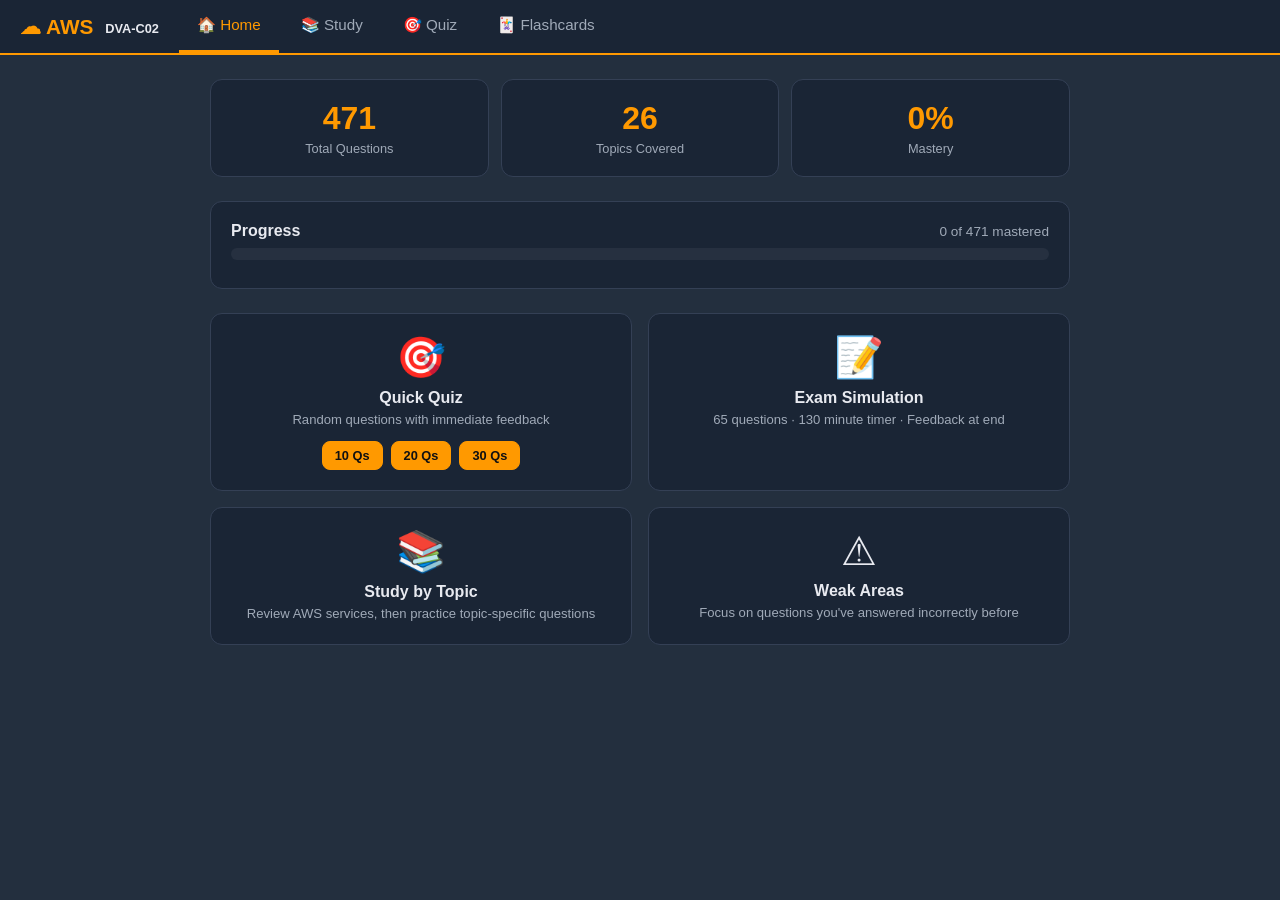
==== index.html @ c137a6a9 "Full study platform: study mode, exam sim, flashcards, topic filter, progress tracking" ====
<!DOCTYPE html>
<html lang="en">
<head>
<meta charset="UTF-8">
<meta name="viewport" content="width=device-width, initial-scale=1.0">
<title>AWS DVA-C02 Study Platform</title>
<style>
*,*::before,*::after{box-sizing:border-box;margin:0;padding:0}
:root{
  --bg:#232F3E;--card:#1a2535;--card2:#263040;--accent:#FF9900;--accent2:#e88a00;
  --text:#e8eaf0;--text2:#a0aab8;--correct:#1db954;--wrong:#e74c3c;--border:#344055;
  --btn:#2d3f55;--btn-hover:#384d65;
}
body{background:var(--bg);color:var(--text);font-family:-apple-system,BlinkMacSystemFont,'Segoe UI',Roboto,sans-serif;min-height:100vh;display:flex;flex-direction:column}
nav{background:#1a2535;border-bottom:2px solid var(--accent);display:flex;align-items:center;padding:0 20px;position:sticky;top:0;z-index:100;flex-wrap:wrap}
.nav-logo{font-size:1.3rem;font-weight:800;color:var(--accent);padding:14px 0;margin-right:20px;white-space:nowrap}
.nav-logo span{color:var(--text);font-size:0.8rem;vertical-align:middle;margin-left:6px}
.nav-tabs{display:flex;gap:4px;flex:1}
.nav-tab{background:none;border:none;color:var(--text2);padding:16px 18px;cursor:pointer;font-size:0.95rem;font-weight:500;border-bottom:3px solid transparent;transition:all 0.2s;white-space:nowrap}
.nav-tab:hover{color:var(--text);background:rgba(255,255,255,0.05)}
.nav-tab.active{color:var(--accent);border-bottom-color:var(--accent)}
main{flex:1;padding:24px 20px;max-width:900px;margin:0 auto;width:100%}
.tab-panel{display:none}
.tab-panel.active{display:block}
.card{background:var(--card);border:1px solid var(--border);border-radius:12px;padding:20px}
.card+.card{margin-top:16px}
.stats-grid{display:grid;grid-template-columns:repeat(3,1fr);gap:12px;margin-bottom:24px}
@media(max-width:480px){.stats-grid{grid-template-columns:1fr 1fr}}
.stat-card{background:var(--card);border:1px solid var(--border);border-radius:12px;padding:20px;text-align:center}
.stat-val{font-size:2rem;font-weight:800;color:var(--accent)}
.stat-lbl{font-size:0.8rem;color:var(--text2);margin-top:4px}
.progress-bar{background:var(--card2);border-radius:999px;height:12px;overflow:hidden;margin:8px 0}
.progress-fill{background:var(--accent);height:100%;border-radius:999px;transition:width 0.5s}
.home-actions{display:grid;grid-template-columns:1fr 1fr;gap:16px;margin-top:24px}
@media(max-width:480px){.home-actions{grid-template-columns:1fr}}
.action-card{background:var(--card);border:1px solid var(--border);border-radius:12px;padding:20px;text-align:center;cursor:pointer;transition:all 0.2s}
.action-card:hover{border-color:var(--accent);background:var(--card2)}
.action-emoji{font-size:2.5rem;margin-bottom:8px}
.action-title{font-weight:700;font-size:1rem;margin-bottom:4px}
.action-desc{font-size:0.82rem;color:var(--text2);line-height:1.4}
.service-grid{display:grid;grid-template-columns:repeat(auto-fill,minmax(280px,1fr));gap:16px}
.service-card{background:var(--card);border:1px solid var(--border);border-radius:12px;padding:20px}
.service-header{display:flex;align-items:center;gap:10px;margin-bottom:12px}
.service-emoji{font-size:1.8rem}
.service-name{font-size:1.1rem;font-weight:700;color:var(--accent)}
.service-desc{font-size:0.85rem;color:var(--text2);line-height:1.6;margin-bottom:12px}
.service-bullets{list-style:none;margin-bottom:14px}
.service-bullets li{font-size:0.82rem;color:var(--text);padding:3px 0 3px 16px;position:relative;line-height:1.4}
.service-bullets li::before{content:'\25B8';position:absolute;left:0;color:var(--accent)}
.quiz-setup{max-width:600px;margin:0 auto}
.quiz-setup h2{font-size:1.4rem;font-weight:700;margin-bottom:20px;color:var(--accent)}
.option-group{margin-bottom:18px}
.option-group label{display:block;font-size:0.85rem;font-weight:600;color:var(--text2);margin-bottom:8px;text-transform:uppercase;letter-spacing:0.5px}
.option-pills{display:flex;flex-wrap:wrap;gap:8px}
.pill{background:var(--card2);border:2px solid var(--border);color:var(--text);padding:7px 14px;border-radius:999px;cursor:pointer;font-size:0.85rem;font-weight:500;transition:all 0.2s;user-select:none}
.pill:hover{border-color:var(--accent);color:var(--accent)}
.pill.selected{background:var(--accent);border-color:var(--accent);color:#111;font-weight:700}
.quiz-active{max-width:700px;margin:0 auto}
.quiz-header{display:flex;justify-content:space-between;align-items:center;margin-bottom:16px;flex-wrap:wrap;gap:8px}
.quiz-progress-text{font-size:0.85rem;color:var(--text2)}
.quiz-score{font-size:0.9rem;font-weight:600;color:var(--accent)}
.timer{font-size:1rem;font-weight:700;color:var(--wrong);background:rgba(231,76,60,0.15);padding:6px 12px;border-radius:8px}
.timer.ok{color:var(--accent);background:rgba(255,153,0,0.1)}
.question-card{background:var(--card);border:1px solid var(--border);border-radius:12px;padding:24px;margin-bottom:16px}
.question-num{font-size:0.8rem;color:var(--text2);margin-bottom:10px;font-weight:600}
.question-text{font-size:1rem;line-height:1.7;font-weight:500;margin-bottom:20px}
.answers{display:flex;flex-direction:column;gap:10px}
.answer-btn{background:var(--card2);border:2px solid var(--border);color:var(--text);padding:12px 16px;border-radius:10px;cursor:pointer;font-size:0.9rem;text-align:left;transition:all 0.2s;line-height:1.5}
.answer-btn:hover:not(:disabled){border-color:var(--accent);background:#2d3f55}
.answer-btn.correct{border-color:var(--correct)!important;background:rgba(29,185,84,0.15)!important;color:var(--correct)!important}
.answer-btn.wrong{border-color:var(--wrong)!important;background:rgba(231,76,60,0.15)!important;color:var(--wrong)!important}
.answer-btn.sel-multi{border-color:var(--accent);background:rgba(255,153,0,0.1)}
.answer-btn:disabled{cursor:default}
.feedback{padding:12px 16px;border-radius:8px;margin-top:12px;font-size:0.9rem;font-weight:500}
.feedback.correct{background:rgba(29,185,84,0.15);border:1px solid var(--correct);color:var(--correct)}
.feedback.wrong{background:rgba(231,76,60,0.15);border:1px solid var(--wrong);color:var(--wrong)}
.info-btn{background:none;border:1px solid var(--border);color:var(--text2);width:28px;height:28px;border-radius:50%;cursor:pointer;font-size:0.85rem;display:inline-flex;align-items:center;justify-content:center;transition:all 0.2s;vertical-align:middle;margin-left:8px;flex-shrink:0}
.info-btn:hover{border-color:var(--accent);color:var(--accent)}
.next-btn-wrap{text-align:right;margin-top:12px}
.result-card{background:var(--card);border:1px solid var(--border);border-radius:16px;padding:32px;text-align:center;max-width:500px;margin:0 auto}
.result-score{font-size:4rem;font-weight:900;color:var(--accent);line-height:1}
.result-label{font-size:1.2rem;font-weight:700;margin:8px 0 4px}
.result-pass{color:var(--correct)}
.result-fail{color:var(--wrong)}
.result-sub{color:var(--text2);font-size:0.9rem;margin-bottom:24px}
.flash-controls{display:flex;align-items:center;gap:12px;margin-bottom:20px;flex-wrap:wrap}
.flash-wrap{perspective:1000px;max-width:600px;margin:0 auto 20px}
.flash-card{width:100%;min-height:260px;border-radius:16px;cursor:pointer;position:relative;transform-style:preserve-3d;transition:transform 0.5s}
.flash-card.flipped{transform:rotateY(180deg)}
.flash-face{position:absolute;width:100%;min-height:260px;backface-visibility:hidden;-webkit-backface-visibility:hidden;border-radius:16px;padding:28px;display:flex;flex-direction:column;justify-content:center;align-items:center;text-align:center;border:2px solid var(--border)}
.flash-front{background:var(--card);border-color:var(--accent)}
.flash-back{background:var(--card2);transform:rotateY(180deg);border-color:var(--correct)}
.flash-hint{font-size:0.75rem;color:var(--text2);margin-top:auto;padding-top:12px}
.flash-q{font-size:0.95rem;line-height:1.7;font-weight:500}
.flash-a{font-size:0.95rem;line-height:1.6;color:var(--correct);font-weight:600}
.flash-nav{display:flex;justify-content:center;align-items:center;gap:16px;margin-top:12px}
.flash-counter{font-size:0.9rem;color:var(--text2);min-width:80px;text-align:center}
.modal-overlay{position:fixed;inset:0;background:rgba(0,0,0,0.7);display:flex;align-items:center;justify-content:center;z-index:200;padding:20px}
.modal-overlay.hidden{display:none}
.modal-box{background:var(--card);border:1px solid var(--border);border-radius:16px;padding:28px;max-width:500px;width:100%;max-height:80vh;overflow-y:auto}
.modal-title{font-size:1.2rem;font-weight:700;color:var(--accent);margin-bottom:12px}
.modal-desc{font-size:0.88rem;line-height:1.7;color:var(--text2);margin-bottom:16px;white-space:pre-line}
.modal-link{color:var(--accent);text-decoration:none;font-size:0.85rem}
.modal-link:hover{text-decoration:underline}
.modal-close{float:right;background:none;border:none;color:var(--text2);font-size:1.3rem;cursor:pointer;margin-top:-4px;padding:4px 8px}
.topic-select{background:var(--card2);border:1px solid var(--border);color:var(--text);padding:8px 12px;border-radius:8px;font-size:0.85rem;cursor:pointer}
h2.section-title{font-size:1.3rem;font-weight:700;margin-bottom:16px;color:var(--text)}
h2.section-title .hl{color:var(--accent)}
.mt-16{margin-top:16px}
.mt-24{margin-top:24px}
.text-muted{color:var(--text2);font-size:0.85rem}
.badge-pill{background:rgba(255,153,0,0.15);color:var(--accent);padding:2px 8px;border-radius:999px;font-size:0.75rem;font-weight:600;display:inline-block}
.btn{background:var(--btn);border:1px solid var(--border);color:var(--text);padding:10px 18px;border-radius:8px;cursor:pointer;font-size:0.9rem;font-weight:500;transition:all 0.2s;display:inline-block}
.btn:hover{background:var(--btn-hover);border-color:var(--accent)}
.btn-primary{background:var(--accent);border-color:var(--accent);color:#111;font-weight:700}
.btn-primary:hover{background:var(--accent2);border-color:var(--accent2)}
.btn-sm{padding:6px 12px;font-size:0.8rem}
</style>
</head>
<body>

<nav>
  <div class="nav-logo">&#x2601; AWS <span>DVA-C02</span></div>
  <div class="nav-tabs">
    <button class="nav-tab active" data-tab="home">&#x1F3E0; Home</button>
    <button class="nav-tab" data-tab="study">&#x1F4DA; Study</button>
    <button class="nav-tab" data-tab="quiz">&#x1F3AF; Quiz</button>
    <button class="nav-tab" data-tab="flash">&#x1F0CF; Flashcards</button>
  </div>
</nav>

<main>
  <!-- HOME -->
  <div id="tab-home" class="tab-panel active">
    <div class="stats-grid">
      <div class="stat-card"><div class="stat-val" id="stat-total">471</div><div class="stat-lbl">Total Questions</div></div>
      <div class="stat-card"><div class="stat-val" id="stat-topics">26</div><div class="stat-lbl">Topics Covered</div></div>
      <div class="stat-card"><div class="stat-val" id="stat-mastery">0%</div><div class="stat-lbl">Mastery</div></div>
    </div>
    <div class="card">
      <div style="display:flex;justify-content:space-between;align-items:center;margin-bottom:8px">
        <span style="font-weight:600">Progress</span>
        <span id="stat-mastered-text" class="text-muted">0 of 471 mastered</span>
      </div>
      <div class="progress-bar"><div class="progress-fill" id="home-progress-fill" style="width:0%"></div></div>
    </div>
    <div class="home-actions">
      <div class="action-card">
        <div class="action-emoji">&#x1F3AF;</div>
        <div class="action-title">Quick Quiz</div>
        <div class="action-desc">Random questions with immediate feedback</div>
        <div style="margin-top:12px;display:flex;gap:8px;justify-content:center;flex-wrap:wrap">
          <button class="btn btn-primary btn-sm" onclick="startQuickQuiz(10)">10 Qs</button>
          <button class="btn btn-primary btn-sm" onclick="startQuickQuiz(20)">20 Qs</button>
          <button class="btn btn-primary btn-sm" onclick="startQuickQuiz(30)">30 Qs</button>
        </div>
      </div>
      <div class="action-card" onclick="startExamSim()">
        <div class="action-emoji">&#x1F4DD;</div>
        <div class="action-title">Exam Simulation</div>
        <div class="action-desc">65 questions &middot; 130 minute timer &middot; Feedback at end</div>
      </div>
      <div class="action-card" onclick="goTab('study')">
        <div class="action-emoji">&#x1F4DA;</div>
        <div class="action-title">Study by Topic</div>
        <div class="action-desc">Review AWS services, then practice topic-specific questions</div>
      </div>
      <div class="action-card" onclick="startWeakAreas()">
        <div class="action-emoji">&#x26A0;</div>
        <div class="action-title">Weak Areas</div>
        <div class="action-desc">Focus on questions you've answered incorrectly before</div>
      </div>
    </div>
  </div>

  <!-- STUDY -->
  <div id="tab-study" class="tab-panel">
    <h2 class="section-title">AWS Services <span class="hl">Study Guide</span></h2>
    <div class="service-grid" id="service-grid"></div>
  </div>

  <!-- QUIZ -->
  <div id="tab-quiz" class="tab-panel">
    <div id="quiz-setup-screen" class="quiz-setup">
      <h2>Configure Your Quiz</h2>
      <div class="option-group">
        <label>Mode</label>
        <div class="option-pills">
          <div class="pill selected" data-group="mode" data-val="study">&#x1F4D6; Study (immediate feedback)</div>
          <div class="pill" data-group="mode" data-val="exam">&#x1F4DD; Exam (feedback at end)</div>
        </div>
      </div>
      <div class="option-group">
        <label>Question Count</label>
        <div class="option-pills">
          <div class="pill selected" data-group="count" data-val="10">10</div>
          <div class="pill" data-group="count" data-val="20">20</div>
          <div class="pill" data-group="count" data-val="30">30</div>
          <div class="pill" data-group="count" data-val="65">65</div>
          <div class="pill" data-group="count" data-val="all">All</div>
        </div>
      </div>
      <div class="option-group">
        <label>Topic</label>
        <div class="option-pills" id="topic-pills">
          <div class="pill selected" data-group="topic" data-val="all">All Topics</div>
        </div>
      </div>
      <div class="option-group">
        <label>Filter</label>
        <div class="option-pills">
          <div class="pill selected" data-group="filter" data-val="all">All Questions</div>
          <div class="pill" data-group="filter" data-val="weak">&#x26A0; Weak Areas Only</div>
        </div>
      </div>
      <button class="btn btn-primary mt-24" style="width:100%;padding:14px;font-size:1rem" onclick="startConfiguredQuiz()">Start Quiz &#x2192;</button>
    </div>
    <div id="quiz-active-screen" style="display:none"></div>
    <div id="quiz-result-screen" style="display:none"></div>
  </div>

  <!-- FLASHCARDS -->
  <div id="tab-flash" class="tab-panel">
    <div class="flash-controls">
      <h2 class="section-title" style="margin-bottom:0">Flashcards</h2>
      <select class="topic-select" id="flash-topic-filter" onchange="initFlashcards()">
        <option value="all">All Topics</option>
      </select>
      <span id="flash-count-badge" class="badge-pill">471 cards</span>
    </div>
    <div class="flash-wrap">
      <div class="flash-card" id="flash-card" onclick="flipCard()">
        <div class="flash-face flash-front">
          <div class="flash-q" id="flash-front-text">Loading...</div>
          <div class="flash-hint">Click to reveal answer</div>
        </div>
        <div class="flash-face flash-back">
          <div class="flash-a" id="flash-back-text"></div>
          <div class="flash-hint">Click to flip back</div>
        </div>
      </div>
    </div>
    <div class="flash-nav">
      <button class="btn" onclick="flashPrev()">&#x2190; Previous</button>
      <span class="flash-counter" id="flash-counter">1 / 471</span>
      <button class="btn" onclick="flashNext()">Next &#x2192;</button>
    </div>
  </div>
</main>

<!-- Info Modal -->
<div class="modal-overlay hidden" id="info-modal">
  <div class="modal-box">
    <button class="modal-close" onclick="closeModal()">&#x2715;</button>
    <div class="modal-title" id="modal-title"></div>
    <div class="modal-desc" id="modal-desc"></div>
    <a class="modal-link" id="modal-link" href="#" target="_blank">&#x1F4D6; AWS Documentation &#x2192;</a>
  </div>
</div>

<script>
const QUESTIONS = [{"q":"Which of the following are good use cases for how Amazon ElastiCache can help an application? (Select TWO)","options":["Improve the performance of S3 PUT operations.","Improve the latency of deployments performed by AWS CodeDeploy.","Improve latency and throughput for read-heavy application workloads.","Reduce the time required to merge AWS CodeCommit branches.","Improve performance of compute-intensive applications."],"answer":[2,4]},{"q":"Which of the following services are key/value stores? (Choose 3 answers)","options":["Amazon ElastiCache.","Simple Notification Service.","DynamoDB.","Simple Workflow Service.","Simple Storage Service."],"answer":[0,2,4]},{"q":"A developer wants to send multi-value headers to an AWS Lambda function that is registered as a target with an Application Load Balancer (ALB). What should the developer do to achieve this?","options":["Place the Lambda function and target group in the same account.","Send the request body to the Lambda function with a size less than 1 MB 0.","Include the Base64 encoding status status code, status description, and headers in the Lambda function.","Enable the multi-value headers on the ALB."],"answer":3},{"q":"A company's ecommerce website is experiencing massive traffic spikes, which are causing performance problems in the company database. Users are reporting that accessing the website takes a long time. A developer wants to implement a caching layer using Amazon ElastiCache. The website is required to be responsive no matter which product a user views, and the updates to product information and prices must be strongly consistent. Which cache writing policy will satisfy these requirements?","options":["Write to the cache directly and sync the backend at a later time.","Write to the backend first and wait for the cache to expire.","Write to the cache and the backend at the same time.","Write to the backend first and invalidate the cache."],"answer":3},{"q":"A Developer wants to upload data to Amazon S3 and must encrypt the data in transit. Which of the following solutions will accomplish this task? (Choose TWO)","options":["Set up hardware VPN tunnels to a VPC and access S3 through a VPC endpoint.","Set up Client-Side Encryption with an AWS KMS-Managed Customer Master Key.","Set up Server-Side Encryption with AWS KMS-Managed Keys.","Transfer the data over an SSL connection.","Set up Server-Side Encryption with S3-Managed Keys."],"answer":[1,3]},{"q":"A Developer wants to encrypt new objects that are being uploaded to an Amazon S3 bucket by an application. There must be an audit trail of who has used the key during this process. There should be no change to the performance of the application. Which type of encryption meets these requirements?","options":["Server-side encryption using S3-managed keys.","Server-side encryption with AWS KMS-managed keys.","Client-side encryption with a client-side symmetric master key.","Client-side encryption with AWS KMS-managed keys."],"answer":1},{"q":"An application is being developed to audit several AWS accounts. The application will run in Account A and must access AWS services in Accounts B and C. What is the MOST secure way to allow the application to call AWS services in each audited account?","options":["Configure cross-account roles in each audited account. Write code in Account A that assumes those roles.","Use S3 cross-region replication to communicate among accounts, with Amazon S3 event notifications to trigger Lambda functions.","Deploy an application in each audited account with its own role. Have Account A authenticate with the application.","Create an IAM user with an access key in each audited account. Write code in Account A that uses those access keys."],"answer":0},{"q":"A company uses a third-party tool to build, bundle, and package rts applications on-premises and store them locally. The company uses Amazon EC2 instances to run its front-end applications. How can an application be deployed from the source control system onto the EC2 instances?","options":["Use AWS CodeDeploy and point it to the local storage to directly deploy a bundle m a zip. tar. or tar.gz format.","Upload the bundle to an Amazon S3 bucket and specify the S3 location when doing a deployment using AWS CodeDeploy.","Create a repository using AWS CodeCommit to automatically trigger a deployment to the EC2 instances.","Use AWS CodeBuild to automatically deploy the latest build to the latest EC2 instances."],"answer":1},{"q":"A company is building a compute-intensive application that will run on a fleet of Amazon EC2 instances. The application uses attached Amazon EBS disks for storing data. The application will process sensitive information and all the data must be encrypted. What should a developer do to ensure the data is encrypted on disk without impacting performance?","options":["Configure the Amazon EC2 instance fleet to use encrypted EBS volumes for storing data.","Add logic to write all data to an encrypted Amazon S3 bucket.","Add a custom encryption algorithm to the application that will encrypt and decrypt all data.","Create a new Amazon Machine Image (AMI) with an encrypted root volume and store the data to ephemeral disks."],"answer":0},{"q":"A global company has an application running on Amazon EC2 instances that serves image files from Amazon S3. User requests from the browser are causing high traffic, which results in degraded performance. Which optimization solution should a Developer implement to increase application performance?","options":["Create multiple prefix in the S3 bucket to increase the request rate.","Create an Amazon ElastiCache cluster to cache and serve frequently accessed items.","Use Amazon CloudFront to serve the content of images stored in Amazon S3.","Submit a ticket to AWS support to request a rate limit increase for the S3 bucket."],"answer":2},{"q":"An AWS Lambda function generates a 3MB JSON file and then uploads it to an Amazon S3 bucket daily. The file contains sensitive information, so the Developer must ensure that it is encrypted before uploading to the bucket. Which of the following modifications should the Developer make to ensure that the data is encrypted before uploading it to the bucket?","options":["Use the default AWS KMS customer master key for S3 in the Lambda function code.","Use the S3 managed key and call the `GenerateDataKey` API to encrypt the file.","Use the `GenerateDataKey` API, then use that data key to encrypt the file in the Lambda function code.","Use a custom KMS customer master key created for S3 in the Lambda function code."],"answer":2},{"q":"Company D is running their corporate website on Amazon S3 accessed from `http://www.companyd.com`. Their marketing team has published new web fonts to a separate S3 bucket accessed by the S3 endpoint `https://s3-us-west-1.amazonaws.com/cdfonts`. While testing the new web fonts, Company D recognized the web fonts are being blocked by the browser. What should Company D do to prevent the web fonts from being blocked by the browser?","options":["Enable versioning on the cdfonts bucket for each web font.","Create a policy on the cdfonts bucket to enable access to everyone.","Add the `Content-MD5` header to the request for webfonts in the cdfonts bucket from the website.","Configure the cdfonts bucket to allow cross-origin requests by creating a CORS configuration."],"answer":3},{"q":"A developer must extend an existing application that is based on the AWS Serverless Application Model (AWS SAM). The developer has used the AWS SAM CLI to create the project. The project contains different AWS Lambda functions. Which combination of commands must the developer use to redeploy the AWS SAM application? (Select TWO)","options":["`sam init`.","`sam validate`.","`sam build`.","`sam deploy`.","`sam publish`."],"answer":[2,3]},{"q":"An application deployed on AWS Elastic Beanstalk experiences increased error rates during deployments of new application versions, resulting in service degradation for users. The Development team believes that this is because of the reduction in capacity during the deployment steps. The team would like to change the deployment policy configuration of the environment to an option that maintains full capacity during deployment while using the existing instances. Which deployment policy will meet these requirements while using the existing instances?","options":["All at once.","Rolling.","Rolling with additional batch.","Immutable."],"answer":2},{"q":"A Developer is creating an application that needs to locate the public IPv4 address of the Amazon EC2 instance on which it runs. How can the application locate this information?","options":["Get the instance metadata by retrieving `http://169.254.169.254/latest/metadata/`.","Get the instance user data by retrieving `http://169.254.169.254/latest/userdata/`.","Get the application to run `IFCONFIG` to get the public IP address.","Get the application to run `IPCONFIG` to get the public IP address."],"answer":0},{"q":"The development team is working on an API that will be served from Amazon API gateway. The API will be served from three environments: development, test, and production. The API Gateway is configured to use 237 GB of cache in all three stages. Which is the MOST cost-efficient deployment strategy?","options":["Create a single API Gateway with all three stages.","Create three API Gateways, one for each stage in a single AWS account.","Create an API Gateway in three separate AWS accounts.","Enable the cache for development and test environments only when needed."],"answer":3},{"q":"A company is migrating its on-premises database to Amazon RDS for MySQL. The company has read-heavy workloads, and wants to make sure it re-factors its code to achieve optimum read performance for its queries. How can this objective be met?","options":["Add database retries to effectively use RDS with vertical scaling.","Use RDS with multi-AZ deployment.","Add a connection string to use an RDS read replica for read queries.","Add a connection string to use a read replica on an EC2 instance."],"answer":2},{"q":"A developer needs to modify an application architecture to meet new functional requirements. Application data is stored in Amazon DynamoDB and processed for analysis in a nightly batch. The system analysts do not want to wait unit the next day to view the processed data and have asked to have it available in near-real time. Which application architect pattern would enables the data to be processed as it is received?","options":["Event driven.","Client served driven.","Fan-out driven.","Schedule driven."],"answer":0},{"q":"A developer has built an application that inserts data into an Amazon DynamoDB table. The table is configured to use provisioned capacity. The application is deployed on a burstable nano Amazon EC2 Instance. The application logs show that the application has been failing because of a `ProvisionedThroughputExceedException` error. Which actions should the developer take to resolve this issue? (Choose two.)","options":["Move the application to a larger EC instance.","Increase the number or read capacity units (RCUs) that are provisioned for the DynamoDB table.","Reduce the frequency of requests to DynamoDB by implement ng exponential backoff.","Increase the frequency of requests to DynamoDB by decreasing the retry delay.","Change the capacity mode of the DynamoDB table from provisioned to on-demand."],"answer":[2,4]},{"q":"A software company needs to make sure user-uploaded documents are securely stored in Amazon S3. The documents must be encrypted at rest in Amazon S3. The company does not want to manage the security infrastructure in-house, but the company still needs extra protection to ensure it has control over its encryption keys due to industry regulations. Which encryption strategy should a developer use to meet these requirements?","options":["Server-side encryption with Amazon S3 managed keys (SSE-S3).","Server-side encryption with customer-provided encryption keys (SSE-C).","Server-side encryption with AWS KMS managed keys (SSE-KMS).","Client-side encryption."],"answer":2},{"q":"An application uses Amazon Kinesis Data Streams to ingest and process large streams of data records in real time. Amazon EC2 instances consume and process the data from the shards of the Kinesis data stream by using Amazon Kinesis Client Library (KCL). The application handles the failure scenarios and does not require standby workers. The application reports that a specific shard is receiving more data than expected. To adapt to the changes in the rate of data flow, the `hot` shard is resharded. Assuming that the initial number of shards in the Kinesis data stream is 4, and after resharding the number of shards increased to 6, what is the maximum number of EC2 instances that can be deployed to process data from all the shards?","options":["12.","6.","4.","1."],"answer":1},{"q":"A gaming company is developing a mobile game application for iOS® and Android® platforms. This mobile game securely stores user data locally on the device. The company wants to allow users to use multiple device for the game, which requires user data synchronization across device.Which service should be used to synchronize user data across devices without the need to create a backend application?","options":["AWS Lambda.","Amazon S3.","Amazon DynamoDB.","Amazon Cognito."],"answer":3},{"q":"A Developer is making changes to a custom application that is currently using AWS Elastic Beanstalk. After the Developer completes the changes, what solutions will update the Elastic Beanstalk environment with the new application version? (Choose TWO)","options":["Package the application code into a `.zip` file, and upload, then deploy the packaged application from the AWS Management Console.","Package the application code into a `.tar` file, create a new application version from the AWS Management Console, then update the environment by using AWS CLI.","Package the application code into a `.tar` file, and upload and deploy the packaged application from the AWS Management Console.","Package the application code into a `.zip` file, create a new application version from the packaged application by using AWS CLI, then update the environment by using AWS CLI.","Package the application code into a `.zip` file, create a new application version from the AWS Management Console, then rebuild the environment by using AWS CLI."],"answer":[0,3]},{"q":"A company is running an application built on AWS Lambda functions. One Lambda function has performance issues when it has to download a 50MB file from the Internet in every execution. This function is called multiple times a second. What solution would give the BEST performance increase?","options":["Cache the file in the `/tmp` directory.","Increase the Lambda maximum execution time.","Put an Elastic Load Balancer in front of the Lambda function.","Cache the file in Amazon S3."],"answer":0},{"q":"Queries to an Amazon DynamoDB table are consuming a large amount of read capacity. The table has a significant number of large attributes. The application does not need all of the attribute data. How can DynamoDB costs be minimized while maximizing application performance?","options":["Batch all the writes, and perform the write operations when no or few reads are being performed.","Create a global secondary index with a minimum set of projected attributes.","Implement exponential backoffs in the application.","Load balance the reads to the table using an Application Load Balancer."],"answer":1},{"q":"A Developer is writing a REST service that will add items to a shopping list. The service is built on Amazon API Gateway with AWS Lambda integrations. The shopping list items are send as query string parameters in the method request. How should the Developer convert the query string parameters to arguments for the Lambda function?","options":["Enable request validation.","Include the Amazon Resource Name (ARN) of the Lambda function.","Change the integration type.","Create a mapping template."],"answer":3},{"q":"A development team is creating a new application designed to run on AWS. While the test and production environments will run on Amazon EC2 instances, developers will each run their own environment on their laptops. Which of the following is the simplest and MOST secure way to access AWS services from the local development machines?","options":["Use an IAM role to assume a role and execute API calls using the role.","Create an IAM user to be shared with the entire development team, provide the development team with the access key.","Create an IAM user for each developer on the team: provide each developer with a unique access key.","Set up a federation through an Amazon Cognito user pool."],"answer":2},{"q":"How is provisioned throughput affected by the chosen consistency model when reading data from a DynamoDB table?","options":["Strongly consistent reads use the same amount of throughput as eventually consistent reads.","Strongly consistent reads use more throughput than eventually consistent reads.","Strongly consistent reads use less throughput than eventually consistent reads.","Strongly consistent reads use variable throughput depending on read activity."],"answer":1},{"q":"A developer needs to deploy a new version to an AWS Elastic Beanstalk application. How can the developer accomplish this task?","options":["Upload and deploy the new application version in the Elastic Beanstalk console.","Use the eb init CLI command to deploy a new version.","Terminate the current Elastic Beanstalk environment and create a new one.","Modify the ebextensions folder to add a source option to services."],"answer":0},{"q":"A gaming application stores scores for players in an Amazon DynamoDB table that has four attributes: `user_id`, `user_name`, `user_score`, and `user_rank`. The users are allowed to update their names only if a user is authenticated by web identity federation. Which set of conditions should be added in the policy attached to the role for the `dynamodb:PutItem` API call?","options":["Option A.","Option B.","Option C.","Option D."],"answer":0},{"q":"A developer wants the ability to roll back to a previous version of an AWS Lambda function in the event of errors caused by a new deployment. How can the developer achieve this with MINIMAL impact on users?","options":["Change the application to use an alias that points to the current version. Deploy the new version of the code. Update the alias to use the newly deployed version. If too many errors are encountered, point the alias back to the previous version.","Change the application to use an alias that points to the current version. Deploy the new version of the code. Update the alias to direct 10% of users to the newly deployed version. If too many errors are encountered, send 100% of traffic to the previous version.","Do not make any changes to the application Deploy the new version of the code. If too many errors are encountered, point the application back to the previous version using the version number in the Amazon Resource Name (ARN).","Create three aliases: new, existing, and router. Point the existing alias to the current version. Have the router alias direct 100% of users to the existing alias. Update the application to use the router alias. Deploy the new version of the code. Point the new alias to this version. Update the router alias to direct 10% of users to the new alias. If too many errors are encountered, send 100% of traffic to the existing alias."],"answer":1},{"q":"An application contains two components: one component to handle HTTP requests, and another component to handle background processing tasks. Each component must scale independently. The developer wants to deploy this application using AWS Elastic Beanstalk. How should this application be deployed, based on these requirements?","options":["Deploy the application in a single Elastic Beanstalk environment.","Deploy each component in a separate Elastic Beanstalk environment.","Use multiple Elastic Beanstalk environments for the HTTP component but one environment for the background task component.","Use multiple Elastic Beanstalk environments for the background task component but one environment for the HTTP component."],"answer":1},{"q":"A company is using AWS CloudFormation templates to deploy AWS resources. The company needs to update one of its AWS CloudFormation stacks. What can the company do to find out how the changes will impact the resources that are running?","options":["Investigate the change sets.","Investigate the stack policies.","Investigate the `Metadata` section.","Investigate the `Resources` section."],"answer":0},{"q":"A developer is creating a serverless web application and maintains different branches of code. The developer wants to avoid updating the Amazon API Gateway target endpoint each time a new code push is performed. What solution would allow the developer to perform a code push efficiently, without the need to update the API Gateway?","options":["Associate different AWS Lambda functions to an API Gateway target endpoint.","Create different stages in API Gateway, then associate API Gateway with AWS Lambda.","Create aliases and versions in AWS Lambda.","Tag the AWS Lambda functions with different names."],"answer":2},{"q":"An application running on EC2 instances is storing data in an S3 bucket. Security policy mandates that all data must be encrypted in transit. How can the Developer ensure that all traffic to the S3 bucket is encrypted?","options":["Install certificates on the EC2 instances.","Create a bucket policy that allows traffic where `SecureTransport` is `true`.","Create an HTTPS redirect on the EC2 instances.","Create a bucket policy that denies traffic where `SecureTransport` is `false`."],"answer":3},{"q":"A supplier is writing a new RESTful API for customers to query the status of orders. The customers requested the following API endpoint `http://www.supplierdomain.com/status/customerID`. Which of the following application designs meet the requirements? (Select TWO)","options":["Amazon SQS; Amazon SNS.","Elastic Load Balancing; Amazon EC2.","Amazon ElastiCache; Amazon Elacticsearch Service.","Amazon API Gateway; AWS Lambda.","Amazon S3; Amazon CloudFront."],"answer":[1,3]},{"q":"A developer Is designing an AWS Lambda function that create temporary files that are less than 10 MB during execution. The temporary files will be accessed and modified multiple times during execution. The developer has no need to save or retrieve these files in the future. Where should the temporary file be stored?","options":["the `/tmp` directory.","Amazon EFS.","Amazon EBS.","Amazon S3."],"answer":0},{"q":"A website's page load times are gradually increasing as more users access the system at the same time. Analysis indicates that a user profile is being loaded from a database in all the web pages being visited by each user and this is increasing the database load and the page load latency. To address this issue the Developer decides to cache the user profile data. Which caching strategy will address this situation MOST efficiently?","options":["Create a new Amazon EC2 Instance and run a NoSQL database on it. Cache the profile data within this database using the write-through caching strategy.","Create an Amazon ElastiCache cluster to cache the user profile data. Use a cache-aside caching strategy.","Use a dedicated Amazon RDS instance for caching profile data. Use a write-through caching strategy.","Create an ElastiCache cluster to cache the user profile data. Use a write-through caching strategy."],"answer":1},{"q":"An advertising company has a dynamic website with heavy traffic. The company wants to migrate the website infrastructure to AWS to handle everything except website development. Which solution BEST meets these requirements?","options":["Use AWS VM Import to migrate a web server image to AWS Launch the image on a compute-optimized Amazon EC2 instance.","Launch multiple Amazon Lightsail instance behind a load balancer. Set up the website on those instances.","Deploy the website code in an AWS Elastic Beanstalk environment. Use Auto Scaling to scale the numbers of instance.","Use Amazon S3 to host the website. Use Amazon CloudFornt to deliver the content at scale."],"answer":2},{"q":"A developer is writing an AWS Lambda function. The developer wants to log key events that occur during the Lambda function and include a unique identifier to associate the events with a specific function invocation. Which of the following will help the developer accomplish this objective?","options":["Obtain the request identifier from the Lambda context object. Architect the application to write logs to the console.","Obtain the request identifier from the Lambda event object. Architect the application to write logs to a file.","Obtain the request identifier from the Lambda event object. Architect the application to write logs to the console.","Obtain the request identifier from the Lambda context object. Architect the application to write logs to a file."],"answer":0},{"q":"A company stores all personally identifiable information (PII) in an Amazon DynamoDB table named PII in Account A. An application running on Amazon EC2 instances in Account B requires access to the PII table. An administrators in Account A created an IAM role named AccessPII with privileges to access the PII table, and made account B a trusted entity. Which combination of actional steps should Developers take to access the table? (Select TWO)","options":["Allow the EC2 IAM role the permission to assume the AccessPII role.","Allow the EC2 IAM role the permission to access the PII table.","Include the AWS API in the application code logic to obtain temporary credentials from the EC2 IAM role to access the PII table.","Include the `AssumeRole` API operation in the application code logic to obtain temporary credentials to access the PII table.","Include the GetSessionToken API operation in the application code logic to obtain temporary credentials to access the PII table."],"answer":[0,3]},{"q":"An AWS Lambda function accesses two Amazon DynamoDB tables. A developer wants to improve the performance of the Lambda function by identifying bottlenecks in the function. How can the developer inspect the timing of the DynamoDB API calls?","options":["Add DynamoDB as an event source to the Lambda function. View the performance with Amazon CloudWatch metrics.","Place an Application Load Balancer (ALB) in front of the two DynamoDB tables. Inspect the ALB logs.","Limit Lambda to no more than five concurrent invocations Monitor from the Lambda console.","Enable AWS X-Ray tracing for the function. View the traces from the X-Ray service."],"answer":3},{"q":"An Amazon RDS database instance is used by many applications to look up historical data. The query rate is relatively constant. When the historical data is updated each day, the resulting write traffic slows the read query performance and affects all application users. What can be done to eliminate the performance impact on application users?","options":["Make sure Amazon RDS is Multi-AZ so it can better absorb increased traffic.","Create an RDS Read Replica and direct all read traffic to the replica.","Implement Amazon ElastiCache in front of Amazon RDS to buffer the write traffic.","Use Amazon DynamoDB instead of Amazon RDS to buffer the read traffic."],"answer":1},{"q":"A company is developing a serverless ecommerce web application. The application needs to make coordinated, all-or-nothing changes to multiple items in the company's inventory table in Amazon DynamoDB. Which solution will meet these requirements?","options":["Enable transactions for the DynamoDB table. Use the `BatchWriteItem` operation to update the items.","Use the `TransactWriteitems` operation to group the changes. Update the items in the table.","Set up a FIFO queue using Amazon SQS. Group the changes in the queue. Update the table based on the grouped changes.","Create a transaction table in an Amazon Aurora DB cluster to manage the transactions. Write a backend process to sync the Aurora DB table and the DynamoDB table."],"answer":1},{"q":"An application is running on an EC2 instance. The Developer wants to store an application metric in Amazon CloudWatch. What is the best practice for implementing this requirement?","options":["Use the PUT Object API call to send data to an S3 bucket. Use an event notification to invoke a Lambda function to publish data to CloudWatch.","Publish the metric data to an Amazon Kinesis Stream using a `PutRecord` API call. Subscribe a Lambda function that publishes data to CloudWatch.","Use the CloudWatch `PutMetricData` API call to submit a custom metric to CloudWatch. Provide the required credentials to enable the API call.","Use the CloudWatch `PutMetricData` API call to submit a custom metric to CloudWatch. Launch the EC2 instance with the required IAM role to enable the API call."],"answer":3},{"q":"A Developer needs to design an application running on AWS that will be used to consume Amazon SQS messages that range from 1 KB up to 1GB in size. How should the Amazon SQS messages be managed?","options":["Use Amazon S3 and the Amazon SQS CLI.","Use Amazon S3 and the Amazon SQS Extended Client Library for Java.","Use Amazon EBS and the Amazon SQS CLI.","Use Amazon EFS and the Amazon SQS CLI."],"answer":1},{"q":"A developer has written a multi-threaded application that is running on a fleet of Amazon EC2 instances. The operations team has requested a graphical method to monitor the number of running threads over time. What is the MOST efficient way to fulfill this request?","options":["Periodically send the thread count to AWS X-Ray segments, then generate a service graph on demand.","Create a custom Amazon CloudWatch metric and periodically perform a `PutMetricData` call with the current thread count.","Periodically log thread count data to Amazon S3. Use Amazon Kinesis to process the data into a graph.","Periodically write the current thread count to a table using Amazon DynarnoDB and use Amazon CloudFront to create a graph."],"answer":1},{"q":"The Lambda function below is being called through an API using Amazon API Gateway. The average execution time for the Lambda function is about 1 second. The pseudocode for the Lambda function is as shown in the exhibit. What two actions can be taken to improve the performance of this Lambda function without increasing the cost of the solution? (Select TWO)","options":["Package only the modules the Lambda function requires.","Use Amazon DynamoDB instead of Amazon RDS.","Move the initialization of the variable Amazon RDS connection outside of the handler function.","Implement custom database connection pooling with the Lambda function.","Implement local caching of Amazon RDS data so Lambda can re-use the cache."],"answer":[0,2]},{"q":"An application on AWS is using third-party APIs. The Developer needs to monitor API errors in the code, and wants to receive notifications if failures go above a set threshold value. How can the Developer achieve these requirements?","options":["Publish a custom metric on Amazon CloudWatch and use Amazon Simple Email Service (SES) for notification.","Use an Amazon CloudWatch API-error metric and use Amazon Simple Notification Service (SNS) for notification.","Use an Amazon CloudWatch API-error metric and use Amazon SES for notification.","Publish a custom metric on Amazon CloudWatch and use Amazon SNS for notification."],"answer":3},{"q":"The release process workflow of an application requires a manual approval before the code is deployed into the production environment. What is the BEST way to achieve this using AWS CodePipeline?","options":["Use multiple pipelines to allow approval.","Use an approval action in a stage.","Disable the stage transition to allow manual approval.","Disable a stage just prior the deployment stage."],"answer":1},{"q":"A Developer is asked to implement a caching layer in front of Amazon RDS. Cached content is expensive to regenerate in case of service failure. Which implementation below would work while maintaining maximum uptime?","options":["Implement Amazon ElastiCache Redis in Cluster Mode.","Install Redis on an Amazon EC2 instance.","Implement Amazon ElastiCache Memcached.","Migrate the database to Amazon Redshift."],"answer":0},{"q":"A company has written a Java AWS Lambda function to be triggered whenever a user uploads an image to an Amazon S3 bucket. The function converts the original image to several different formats and then copies the resulting images to another Amazon S3 bucket. The Developers find that no images are being copied to the second Amazon S3 bucket. They have tested the code on an Amazon EC2 instance with 1GB of RAM, and it takes an average of 500 seconds to complete. What is the MOST likely cause of the problem?","options":["The Lambda function has insufficient memory and needs to be increased to 1 GB to match the Amazon EC2 instance.","Files need to be copied to the same Amazon S3 bucket for processing, so the second bucket needs to be deleted.","Lambda functions have a maximum execution limit of 15 minutes, therefore the function is not completing.","There is a problem with the Java runtime for Lambda, and the function needs to be converted to node.js."],"answer":0},{"q":"A web application is using Amazon Kinesis Streams for clickstream data that may not be consumed for up to 12 hours. How can the Developer implement encryption at rest for data within the Kinesis Streams?","options":["Enable SSL connections to Kinesis.","Use Amazon Kinesis Consumer Library.","Encrypt the data once it is at rest with a Lambda function.","Enable server-side encryption in Kinesis Streams."],"answer":3},{"q":"A Developer is creating a mobile application with a limited budget. The solution requires a scalable service that will enable customers to sign up and authenticate into the mobile application while using the organization's current SAML 2.0 identity provider. Which AWS service should be used to meet these requirements?","options":["AWS Lambda.","Amazon Cognito.","AWS IAM.","Amazon EC2."],"answer":1},{"q":"A company wants to migrate its web application to AWS and leverage Auto Scaling to handle peak workloads. The Solutions Architect determined that the best metric for an Auto Scaling event is the number of concurrent users. Based on this information, what should the Developer use to autoscale based on concurrent users?","options":["An Amazon SNS topic to be triggered when a concurrent user threshold is met.","An Amazon Cloudwatch NetworkIn metric.","Amazon CloudFront to leverage AWS Edge Locations.","A Custom Amazon CloudWatch metric for concurrent users."],"answer":3},{"q":"A Developer has written a serverless application using multiple AWS services. The business logic is written as a Lambda function which has dependencies on third-party libraries. The Lambda function endpoints will be exposed using Amazon API Gateway. The Lambda function will write the information to Amazon DynamoDB. The Developer is ready to deploy the application but must have the ability to rollback. How can this deployment be automated, based on these requirements?","options":["Deploy using Amazon Lambda API operations to create the Lambda function by providing a deployment package.","Use an AWS CloudFormation template and use CloudFormation syntax to define the Lambda function resource in the template.","Use syntax conforming to the Serverless Application Model in the AWS CloudFormation template to define the Lambda function resource.","Create a bash script which uses AWS CLI to package and deploy the application."],"answer":2},{"q":"A game stores user game data in an Amazon DynamoDB table. Individual users should not have access to other users' game data. How can this be accomplished?","options":["Encrypt the game data with individual user keys.","Restrict access to specific items based on certain primary key values.","Stage data in SQS queues to inject metadata before accessing DynamoDB.","Read records from DynamoDB and discard irrelevant data client-side."],"answer":1},{"q":"A Developer is creating a web application that requires authentication, but also needs to support guest access to provide users limited access without having to authenticate. What service can provide support for the application to allow guest access?","options":["IAM temporary credentials using AWS STS.","Amazon Directory Service.","Amazon Cognito with unauthenticated access enabled.","IAM with SAML integration"],"answer":2},{"q":"Given the source code for an AWS Lambda function in the local `store.py` containing a handler function called `get_store` and the following AWS CloudFormation template. What should be done to prepare the template so that it can be deployed using the AWS CLI command `aws cloudformation deploy`?","options":["Use AWS CloudFormation compile to base64 encode and embed the source file into a modified CloudFormation template.","Use AWS CloudFormation package to upload the source code to an Amazon S3 bucket and produce a modified CloudFormation template.","Use AWS Lambda zip to package the source file together with the CloudFormation template and deploy the resulting zip archive.","Use AWS Serverless `create-package` to embed the source file directly into the existing CloudFormation template."],"answer":1},{"q":"A Developer has created a large Lambda function, and deployment is failing with the following error: `ClientError: An error occurred (InvalidParameterValueException) when calling the CreateFunction operation: Unzipped size must be smaller than XXXXXXXXX bytes.`, where `XXXXXXXXX` is the current Lambda limit. What can the Developer do to fix this problem?","options":["Submit a limit increase request to AWS Support to increase the function to the size needed.","Use a compression algorithm that is more efficient than `ZIP`.","Break the function into multiple smaller Lambda functions.","ZIP the `ZIP` file twice to compress it further."],"answer":2},{"q":"A serverless application uses an API Gateway and AWS Lambda. Where should the Lambda function store its session information across function calls?","options":["In an Amazon DynamoDB table.","In an Amazon SQS queue.","In the local filesystem.","In an SQLite session table using `CDSQLITE_ENABLE_SESSION`."],"answer":0},{"q":"An application reads data from an Amazon DynamoDB table. Several times a day, for a period of 15 seconds, the application receives multiple `ProvisionedThroughputExceeded` errors. How should this exception be handled?","options":["Create a new global secondary index for the table to help with the additional requests.","Retry the failed read requests with exponential backoff.","Immediately retry the failed read requests.","Use the DynamoDB `UpdateItem` API to increase the provisioned throughput capacity of the table."],"answer":1},{"q":"A Developer is writing a Linux-based application to run on AWS Elastic Beanstalk. Application requirements state that the application must maintain full capacity during updates while minimizing cost. Which type of Elastic Beanstalk deployment policy should the Developer specify for the environment?","options":["Immutable.","Rolling.","All at Once.","Rolling with additional batch."],"answer":3},{"q":"When writing a Lambda function, what is the benefit of instantiating AWS clients outside the scope of the handler?","options":["Legibility and stylistic convention.","Taking advantage of connection re-use.","Better error handling.","Creating a new instance per invocation."],"answer":1},{"q":"A current architecture uses many Lambda functions invoking one another as large state machine. The coordination of this state machine is legacy custom code that breaks easily. Which AWS Service can help refactor and manage the state machine?","options":["AWS Data Pipeline.","AWS SNS with AWS SQS.","Amazon Elastic MapReduce.","AWS Step Functions."],"answer":3},{"q":"A company is developing a new online game that will run on top of Amazon ECS. Four distinct Amazon ECS services will be part of the architecture, each requiring specific permissions to various AWS services. The company wants to optimize the use of the underlying Amazon EC2 instances by bin packing the containers based on memory reservation. Which configuration would allow the Development team to meet these requirements MOST securely?","options":["Create a new Identity and Access Management (IAM) instance profile containing the required permissions for the various ECS services, then associate that instance role with the underlying EC2 instances.","Create four distinct IAM roles, each containing the required permissions for the associated ECS service, then configure each ECS service to reference the associated IAM role.","Create four distinct IAM roles, each containing the required permissions for the associated ECS service, then, create an IAM group and configure the ECS cluster to reference that group.","Create four distinct IAM roles, each containing the required permissions for the associated ECS service, then configure each ECS task definition to referenсe the associated IAM role."],"answer":3},{"q":"A Developer must re-implement the business logic for an order fulfilment system. The business logic has to make requests to multiple vendors to decide where to purchase an item. The whole process can take up to a week to complete. What is the MOST efficient and SIMPLEST way to implement a system that meets these requirements?","options":["Use AWS Step Functions to execute parallel Lambda functions, and join the results.","Create an AWS SQS for each vendor, poll the queue from a worker instance, and joint the results.","Use AWS Lambda to asynchronously call a Lambda function for each vendor, and join the results.","Use Amazon CloudWatch Events to orchestrate the Lambda functions."],"answer":0},{"q":"A mobile app stores blog posts in an Amazon DynamoDB table. Millions of posts are added every day, and each post represents a single item in the table. The mobile app requires only recent posts. Any post that is older than 48 hours can be removed. What is the MOST cost-effective way to delete posts that are older than 48 hours?","options":["For each item, add a new attribute of type `String` that has a timestamp that is set to the blog post creation time. Create a script to find old posts with a table scan and remove posts that are older than 48 hours by using the `BatchWriteItem` API operation. Schedule a cron job on an Amazon EC2 instance once an hour to start the script.","For each item, add a new attribute of type `String` that has a timestamp that is set to the blog post creation time. Create a script to find old posts with a table scan and remove posts that are older than 48 hours by using the `BatchWriteItem` API operation. Place the script in a container image. Schedule an Amazon Elastic Container Service (Amazon ECS) task on AWS Fargate that invokes the container every 5 minutes.","For each item, add a new attribute of type `Date` that has a timestamp that is set to 48 hours after the blog post creation time. Create a Global Secondary Index (GSI) that uses the new attribute as a sort key. Create an AWS Lambda function that references the GSI and removes expired items by using the `BatchWriteItem` API operation. Schedule the function with an Amazon CloudWatch event every minute.","For each item, add a new attribute of type `Number` that has a timestamp that is set to 48 hours after the blog post creation time. Configure the DynamoDB table with a TTL that references the new attribute."],"answer":3},{"q":"A Developer is receiving HTTP `400`: `ThrottlingException` errors intermittently when calling the Amazon CloudWatch API. When a call fails, no data is retrieved. What best practice should first be applied to address this issue?","options":["Contact AWS Support for a limit increase.","Use the AWS CLI to get the metrics.","Analyze the applications and remove the API call.","Retry the call with exponential backoff."],"answer":3},{"q":"An application is real-time processing millions of events that are received through an API. What service could be used to allow multiple consumers to process the data concurrently and MOST cost-effectively?","options":["Amazon SNS with fanout to an SQS queue for each application.","Amazon SNS with fanout to an SQS FIFO (first-in, first-out) queue for each application.","Amazon Kinesis Firehose.","Amazon Kinesis Streams."],"answer":3},{"q":"Where should the `appspec.yml` file be placed in order for AWS CodeDeploy to work?","options":["In the root of the application source code directory structure.","In the `bin` folder along with all the complied code.","In an S3 bucket.","In the same folder as the application configuration files."],"answer":0},{"q":"An application will ingest data at a very high throughput from many sources and must store the data in an Amazon S3 bucket. Which service would BEST accomplish this task?","options":["Amazon Kinesis Firehose.","Amazon S3 Acceleration Transfer.","Amazon SQS.","Amazon SNS."],"answer":0},{"q":"A Developer is creating a Lambda function and will be using external libraries that are not included in the standard Lambda libraries. What action would minimize the Lambda compute time consumed?","options":["Install the dependencies and external libraries at the beginning of the Lambda function.","Create a Lambda deployment package that includes the external libraries.","Copy the external libraries to Amazon S3, and reference the external libraries to the S3 location.","Install the external libraries in Lambda Layer to be available to all Lambda functions."],"answer":3},{"q":"During non-peak hours, a Developer wants to minimize the execution time of a full Amazon DynamoDB table scan without affecting normal workloads. The workloads average half of the strongly consistent read capacity units during non-peak hours. How would the Developer optimize this scan?","options":["Use parallel scans while limiting the rate.","Use sequential scans.","Increase read capacity units during the scan operation.","Change consistency to eventually consistent during the scan operation."],"answer":0},{"q":"A large e-commerce site is being designed to deliver static objects from Amazon S3. The Amazon S3 bucket will server more than 300 GET requests per second. What should be done to optimize performance? (Choose TWO)","options":["Integrate Amazon CloudFront with Amazon S3.","Enable Amazon S3 cross-region replication.","Delete expired Amazon S3 server log files.","Configure Amazon S3 lifecycle rules.","Randomize Amazon S3 key name prefixes."],"answer":[0,4]},{"q":"A legacy service has an XML-based SOAP interface. The Developer wants to expose the functionality of the service to external clients with the Amazon API Gateway. Which technique will accomplish this?","options":["Create a RESTful API with the API Gateway; transform the incoming JSON into a valid XML message for the SOAP interface using mapping templates.","Create a RESTful API with the API Gateway; pass the incoming JSON to the SOAP interface through an Application Load Balancer.","Create a RESTful API with the API Gateway; pass the incoming XML to the SOAP interface through an Application Load Balancer.","Create a RESTful API with the API Gateway; transform the incoming XML into a valid message for the SOAP interface using mapping templates."],"answer":0},{"q":"A Developer has an application that can upload tens of thousands of objects per second to Amazon S3 in parallel within a single AWS account. As part of new requirements, data stored in S3 must use server side encryption with AWS KMS (SSE-KMS). After creating this change, performance of the application is slower. Which of the following is MOST likely the cause of the application latency?","options":["Amazon S3 throttles the rate at which uploaded objects can be encrypted using Customer Master Keys.","The AWS KMS API calls limit is less than needed to achieve the desired performance.","The client encryption of the objects is using a poor algorithm.","KMS requires that an alias be used to create an independent display name that can be mapped to a CM."],"answer":1},{"q":"A customer wants to deploy its source code on an AWS Elastic Beanstalk environment. The customer needs to perform deployment with minimal outage and should only use existing instances to retain application access log. What deployment policy would satisfy these requirements?","options":["Rolling.","All at once.","Rolling with an additional batch.","Immutable."],"answer":0},{"q":"A Developer has setup an Amazon Kinesis Stream with 4 shards to ingest a maximum of 2500 records per second. A Lambda function has been configured to process these records. In which order will these records be processed?","options":["Lambda will receive each record in the reverse order it was placed into the stream following a LIFO (last-in, first-out) method.","Lambda will receive each record in the exact order it was placed into the stream following a FIFO (first­-in, first-out) method.","Lambda will receive each record in the exact order it was placed into the shard following a FIFO (first-in, first-out) method. There is no guarantee of order across shards.","The Developer can select FIFO, (first-in, first-out), LIFO (last-in, last-out), random, or request specific record using the getRecords API."],"answer":2},{"q":"An organization must store thousands of sensitive audio and video files in an Amazon S3 bucket. Organizational security policies require that all data written to this bucket be encrypted. How can compliance with this policy be ensured?","options":["Use AWS Lambda to send notifications to the security team if unencrypted objects are put in the bucket.","Configure an Amazon S3 bucket policy to prevent the upload of objects that do not contain the `x-amz­-server-side-encryption` header.","Create an Amazon CloudWatch event rule to verify that all objects stored in the Amazon S3 bucket are encrypted.","Configure an Amazon S3 bucket policy to prevent the upload of objects that contain the `x-amz-server­side-encryption` header."],"answer":1},{"q":"An application is designed to use Amazon SQS to manage messages from many independent senders. Each sender's messages must be processed in the order they are received. Which SQS feature should be implemented by the Developer?","options":["Configure each sender with a unique MessageGroupId.","Enable MessageDeduplicationIds on the SQS queue.","Configure each message with unique MessageGroupIds.","Enable ContentBasedDeduplication on the SQS queue."],"answer":0},{"q":"A Developer created a dashboard for an application using Amazon API Gateway, Amazon S3, AWS Lambda, and Amazon RDS. The Developer needs an authentication mechanism allowing a user to sign in and view the dashboard. It must be accessible from mobile applications, desktops, and tablets, and must remember user preferences across platforms. Which AWS service should the Developer use to support this authentication scenario?","options":["AWS KMS.","Amazon Cognito.","AWS Directory Service.","Amazon IAM."],"answer":1},{"q":"A Lambda function is packaged for deployment to multiple environments, including development, test, production, etc. Each environment has unique set of resources such as databases, etc. How can the Lambda function use the resources for the current environment?","options":["Apply tags to the Lambda functions.","Hardcore resources in the source code.","Use environment variables for the Lambda functions.","Use separate function for development and production."],"answer":2},{"q":"A Developer needs temporary access to resources in a second account. What is the MOST secure way to achieve this?","options":["Use the Amazon Cognito user pools to get short-lived credentials for the second account.","Create a dedicated IAM access key for the second account, and send it by mail.","Create a cross-account access role, and use `sts:AssumeRole` API to get short-lived credentials.","Establish trust, and add an SSH key for the second account to the IAM user."],"answer":2},{"q":"A Developer needs to use AWS X-Ray to monitor an application that is deployed on EC2 instances. What steps have to be executed to perform the monitoring?","options":["Deploy the X-Ray SDK with the application and use X-Ray annotation.","Install the X-Ray daemon and instrument the application code.","Install the X-Ray daemon and configure it to forward data to Amazon CloudWatch Events.","Deploy the X-Ray SDK with the application and instrument the application code."],"answer":1},{"q":"A Developer is creating an Auto Scaling group whose instances need to publish a custom metric to Amazon CloudWatch. Which method would be the MOST secure way to authenticate a CloudWatch PUT request?","options":["Create an IAM user with `PutMetricData` permission and put the user credentials in a private repository; have applications pull the credentials as needed.","Create an IAM user with `PutMetricData` permission, and modify the Auto Scaling launch configuration to inject the user credentials into the instance user data.","Modify the CloudWatch metric policies to allow the `PutMetricData` permission to instances from the Auto Scaling group.","Create an IAM role with `PutMetricData` permission and modify the Auto Scaling launching configuration to launch instances using that role."],"answer":3},{"q":"A Developer is working on an application that tracks hundreds of millions of product reviews in an Amazon DynamoDB table. The records include the data elements shown in the table. Which field, when used as the partition key, would result in the MOST consistent performance using DynamoDB?","options":["`starRating`.","`reviewID`.","`comment`.","`productID`."],"answer":1},{"q":"A development team consists of 10 team members. Similar to a home directory for each team member, the manager wants to grant access to user-specific folders in an Amazon S3 bucket. For the team member with the username `TeamMemberX`, the snippet of the IAM policy looks like this. Instead of creating distinct policies for each team member, what approach can be used to make this policy snippet generic for all team members?","options":["Use IAM policy condition.","Use IAM policy principal.","Use IAM policy variables.","Use IAM policy resource."],"answer":0},{"q":"A company needs to encrypt data at rest, but it wants to leverage an AWS managed service using its own master key. Which of the following AWS service can be used to meet these requirements?","options":["SSE with Amazon S3.","SSE with AWS KMS.","Client-side encryption.","AWS IAM roles and policies."],"answer":1},{"q":"A Developer has created a software package to be deployed on multiple EC2 instances using IAM roles. What actions could be performed to verify IAM access to get records from Amazon Kinesis Streams? (Select TWO)","options":["Use the AWS CLI to retrieve the IAM group.","Query Amazon EC2 metadata for in-line IAM policies.","Request a token from AWS STS, and perform a describe action.","Perform a get action using the `--dry-run` argument.","Validate the IAM role policy with the IAM policy simulator."],"answer":[3,4]},{"q":"A company wants to implement a continuous integration for its workloads on AWS. The company wants to trigger unit test in its pipeline for commits-on its code repository, and wants to be notified of failure events in the pipeline. How can these requirements be met?","options":["Store the source code in AWS CodeCommit. Create a CodePipeline to automate unit testing. Use Amazon SNS to trigger notifications of failure events.","Store the source code in GitHub. Create a CodePipeline to automate unit testing. Use Amazon SES to trigger notifications of failure events.","Store the source code on GitHub. Create a CodePipeline to automate unit testing. Use Amazon CloudWatch to trigger notifications of failure events.","Store the source code in AWS CodeCommit. Create a CodePipeline to automate unit testing. Use Amazon CloudWatch to trigger notification of failure events."],"answer":0},{"q":"An application takes 40 seconds to process instructions received in an Amazon SQS message. Assuming the SQS queue is configured with the default `VisibilityTimeout` value, what is the BEST way, upon receiving a message, to ensure that no other instances can retrieve a message that has already been processed or is currently being processed?","options":["Use the `ChangeMessageVisibility` API to increase the `VisibilityTimeout`, then use the `DeleteMessage` API to delete the message.","Use the `DeleteMessage` API call to delete the message from the queue, then call `DeleteQueue` API to remove the queue.","Use the `ChangeMessageVisibility` API to decrease the timeout value, then use the `DeleteMessage` API to delete the message.","Use the `DeleteMessageVisibility` API to cancel the `VisibilityTimeout`, then use the `DeleteMessage` API to delete the message."],"answer":0},{"q":"A Developer is developing an application that manages financial transactions. To improve security, multi-factor authentication (MFA) will be required as part of the login protocol. What services can the Developer use to meet these requirements?","options":["Amazon DynamoDB to store MFA session data, and Amazon SNS to send MFA codes.","Amazon Cognito with MFA.","AWS Directory Service.","AWS IAM with MFA enabled."],"answer":1},{"q":"A Developer is writing transactions into a DynamoDB table called `SystemUpdates` that has 5 write capacity units. Which option has the highest read throughput?","options":["Eventually consistent reads of 5 read capacity units reading items that are 4 KB in size.","Strongly consistent reads of 5 read capacity units reading items that are 4 KB in size.","Eventually consistent reads of 15 read capacity units reading items that are 1 KB in size.","Strongly consistent reads of 15 read capacity units reading items that are 1 KB in size."],"answer":0},{"q":"A Developer has created an S3 bucket` s3://mycoolapp` and has enabled server across logging that points to the folder `s3://mycoolapp/logs`. The Developer moved 100 KB of Cascading Style Sheets (CSS) documents to the folder `s3://mycoolapp/css`, and then stopped work. When the developer came back a few days later, the bucket was 50 GB. What is the MOST likely cause of this situation?","options":["The CSS files were not compressed and S3 versioning was enabled.","S3 replication was enabled on the bucket.","Logging into the same bucket caused exponential log growth.","An S3 lifecycle policy has moved the entire CSS file to S3 Infrequent Access."],"answer":2},{"q":"A Developer is testing a Docker-based application that uses the AWS SDK to interact with Amazon DynamoDB. In the local development environment, the application has used IAM access keys. The application is now ready for deployment onto an ECS cluster. How should the application authenticate with AWS services in production?","options":["Configure an ECS task IAM role for the application to use.","Refactor the application to call AWS STS `AssumeRole` based on an instance role.","Configure AWS access `key/secret` access key environment variables with new credentials.","Configure the credentials file with a new access `key/secret` access key."],"answer":0},{"q":"A company is using AWS CodeBuild to compile a website from source code stored in AWS CodeCommit. A recent change to the source code has resulted in the CodeBuild project being unable to successfully compile the website. How should the Developer identify the cause of the failures?","options":["Modify the `buildspec.yml` file to include steps to send the output of build commands to Amazon CloudWatch.","Use a custom Docker image that includes the AWS X-Ray agent in the AWS CodeBuild project configuration.","Check the build logs of the failed phase in the last build attempt in the AWS CodeBuild project build history.","Manually re-run the build process on a local machine so that the output can be visualized."],"answer":2},{"q":"For a deployment using AWS CodeDeploy, what is the run order of the hooks for in-place deployments?","options":["Before Install -> Application Stop -> Application Start -> After Install.","Application Stop -> Before Install -> After Install -> Application Start.","Before Install -> Application Stop -> Validate Service -> Application Start.","Application Stop -> Before Install -> Validate Service -> Application Start."],"answer":1},{"q":"A Developer executed a AWS CLI command and received the error shown below. What action should the Developer perform to make this error human-readable?","options":["Make a call to AWS KMS to decode the message.","Use the AWS STS `decode-authorization-message` API to decode the message.","Use an open source decoding library to decode the message.","Use the AWS IAM `decode-authorization-message` API to decode this message."],"answer":1},{"q":"A Developer uses AWS CodeDeploy to automate application deployment that connects to an external MySQL database. The Developer wants to securely access the encrypted secrets, such as API keys and database passwords. Which of the following solutions would involve the LEAST administrative effort?","options":["Save the secrets in Amazon S3 with AWS KMS server-side encryption, and use a signed URL to access them by using the IAM role from Amazon EC2 instances.","Use the instance metadata to store the secrets and to programmatically access the secrets from EC2 instances.","Use the Amazon DynamoDB client-side encryption library to save the secrets in DynamoDB and to programmatically access the secrets from EC2 instances.","Use AWS SSM Parameter Store to store the secrets and to programmatically access them by using the IAM role from EC2 instances."],"answer":3},{"q":"An application stops working with the following error: `The specified bucket does not exist`. Where is the BEST place to start the root cause analysis?","options":["Check the Elastic Load Balancer logs for `DeleteBucket` requests.","Check the application logs in Amazon CloudWatch Logs for Amazon S3 `DeleteBucket` errors.","Check AWS X-Ray for Amazon S3 `DeleteBucket` alarms.","Check AWS CloudTrail for a `DeleteBucket` event."],"answer":3},{"q":"A Developer will be using the AWS CLI on a local development server to manage AWS services. What can be done to ensure that the CLI uses the Developer's IAM permissions when making commands?","options":["Specify the Developer's IAM access key ID and secret access key as parameters for each CLI command.","Run the `aws configure` CLI command, and provide the Developer's IAM access key ID and secret access key.","Specify the Developer's IAM user name and password as parameters for each CLI command.","Use the Developer's IAM role when making the CLI command."],"answer":1},{"q":"An application stores images in an S3 bucket. Amazon S3 event notifications are used to trigger a Lambda function that resizes the images. Processing each image takes less than a second. How will AWS Lambda handle the additional traffic?","options":["Lambda will scale out to execute the requests concurrently.","Lambda will handle the requests sequentially in the order received.","Lambda will process multiple images in a single execution.","Lambda will add more compute to each execution to reduce processing time."],"answer":0},{"q":"A company is building a stock trading application that requires sub-millisecond latency in processing trading requests. Amazon DynamoDB is used to store all the trading data that is used to process each request. After load testing the application, the development team found that due to data retrieval times, the latency requirement is not satisfied. Because of sudden high spikes in the number of requests, DynamoDB read capacity has to be significantly over-provisioned to avoid throttling. What steps should be taken to meet latency requirements and reduce the cost of running the application?","options":["Add Global Secondary Indexes for trading data.","Store trading data in Amazon S3 and use Transfer Acceleration.","Add retries with exponential back-off for DynamoDB queries.","Use DynamoDB Accelerator to cache trading data."],"answer":3},{"q":"A Developer created a Lambda function for a web application backend. When testing the Lambda function from the AWS Lambda console, the Developer can see that the function is being executed, but there is no log data being generated in Amazon CloudWatch Logs, even after several minutes. What could cause this situation?","options":["The Lambda function does not have any explicit log statements for the log data to send it to CloudWatch Logs.","The Lambda function is missing CloudWatch Logs as a source trigger to send log data.","The execution role for the Lambda function is missing permissions to write log data to the CloudWatch Logs.","The Lambda function is missing a target CloudWatch Log group."],"answer":2},{"q":"A Developer wants to use AWS X-Ray to trace a user request end-to-end throughput the software stack. The Developer made the necessary changes in the application tested it, and found that the application is able to send the traces to AWS X-Ray. However, when the application is deployed to an EC2 instance, the traces are not availableWhich of the following could create this situation? (Choose TWO)","options":["The traces are reaching X-Ray, but the Developer does not have access to view the records.","The X-Ray daemon is not installed on the EC2 instance.","The X-Ray endpoint specified in the application configuration is incorrect.","The instance role does not have `xray:BatchGetTraces` and `xray:GetTraceGraph` permissions.The instance role does not have `xray:PutTraceSegments` and `xray:PutTelemetryRecords` permissions.","The instance role does not have `xray:PutTraceSegments` and `xray:PutTelemetryRecords` permissions."],"answer":[1,4]},{"q":"An application has hundreds of users. Each user may use multiple devices to access the application. The Developer wants to assign unique identifiers to these users regardless of the device they use. Which of the following methods should be used to obtain unique identifiers?","options":["Create a user table in Amazon DynamoDB as key-value pairs of users and their devices. Use these keys as unique identifiers.","Use IAM-generated access key IDs for the users as the unique identifier, but do not store secret keys.","Implement developer-authenticated identities by using Amazon Cognito, and get credentials for these identities.","Assign IAM users and roles to the users. Use the unique IAM resource ID as the unique identifier."],"answer":2},{"q":"What are the steps to using the AWS CLI to launch a templatized serverless application?","options":["Use AWS CloudFormation get-template then CloudFormation execute-change-set.","Use AWS CloudFormation validate-template then CloudFormation create-change-set.","Use AWS CloudFormation package then CloudFormation deploy.","Use AWS CloudFormation create-stack then CloudFormation update-stack."],"answer":2},{"q":"A deployment package uses the AWS CLI to copy files into any S3 bucket in the account, using access keys stored in environment variables. The package is running on EC2 instances, and the instances have been modified to run with an assumed IAM role and a more restrictive policy that allows access to only one bucket. After the change, the Developer logs into the host and still has the ability to write into all of the S3 buckets in that account. What is the MOST likely cause of this situation?","options":["An IAM inline policy is being used on the IAM role.","An IAM managed policy is being used on the IAM role.","The AWS CLI is corrupt and needs to be reinstalled.","The AWS credential provider looks for instance profile credentials last."],"answer":1},{"q":"An application overwrites an object in Amazon S3, and then immediately reads the same object. Why would the application sometimes retrieve the old version of the object?","options":["S3 overwrite PUTS are eventually consistent, so the application may read the old object.","The application needs to add extra metadata to label the latest version when uploading to Amazon S3.","All S3 PUTS are eventually consistent, so the application may read the old object.","The application needs to explicitly specify latest version when retrieving the object."],"answer":0},{"q":"An application under development is required to store hundreds of video files. The data must be encrypted within the application prior to storage, with a unique key for each video file. How should the Developer code the application?","options":["Use the `KMS Encrypt` API to encrypt the data. Store the encrypted data key and data.","Use a cryptography library to generate an encryption key for the application. Use the encryption key to encrypt the data. Store the encrypted data.","Use the `KMS GenerateDataKey` API to get a data key. Encrypt the data with the data key. Store the encrypted data key and data.","Upload the data to an S3 bucket using server side-encryption with an AWS KMS key."],"answer":2},{"q":"A developer is testing an application that invokes an AWS Lambda function asynchronously. During the testing phase, the Lambda function fails to process after two retries. How can the developer troubleshoot the failure?","options":["Configure AWS CloudTrail logging to investigate the invocation failures.","Configure Dead Letter Queues by sending events to Amazon SQS for investigatio.","Configure Amazon Simple Workflow Service to process any direct unprocessed events.","Configure AWS Config to process any direct unprocessed events."],"answer":1},{"q":"A developer is setting up Amazon API Gateway for their company's products. The API will be used by registered developers to query and update their environments. The company wants to limit the amount of requests end users can send for both cost and security reasons. Management wants to offer registered developers the option of buying larger packages that allow for more requests. How can the developer accomplish this with the LEAST amount of overhead management?","options":["Enable throttling for the API Gateway stage. Set a value for both the rate and burst capacity. If a registered user chooses a larger package, create a stage for them, adjust the values, and share the new URL with them.","Set up Amazon CloudWatch API logging in API Gateway. Create a filter based on the user and requestTime fields and create an alarm on this filter. Write an AWS Lambda function to analyze the values and requester information, and respond accordingly. Set up the function as the target for the alarm. If a registered user chooses a larger package, update the Lambda code with the values.","Enable Amazon CloudWatch metrics for the API Gateway stage. Set up CloudWatch alarms based off the Count metric and the ApiName, Method, Resource, and Stage dimensions to alerts when request rates pass the threshold. Set the alarm action to `Deny`. If a registered user chooses a larger package, create a user-specific alarm and adjust the values.","Set up a default usage plan, specify values for the rate and burst capacity, and associate it with a stage. If a registered user chooses a larger package, create a custom plan with the appropriate values and associate the plan with the user."],"answer":3},{"q":"A developer is refactoring a monolithic application. The application takes a POST request and performs several operations. Some of the operations are in parallel while others run sequentially. These operations have been refactored into individual AWS Lambda functions. The POST request will be processed by Amazon API Gateway. How should the developer invoke the Lambda functions in the same sequence using API Gateway?","options":["Use Amazon SQS to invoke the Lambda functions.","Use an AWS Step Functions activity to run the Lambda functions.","Use Amazon SNS to trigger the Lambda functions.","Use an AWS Step Functions state machine to orchestrate the Lambda functions."],"answer":3},{"q":"A company is adding stored value (or gift card) capability to its highly popular casual gaming website. Users need to be able to trade this value for other users' items on the platform. This would require both users' records be updated as a single transaction, or both users' records to be completely rolled back. Which AWS database options can provide the transactional capability required for this new feature? (Choose TWO)","options":["Amazon DynamoDB with operations made with the `ConsistentRead` parameter set to `true`.","Amazon ElastiCache for Memcached with operations made within a transaction block.","Amazon Aurora MySQL with operations made within a transaction block.","Amazon DynamoDB with reads and writes made using `Transact*` operations.","Amazon Redshift with operations made within a transaction block."],"answer":[2,3]},{"q":"A developer is creating an AWS Lambda function that generates a new file each time it runs. Each new file must be checked into an AWS CodeCommit repository hosted in the same AWS account. How should the developer accomplish this?","options":["When the Lambda function starts, use the Git CLI to clone the repository. Check the new file into the cloned repository and push the change.","After the new file is created in Lambda, use cURL to invoke the CodeCommit API. Send the file to the repository.","Use an AWS SDK to instantiate a CodeCommit client. Invoke the `put_file` method to add the file to the repository.","Upload the new to an Amazon S3 bucket. Create an AWS Step Function to accept S3 events. In the Step Function, add the new file to the repository."],"answer":0},{"q":"A developer must ensure that the IAM credentials used by an application in Amazon EC2 are not misused or compromised. What should the developer use to keep user credentials secure?","options":["Environment variables.","AWS credentials file.","Instance profile credentials.","Command line options."],"answer":2},{"q":"A company has an application where reading objects from Amazon S3 is based on the type of user. The user types are registered user and guest user. The company has 25,000 users and is growing. Information is pulled from an S3 bucket depending on the user type. Which approaches are recommended to provide access to both user types? (Choose TWO)","options":["Provide a different access key and secret access key in the application code for registered users and guest users to provide read access to the objects.","Use S3 bucket policies to restrict read access to specific IAM users.","Use Amazon Cognito to provide access using authenticated and unauthenticated roles.","Create a new IAM user for each user and grant read access.","Use the AWS IAM service and let the application assume the different roles using the AWS Security Token Service (AWS STS) `AssumeRole` action depending on the type of user and provide read access to Amazon S3 using the assumed role."],"answer":[2,4]},{"q":"A company has 25,000 employees and is growing. The company is creating an application that will be accessible to its employees only. A developer is using Amazon S3 to store images and Amazon RDS to store application data. The company requires that all employee information remain in the legacy Security Assertion Markup Language (SAML) employee directory only and is not interested in mirroring any employee information on AWS. How can the developer provide authorized access for the employees who will be using this application so each employee can access their own application data only?","options":["Use Amazon VPC and keep all resources inside the VPC, and use a VPC link for the S3 bucket with the bucket policy.","Use Amazon Cognito user pools, federate with the SAML provider, and use user pool groups with an IAM policy.","Use an Amazon Cognito identity pool, federate with the SAML provider, and use an IAM condition key with a value for the `cognito-identity.amazonaws.com:sub` variable to grant access to the employees.","Create a unique IAM role for each employee and have each employee assume the role to access the application so they can access their personal data only."],"answer":2},{"q":"A company has developed a new serverless application using AWS Lambda functions that will be deployed using the AWS Serverless Application Model (AWS SAM) CLI. Which step should the developer complete prior to deploying the application?","options":["Compress the application to a `.zip` file and upload it into AWS Lambda.","Test the new AWS Lambda function by first tracing it in AWS X-Ray.","Bundle the serverless application using a SAM package.","Create the application environment using the `eb create my-env` command."],"answer":2},{"q":"An application needs to encrypt data that is written to Amazon S3 where the keys are managed in an on-premises data center, and the encryption is handled by S3. Which type of encryption should be used?","options":["Use server-side encryption with Amazon S3-managed keys.","Use server-side encryption with AWS KMS-managed keys.","Use client-side encryption with customer master keys.","Use server-side encryption with customer-provided keys."],"answer":3},{"q":"A development team is working on a mobile app that allows users to upload pictures to Amazon S3. The team expects the app will be used by hundreds of thousands of users during a single event simultaneously. Once the pictures are uploaded, the backend service will scan and parse the pictures for inappropriate content. Which approach is the MOST resilient way to achieve this goal, which also smooths out temporary volume spikes for the backend service?","options":["Develop an AWS Lambda function to check the upload folder in the S3 bucket. If new uploaded pictures are detected, the Lambda function will scan and parse them.","Once a picture is uploaded to Amazon S3, publish the event to an Amazon SQS queue. Use the queue as an event source to trigger an AWS Lambda function. In the Lambda function, scan and parse the picture.","When the user uploads a picture, invoke an API hosted in Amazon API Gateway. The API will invoke an AWS Lambda function to scan and parse the picture.","Create a state machine in AWS Step Functions to check the upload folder in the S3 bucket. If a new picture is detected, invoke an AWS Lambda function to scan and parse it."],"answer":1},{"q":"A development team wants to run their container workloads on Amazon ECS. Each application container needs to share data with another container to collect logs and metrics. What should the developer team do to meet these requirements?","options":["Create two pod specifications. Make one to include the application container and the other to include the other container. Link the two pods together.","Create two task definitions. Make one to include the application container and the other to include the other container. Mount a shared volume between the two tasks.","Create one task definition. Specify both containers in the definition. Mount a shared volume between those two containers.","Create a single pod specification. Include both containers in the specification. Mount a persistent volume to both containers."],"answer":2},{"q":"An ecommerce startup is preparing for an annual sales event. As the traffic to the company's application increases, the development team wants to be notified when the Amazon EC2 instance's CPU utilization exceeds 80%. Which solution will meet this requirement?","options":["Create a custom Amazon CloudWatch alarm that sends a notification to an Amazon SNS topic when the CPU utilization exceeds 80%.","Create a custom AWS Cloud Trail alarm that sends a notification to an Amazon SNS topic when the CPU utilization exceeds 80%.","Create a cron job on the EC2 instance that executes the `–describe-instance-information` command on the host instance every 15 minutes and sends the results to an Amazon SNS topic.","Create an AWS Lambda function that queries the AWS CloudTrail logs for the CPUUtilization metric every 15 minutes and sends a notification to an Amazon SNS topic when the CPU utilization exceeds 80%."],"answer":0},{"q":"An application running on Amazon EC2 opens connections to an Amazon RDS SQL Server database. The developer does not want to store the user name and password for the database in the code. The developer would also like to automatically rotate the credentials. What is the MOST secure way to store and access the database credentials?","options":["Create an IAM role that has permissions to access the database. Attach the role to the EC2 instance.","Use AWS Secrets Manager to store the credentials. Retrieve the credentials from Secrets Manager as needed.","Store the credentials in an encrypted text file in an Amazon S3 bucket. Configure the EC2 instance's user data to download the credentials from Amazon S3 as the instance boots.","Store the user name and password credentials directly in the source code. No further action is needed because the source code is stored in a private repository."],"answer":1},{"q":"A developer is updating an application deployed on AWS Elastic Beanstalk. The new version is incompatible with the old version. To successfully deploy the update, a full cutover to the new, updated version must be performed on all instances at one time, with the ability to roll back changes in case of a deployment failure in the new version. How can this be performed with the LEAST amount of downtime?","options":["Use the Elastic Beanstalk All at once deployment policy to update all instances simultaneously.","Perform an Elastic Beanstalk Rolling with additional batch deployment.","Deploy the new version in a new Elastic Beanstalk environment and swap environment URLs.","Perform an Elastic Beanstalk Rolling deployment."],"answer":2},{"q":"A developer is writing a web application that must share secure documents with end users. The documents are stored in a private Amazon S3 bucket. The application must allow only authenticated users to download specific documents when requested, and only for a duration of 15 minutes. How can the developer meet these requirements?","options":["Copy the documents to a separate S3 bucket that has a lifecycle policy for deletion after 15 minutes.","Create a presigned S3 URL using the AWS SDK with an expiration time of 15 minutes.","Use server-side encryption with AWS KMS managed keys (SSE-KMS) and download the documents using HTTPS.","Modify the S3 bucket policy to only allow specific users to download the documents. Revert the change after 15 minutes."],"answer":1},{"q":"A company is developing a report executed by AWS Step Functions, Amazon CloudWatch shows errors in the Step Functions task state machine. To troubleshoot each task, the state input needs to be included along with the error message in the state output. Which coding practice can preserve both the original input and the error for the state?","options":["Use `ResultPath` in a `Catch` statement to include the error with the original input.","Use `InputPath` in a `Catch` statement and set the value to `null`.","Use `Error Equals` in a `Retry` statement to include the error with the original input.","Use `OutputPath` in a `Retry` statement and set the value to `$`."],"answer":0},{"q":"A developer receives the following error message when trying to launch or terminate an Amazon EC2 instance using a boto3 script. What should the developer do to correct this error message?","options":["Assign an IAM role to the EC2 instance to allow necessary API calls on behalf of the client.","Implement an exponential backoff algorithm for optimizing the number of API requests made to Amazon EC2.","Increase the overall network bandwidth to handle higher API request rates.","Upgrade to the latest AWS CLI version so that boto3 can handle higher request rates."],"answer":1},{"q":"Given the following AWS CloudFormation template. What is the MOST efficient way to reference the new Amazon S3 bucket from another AWS CloudFormation template?","options":["Add an `Export` declaration to the `Outputs` section of the original template and use `ImportValue` in other templates.","Add `Exported: true` to the `Content.Bucket` in the original template and use `ImportResource` in other templates.","Create a custom AWS CloudFormation resource that gets the bucket name from the `ContentBucket` resource of the first stack.","Use `Fn::Include` to include the existing template in other templates and use the `ContentBucket` resource directly."],"answer":0},{"q":"A developer is using AWS CodeDeploy to deploy an application running on Amazon EC2. The developer wants to change the file permissions for a specific deployment file. Which lifecycle event should a developer use to meet this requirement?","options":["AfterInstall.","DownloadBundle.","BeforeInstall.","ValidateService."],"answer":0},{"q":"A developer is using Amazon DynamoDB to store application data. The developer wants to further improve application performance by reducing response times for read and write operations. Which DynamoDB feature should be used to meet these requirements?","options":["Amazon DynamoDB Streams.","Amazon DynamoDB Accelerator.","Amazon DynamoDB global tables.","Amazon DynamoDB transactions."],"answer":1},{"q":"A developer is creating a script to automate the deployment process for a serverless application. The developer wants to use an existing AWS Serverless Application Model (AWS SAM) template for the application. What should the developer use for the project? (Choose TWO)","options":["Call `aws cloudformation package` to create the deployment package. Call `aws cloudformation deploy` to deploy the package afterward.","Call `sam package` to create the deployment package. Call `sam deploy` to deploy the package afterward.","Call `aws s3 cp` to upload the AWS SAM template to Amazon S3. Call `aws lambda update-function-code` to create the application.","Create a `ZIP` package locally and call `aws serverlessrepo create-application` to create the application.","Create a `ZIP` package and upload it to Amazon S3. Call `aws cloudformation create-stack` to create the application."],"answer":[0,1]},{"q":"A development team is designing a mobile app that requires multi-factor authentication. Which steps should be taken to achieve this? (Choose TWO)","options":["Use Amazon Cognito to create a user pool and create users in the user pool.","Send multi-factor authentication text codes to users with the Amazon SNS Publish API call in the app code.","Enable multi-factor authentication for the Amazon Cognito user pool.","Use AWS IAM to create IAM users.","Enable multi-factor authentication for the users created in AWS IAM."],"answer":[0,2]},{"q":"Two containerized microservices are hosted on Amazon EC2 ECS. The first microservice reads an Amazon RDS Aurora database instance, and the second microservice reads an Amazon DynamoDB table. How can each microservice be granted the minimum privileges?","options":["Set `ECS_ENABLE_TASK_IAM_ROLE` to `false` on EC2 instance boot in ECS agent configuration file. Run the first microservice with an IAM role for ECS tasks with read-only access for the Aurora database. Run the second microservice with an IAM role for ECS tasks with read-only access to DynamoDB.","Set `ECS_ENABLE_TASK_IAM_ROLE` to `false` on EC2 instance boot in the ECS agent configuration file. Grant the instance profile role read-only access to the Aurora database and DynamoDB.","Set `ECS_ENABLE_TASK_IAM_ROLE` to `true` on EC2 instance boot in the ECS agent configuration file. Run the first microservice with an IAM role for ECS tasks with read-only access for the Aurora database. Run the secondmicroservice with an IAM role for ECS tasks with read-only access to DynamoDB.","Set `ECS_ENABLE_TASK_IAM_ROLE` to `true` on EC2 instance boot in the ECS agent configuration file. Grant the instance profile role read-only access to the Aurora database and DynamoDB."],"answer":2},{"q":"A developer has written an AWS Lambda function using Java as the runtime environment. The developer wants to isolate a performance bottleneck in the code. Which steps should be taken to reveal the bottleneck?","options":["Use the Amazon CloudWatch API to write timestamps to a custom CloudWatch metric. Use the CloudWatch console to analyze the resulting data.","Use the AWS X-Ray API to write trace data into X-Ray from strategic places within the code. Use the Amazon CloudWatch console to analyze the resulting data.","Use the AWS X-Ray API to write trace data into X-Ray from strategic places within the code. Use the X-Ray console to analyze the resulting data.","Use the Amazon CloudWatch API to write timestamps to a custom CloudWatch metric. Use the AWS X-Ray console to analyze the resulting data."],"answer":2},{"q":"A developer added a new feature to an application running on an Amazon EC2 instance that uses Amazon SQS. After deployment, the developer noticed a significant increase in Amazon SQS costs. When monitoring the Amazon SQS metrics on Amazon CloudWatch, the developer found that on average one message per minute is posted on this queue. What can be done to reduce Amazon SQS costs for this application?","options":["Increase the Amazon SQS queue polling timeout.","Scale down the Amazon SQS queue to the appropriate size for low traffic demand.","Configure push delivery via Amazon SNS instead of polling the Amazon SQS queue.","Use an Amazon SQS first-in, first-out (FIFO) queue instead of a standard queue."],"answer":0},{"q":"A developer is building an application using an Amazon API Gateway REST API backend by an AWS Lambda function that interacts with an Amazon DynamoDB table. During testing, the developer observes high latency when making requests to the API. How can the developer evaluate the end-to-end latency and identify performance bottlenecks?","options":["Enable AWS CloudTrail logging and use the logs to map each latency and bottleneck.","Enable and configure AWS X-Ray tracing on API Gateway and the Lambda function. Use X-Ray to trace and analyze user requests.","Enable Amazon CloudWatch Logs for the Lambda function. Enable execution logs for API Gateway to view and analyze user request logs.","Enable VPC Flow Logs to capture and analyze network traffic within the VPC."],"answer":1},{"q":"An IAM role is attached to an Amazon EC2 instance that explicitly denies access to all Amazon S3 API actions. The EC2 instance credentials file specifies the IAM access key and secret access key, which allow full administrative access. Given that multiple modes of IAM access are present for this EC2 instance, which of the following is correct?","options":["The EC2 instance will only be able to list the S3 buckets.","The EC2 instance will only be able to list the contents of one S3 bucket at a time.","The EC2 instance will be able to perform all actions on any S3 bucket.","The EC2 instance will not be able to perform any S3 action on any S3 bucket."],"answer":3},{"q":"A development team uses AWS Elastic Beanstalk for application deployment. The team has configured the application version lifecycle policy to limit the number of application versions to 25. However, even with the lifecycle policy, the source bundle is deleted from the Amazon S3 source bucket. What should a developer do in the Elastic Beanstalk application version lifecycle settings to retain the source code in the S3 bucket?","options":["Change the Set the application versions limit by total count setting to zero.","Disable the Lifecycle policy setting.","Change the Set the application version limit by age setting to zero.","Set Retention to Retain source bundle in S3."],"answer":3},{"q":"A developer has built a market application that stores pricing data in Amazon DynamoDB with Amazon ElastiCache in front. The prices of items in the market change frequently. Sellers have begun complaining that, after they update the price of an item, the price does not actually change in the product listing. What could be causing this issue?","options":["The cache is not being invalidated when the price of the item is changed.","The price of the item is being retrieved using a write-through ElastiCache cluster.","The DynamoDB table was provisioned with insufficient read capacity.","The DynamoDB table was provisioned with insufficient write capacity."],"answer":0},{"q":"A developer is provided with an HTTPS clone URL for an AWS CodeCommit repository. What needs to be configured before cloning this repository?","options":["Use AWS KMS to set up public and private keys for use with AWS CodeCommit.","Set up the Git credential helper to use an AWS credential profile, and enable the helper to send the path to the repositories.","Use AWS Certificate Manager to provision public and private SSL/TLS certificates.","Generate encryption keys using AWS CloudHSM, then export the key for use with AWS CodeCommit."],"answer":1},{"q":"What is required to trace Lambda-based applications with AWS X-Ray?","options":["Send logs from the Lambda application to an S3 bucket; trigger a Lambda function from the bucket to send data to AWS X-Ray.","Trigger a Lambda function from the application logs in Amazon CloudWatch to submit tracing data to AWS X-Ray.","Use an IAM execution role to give the Lambda function permissions and enable tracing.","Update and add AWS X-Ray daemon code to relevant parts of the Lambda function to set up the trace."],"answer":2},{"q":"A development team is building a new application that will run on Amazon EC2 and use Amazon DynamoDB as a storage layer. The developers all have assigned IAM user accounts in the same IAM group. The developers currently can launch EC2 instances, and they need to be able to launch EC2 instances with an instance role allowing access to Amazon DynamoDB. Which AWS IAM changes are needed when creating an instance role to provide this functionality?","options":["Create an IAM permission policy attached to the role that allows access to DynamoDB. Add a trust policy to the role that allows DynamoDB to assume the role. Attach a permissions policy to the development group in AWS IAM that allows developers to use the iam:GetRole and iam:PassRole permissions for the role.","Create an IAM permissions policy attached to the role that allows access to DynamoDB. Add a trust policy to the role that allows Amazon EC2 to assume the role. Attach a permissions policy to the development group in AWS IAM that allows developers to use the iam:PassRole permission for the role.","Create an IAM permission policy attached to the role that allows access to Amazon EC2. Add a trust policy to the role that allows DynamoDB to assume the role. Attach a permissions policy to the development group in AWS IAM that allows developers to use the iam:PassRole permission for the role.","Create an IAM permissions policy attached to the role that allows access to DynamoDB. Add a trust policy to the role that allows Amazon EC2 to assume the role. Attach a permissions policy to the development group in AWS IAM that allows developers to use the iam:GetRole permission for the role."],"answer":1},{"q":"A developer converted an existing program to an AWS Lambda function in the console. The program runs properly on a local laptop, but shows an `Unable to import module` error when tested in the Lambda console. Which of the following can fix the error?","options":["Install the missing module and specify the current directory as the target. Create a `ZIP` file to include all files under the current directory, and upload the `ZIP` file.","Install the missing module in a lib directory. Create a `ZIP` file to include all files under the lib directory, and upload the `ZIP` file as dependency file.","In the Lambda code, invoke a Linux command to install the missing modules under the `/usr/lib directory`.","In the Lambda console, create a `LB_LIBRARY_PATH` environment and specify the value for the system library plan."],"answer":0},{"q":"A front-end web application is using Amazon Cognito user pools to handle the user authentication flow. A developer is integrating Amazon DynamoDB into the application using the AWS SDK for JavaScript. How would the developer securely call the API without exposing the access or secret keys?","options":["Configure Amazon Cognito identity pools and exchange the JSON Web Token (JWT) for temporary credentials.","Run the web application in an Amazon EC2 instance with the instance profile configured.","Hardcore the credentials, use Amazon S3 to host the web application, and enable server-side encryption.","Use Amazon Cognito user pool JSON Web Tokens (JWITs) to access the DynamoDB APIs."],"answer":0},{"q":"A developer needs to manage AWS infrastructure as code and must be able to deploy multiple identical copies of the infrastructure, stage changes, and revert to previous versions. Which approach addresses these requirements?","options":["Use cost allocation reports and AWS OpsWorks to deploy and manage the infrastructure.","Use Amazon CloudWatch metrics and alerts along with resource tagging to deploy and manage the infrastructure.","Use AWS Elastic Beanstalk and AWS CodeCommit to deploy and manage the infrastructure.","Use AWS CloudFormation and AWS CodeCommit to deploy and manage the infrastructure."],"answer":3},{"q":"A Developer needs to deploy an application running on AWS Fargate using Amazon ECS. The application has environment variables that must be passed to a container for the application to initialize. How should the environment variables be passed to the container?","options":["Define an array that includes the environment variables under the environment parameter within the service definition.","Define an array that includes the environment variables under the environment parameter within the task definition.","Define an array that includes the environment variables under the entryPoint parameter within the task definition.","Define an array that includes the environment variables under the entryPoint parameter within the service definition."],"answer":1},{"q":"A company's fleet of Amazon EC2 instances receives data from millions of users through an API. The servers batch the data, add an object for each user, and upload the objects to an S3 bucket to ensure high access rates. The object attributes are `Customer ID`, `Server ID`, `TS-Server` (`TimeStamp` and `Server ID`), the size of the object, and a timestamp. A Developer wants to find all the objects for a given user collected during a specified time range. After creating an S3 object created event, how can the Developer achieve this requirement?","options":["Execute an AWS Lambda function in response to the S3 object creation events that creates an Amazon DynamoDB record for every object with the `Customer ID` as the partition key and the `Server ID` as the sort key. Retrieve all the records using the `Customer ID` and `Server ID` attributes.","Execute an AWS Lambda function in response to the S3 object creation events that creates an Amazon Redshift record for every object with the `Customer ID` as the partition key and `TS-Server` as the sort key. Retrieve all the records using the `Customer ID` and `TS-Server` attributes.","Execute an AWS Lambda function in response to the S3 object creation events that creates an Amazon DynamoDB record for every object with the `Customer ID` as the partition key and `TS-Server` as the sort key. Retrieve all the records using the `Customer ID` and `TS-Server` attributes.","Execute an AWS Lambda function in response to the S3 object creation events that creates an Amazon Redshift record for every object with the `Customer ID` as the partition key and the `Server ID` as the sort key. Retrieve all the records using the `Customer ID` and `Server ID` attributes."],"answer":2},{"q":"A company is managing a NoSQL database on-premises to host a critical component of an application, which is starting to have scaling issues. The company wants to migrate the application to Amazon DynamoDB with the following considerations: Optimize frequent queries. Reduce read latencies. Plan for frequent queries on certain key attributes of the table. Which solution would help achieve these objectives?","options":["Create global secondary indexes on keys that are frequently queried. Add the necessary attributes into the indexes.","Create local secondary indexes on keys that are frequently queried. DynamoDB will fetch needed attributes from the table.","Create DynamoDB global tables to speed up query responses. Use a scan to fetch data from the table.","Create an AWS Auto Scaling policy for the DynamoDB table."],"answer":0},{"q":"A developer is writing an application that will process data delivered into an Amazon S3 bucket. The data is delivered approximately 10 times a day, and the developer expects the data will be processed in less than 1 minute, on average. How can the developer deploy and invoke the application with the lowest cost and lowest latency?","options":["Deploy the application as an AWS Lambda function and invoke it with an Amazon CloudWatch alarm triggered by an S3 object upload.","Deploy the application as an AWS Lambda function and invoke it with an S3 event notification.","Deploy the application as an AWS Lambda function and invoke it with an Amazon CloudWatch scheduled event.","Deploy the application onto an Amazon EC2 instance and have it poll the S3 bucket for new objects."],"answer":1},{"q":"A company is using Amazon API Gateway to manage its public-facing API. The CISO requires that the APIs be used by test account users only. What is the MOST secure way to restrict API access to users of this particular AWS account?","options":["Client-side SSL certificates for authentication.","API Gateway resource policies.","Cross-origin resource sharing (CORS).","Usage plans."],"answer":1},{"q":"A Developer is migrating existing applications to AWS. These applications use MongoDB as their primary data store, and they will be deployed to Amazon EC2 instances. Management requires that the Developer minimize changes to applications while using AWS services. Which solution should the Developer use to host MongoDB in AWS?","options":["Install MongoDB on the same instance where the application is running.","Deploy Amazon DocumentDB in MongoDB compatibility mode.","Use Amazon API Gateway to translate API calls from MongoDB to Amazon DynamoDB.","Replicate the existing MongoDB workload to Amazon DynamoDB."],"answer":1},{"q":"A company requires that AWS Lambda functions written by Developers log errors so System Administrators can more effectively troubleshoot issues. What should the Developers implement to meet this need?","options":["Publish errors to a dedicated Amazon SQS queue.","Create an Amazon CloudWatch Events event trigger based on certain Lambda events.","Report errors through logging statements in Lambda function code.","Set up an Amazon SNS topic that sends logging statements upon failure."],"answer":2},{"q":"A Developer is writing an application that runs on Amazon EC2 instances in an Auto Scaling group. The application data is stored in an Amazon DynamoDB table and records are constantly updated by all instances. An instance sometimes retrieves old data. The Developer wants to correct this by making sure the reads are strongly consistent. How can the Developer accomplish this?","options":["Set `ConsistentRead` to `true` when calling `GetItem`.","Create a new DynamoDB Accelerator (DAX) table.","Set Consistency to strong when calling `UpdateTable`.","Use the `GetShardIterator` command."],"answer":0},{"q":"A Developer has an application that must accept a large amount of incoming data streams and process the data before sending it to many downstream users. Which serverless solution should the Developer use to meet these requirements?","options":["Amazon RDS MySQL stored procedure with AWS Lambda.","AWS Direct Connect with AWS Lambda.","Amazon Kinesis Data Streams with AWS Lambda.","Amazon EC2 bash script with AWS Lambda."],"answer":2},{"q":"An application is experiencing performance issues based on increased demand. This increased demand is on read-only historical records pulled from an Amazon RDS-hosted database with custom views and queries. A Developer must improve performance without changing the database structure. Which approach will improve performance and MINIMIZE management overhead?","options":["Deploy Amazon DynamoDB, move all the data, and point to DynamoDB.","Deploy Amazon ElastiCache for Redis and cache the data for the application.","Deploy Memcached on Amazon EC2 and cache the data for the application.","Deploy Amazon DynamoDB Accelerator (DAX) on Amazon RDS to improve cache performance."],"answer":1},{"q":"A Developer has an Amazon DynamoDB table that must be in provisioned mode to comply with user requirements. The application needs to support the following: Average item size: 10 KB. Item reads each second: 10 strongly consistent. Item writes each second: 2 transactional. Which read and write capacity cost-effectively meets these requirements?","options":["Read `10`; write `2`.","Read `30`; write `40`.","Use on-demand scaling.","Read `300`; write `400`."],"answer":1},{"q":"A company wants to containerize an existing three-tier web application and deploy it to Amazon ECS Fargate. The application is using session data to keep track of user activities. Which approach would provide the BEST user experience?","options":["Provision a Redis cluster in Amazon ElastiCache and save the session data in the cluster.","Create a session table in Amazon Redshift and save the session data in the database table.","Enable session stickiness in the existing Network Load Balancer and manage the session data in the container.","Use an Amazon S3 bucket as data store and save the session data in the bucket."],"answer":0},{"q":"An application is using a single-node Amazon ElastiCache for Redis instance to improve read performance. Over time, demand for the application has increased exponentially, which has increased the load on the ElastiCache instance. It is critical that this cache layer handles the load and is resilient in case of node failures. What can the Developer do to address the load and resiliency requirements?","options":["Add a read replica instance.","Migrate to a Memcached cluster.","Migrate to an Amazon Elasticsearch Service cluster.","Vertically scale the ElastiCache instance."],"answer":0},{"q":"A Developer is investigating an application's performance issues. The application consists of hundreds of microservices, and a single API call can potentially have a deep call stack. The Developer must isolate the component that is causing the issue. Which AWS service or feature should the Developer use to gather information about what is happening and isolate the fault?","options":["AWS X-Ray.","VPC Flow Logs.","Amazon GuardDuty.","Amazon Macie."],"answer":0},{"q":"A Company runs continuous integration/continuous delivery (CI/CD) pipelines for its application on AWS CodePipeline. A Developer must write unit tests and run them as part of the pipelines before staging the artifacts for testing. How should the Developer incorporate unit tests as part of CI/CD pipelines?","options":["Create a separate CodePipeline pipeline to run unit tests.","Update the AWS CodeBuild specification to include a phase for running unit tests.","Install the AWS CodeDeploy agent on an Amazon EC2 instance to run unit tests.","Create a testing branch in AWS CodeCommit to run unit tests."],"answer":1},{"q":"An application has the following requirements: Performance efficiency of seconds with up to a minute of latency. The data storage size may grow up to thousands of terabytes. Per-message sizes may vary between 100 KB and 100 MB. Data can be stored as key/value stores supporting eventual consistency. What is the MOST cost-effective AWS service to meet these requirements?","options":["Amazon DynamoDB.","Amazon S3.","Amazon RDS (with a MySQL engine).","Amazon ElastiCache."],"answer":0},{"q":"A Developer must allow guest users without logins to access an Amazon Cognito-enabled site to view files stored within an Amazon S3 bucket. How should the Developer meet these requirements?","options":["Create a blank user ID in a user pool, add to the user group, and grant access to AWS resources.","Create a new identity pool, enable access to unauthenticated identities, and grant access to AWS resources.","Create a new user pool, enable access to authenticated identifies, and grant access to AWS resources.","Create a new user pool, disable authentication access, and grant access to AWS resources."],"answer":1},{"q":"A Developer has written code for an application and wants to share it with other Developers on the team to receive feedback. The shared application code needs to be stored long-term with multiple versions and batch change tracking. Which AWS service should the Developer use?","options":["AWS CodeBuild.","Amazon S3.","AWS CodeCommit.","AWS Cloud9."],"answer":2},{"q":"A Developer has discovered that an application responsible for processing messages in an Amazon SQS queue is routinely falling behind. The application is capable of processing multiple messages in one execution, but is only receiving one message at a time. What should the Developer do to increase the number of messages the application receives?","options":["Call the `ChangeMessageVisibility` API for the queue and set `MaxNumberOfMessages` to a value greater than the default of `1`.","Call the `AddPermission` API to set `MaxNumberOfMessages` for the `ReceiveMessage` action to a value greater than the default of `1`.","Call the `ReceiveMessage` API to set `MaxNumberOfMessages` to a value greater than the default of `1`.","Call the `SetQueueAttributes` API for the queue and set `MaxNumberOfMessages` to a value greater than the default of `1`."],"answer":2},{"q":"A Developer registered an AWS Lambda function as a target for an Application Load Balancer (ALB) using a CLI command. However, the Lambda function is not being invoked when the client sends requests through the ALB. Why is the Lambda function not being invoked?","options":["A Lambda function cannot be registered as a target for an ALB.","A Lambda function can be registered with an ALB using AWS Management Console only.","The permissions to invoke the Lambda function are missing.","Cross-zone is not enabled on the ALB."],"answer":2},{"q":"A company provides APIs as a service and commits to a service level agreement (SLA) with all its users. To comply with each SLA, what should the company do?","options":["Enable throttling limits for each method in Amazon API Gateway.","Create a usage plan for each user and request API keys to access the APIs.","Enable API rate limiting in Amazon Cognito for each user.","Enable default throttling limits for each stage after deploying the APIs."],"answer":1},{"q":"A Developer is preparing a deployment package using AWS CloudFormation. The package consists of two separate templates: one for the infrastructure and one for the application. The application has to be inside the VPC that is created from the infrastructure template. How can the application stack refer to the VPC created from the infrastructure template?","options":["Use the Ref function to import the VPC into the application stack from the infrastructure template.","Use the export flag in the infrastructure template, and then use the `Fn::ImportValue` function in the application template.","Use the `DependsOn` attribute to specify that the application instance depends on the VPC in the application template.","Use the `Fn::GetAtt` function to include the attribute of the VPC in the application template."],"answer":1},{"q":"A Developer needs to create an application that supports Security Assertion Markup Language (SAML) and Facebook authentication. It must also allow access to AWS services, such as Amazon DynamoDB. Which AWS service or feature will meet these requirements with the LEAST amount of additional coding?","options":["AWS AppSync.","Amazon Cognito identity pools.","Amazon Cognito user pools.","Amazon Lambda@Edge."],"answer":1},{"q":"A Developer is trying to monitor an application's status by running a cron job that returns 1 if the service is up and 0 if the service is down. The Developer created code that uses an AWS CLI `put-metric-alarm` command to publish the custom metrics to Amazon CloudWatch and create an alarm. However, the Developer is unable to create an alarm as the custom metrics do not appear in the CloudWatch console. What is causing this issue?","options":["Sending custom metrics using the CLI is not supported.","The Developer needs to use the `put-metric-data` command.","The Developer must use a unified CloudWatch agent to publish custom metrics.","The code is not running on an Amazon EC2 instance."],"answer":1},{"q":"A Developer has written an application that runs on Amazon EC2 instances and generates a value every minute. The Developer wants to monitor and graph the values generated over time without logging in to the instance each time. Which approach should the Developer use to achieve this goal?","options":["Use the Amazon CloudWatch metrics reported by default for all EC2 instances. View each value from the CloudWatch console.","Develop the application to store each value in a file on Amazon S3 every minute with the timestamp as the name.","Publish each generated value as a custom metric to Amazon CloudWatch using available AWS SDKs.","Store each value as a variable and add the variable to the list of EC2 metrics that should be reported to the Amazon CloudWatch console."],"answer":2},{"q":"A Development team decides to adopt a continuous integration/continuous delivery (CI/CD) process using AWS CodePipeline and AWS CodeCommit for a new application. However, management wants a person to review and approve the code before it is deployed to production. How can the Development team add a manual approver to the CI/CD pipeline?","options":["Use AWS SES to send an email to approvers when their action is required. Develop a simple application that allows approvers to accept or reject a build. Invoke an AWS Lambda function to advance the pipeline when a build is accepted.","If approved, add an approved tag when pushing changes to the CodeCommit repository. CodePipeline will proceed to build and deploy approved commits without interruption.","Add an approval step to CodeCommit. Commits will not be saved until approved.","Add an approval action to the pipeline. Configure the approval action to publish to an Amazon SNS topic when approval is required. The pipeline execution will stop and wait for an approval."],"answer":3},{"q":"A Developer is building a serverless application using AWS Lambda and must create a REST API using an HTTP GET method. What needs to be defined to meet this requirement? (Choose TWO)","options":["A Lambda@Edge function.","An Amazon API Gateway with a Lambda function.","An exposed GET method in an Amazon API Gateway.","An exposed GET method in the Lambda function.","An exposed GET method in Amazon Route 53."],"answer":[1,2]},{"q":"A Developer is writing an application in AWS Lambda. To simplify testing and deployments, the Developer needs the database connection string to be easily changed without modifying the Lambda code. How can this requirement be met?","options":["Store the connection string as a secret in AWS Secrets Manager.","Store the connection string in an IAM user account.","Store the connection string in AWS KMS.","Store the connection string as a Lambda layer."],"answer":0},{"q":"A company is launching an ecommerce website and will host the static data in Amazon S3. The company expects approximately 1,000 transactions per second (TPS) for GET and PUT requests in total. Logging must be enabled to track all requests and must be retained for auditing purposes. What is the MOST cost-effective solution?","options":["Enable AWS CloudTrail logging for the S3 bucket-level action and create a lifecycle policy to move the data from the log bucket to Amazon S3 Glacier in 90 days.","Enable S3 server access logging and create a lifecycle policy to expire the data in 90 days.","Enable AWS CloudTrail logging for the S3 bucket-level action and create a lifecycle policy to expire the data in 90 days.","Enable S3 server access logging and create a lifecycle policy to move the data to Amazon S3 Glacier in 90 days."],"answer":3},{"q":"A Developer decides to store highly secure data in Amazon S3 and wants to implement server-side encryption (SSE) with granular control of who can access the master key. Company policy requires that the master key be created, rotated, and disabled easily when needed, all for security reasons. Which solution should be used to meet these requirements?","options":["SSE with Amazon S3 managed keys (SSE-S3).","SSE with AWS KMS managed keys (SSE-KMS).","SSE with AWS Secrets Manager.","SSE with customer-provided encryption keys."],"answer":1},{"q":"A Developer is migrating an on-premises application to AWS. The application currently takes user uploads and saves them to a local directory on the server. All uploads must be saved and made immediately available to all instances in an Auto Scaling group. Which approach will meet these requirements?","options":["Use Amazon EBS and configure the application AMI to use a snapshot of the same EBS instance on boot.","Use Amazon S3 and rearchitect the application so all uploads are placed in S3.","Use instance storage and share it between instances launched from the same Amazon Machine Image (AMI).","Use Amazon EBS and file synchronization software to achieve eventual consistency among the Auto Scaling group."],"answer":1},{"q":"A Developer implemented a static website hosted in Amazon S3 that makes web service requests hosted in Amazon API Gateway and AWS Lambda. The site is showing an error that reads: `No Access-Control-Allow-Origin` header is present on the requested resource. Origin `null` is therefore not allowed access.' What should the Developer do to resolve this issue?","options":["Enable cross-origin resource sharing (CORS) on the S3 bucket.","Enable cross-origin resource sharing (CORS) for the method in API Gateway.","Add the `Access-Control-Request-Method` header to the request.","Add the `Access-Control-Request-Headers` header to the request."],"answer":1},{"q":"A Developer is building an application that needs to store data in Amazon S3. Management requires that the data be encrypted before it is sent to Amazon S3 for storage. The encryption keys need to be managed by the Security team. Which approach should the Developer take to meet these requirements?","options":["Implement server-side encryption using customer-provided encryption keys (SSE-C).","Implement server-side encryption by using a client-side master key.","Implement client-side encryption using an AWS KMS managed customer master key (CMK).","Implement client-side encryption using Amazon S3 managed keys."],"answer":2},{"q":"A Developer has written an Amazon Kinesis Data Streams application. As usage grows and traffic increases over time, the application is regularly receiving `ProvisionedThroughputExceededException` error messages. Which steps should the Developer take to resolve the error? (Choose TWO)","options":["Use Auto Scaling to scale the stream for better performance.","Increase the delay between the `GetRecords` call and the `PutRecords` call.","Increase the number of shards in the data stream.","Specify a shard iterator using the `ShardIterator` parameter.","Implement exponential backoff on the `GetRecords` call and the `PutRecords` call."],"answer":[2,4]},{"q":"A Developer is publishing critical log data to a log group in Amazon CloudWatch Logs, which was created 2 months ago. The Developer must encrypt the log data using an AWS KMS customer master key (CMK) so future data can be encrypted to comply with the company's security policy. How can the Developer meet this requirement?","options":["Use the CloudWatch Logs console and enable the encrypt feature on the log group.","Use the AWS CLI `create-log-group` command and specify the key Amazon Resource Name (ARN).","Use the KMS console and associate the CMK with the log group.","Use the AWS CLI `associate-kms-key` command and specify the key Amazon Resource Name (ARN)"],"answer":3},{"q":"A Developer has code running on Amazon EC2 instances that needs read-only access to an Amazon DynamoDB table. What is the MOST secure approach the Developer should take to accomplish this task?","options":["Create a user access key for each EC2 instance with read-only access to DynamoDB. Place the keys in the code. Redeploy the code as keys rotate.","Use an IAM role with an AmazonDynamoDBReadOnlyAccess policy applied to the EC2 instances.","Run all code with only AWS account root user access keys to ensure maximum access to services.","Use an IAM role with Administrator access applied to the EC2 instance."],"answer":1},{"q":"A Developer migrated a web application to AWS. As part of the migration, the Developer implemented an automated continuous integration/continuous improvement (CI/CD) process using a blue/green deployment. The deployment provisions new Amazon EC2 instances in an Auto Scaling group behind a new Application Load Balancer. After the migration was completed, the Developer began receiving complaints from users getting booted out of the system. The system also requires users to log in after every new deployment. How can these issues be resolved?","options":["Use rolling updates instead of a blue/green deployment.","Externalize the user sessions to Amazon ElastiCache.","Turn on sticky sessions in the Application Load Balancer.","Use multicast to replicate session information."],"answer":1},{"q":"A Developer wants to insert a record into an Amazon DynamoDB table as soon as a new file is added to an Amazon S3 bucket. Which set of steps would be necessary to achieve this?","options":["Create an event with Amazon CloudWatch Events that will monitor the S3 bucket and then insert the records into DynamoDB.","Configure an S3 event to invoke a Lambda function that inserts records into DynamoDB.","Create a Lambda function that will poll the S3 bucket and then insert the records into DynamoDB.","Create a cron job that will run at a scheduled time and insert the records into DynamoDB."],"answer":1},{"q":"A company has implemented AWS CodeDeploy as part of its cloud native CI/CD stack. The company enables automatic rollbacks while deploying a new version of a popular web application from in-place to Amazon EC2. What occurs if the deployment of the new version fails due to code regression?","options":["The last known good deployment is automatically restored using the snapshot stored in Amazon S3.","CodeDeploy switches the Amazon Route 53 alias records back to the known good green deployment and terminates the failed blue deployment.","A new deployment of the last known version of the application is deployed with a new deployment ID.","AWS CodePipeline promotes the most recent deployment with a SUCCEEDED status to production."],"answer":2},{"q":"A Developer uses Amazon S3 buckets for static website hosting. The Developer creates one S3 bucket for the code and another S3 bucket for the assets, such as image and video files. Access is denied when a user attempts to access the assets bucket from the code bucket, with the website application showing a `403` error. How should the Developer solve this issue?","options":["Create an IAM role and apply it to the assets bucket for the code bucket to be granted access.","Edit the bucket policy of the assets bucket to allow access from the code bucket.","Edit the bucket policy of the assets bucket to open access to all principals.","Change the code bucket to use AWS Lambda functions instead of static website hosting."],"answer":1},{"q":"A company has implemented AWS CodePipeline to automate its release pipelines. The Development team is writing an AWS Lambda function what will send notifications for state changes of each of the actions in the stages. Which steps must be taken to associate the Lambda function with the event source?","options":["Create a trigger that invokes the Lambda function from the Lambda console by selecting CodePipeline as the event source.","Create an event trigger and specify the Lambda function from the CodePipeline console.","Create an Amazon CloudWatch alarm that monitors status changes in Code Pipeline and triggers the Lambda function.","Create an Amazon CloudWatch Events rule that uses CodePipeline as an event source."],"answer":1},{"q":"A Developer has built an application running on AWS Lambda using AWS Serverless Application Model (AWS SAM). What is the correct order of execution to successfully deploy the application?","options":["1. Build the SAM template in Amazon EC2. 2. Package the SAM template to Amazon EBS storage. 3. Deploy the SAM template from Amazon EBS.","1. Build the SAM template locally. 2. Package the SAM template onto Amazon S3. 3. Deploy the SAM template from Amazon S3.","1. Build the SAM template locally. 2. Deploy the SAM template from Amazon S3. 3. Package the SAM template for use.","1. Build the SAM template locally. 2. Package the SAM template from AWS CodeCommit. 3. Deploy the SAM template to CodeCommit."],"answer":1},{"q":"A company wants to migrate an imaging service to Amazon EC2 while following security best practices. The images are sourced and read from a non-public Amazon S3 bucket. What should a Developer do to meet these requirements?","options":["Create an IAM user with read-only permissions for the S3 bucket. Temporarily store the user credentials in the Amazon EBS volume of the EC2 instance.","Create an IAM user with read-only permissions for the S3 bucket. Temporarily store the user credentials in the user data of the EC2 instance.","Create an EC2 service role with read-only permissions for the S3 bucket. Attach the role to the EC2 instance.","Create an S3 service role with read-only permissions for the S3 bucket. Attach the role to the EC2 instance."],"answer":2},{"q":"A Development team wants to immediately build and deploy an application whenever there is a change to the source code. Which approaches could be used to trigger the deployment? (Choose TWO)","options":["Store the source code in an Amazon S3 bucket. Configure AWS CodePipeline to start whenever a file in the bucket changes.","Store the source code in an encrypted Amazon EBS volume. Configure AWS CodePipeline to start whenever a file in the volume changes.","Store the source code in an AWS CodeCommit repository. Configure AWS CodePipeline to start whenever a change is committed to the repository.","Store the source code in an Amazon S3 bucket. Configure AWS CodePipeline to start every 15 minutes.","Store the source code in an Amazon EC2 instance's ephemeral storage. Configure the instance to start AWS CodePipeline whenever there are changes to the source code."],"answer":[0,2]},{"q":"An application ingests a large number of small messages and stores them in a database. The application uses AWS Lambda. A Development team is making changes to the application's processing logic. In testing, it is taking more than 15 minutes to process each message. The team is concerned the current backend may time out. Which changes should be made to the backend system to ensure each message is processed in the MOST scalable way?","options":["Add the messages to an Amazon SQS queue. Set up and Amazon EC2 instance to poll the queue and process messages as they arrive.","Add the messages to an Amazon SQS queue. Set up Amazon EC2 instances in an Auto Scaling group to poll the queue and process the messages as they arrive.","Create a support ticket to increase the Lambda timeout to 60 minutes to allow for increased processing time.","Change the application to directly insert the body of the message into an Amazon RDS database."],"answer":1},{"q":"A Software Engineer developed an AWS Lambda function in Node.js to do some CPU-intensive data processing. With the default settings, the Lambda function takes about 5 minutes to complete. Which approach should a Developer take to increase the speed of completion?","options":["Instead of using Node.js, rewrite the Lambda function using Python.","Instead of packaging the libraries in the `ZIP` file with the function, move them to a Lambda layer and use the layer with the function.","Allocate the maximum available CPU units to the function.","Increase the available memory to the function."],"answer":3},{"q":"An online retail company has deployed a serverless application with AWS Lambda, Amazon API Gateway, Amazon S3, and Amazon DynamoDB using AWS CloudFormation. The company rolled out a new release with major upgrades to the Lambda function and deployed the release to production. Subsequently, the application stopped working. Which solution should bring the application back up as quickly as possible?","options":["Redeploy the application on Amazon EC2 so the Lambda function can resolve dependencies.","Migrate DynamoDB to Amazon RDS and redeploy the Lambda function.","Roll back the Lambda function to the previous version.","Deploy the latest Lambda function in a different Region."],"answer":2},{"q":"A Developer is writing an application that will run on Amazon EC2 instances in an Auto Scaling group. The Developer wants to externalize session state to support the application. Which services will meet these needs? (Choose TWO)","options":["Amazon DynamoDB.","Amazon Cognito.","Amazon ElastiCache.","Amazon EBS.","Amazon SQS."],"answer":[0,2]},{"q":"A Developer has a legacy application that is hosted on-premises. Other applications hosted on AWS depend on the on-premises application for proper functioning. In case of any application errors, the Developer wants to be able to use Amazon CloudWatch to monitor and troubleshoot all applications from one place. How can the Developer accomplish this?","options":["Install an AWS SDK on the on-premises server to automatically send logs to CloudWatch.","Download the CloudWatch agent to the on-premises server. Configure the agent to use IAM user credentials with permissions for CloudWatch.","Upload log files from the on-premises server to Amazon S3 and have CloudWatch read the files.","Upload log files from the on-premises server to an Amazon EC2 instance and have the instance forward the logs to CloudWatch."],"answer":1},{"q":"A company is developing an application that will be accessed through the Amazon API Gateway REST API. Registered users should be the only ones who can access certain resources of this API. The token being used should expire automatically and needs to be refreshed periodically. How can a Developer meet these requirements?","options":["Create an Amazon Cognito identity pool, configure the Amazon Cognito Authorizer in API Gateway, and use the temporary credentials generated by the identity pool.","Create and maintain a database record for each user with a corresponding token and use an AWS Lambda authorizer in API Gateway.","Create an Amazon Cognito user pool, configure the Cognito Authorizer in API Gateway, and use the identity or access token.","Create an IAM user for each API user, attach an invoke permissions policy to the API, and use an IAM authorizer in API Gateway."],"answer":2},{"q":"A Developer is working on a serverless project based in Java. Initial testing shows a cold start takes about 8 seconds on average for AWS Lambda functions. What should the Developer do to reduce the cold start time? (Choose TWO)","options":["Add the Spring Framework to the project and enable dependency injection.","Reduce the deployment package by including only needed modules from the AWS SDK for Java.","Increase the memory allocation setting for the Lambda function.","Increase the timeout setting for the Lambda function.","Change the Lambda invocation mode from synchronous to asynchronous."],"answer":[1,2]},{"q":"A Developer is leveraging a Border Gateway Protocol (BGP)-based AWS VPN connection to connect from on-premises to Amazon EC2 instances in the Developer's account. The Developer is able to access an EC2 instance in subnet A, but is unable to access an EC2 instance in subnet B in the same VPC. Which logs can the Developer use to verify whether the traffic is reaching subnet B?","options":["VPN logs.","BGP logs","VPC Flow Logs.","AWS CloudTrail logs."],"answer":2},{"q":"A Developer has created a new AWS IAM user that has `s3:putObject` permission to write to a specific Amazon S3 bucket. This S3 bucket uses server-side encryption with AWS KMS managed keys (SSE-KMS) as the default encryption. Using the access key and secret key of the IAM user, the application received an access denied error when calling the `PutObject` API. How can this issue be resolved?","options":["Update the policy of the IAM user to allow the `s3:EncryptionConfiguration` action.","Update the bucket policy of the S3 bucket to allow the IAM user to upload objects.","Update the policy of the IAM user to allow the `kms:GenerateDataKey` action.","Update the ACL of the S3 bucket to allow the IAM user to upload objects."],"answer":2},{"q":"A company has a web application that uses an Amazon Cognito user pool for authentication. The company wants to create a login page with the company logo. What should a Developer do to meet these requirements?","options":["Create a hosted user interface in Amazon Cognito and customize it with the company logo.","Create a login page with the company logo and upload it to Amazon Cognito.","Create a login page in Amazon API Gateway with the logo and save the link in Amazon Cognito.","Upload the logo to the Amazon Cognito app settings and point to the logo on a custom login page."],"answer":0},{"q":"A Developer is working on an AWS Lambda function that accesses Amazon DynamoDB. The Lambda function must retrieve an item and update some of its attributes, or create the item if it does not exist. The Lambda function has access to the primary key. Which IAM permissions should the Developer request for the Lambda function to achieve this functionality?","options":["`dynamodb:DeleteItem dynamodb:GetItem dynamodb:PutItem`.","`dynamodb:UpdateItem dynamodb:GetItem dynamodb:DescribeTable`.","`dynamodb:GetRecords dynamodb:PutItem dynamodb:UpdateTable`.","`dynamodb:UpdateItem dynamodb:GetItem dynamodb:PutItem`."],"answer":3},{"q":"A Developer is storing sensitive data generated by an application in Amazon S3. The Developer wants to encrypt the data at rest. A company policy requires an audit trail of when the master key was used and by whom. Which encryption option will meet these requirements?","options":["Server-side encryption with Amazon S3 managed keys (SSE-S3).","Server-side encryption with AWS KMS managed keys (SSE-KMS).","Server-side encryption with customer-provided keys (SSE-C).","Server-side encryption with self-managed keys."],"answer":1},{"q":"A company's website runs on an Amazon EC2 instance and uses Auto Scaling to scale the environment during peak times. Website users across the world are experiencing high latency due to static content on the EC2 instance, even during non-peak hours. Which combination of steps will resolve the latency issue? (Choose TWO)","options":["Double the Auto Scaling group's maximum number of servers.","Host the application code on AWS Lambda.","Scale vertically by resizing the EC2 instances.","Create an Amazon CloudFront distribution to cache the static content.","Store the application's static content in Amazon S3."],"answer":[3,4]},{"q":"A company is developing a web application that allows its employees to upload a profile picture to a private Amazon S3 bucket. There is no size limit for the profile pictures, which should be displayed every time an employee logs in. For security reasons, the pictures cannot be publicly accessible. What is a viable long-term solution for this scenario?","options":["Generate a presigned URL when a picture is uploaded. Save the URL in an Amazon DynamoDB table. Return the URL to the browser when the employee logs in.","Save the picture's S3 key in an Amazon DynamoDB table. Create an Amazon S3 VPC endpoint to allow the employees to download pictures once they log in.","Encode a picture using base64. Save the base64 string in an Amazon DB table. Allow the browser to retrieve the string and convert it to a picture.","Save the picture's S3 key in an Amazon DynamoDB table. Use a function to generate a presigned URL every time an employee logs in. Return the URL to the browser."],"answer":1},{"q":"A Developer is going to deploy an AWS Lambda function that requires significant CPU utilization. Which approach will MINIMIZE the average runtime of the function?","options":["Deploy the function into multiple AWS Regions.","Deploy the function into multiple Availability Zones.","Deploy the function using Lambda layers.","Deploy the function with its memory allocation set to the maximum amount."],"answer":3},{"q":"A company has a legacy application that was migrated to a fleet of Amazon EC2 instances. The application stores data in a MySQL database that is currently installed on a single EC2 instance. The company has decided to migrate the database from the EC2 instance to MySQL on Amazon RDS. What should the Developer do to update the application to support data storage in Amazon RDS?","options":["Update the database connection parameters in the application to point to the new RDS instance.","Add a script to the EC2 instance that implements an AWS SDK for requesting database credentials.","Create a new EC2 instance with an IAM role that allows access to the new RDS database.","Create an AWS Lambda function that will route traffic, from the EC2 instance to the RDS database."],"answer":0},{"q":"A Developer has an e-commerce API hosted on Amazon ECS. Variable and spiking demand on the application is causing order processing to take too long. The application processes Amazon SQS queues. The `ApproximateNumberOfMessagesVisible` metric spikes at very high values throughout the day, which cause Amazon CloudWatch alarm breaches. Other ECS metrics for the API containers are well within limits. What can the Developer implement to improve performance while keeping costs low?","options":["Target tracking scaling policy.","Docker Swarm.","Service scheduler.","Step scaling policy."],"answer":0},{"q":"A Developer wants to build an application that will allow new users to register and create new user accounts. The application must also allow users with social media accounts to log in using their social media credentials. Which AWS service or feature can be used to meet these requirements?","options":["AWS IAM.","Amazon Cognito identity pools.","Amazon Cognito user pools.","AWS Directory Service."],"answer":2},{"q":"A company wants to implement authentication for its new REST service using Amazon API Gateway. To authenticate the calls, each request must include HTTP headers with a client ID and user ID. These credentials must be compared to authentication data in an Amazon DynamoDB table. What MUST the company do to implement this authentication in API Gateway?","options":["Implement an AWS Lambda authorizer that references the DynamoDB authentication table.","Create a model that requires the credentials, then grant API Gateway access to the authentication table.","Modify the integration requests to require the credentials, then grant API Gateway access to the authentication table.","Implement an Amazon Cognito authorizer that references the DynamoDB authentication table."],"answer":0},{"q":"A Developer is trying to make API calls using SDK. The IAM user credentials used by the application require multi-factor authentication for all API calls. Which method the Developer use to access the multi-factor authentication protected API?","options":["GetFederationToken.","GetCallerIdentity.","GetSessionToken.","DecodeAutherizationMessage."],"answer":2},{"q":"An application is running on a cluster of Amazon EC2 instances. While trying to read objects stored within a single Amazon S3 bucket that are encrypted with server-side encryption with AWS KMS managed keys (SSE-KMS), the application receives the following error. Which combination of steps should be taken to prevent this failure? (Choose TWO)","options":["Contact AWS Support to request an AWS KMS rate limit increase.","Perform error retries with exponential backoff in the application code.","Contact AWS Support to request a S3 rate limit increase.","Import a customer master key (CMK) with a larger key size.","Use more than one customer master key (CMK) to encrypt S3 data."],"answer":[0,1]},{"q":"When developing an AWS Lambda function that processes Amazon Kinesis Data Streams, Administrators within the company must receive a notice that includes the processed data. How should the Developer write the function to send processed data to the Administrators?","options":["Separate the Lambda handler from the core logic.","Use Amazon CloudWatch Events to send the processed data.","Publish the processed data to an Amazon SNS topic.","Push the processed data to Amazon SQS."],"answer":2},{"q":"A Developer is storing sensitive documents in Amazon S3 that will require encryption at rest. The encryption keys must be rotated annually, at least. What is the easiest way to achieve this?","options":["Encrypt the data before sending it to Amazon S3.","Import a custom key into AWS KMS with annual rotation enabled.","Use AWS KMS with automatic key rotation.","Export a key from AWS KMS to encrypt the data."],"answer":2},{"q":"A company is creating a REST service using an Amazon API Gateway with AWS Lambda integration. The service must run different versions for testing purposes. What would be the BEST way to accomplish this?","options":["Use an `x-Version` header to denote which version is being called and pass that header to the Lambda function(s).","Create an API Gateway Lambda authorizer to route API clients to the correct API version.","Create an API Gateway resource policy to isolate versions and provide context to the Lambda function(s).","Deploy the API versions as unique stages with unique endpoints and use stage variables to provide further context."],"answer":3},{"q":"A Developer must encrypt a 100-GB object using AWS KMS. What is the BEST approach?","options":["Make an `Encrypt` API call to encrypt the plaintext data as ciphertext using a customer master key (CMK).","Make an `Encrypt` API call to encrypt the plaintext data as ciphertext using a customer master key (CMK) with imported key material.","Make an `GenerateDataKey` API call that returns a plaintext key and an encrypted copy of a data key. Use a plaintext key to encrypt the data.","Make an `GenerateDataKeyWithoutPlaintext` API call that returns an encrypted copy of a data key. Use an encrypted key to encrypt the data."],"answer":2},{"q":"A Development team would like to migrate their existing application code from a GitHub repository to AWS CodeCommit. What needs to be created before they can migrate a cloned repository to CodeCommit over HTTPS?","options":["A GitHub secure authentication token.","A public and private SSH key file.","A set of Git credentials generated from IAM.","An Amazon EC2 IAM role with CodeCommit permissions."],"answer":2},{"q":"What item operation allows the retrieval of multiple items from a DynamoDB table in a single API call?","options":["`GetItem`.","`BatchGetItem`.","`GetMultipleItems`.","`GetItemRange`."],"answer":1},{"q":"After launching an instance that you intend to serve as a NAT (Network Address Translation) device in a public subnet you modify your route tables to have the NAT device be the target of internet bound traffic of your private subnet. When you try and make an outbound connection to the Internet from an instance in the private subnet, you are not successful. NAT device be the target of internet bound traffic of your private subnet. Which of the following steps could resolve the issue?","options":["Attaching a second Elastic Network interface (ENI) to the NAT instance, and placing it in the private subnet.","Attaching a second Elastic Network Interface (ENI) to the instance in the private subnet, and placing it in the public subnet.","Disabling the `Source/Destination Check` attribute on the NAT instance.","Attaching an Elastic IP address to the instance in the private subnet."],"answer":2},{"q":"You attempt to store an object in the `US-STANDARD` region in Amazon S3, and receive a confirmation that it has been successfully stored. You then immediately make another API call and attempt to read this object. S3 tells you that the object does not exist. What could explain this behavior?","options":["`US-STANDARD` uses eventual consistency and it can take time for an object to be readable in a bucket.","Objects in Amazon S3 do not become visible until they are replicated to a second region.","`US-STANDARD` imposes a 1 second delay before new objects are readable.","ou exceeded the bucket object limit, and once this limit is raised the object will be visible."],"answer":0},{"q":"What is the maximum number of S3 Buckets available per AWS account?","options":["100 per region.","there is no limit.","1,000,000 per account.","500 per account.","100 per IAM user."],"answer":2},{"q":"Which of the following items are required to allow an application deployed on an EC2 instance to write data to a DynamoDB table? Assume that no security Keys are allowed to be stored on the EC2 instance. (Choose TWO)","options":["Create an IAM User that allows write access to the DynamoDB table.","Add an IAM Role to a running EC2 instance.","Add an IAM User to a running EC2 Instance.","Launch an EC2 Instance with the IAM Role included in the launch configuration.","Create an IAM Role that allows write access to the DynamoDB table.","Launch an EC2 Instance with the IAM User included in the launch configuration."],"answer":[3,4]},{"q":"Which of the following are correct statements with policy evaluation logic in AWS Identity and Access Management? (Choose TWO)","options":["By default, all requests are denied.","An explicit allow overrides an explicit deny.","An explicit allow overrides default deny.","An explicit deny does not override an explicit allow.","By default, all request are allowed."],"answer":[0,2]},{"q":"You have an environment that consists of a public subnet using Amazon VPC and 3 instances that are running in this subnet. These three instances can successfully communicate with other hosts on the Internet. You launch a fourth instance in the same subnet, using the same AMI and security group configuration you used for the others, but find that this instance cannot be accessed from the Internet. What should you do to enable internet access?","options":["Deploy a NAT instance into the public subnet.","Modify the routing table for the public subnet.","Configure a publically routable IP Address In the host OS of the fourth instance.","Assign an Elastic IP address to the fourth instance."],"answer":3},{"q":"If a message is retrieved from a queue in Amazon SQS, how long is the message inaccessible to other users by default?","options":["0 seconds.","1 hour.","1 day.","forever.","30 seconds."],"answer":4},{"q":"What is the format of structured notification messages sent by Amazon SNS?","options":["An XML object containing Messageld, UnsubscribeURL, Subject, Message and other values.","An JSON object containing Messageld, DuplicateFlag, Message and other values.","An XML object containing Messageld, DuplicateFlag, Message and other values.","An JSON object containing Messageld, unsubscribeURL, Subject, Message and other values."],"answer":3},{"q":"When uploading an object, what request header can be explicitly specified in a request to Amazon S3 to encrypt object data when saved on the server side?","options":["`x-amz-storage-class`.","`Content-MD5`.","`x-amz-security-token`.","`x-amz-server-side-encryption`."],"answer":3},{"q":"Which of the following platforms are supported by Elastic Beanstalk? (Choose TWO)","options":["Apache Tomcat.",".NET.","IBM Websphere.","Oracle JBoss.","Jetty."],"answer":[0,1]},{"q":"Which code snippet below returns the URL of a load balanced web site created in CloudFormation with an `AWS::ElasticLoadBalancing::LoadBalancer` resource name `ElasticLoad Balancer`?","options":["`\"Fn::Join\":[ \"\".[\"http://\", {Fn::GetAtt\": [ \"ElasticLoadBalancer\",\"DNSName\"]}]]`.","`\"Fn::Join\":[ \"\".[\"http://\", {Fn::GetAtt\": [ \"ElasticLoadBalancer\",\"Url\"]}]]`.","`\"Fn::Join\":[ \"\".[\"http://\", {\"Ref : \"ElasticLoadBalancerUrl\"}]]`.","`\"Fn::Join\":[ \"\".[\"http://\", {\"Ref : \"ElasticLoadBalancer\",\"DNSName\"}]]`."],"answer":0},{"q":"Which features can be used to restrict access to data in S3? (Choose TWO)","options":["Use S3 Virtual Hosting.","Set an S3 Bucket policy.","Enable IAM Identity Federation.","Set an S3 ACL on the bucket or the object.","Create a CloudFront distribution for the bucket."],"answer":[1,3]},{"q":"What happens, by default, when one of the resources in a CloudFormation stack cannot be created?","options":["Previously-created resources are kept but the stack creation terminates.","Previously-created resources are deleted and the stack creation terminates.","The stack creation continues, and the final results indicate which steps failed.","CloudFormation templates are parsed in advance so stack creation is guaranteed to succeed."],"answer":1},{"q":"Which of the following are valid arguments for an SNS Publish request? (Choose THREE)","options":["TopicArn.","Subject.","Destination.","Format.","Message.","Language."],"answer":[0,1,4]},{"q":"How can software determine the public and private IP addresses of the Amazon EC2 instance that it is running on?","options":["Query the appropriate Amazon CloudWatch metric.","Use `ipconfig` or `ifconfig` command.","Query the local instance userdata.","Query the local instance metadata."],"answer":3},{"q":"EC2 instances are launched from Amazon Machine images (AMIs). A given public AMI can:","options":["Be used to launch EC2 Instances in any AWS region.","Only be used to launch EC2 instances in the same country as the AMI is stored.","Only be used to launch EC2 instances in the same AWS region as the AMI is stored.","Only be used to launch EC2 instances in the same AWS availability zone as the AMI is stored."],"answer":2},{"q":"Which EC2 API call would you use to retrieve a list of Amazon Machine Images (AMIs)?","options":["`DescribeInstances`.","`DescribeAMIs`.","`DescribeImages`.","`GetAMIs`.","You cannot retrieve a list of AMIs as there are over 10,000 AMIs."],"answer":2},{"q":"In AWS, which security aspects are the customer's responsibility? (Choose FOUR)","options":["Life-cycle management of IAM credentials.","Decommissioning storage devices.","Security Group and ACL (Access Control List) settings.","Encryption of EBS (Elastic Block Storage) volumes.","Controlling physical access to compute resources.","Patch management on the EC2 instance's operating system."],"answer":[0,2,3,5]},{"q":"When using a large Scan operation in DynamoDB, what technique can be used to minimize the impact of a scan on a table's provisioned throughput?","options":["Set a smaller page size for the scan.","Use parallel scans.","Define a range index on the table.","Prewarm the table by updating all items."],"answer":0},{"q":"How can you secure data at rest on an EBS volume?","options":["Attach the volume to an instance using EC2's SSL interface.","Write the data randomly instead of sequentially.","Use an encrypted file system on top of the EBS volume.","Encrypt the volume using the S3 server-side encryption service.","Create an IAM policy that restricts read and write access to the volume."],"answer":2},{"q":"Which of the following is chosen as the default region when making an API call with an AWS SDK?","options":["`ap-northeast-1`.","`us-west-2`.","`us-east-1`.","`eu-west-1`.","`us-central-1`."],"answer":2},{"q":"Which of the following statements about SWF are true? (Choose THREE)","options":["SWF tasks are assigned once and never duplicated.","SWF requires an S3 bucket for workflow storage.","SWF workflow executions can last up to a year.","SWF triggers SNS notifications on task assignment.","SWF uses deciders and workers to complete tasks.","SWF requires at least 1 EC2 instance per domain."],"answer":[0,2,4]},{"q":"A startup s photo-sharing site is deployed in a VPC. An ELB distributes web traffic across two subnets. ELB session stickiness is configured to use the AWS-generated session cookie, with a session TTL of 5 minutes. The webserver Auto Scaling Group is configured as: `min-size=4`, `max-size=4`, The startups preparing for a public launch, by running load-testing software installed on a single EC2 instance running in `us-west-2`. After 60 minutes of load-testing, the webserver logs show. Which recommendations can help ensure load-testing HTTP requests are evenly distributed across the four webservers? (Choose TWO)","options":["Launch and run the load-tester EC2 instance from `us-east-1` instead.","Re-configure the load-testing software to re-resolve DNS for each web request.","Use a 3rd-party load-testing service which offers globally-distributed test clients.","Configure ELB and Auto Scaling to distribute across `us-west-2a` and `us-west-2c`.","Configure ELB session stickiness to use the app-specific session cookie."],"answer":[1,2]},{"q":"Which of the following are valid SNS delivery transports? (Choose TWO)","options":["HTTP.","UDP.","SMS.","DynamoDB.","Named Pipes."],"answer":[0,2]},{"q":"Company C has recently launched an online commerce site for bicycles on AWS. They have a `Product` DynamoDB table that stores details for each bicycle, such as, manufacturer, color, price, quantity and size to display in the online store. Due to customer demand, they want to include an image for each bicycle along with the existing details. Which approach below provides the least impact to provisioned throughput on the `Product` table?","options":["Serialize the image and store it in multiple DynamoDB tables.","Create an `Images` DynamoDB table to store the Image with a foreign key constraint to the `Product` table.","Add an image data type to the `Product` table to store the images in binary format.","Store the images in Amazon S3 and add an S3 URL pointer to the `Product` table item for each image."],"answer":3},{"q":"Which DynamoDB limits can be raised by contacting AWS support? (Choose TWO)","options":["The number of hash keys per account.","The maximum storage used per account.","The number of tables per account.","The number of local secondary indexes per account.","The number of provisioned throughput units per account."],"answer":[2,4]},{"q":"When a Simple Queue Service message triggers a task that takes 5 minutes to complete, which process below will result in successful processing of the message and remove it from the queue while minimizing the chances of duplicate processing?","options":["Retrieve the message with an increased visibility timeout, process the message, delete the message from the queue.","Retrieve the message with an increased visibility timeout, delete the message from the queue, process the message.","Retrieve the message with increased `DelaySeconds`, process the message, delete the message from the queue.","Retrieve the message with increased `DelaySeconds`, delete the message from the queue, process the message."],"answer":0},{"q":"Company A has an S3 bucket containing premier content that they intend to make available to only paid subscribers of their website. The S3 bucket currently has default permissions of all objects being private to prevent inadvertent exposure of the premier content to non-paying website visitors. How can Company A provide only paid subscribers the ability to download a premier content file in the S3 bucket?","options":["Apply a bucket policy that grants anonymous users to download the content from the S3 bucket.","Generate a pre-signed object URL for the premier content file when a paid subscriber requests a download.","Add a bucket policy that requires Multi-Factor Authentication for requests to access the S3 bucket objects.","Enable server side encryption on the S3 bucket for data protection against the non-paying website visitors."],"answer":1},{"q":"Which of the following is an example of a good DynamoDB hash key schema for provisioned throughput efficiency?","options":["User ID, where the application has many different users.","Status Code where most status codes are the same.","Device ID, where one is by far more popular than all the others.","Game Type, where there are three possible game types."],"answer":0},{"q":"An application stores payroll information nightly in DynamoDB for a large number of employees across hundreds of offices. Item attributes consist of individual name, office identifier, and cumulative daily hours. Managers run reports for ranges of names working in their office. One query is: `Return all Items in this office for names starting with A through E`. Which table configuration will result in the lowest impact on provisioned throughput for this query?","options":["Configure the table to have a hash index on the name attribute, and a range index on the office identifier.","Configure the table to have a range index on the name attribute, and a hash index on the office identifier.","Configure a hash index on the name attribute and no range index.","Configure a hash index on the office identifier attribute and no range index."],"answer":1},{"q":"What is one key difference between an Amazon EBS-backed and an instance-store backed instance?","options":["Virtual Private Cloud requires EBS backed instances.","Amazon EBS-backed instances can be stopped and restarted.","Auto scaling requires using Amazon EBS-backed instances.","Instance-store backed instances can be stopped and restarted."],"answer":1},{"q":"Which of the following services are included at no additional cost with the use of the AWS platform?","options":["Simple Storage Service.","Elastic Compute Cloud.","Auto Scaling.","Elastic Load Balancing.","CloudFormation.","Simple Workflow Service."],"answer":[2,4]},{"q":"Your application is trying to upload a 6 GB file to Simple Storage Service and receive a `Your proposed upload exceeds the maximum allowed object size.` error message. What is a possible solution for this?","options":["None, Simple Storage Service objects are limited to 5 GB.","Use the multi-part upload API for this object.","Use the large object upload API for this object.","Contact support to increase your object size limit.","Upload to a different region."],"answer":1},{"q":"What AWS products and features can be deployed by Elastic Beanstalk? (Choose THREE)","options":["Auto scaling groups.","Route 53 hosted zones.","Elastic Load Balancers.","RDS Instances.","Elastic IP addresses.","SQS Queues."],"answer":[0,2,3]},{"q":"Games-R-Us is launching a new game app for mobile devices. Users will log into the game using their existing Facebook account and the game will record player data and scoring information directly to a DynamoDB table. What is the most secure approach for signing requests to the DynamoDB API?","options":["Create an IAM user with access credentials that are distributed with the mobile app to sign the requests.","Distribute the AWS root account access credentials with the mobile app to sign the requests.","Request temporary security credentials using web identity federation to sign the requests.","Establish cross account access between the mobile app and the DynamoDB table to sign the requests"],"answer":2},{"q":"Which of the following programming languages have an officially supported AWS SDK? (Choose TWO)","options":["Perl.","PHP.","Pascal.","Java.","SQL."],"answer":[1,3]},{"q":"A meteorological system monitors 600 temperature gauges, obtaining temperature samples every minute and saving each sample to a DynamoDB table Each sample involves writing 1K of data and the writes are evenly distributed over time. How much write throughput is required for the target table?","options":["1 write capacity unit.","10 write capacity units.","60 write capacity units.","600 write capacity units.","3600 write capacity units."],"answer":1},{"q":"In DynamoDB, what type of HTTP response codes indicate that a problem was found with the client request sent to the service?","options":["5xx HTTP response code.","200 HTTP response code.","306 HTTP response code.","4xx HTTP response code."],"answer":3},{"q":"Company B provides an online image recognition service and utilizes SQS to decouple system components for scalability The SQS consumers poll the imaging queue as often as possible to keep end-to-end throughput as high as possible. However, Company B is realizing that polling in tight loops is burning CPU cycles and increasing costs with empty responses. How can Company B reduce the number of empty responses?","options":["Set the imaging queue visibility `Timeout` attribute to 20 seconds.","Set the Imaging queue `ReceiveMessageWaitTimeSeconds` attribute to 20 seconds.","Set the imaging queue `MessageRetentionPeriod` attribute to 20 seconds.","Set the `DelaySeconds` parameter of a message to 20 seconds."],"answer":1},{"q":"An Amazon S3 bucket, `myawsbucket` is configured with website hosting in Tokyo region, what is the region-specific website endpoint?","options":["`www.myawsbucket.ap-northeast-1.amazonaws.com`.","`myawsbucket.s3-website-ap-northeast-1.amazonaws.com`.","`myawsbucket.amazonaws.com`.","`myawsbucket.tokyo.amazonaws.com`."],"answer":1},{"q":"You are inserting 1000 new items every second in a DynamoDB table. Once an hour these items are analyzed and then are no longer needed. You need to minimize provisioned throughput, storage, and API calls. Given these requirements, what is the most efficient way to manage these Items after the analysis?","options":["Retain the items in a single table.","Delete items individually over a 24 hour period.","Delete the table and create a new table per hour.","Create a new table per hour."],"answer":2},{"q":"You have written an application that uses the Elastic Load Balancing service to spread traffic to several web servers. Your users complain that they are sometimes forced to login again in the middle of using your application, after they have already logged in. This is not behavior you have designed. What is a possible solution to prevent this happening?","options":["Use instance memory to save session state.","Use instance storage to save session state.","Use EBS to save session state.","Use ElastiCache to save session state.","Use Glacier to save session slate."],"answer":3},{"q":"You run an ad-supported photo sharing website using S3 to serve photos to visitors of your site. At some point you find out that other sites have been linking to the photos on your site, causing loss to your business. What is an effective method to mitigate this?","options":["Store photos on an EBS volume of the web server.","Remove public read access and use signed URLs with expiry dates.","Use CloudFront distributions for static content.","Block the IPs of the offending websites in Security Groups."],"answer":1},{"q":"Which statements about DynamoDB are true? (Choose TWO)","options":["DynamoDB uses a pessimistic locking model.","DynamoDB uses optimistic concurrency control.","DynamoDB uses conditional writes for consistency.","DynamoDB restricts item access during reads.","DynamoDB restricts item access during writes."],"answer":[1,2]},{"q":"You are providing AWS consulting services for a company developing a new mobile application that will be leveraging Amazon SNS Mobile Push for push notifications. In order to send direct notification messages to individual devices each device registration identifier or token needs to be registered with SNS; however the developers are not sure of the best way to do this. You advise them to:","options":["Bulk upload the device tokens contained in a CSV file via the AWS Management Console.","Let the push notification service (e.g. Amazon Device Messaging) handle the registration.","Implement a token vending service to handle the registration.","Call the `CreatePlatformEndPoint` API function to register multiple device tokens."],"answer":3},{"q":"You are writing to a DynamoDB table and receive the following exception: `ProvisionedThroughputExceededException`. though according to your Cloudwatch metrics for the table, you are not exceeding your provisioned throughput. What could be an explanation for this?","options":["You haven't provisioned enough DynamoDB storage instances.","You're exceeding your capacity on a particular `Range Key`.","You're exceeding your capacity on a particular `Hash Key`.","You're exceeding your capacity on a particular `Sort Key`.","You haven't configured DynamoDB Auto Scaling triggers."],"answer":2},{"q":"If an application is storing hourly log files from thousands of instances from a high traffic web site, which naming scheme would give optimal performance on S3?","options":["Sequential.","`instanceID_log-HH-DD-MM-YYYY`.","`instanceIDLog-YYYY-MM-DD-HH`.","`HH-DD-MM-YYYY-log_instanceID`.","`YYYY-MM-DD-HH-logInstanceID`."],"answer":1},{"q":"Which of the following statements about SQS is true?","options":["Messages will be delivered exactly once and messages will be delivered in First in, First out order.","Messages will be delivered exactly once and message delivery order is indeterminate.","Messages will be delivered one or more times and messages will be delivered in First in, First out order.","Messages will be delivered one or more times and message delivery order is indeterminate."],"answer":3},{"q":"A corporate web application is deployed within an Amazon VPC, and is connected to the corporate data center via IPSec VPN. The application must authenticate against the on-premise LDAP server. Once authenticated, logged-in users can only access an S3 keyspace specific to the user. Which two approaches can satisfy the objectives? (Choose TWO)","options":["The application authenticates against LDAP. The application then calls the IAM Security Service to login to IAM using the LDAP credentials. The application can use the 1AM temporary credentials to access the appropriate S3 bucket.","The application authenticates against LDAP, and retrieves the name of an IAM role associated with the user. The application then calls the IAM Security Token Service to assume that IAM Role. The application can use the temporary credentials to access the appropriate S3 bucket.","The application authenticates against IAM Security Token Service using the LDAP credentials. The application uses those temporary AWS security credentials to access the appropriate S3 bucket.","Develop an identity broker which authenticates against LDAP, and then calls IAM Security Token Service to get IAM federated user credentials. The application calls the identity broker to get IAM federated user credentials with access to the appropriate S3 bucket.","Develop an identity broker which authenticates against IAM Security Token Service to assume an IAM Role to get temporary AWS security credentials. The application calls the identity broker to get AWS temporary security credentials with access to the appropriate S3 bucket."],"answer":[1,3]},{"q":"Company C is currently hosting their corporate site in an Amazon S3 bucket with Static Website Hosting enabled. Currently, when visitors go to `http://www.companyc.com` the `index.html` page is returned. Company C now would like a new page welcome.html to be returned when a visitor enters `http://www.companyc.com` in the browser. Which of the following steps will allow Company C to meet this requirement? (Choose TWO)","options":["Upload an html page named welcome.html to their S3 bucket.","Create a welcome subfolder in their S3 bucket.","Set the Index Document property to welcome.html.","Move the `index.html` page to a welcome subfolder.","Set the Error Document property to welcome.html."],"answer":[0,2]},{"q":"What type of block cipher does Amazon S3 offer for server side encryption?","options":["Triple DES.","Advanced Encryption Standard.","Blowfish.","RC5."],"answer":1},{"q":"A Development team wants to instrument their code to provide more detailed information to AWS X-Ray than simple outgoing and incoming requests. This will generate large amounts of data, so the Development team wants to implement indexing so they can filter the data. What should the Development team do to achieve this?","options":["Add annotations to the segment document and the code.","Add metadata to the segment document and the code.","Configure the necessary X-Ray environment variables.","Install required plugins for the appropriate AWS SDK."],"answer":0},{"q":"A team of Developers must migrate an application running inside an AWS Elastic Beanstalk environment from a Classic Load Balancer to an Application Load Balancer. Which steps should be taken to accomplish the task using the AWS Management Console?","options":["1. Update the application code in the existing deployment. 2. Select a new load balancer type before running the deployment. 3. Deploy the new version of the application code to the environment.","1. Create a new environment with the same configurations except for the load balancer type. 2. Deploy the same application version as used in the original environment. 3. Run the `swap-environment-cnames` action.","1. Clone the existing environment, changing the associated load balancer type. 2. Deploy the same application version as used in the original environment. 3. Run the `swap-environment-cnames` action.","1. Edit the environment definitions in the existing deployment. 2. Change the associated load balancer type according to the requirements. 3. Rebuild the environment with the new load balancer type."],"answer":0},{"q":"A company needs a version control system for collaborative software development. Features of the system must include the following: Support for batches of changes across multiple files. Parallel branching Version tracking. Which AWS service will meet these requirements?","options":["AWS CodePipeline.","Amazon S3.","AWS Code Build.","AWS CodeCommit."],"answer":3},{"q":"A company is using continuous integration and continuous delivery systems. A Developer now needs to automate a software package deployment to both Amazon EC2 instances and virtual servers running on-premises. Which AWS service should be used to accomplish this?","options":["AWS CodePipeline.","AWS CodeBuild.","AWS Elastic Beanstalk.","AWS CodeDeploy."],"answer":3},{"q":"A Developer created a new AWS account and must create a scalable AWS Lambda function that meets the following requirements for concurrent execution: Average execution time of 100 seconds 50 requests per second. Which step must be taken prior to deployment to prevent errors?","options":["Implement dead-letter queues to capture invocation errors.","Add an event source from Amazon API Gateway to the Lambda function.","Implement error handling within the application code.","Contact AWS Support to increase the concurrent execution limits."],"answer":3},{"q":"A Developer is building a three-tier web application that should be able to handle a minimum of 5000 requests per minute. Requirements state that the web tier should be completely stateless while the application maintains session state for the users. How can session data be externalized, keeping latency at the LOWEST possible value?","options":["Create an Amazon RDS instance, then implement session handling at the application level to leverage a database inside the RDS database instance for session data storage.","Implement a shared file system solution across the underlying Amazon EC2 instances, then implement session handling at the application level to leverage the shared file system for session data storage.","Create an Amazon ElastiCache Memcached cluster, then implement session handling at the application level to leverage the cluster for session data storage.","Create an Amazon DynamoDB table, then implement session handling at the application level to leverage the table for session data storage."],"answer":2},{"q":"An Amazon DynamoDB table uses a Global Secondary Index (GSI) to support read queries. The primary table is write-heavy, whereas the GSI is used for read operations. Looking at Amazon CloudWatch metrics, the Developer notices that write operations to the primary table are throttled frequently under heavy write activity. However, write capacity units to the primary table are available and not fully consumed. Why is the table being throttled?","options":["The GSI write capacity units are underprovisioned.","There are not enough read capacity units on the primary table.","Amazon DynamoDB Streams is not enabled on the table.","A large write operation is being performed against another table."],"answer":0},{"q":"A company runs an e-commerce website that uses Amazon DynamoDB where pricing for items is dynamically updated in real time. At any given time, multiple updates may occur simultaneously for pricing information on a particular product. This is causing the original editor's changes to be overwritten without a proper review process. Which DynamoDB write option should be selected to prevent this overwriting?","options":["Concurrent writes.","Conditional writes.","Atomic writes.","Batch writes."],"answer":1},{"q":"A Developer has been asked to create an AWS Lambda function that is triggered any time updates are made to items in an Amazon DynamoDB table. The function has been created, and appropriate permissions have been added to the Lambda execution role. Amazon DynamoDB streams have been enabled for the table, but the function is still not being triggered. Which option would enable DynamoDB table updates to trigger the Lambda function?","options":["Change the `StreamViewType` parameter value to `NEW_AND_OLD_IMAGES` for the DynamoDB table.","Configure event source mapping for the Lambda function.","Map an Amazon SNS topic to the DynamoDB streams.","Increase the maximum execution time (timeout) setting of the Lambda function."],"answer":1},{"q":"A company is running a Docker application on Amazon ECS. The application must scale based on user load in the last 15 seconds. How should a Developer instrument the code so that the requirement can be met?","options":["Create a high-resolution custom Amazon CloudWatch metric for user activity data, then publish data every 30 seconds.","Create a high-resolution custom Amazon CloudWatch metric for user activity data, then publish data every 5 seconds.","Create a standard-resolution custom Amazon CloudWatch metric for user activity data, then publish data every 30 seconds.","Create a standard-resolution custom Amazon CloudWatch metric for user activity data, then publish data every 5 seconds."],"answer":1},{"q":"A company needs to ingest terabytes of data each hour from thousands of sources that are delivered almost continually throughout the day. The volume of messages generated varies over the course of the day. Messages must be delivered in real time for fraud detection and live operational dashboards. Which approach will meet these requirements?","options":["Send the messages to an Amazon SQS queue, then process the messages by using a fleet of Amazon EC2 instances.","Use the Amazon S3 API to write messages to an S3 bucket, then process the messages by using Amazon Redshift.","Use AWS Data Pipeline to automate the movement and transformation of data.","Use Amazon Kinesis Data Streams with Kinesis Client Library to ingest and deliver messages."],"answer":3},{"q":"A Developer accesses AWS CodeCommit over SSH. The SSH keys configured to access AWS CodeCommit are tied to a user with the following permissions. The Developer needs to create/delete branches. Which specific IAM permissions need to be added, based on the principle of least privilege?","options":["`\"codecommit:CreateBranch\" \"codecommit:DeleteBranch\"`.","`\"codecommit:Put*\"`.","`\"codecommit:Update*\"`.","`\"codecommit:*\"`."],"answer":0},{"q":"An AWS Lambda function must access an external site by using a regularly rotated user name and password. These items must be kept securely and cannot be stored in the function code. What combination of AWS services can be used to accomplish this? (Choose TWO)","options":["AWS Certificate Manager (ACM).","AWS Systems Manager Parameter Store.","AWS Trusted Advisor.","AWS KMS.","Amazon GuardDuty."],"answer":[1,3]},{"q":"A Developer is trying to deploy a serverless application using AWS CodeDeploy. The application was updated and needs to be redeployed. What file does the Developer need to update to push that change through CodeDeploy?","options":["`dockerrun.aws.json`.","`buildspec.yml`.","`appspec.yml`.","`ebextensions.config`."],"answer":2},{"q":"A Developer is working on an application that handles 10MB documents that contain highly-sensitive data. The application will use AWS KMS to perform clientside encryption. What steps must be followed?","options":["Invoke the Encrypt API passing the plaintext data that must be encrypted, then reference the customer managed key ARN in the `KeyId` parameter.","Invoke the `GenerateRandom` API to get a data encryption key, then use the data encryption key to encrypt the data.","Invoke the `GenerateDataKey` API to retrieve the encrypted version of the data encryption key to encrypt the data.","Invoke the `GenerateDataKey` API to retrieve the plaintext version of the data encryption key to encrypt the data."],"answer":3},{"q":"A Developer is building a web application that uses Amazon API Gateway to expose an AWS Lambda function to process requests from clients. During testing, the Developer notices that the API Gateway times out even though the Lambda function finishes under the set time limit. Which of the following API Gateway metrics in Amazon CloudWatch can help the Developer troubleshoot the issue? (Choose TWO)","options":["CacheHitCount.","IntegrationLatency.","CacheMissCount.","Latency.","Count."],"answer":[1,3]},{"q":"A company needs to distribute firmware updates to its customers around the world. Which service will allow easy and secure control of the access to the downloads at the lowest cost?","options":["Use Amazon CloudFront with signed URLs for Amazon S3.","Create a dedicated Amazon CloudFront Distribution for each customer.","Use Amazon CloudFront with AWS Lambda@Edge.","Use Amazon API Gateway and AWS Lambda to control access to an S3 bucket."],"answer":0},{"q":"An application writes items to an Amazon DynamoDB table. As the application scales to thousands of instances, calls to the DynamoDB API generate occasional `ThrottlingException` errors. The application is coded in a language incompatible with the AWS SDK. How should the error be handled?","options":["Add exponential backoff to the application logic.","Use Amazon SQS as an API message bus.","Pass API calls through Amazon API Gateway.","Send the items to DynamoDB through Amazon Kinesis Data Firehose."],"answer":0},{"q":"An e-commerce web application that shares session state on-premises is being migrated to AWS. The application must be fault tolerant, natively highly scalable, and any service interruption should not affect the user experience. What is the best option to store the session state?","options":["Store the session state in Amazon ElastiCache.","Store the session state in Amazon CloudFront.","Store the session state in Amazon S3.","Enable session stickiness using elastic load balancers."],"answer":0},{"q":"A Developer is creating a template that uses AWS CloudFormation to deploy an application. This application is serverless and uses Amazon API Gateway, Amazon DynamoDB, and AWS Lambda. Which tool should the Developer use to define simplified syntax for expressing serverless resources?","options":["CloudFormation serverless intrinsic functions.","AWS serverless express.","An AWS serverless application model.","A CloudFormation serverless plugin."],"answer":2},{"q":"A Developer has a stateful web server on-premises that is being migrated to AWS. The Developer must have greater elasticity in the new design. How should the Developer re-factor the application to make it more elastic? (Choose TWO)","options":["Use pessimistic concurrency on Amazon DynamoDB.","Use Amazon CloudFront with an Auto Scaling group.","Use Amazon CloudFront with an AWS Web Application Firewall.","Store session state data in an Amazon DynamoDB table.","Use an ELB with an Auto Scaling group."],"answer":[3,4]},{"q":"A Developer must analyze performance issues with production-distributed applications written as AWS Lambda functions. These distributed Lambda applications invoke other components that make up the applications. How should the Developer identify and troubleshoot the root cause of the performance issues in production?","options":["Add logging statements to the Lambda functions, then use Amazon CloudWatch to view the logs.","Use AWS Cloud Trail and then examine the logs.","Use AWS X-Ray, then examine the segments and errors.","Run Amazon Inspector agents and then analyze performance."],"answer":2},{"q":"A Developer wants to debug an application by searching and filtering log data. The application logs are stored in Amazon CloudWatch Logs. The Developer creates a new metric filter to count exceptions in the application logs. However, no results are returned from the logs. What is the reason that no filtered results are being returned?","options":["A setup of the Amazon CloudWatch interface VPC endpoint is required for filtering the CloudWatch Logs in the VPC.","CloudWatch Logs only publishes metric data for events that happen after the filter is created.","The log group for CloudWatch Logs should be first streamed to Amazon Elasticsearch Service before metric filtering returns the results.","Metric data points for logs groups can be filtered only after they are exported to an Amazon S3 bucket."],"answer":1},{"q":"To include objects defined by the AWS Serverless Application Model (SAM) in an AWS CloudFormation template, in addition to `Resources`, what section MUST be included in the document root?","options":["`Conditions`.","`Globals`.","`Transform`.","`Properties`."],"answer":2},{"q":"A company is using Amazon RDS MySQL instances for its application database tier and Apache Tomcat servers for its web tier. Most of the database queries from web applications are repeated read requests. Use of which AWS service would increase in performance by adding in-memory store for repeated read queries?","options":["Amazon RDS Multi-AZ.","Amazon SQS.","Amazon ElastiCache.","Amazon RDS read replica."],"answer":2},{"q":"A Developer is investigating an issue whereby certain requests are passing through an Amazon API Gateway endpoint /MyAPI, but the requests do not reach the AWS Lambda function backing /MyAPI. The Developer found that a second Lambda function sometimes runs at maximum concurrency allowed for the given AWS account. How can the Developer address this issue?","options":["Manually reduce the concurrent execution limit at the account level.","Add another API Gateway stage for /MyAPI, and shard the requests.","Configure the second Lambda function's concurrency execution limit.","Reduce the throttling limits in the API Gateway /MyAPI endpoint"],"answer":2},{"q":"A company is migrating a single-server, on-premises web application to AWS. The company intends to use multiple servers behind an Elastic Load Balancer (ELB) to balance the load, and will also store session data in memory on the web server. The company does not want to lose that session data if a server fails or goes offline, and it wants to minimize user's downtime. Where should the company move session data to MOST effectively reduce downtime and make users' session data more fault tolerant?","options":["An Amazon ElastiCache for Redis cluster.","A second Amazon EBS volume.","The web server's primary disk.","An Amazon EC2 instance dedicated to session data."],"answer":0},{"q":"A Developer created configuration specifications for an AWS Elastic Beanstalk application in a file named healthcheckurl.yaml in the `.ebextensions/directory` of their application source bundle. The file contains the following: After the application launches, the health check is not being run on the correct path, even though it is valid. What can be done to correct this configuration file?","options":["Convert the file to JSON format.","Rename the file to a `.config` extension.","Change the configuration section from `options_settings` to resources.","Change the namespace of the option settings to a custom namespace."],"answer":1},{"q":"A Developer has created a Lambda function and is finding that the function is taking longer to complete than expected. After some debugging, the Developer has discovered that increasing compute capacity would improve performance. How can the Developer increase the Lambda compute resources?","options":["Run on a larger instance size with more compute capacity.","Increase the maximum execution time.","Specify a larger compute capacity when calling the Lambda function.","Increase the allocated memory for the Lambda function."],"answer":3},{"q":"An e-commerce site allows returning users to log in to display customized web pages. The workflow is shown in the image below. An application is running on EC2 instances. Amazon RDS is used for the database that stores user accounts and preferences. The website freezes or is slow to load while waiting for the login step to complete. The remaining components of the site are well-optimized. Which of the following techniques will resolve this issue? (Select TWO)","options":["Implement the user login page as an asynchronous Lambda function.","Use Amazon ElastiCache for MemCached to cache user data.","Use Amazon Application Load Balancer to load balance the traffic to the website.","Call the database asynchronously so the code can continue executing.","Batch login requests from hundreds of users together as a single read request to the database."],"answer":[1,3]},{"q":"A Developer is building a mobile application and needs any update to user profile data to be pushed to all devices accessing the specific identity. The Developer does not want to manage a back end to maintain the user profile data. What is the MOST efficient way for the Developer to achieve these requirements using Amazon Cognito?","options":["Use Cognito federated identities.","Use a Cognito user pool.","Use Cognito Sync.","Use Cognito events."],"answer":2},{"q":"A company maintains a REST service using Amazon API Gateway and the API Gateway native API key validation. The company recently launched a new registration page, which allows users to sign up for the service. The registration page creates a new API key using `CreateApiKey` and sends the new key to the user. When the user attempts to call the API using this key, the user receives a `403 Forbidden` error. Existing users are unaffected and can still call the API. What code updates will grant these new users access to the API?","options":["The `createDeployment` method must be called so the API can be redeployed to include the newly created API key.","The `updateAuthorizer` method must be called to update the API's authorizer to include the newly created API key.","The `importApiKeys` method must be called to import all newly created API keys into the current stage of the API.","The `createUsagePlanKey` method must be called to associate the newly created API key with the correct usage plan."],"answer":3},{"q":"A Developer is writing a mobile application that allows users to view images from an S3 bucket. The users must be able to log in with their Amazon login, as well as Facebook and/or Google accounts. How can the Developer provide this authentication functionality?","options":["Use Amazon Cognito with web identity federation.","Use Amazon Cognito with SAML-based identity federation.","Use AWS IAM Access/Secret keys in the application code to allow `Get*` on the S3 bucket.","Use AWS STS `AssumeRole` in the application code and assume a role with `Get*` permissions on the S3 bucket."],"answer":0},{"q":"A Developer wants access to make the log data of an application running on an EC2 instance available to systems administrators. Which of the following enables monitoring of this metric in Amazon CloudWatch?","options":["Retrieve the log data from CloudWatch using the `GetMetricData` API call.","Retrieve the log data from AWS CloudTrail using the `LookupEvents` API call.","Launch a new EC2 instance, configure Amazon CloudWatch Events, and then install the application.","Install the Amazon CloudWatch Logs agent on the EC2 instance that the application is running on."],"answer":3},{"q":"A nightly batch job loads 1 million new records into a DynamoDB table. The records are only needed for one hour, and the table needs to be empty by the next night's batch job. Which is the MOST efficient and cost-effective method to provide an empty table?","options":["Use `DeleteItem` using a `ConditionExpression`.","Use `BatchWriteItem` to empty all of the rows.","Write a recursive function that scans and calls out `DeleteItem`.","Create and then delete the table after the task has completed."],"answer":3},{"q":"A company has an application that logs all information to Amazon S3. Whenever there is a new log file, an AWS Lambda function is invoked to process the log files. The code works, gathering all of the necessary information. However, when checking the Lambda function logs, duplicate entries with the same request ID are found. What is causing the duplicate entries?","options":["The S3 bucket name was specified incorrectly.","The Lambda function failed, and the Lambda service retired the invocation with a delay.","There was an S3 outage, which caused duplicate entries of the sale log file.","The application stopped intermittently and then resumed."],"answer":1},{"q":"A company is providing services to many downstream consumers. Each consumer may connect to one or more services. This has resulted in a complex architecture that is difficult to manage and does not scale well. The company needs a single interface to manage these services to consumers. Which AWS service should be used to refactor this architecture?","options":["AWS Lambda.","AWS X-Ray.","Amazon SQS.","Amazon API Gateway."],"answer":3},{"q":"A Developer is creating a serverless website with content that includes HTML files, images, videos, and JavaScript (client-side scripts). Which combination of services should the Developer use to create the website?","options":["Amazon S3 and Amazon CloudFront.","Amazon EC2 and Amazon ElastiCache.","Amazon ECS and Redis.","AWS Lambda and Amazon API Gateway."],"answer":0},{"q":"A Development team has pushed out 10 applications running on several Amazon EC2 instances. The Operations team is asking for a graphical representation of one key performance metric for each application. These metrics should be available on one screen for easy monitoring. Which steps should the Developer take to accomplish this using Amazon CloudWatch?","options":["Create a custom namespace with a unique metric name for each application.","Create a custom dimension with a unique metric name for each application.","Create a custom event with a unique metric name for each application.","Create a custom alarm with a unique metric name for each application."],"answer":0},{"q":"A company is creating an application that will require users to access AWS services and allow them to reset their own passwords. Which of the following would allow the company to manage users and authorization while allowing users to reset their own passwords?","options":["Amazon Cognito identify pools and AWS STS.","Amazon Cognito identity pools and AWS IAM.","Amazon Cognito user pools and AWS KMS.","Amazon Cognito user pools and identity pools."],"answer":3},{"q":"A company has three different environments: Development, QA, and Production. The company wants to deploy its code first in the Development environment, then QA, and then Production. Which AWS service can be used to meet this requirement?","options":["Use AWS CodeCommit to create multiple repositories to deploy the application.","Use AWS CodeBuild to create, configure, and deploy multiple build application projects.","Use AWS Data Pipeline to create multiple data pipeline provisions to deploy the application.","Use AWS CodeDeploy to create multiple deployment groups."],"answer":3},{"q":"A company uses Amazon DynamoDB for managing and tracking orders. The DynamoDB table is partitioned based on the order date. The company receives a huge increase in orders during a sales event, causing DynamoDB writes to throttle, and the consumed throughput is far below the provisioned throughput. According to AWS best practices, how can this issue be resolved with MINIMAL costs?","options":["Create a new DynamoDB table for every order date.","Increase the read and write capacity units of the DynamoDB table.","Add a random number suffix to the partition key values.","Add a global secondary index to the DynamoDB table."],"answer":2},{"q":"A Development team currently supports an application that uses an in-memory store to save accumulated game results. Individual results are stored in a database. As part of migrating to AWS, the team needs to use automatic scaling. The team knows this will yield inconsistent results. Where should the team store these accumulated game results to BEST allow for consistent results without impacting performance?","options":["Amazon S3.","Amazon RDS.","Amazon ElastiCache.","Amazon Kinesis."],"answer":2},{"q":"In a multi-container Docker environment in AWS Elastic Beanstalk, what is required to configure container instances in the environment?","options":["An Amazon ECS task definition.","An Amazon ECS cluster.","A Dockerfile in an application package.","A CLI for Elastic Beanstalk."],"answer":0},{"q":"An application that runs on an Amazon EC2 instance needs to access and make API calls to multiple AWS services. What is the MOST secure way to provide access to the AWS services with MINIMAL management overhead?","options":["Use AWS KMS to store and retrieve credentials.","Use EC2 instance profiles.","Use AWS `root` user to make requests to the application.","Store and retrieve credentials from AWS CodeCommit."],"answer":1},{"q":"A company maintains an application responsible for processing several thousand external callbacks each day. The company's System administrators want to know how many callbacks are being received on a rolling basis, and they want this data available for 10 days. The company also wants the ability to issue automated alerts if the number of callbacks exceeds the defined thresholds. What is the MOST cost-effective way to address the need to track and alert on these statistics?","options":["Push callback data to an Amazon RDS database that can be queried to show historical data and to alert on exceeded thresholds.","Push callback data to AWS X-Ray and use AWS Lambda to query, display, and alert on exceeded thresholds.","Push callback data to Amazon Kinesis Data Streams and invoke an AWS Lambda function that stores data in Amazon DynamoDB and sends the required alerts.","Push callback data to Amazon CloudWatch as a custom metric and use the CloudWatch alerting mechanisms to alert System Administrators."],"answer":3},{"q":"A company has a website that is developed in PHP and WordPress and is launched using AWS Elastic Beanstalk. There is a new version of the website that needs to be deployed in the Elastic Beanstalk environment. The company cannot tolerate having the website offline if an update fails. Deployments must have minimal impact and rollback as soon as possible. What deployment method should be used?","options":["All at once.","Rolling.","Snapshots.","Immutable."],"answer":3},{"q":"A company has a multi-tiered web application on AWS. During a recent spike in traffic, one of the primary relational databases on Amazon RDS could not serve all the traffic. Some read queries for repeatedly accessed items failed, so users received error messages. What can be done to minimize the impact on database read queries MOST efficiently during future traffic spikes?","options":["Use Amazon S3 to cache database query results.","Use Amazon RDS as a custom origin for Amazon CloudFront.","Use local storage and memory on Amazon EC2 instances to cache data.","Use Amazon ElastiCache in front of the primary database to cache data."],"answer":3},{"q":"A Developer must build an application that uses Amazon DynamoDB. The requirements state that the items being stored in the DynamoDB table will be 7KB in size and that reads must be strongly consistent. The maximum read rate is 3 items per second, and the maximum write rate is 10 items per second. How should the Developer size the DynamoDB table to meet these requirements?","options":["Read: 3 read capacity. `unitsWrite`: 70 write capacity units.","Read: 6 read capacity. `unitsWrite`: 70 write capacity units.","Read: 6 read capacity. `unitsWrite`: 10 write capacity units.","Read: 3 read capacity. `unitsWrite`: 10 write capacity units."],"answer":1},{"q":"A Developer is creating an AWS Lambda function to process a stream of data from an Amazon Kinesis Data Stream. When the Lambda function parses the data and encounters a missing field, it exits the function with an error. The function is generating duplicate records from the Kinesis stream. When the Developer looks at the stream output without the Lambda function, there are no duplicate records. What is the reason for the duplicates?","options":["The Lambda function did not advance the Kinesis stream pointer to the next record after the error.","The Lambda event source used asynchronous invocation, resulting in duplicate records.","The Lambda function did not handle the error, and the Lambda service attempted to reprocess the data.","The Lambda function is not keeping up with the amount of data coming from the stream."],"answer":2},{"q":"A company is developing an application that will run on several Amazon EC2 instances in an Auto Scaling group and can access a database running on Amazon EC2. The application needs to store secrets required to connect to the database. The application must allow for periodic secret rotation, and there should be no changes to the application when a secret changes. What is the SAFEST way to meet these requirements?","options":["Associate an IAM role to the EC2 instance where the application is running with permission to access the database.","Use AWS Systems Manager Parameter Store with the SecureString data type to store secrets.","Configure the application to store secrets in Amazon S3 object metadata.","Hard code the database secrets in the application code itself."],"answer":1},{"q":"A Developer writes an AWS Lambda function and uploads the code in a `.ZIP` file to Amazon S3. The Developer makes changes to the code and uploads a new `.ZIP` file to Amazon S3. However, Lambda executes the earlier code. How can the Developer fix this in the LEAST disruptive way?","options":["Create another Lambda function and specify the new `.ZIP` file.","Call the `update-function-code` API.","Remove the earlier `.ZIP` file first, then add the new `.ZIP` file.","Call the `create-alias` API."],"answer":1},{"q":"An AWS Lambda function must read data from an Amazon RDS MySQL database in a VPC and also reach a public endpoint over the internet to get additional data. Which steps must be taken to allow the function to access both the RDS resource and the public endpoint? (Select TWO)","options":["Modify the default configuration for the Lambda function to associate it with an Amazon VPC private subnet.","Modify the default network access control list to allow outbound traffic.","Add a NAT Gateway to the VPC.","Modify the default configuration of the Lambda function to associate it with a VPC public subnet.","Add an environmental variable to the Lambda function to allow outbound internet access."],"answer":[0,2]},{"q":"A Developer has been asked to make changes to the source code of an AWS Lambda function. The function is managed using an AWS CloudFormation template. The template is configured to load the source code from an Amazon S3 bucket. The Developer manually created a `.ZIP` file deployment package containing the changes and put the file into the correct location on Amazon S3. When the function is invoked, the code changes have not been applied. What step is required to update the function with the changes?","options":["Delete the `.ZIP` file on S3, and re-upload by using a different object key name.","Update the CloudFormation stack with the correct values for the function code properties S3Bucket, S3Key, or S3ObjectVersion.","Ensure that the function source code is base64-encoded before uploading the deployment package to S3.","Modify the execution role of the Lambda function to allow S3 access permission to the deployment package `.ZIP` file."],"answer":1},{"q":"A Developer wants to enable AWS X-Ray for a secure application that runs in an Amazon ECS environment. What combination of steps will enable X-Ray? (Select THREE)","options":["Create a Docker image that runs the X-Ray daemon.","Add instrumentation to the application code for X-Ray.","Install the X-Ray daemon on the underlying EC2 instance.","Configure and use an IAM EC2 instance role.","Register the application with X-Ray.","Configure and use an IAM role for tasks."],"answer":[0,1,5]},{"q":"A Developer is designing a new application that uses Amazon S3. To satisfy compliance requirements, the Developer must encrypt the data at rest. How can the Developer accomplish this?","options":["Use `s3:x-amz-acl` as a condition in the S3 bucket policy.","Use Amazon RDS with default encryption.","Use `aws:SecureTransport` as a condition in the S3 bucket policy.","Turn on S3 default encryption for the S3 bucket."],"answer":3},{"q":"An AWS Elastic Beanstalk application needs to be deployed in multiple regions and requires a different Amazon Machine Image (AMI) in each region. Which AWS CloudFormation template key can be used to specify the correct AMI for each region?","options":["`Parameters`.","`Outputs`.","`Mappings`.","`Resources`."],"answer":2},{"q":"A Developer wants to find a list of items in a global secondary index from an Amazon DynamoDB table. Which DynamoDB API call can the Developer use in order to consume the LEAST number of read capacity units?","options":["Scan operation using `eventually-consistent` reads.","Query operation using `strongly-consistent` reads.","Query operation using `eventually-consistent` reads.","Scan operation using `strongly-consistent` reads."],"answer":2},{"q":"A Developer has published an update to an application that is served to a global user base using Amazon CloudFront. After deploying the application, users are not able to see the updated changes. How can the Developer resolve this issue?","options":["Remove the origin from the CloudFront configuration and add it again.","Disable forwarding of query strings and request headers from the CloudFront distribution configuration.","Invalidate all the application objects from the edge caches.","Disable the CloudFront distribution and enable it again to update all the edge locations."],"answer":2},{"q":"A Developer must deploy a new AWS Lambda function using an AWS CloudFormation template. Which procedures will deploy a Lambda function? (Select TWO)","options":["Upload the code to an AWS CodeCommit repository, then add a reference to it in an `AWS::Lambda::Function` resource in the template.","Create an `AWS::Lambda::Function` resource in the template, then write the code directly inside the CloudFormation template.","Upload a `.ZIP` file containing the function code to Amazon S3, then add a reference to it in an `AWS::Lambda::Function` resource in the template.","Upload a `.ZIP` file to AWS CloudFormation containing the function code, then add a reference to it in an `AWS::Lambda::Function` resource in the template.","Upload the function code to a private Git repository, then add a reference to it in an `AWS::Lambda::Function` resource in the template."],"answer":[1,2]},{"q":"How should custom libraries be utilized in AWS Lambda?","options":["Host the library on Amazon S3 and reference to it from the Lambda function.","Install the library locally and upload a `ZIP` file of the Lambda function.","Import the necessary Lambda blueprint when creating the function.","Modify the function runtime to include the necessary library."],"answer":1},{"q":"A company needs to secure its existing website running behind an Elastic Load Balancer. The website's Amazon EC2 instances are CPU-constrained. What should be done to secure the website while not increasing the CPU load on the EC2 web servers? (Select TWO)","options":["Configure an Elastic Load Balancer with SSL pass-through.","Configure SSL certificates on an Elastic Load Balancer.","Configure an Elastic Load Balancer with a Loadable Storage System.","Install SSL certificates on the EC2 instances.","Configure an Elastic Load Balancer with SSL termination."],"answer":[1,4]},{"q":"A Developer is writing an imaging micro service on AWS Lambda. The service is dependent on several libraries that are not available in the Lambda runtime environment. Which strategy should the Developer follow to create the Lambda deployment package?","options":["Create a `ZIP` file with the source code and all dependent libraries.","Create a `ZIP` file with the source code and a script that installs the dependent libraries at runtime.","Create a `ZIP` file with the source code. Stage the dependent libraries on an Amazon S3 bucket indicated by the Lambda environment variable `LD_LIBRARY_PATH`.","Create a `ZIP` file with the source code and a buildspec.yaml file that installs the dependent libraries on AWS Lambda."],"answer":0},{"q":"A Developer is designing a fault-tolerant environment where client sessions will be saved. How can the Developer ensure that no sessions are lost if an Amazon EC2 instance fails?","options":["Use sticky sessions with an Elastic Load Balancer target group.","Use Amazon SQS to save session data.","Use Amazon DynamoDB to perform scalable session handling.","Use Elastic Load Balancer connection draining to stop sending requests to failing instances."],"answer":2},{"q":"In a move toward using microservices, a company's Management team has asked all Development teams to build their services so that API requests depend only on that service's data store. One team is building a Payments service which has its own database; the service needs data that originates in the Accounts database. Both are using Amazon DynamoDB. What approach will result in the simplest, decoupled, and reliable method to get near-real time updates from the Accounts database?","options":["Use Amazon Glue to perform frequent ETL updates from the Accounts database to the Payments database.","Use Amazon ElastiCache in Payments, with the cache updated by triggers in the Accounts database.","Use Amazon Kinesis Data Firehose to deliver all changes from the Accounts database to the Payments database.","Use Amazon DynamoDB Streams to deliver all changes from the Accounts database to the Payments database."],"answer":3},{"q":"A company needs a fully-managed source control service that will work in AWS. The service must ensure that revision control synchronizes multiple distributed repositories by exchanging sets of changes peer-to-peer. All users need to work productively even when not connected to a network. Which source control service should be used?","options":["Subversion.","AWS CodeBuild.","AWS CodeCommit.","AWS CodeStar."],"answer":2},{"q":"A Developer is writing a serverless application that requires that an AWS Lambda function be invoked every 10 minutes. What is an automated and serverless way to trigger the function?","options":["Deploy an Amazon EC2 instance based on Linux, and edit its `/etc/crontab` file by adding a command to periodically invoke the Lambda function.","Configure an environment variable named PERIOD for the Lambda function. Set the value to `600`.","Create an Amazon CloudWatch Events rule that triggers on a regular schedule to invoke the Lambda function.","Create an Amazon SNS topic that has a subscription to the Lambda function with a 600-second timer."],"answer":2},{"q":"A company is building an application to track athlete performance using an Amazon DynamoDB table. Each item in the table is identified by a partition key (`user_id`) and a sort key (`sport_name`). The table design is shown below. (Note: Not all table attributes are shown) A Developer is asked to write a leaderboard application to display the top performers (`user_id`) based on the score for each `sport_name`. What process will allow the Developer to extract results MOST efficiently from the DynamoDB table?","options":["Use a DynamoDB query operation with the key attributes of `user_id` and `sport_name` and order the results based on the score attribute.","Create a global secondary index with a partition key of `sport_name` and a sort key of score, and get the results.","Use a DynamoDB scan operation to retrieve scores and `user_id` based on `sport_name`, and order the results based on the score attribute.","Create a local secondary index with a primary key of `sport_name` and a sort key of score and get the results based on the score attribute."],"answer":1},{"q":"A Developer is creating a mobile application that will not require users to log in. What is the MOST efficient method to grant users access to AWS resources?","options":["Use an identity provider to securely authenticate with the application.","Create an AWS Lambda function to create an IAM user when a user accesses the application.","Create credentials using AWS KMS and apply these credentials to users when using the application.","Use Amazon Cognito to associate unauthenticated users with an IAM role that has limited access to resources."],"answer":3},{"q":"An application running on Amazon EC2 instances must access objects within an Amazon S3 bucket that are encrypted using server-side encryption using AWS KMS encryption keys (SSE-KMS). The application must have access to the customer master key (CMK) to decrypt the objects. Which combination of steps will grant the application access? (Select TWO)","options":["Write an S3 bucket policy that grants the bucket access to the key.","Grant access to the key in the IAM EC2 role attached to the application's EC2 instances.","Write a key policy that enables IAM policies to grant access to the key.","Grant access to the key in the S3 bucket's ACL.","Create a Systems Manager parameter that exposes the KMS key to the EC2 instances."],"answer":[1,2]},{"q":"What does an Amazon SQS delay queue accomplish?","options":["Messages are hidden for a configurable amount of time when they are first added to the queue.","Messages are hidden for a configurable amount of time after they are consumed from the queue.","The consumer can poll the queue for a configurable amount of time before retrieving a message.","Message cannot be deleted for a configurable amount of time after they are consumed from the queue."],"answer":0},{"q":"A company has multiple Developers located across the globe who are updating code incrementally for a development project. When Developers upload code concurrently, internet connectivity is slow and it is taking a long time to upload code for deployment in AWS Elastic Beanstalk. Which step will result in minimized upload and deployment time with the LEAST amount of administrative effort?","options":["Allow the Developers to upload the code to an Amazon S3 bucket, and deploy it directly to Elastic Beanstalk.","Allow the Developers to upload the code to a central FTP server to deploy the application to Elastic Beanstalk.","Create an AWS CodeCommit repository, allow the Developers to commit code to it, and then directly deploy the code to Elastic Beanstalk.","Create a code repository on an Amazon EC2 instance so that all Developers can update the code, and deploy the application from the instance to Elastic Beanstalk."],"answer":2},{"q":"A company recently migrated its web, application and NoSQL database tiers to AWS. The company is using Auto Scaling to scale the web and application tiers. More than 95 percent of the Amazon DynamoDB requests are repeated read requests. How can the DynamoDB NoSQL tier be scaled up to cache these repeated requests?","options":["Amazon EMR.","Amazon DynamoDB Accelerator.","Amazon SQS.","Amazon CloudFront."],"answer":1},{"q":"A Development team is working on a case management solution that allows medical claims to be processed and reviewed. Users log in to provide information related to their medical and financial situations. As part of the application, sensitive documents such as medical records, medical imaging, bank statements, and receipts are uploaded to Amazon S3. All documents must be securely transmitted and stored. All access to the documents must be recorded for auditing. What is the MOST secure approach?","options":["Use S3 default encryption using Advanced Encryption Standard-256 (AES-256) on the destination bucket.","Use Amazon Cognito for authorization and authentication to ensure the security of the application and documents.","Use AWS Lambda to encrypt and decrypt objects as they are placed into the S3 bucket.","Use client-side encryption/decryption with Amazon S3 and AWS KMS."],"answer":3},{"q":"A company has an internet-facing application that uses Web Identity Federation to obtain a temporary credential from AWS Security Token Service (AWS STS). The app then uses the token to access AWS services. Review the following response: Based on the response displayed what permissions are associated with the call from the application?","options":["Permissions associated with the role `AROACLKWSDQRAOEXAMPLE:app1`.","Permissions associated with the default role used when the AWS service was built.","Permission associated with the IAM principal that owns the `AccessKeyID` `ASgeIAIOSFODNN7EXAMPLE`.","Permissions associated with the account that owns the AWS service."],"answer":2},{"q":"A Developer is using AWS CLI, but when running list commands on a large number of resources, it is timing out. What can be done to avoid this time-out?","options":["Use pagination.","Use shorthand syntax.","Use parameter values.","Use quoting strings."],"answer":0},{"q":"Where can PortMapping be defined when launching containers in Amazon ECS?","options":["Security groups.","Amazon Elastic Container Registry (Amzon ECR).","Container agent.","Task definition."],"answer":3},{"q":"An organization is storing large files in Amazon S3, and is writing a web application to display meta-data about the files to end-users. Based on the metadata a user selects an object to download. The organization needs a mechanism to index the files and provide single-digit millisecond latency retrieval for the metadata. What AWS service should be used to accomplish this?","options":["Amazon DynamoDB.","Amazon EC2.","AWS Lambda.","Amazon RDS."],"answer":0},{"q":"While developing an application that runs on Amazon EC2 in an Amazon VPC, a Developer identifies the need for centralized storage of application-level logs. Which AWS service can be used to securely store these logs?","options":["Amazon EC2 VPC Flow Logs.","Amazon CloudWatch Logs.","Amazon CloudSearch.","AWS CloudTrail"],"answer":1},{"q":"A stock market monitoring application uses Amazon Kinesis for data ingestion. During simulated tests of peak data rates, the Kinesis stream cannot keep up with the incoming data. What step will allow Kinesis to accommodate the traffic during peak hours?","options":["Install the Kinesis Producer Library (KPL) for ingesting data into the stream.","Reduce the data retention period to allow for more data ingestion using `DecreaseStreamRetentionPeriod`.","Increase the shard count of the stream using `UpdateShardCount`.","Ingest multiple records into the stream in a single call using `PutRecords`."],"answer":2},{"q":"A company has an AWS CloudFormation template that is stored as a single file. The template is able to launch and create a full infrastructure stack. Which best practice would increase the maintainability of the template?","options":["Use nested stacks for common template patterns.","Embed credentials to prevent typos.","Remove mappings to decrease the number of variables.","Use `AWS::Include` to reference publicly-hosted template files."],"answer":0},{"q":"An on-premises application makes repeated calls to store files to Amazon S3. As usage of the application has increased, `LimitExceeded` errors are being logged. What should be changed to fix this error?","options":["Implement exponential backoffs in the application.","Load balance the application to multiple servers.","Move the application to Amazon EC2.","Add a one second delay to each API call."],"answer":0},{"q":"A company caches session information for a web application in an Amazon DynamoDB table. The company wants an automated way to delete old items from the table. What is the simplest way to do this?","options":["Write a script that deletes old records; schedule the scripts as a cron job on an Amazon EC2 instance.","Add an attribute with the expiration time; enable the `Time To Live` feature based on that attribute.","Each day, create a new table to hold session data; delete the previous day's table.","Add an attribute with the expiration time; name the attribute `ItemExpiration`."],"answer":1},{"q":"An application is expected to process many files. Each file takes four minutes to process each AWS Lambda invocation. The Lambda function does not return any important data. What is the fastest way to process all the files?","options":["First split the files to make them smaller, then process with synchronous RequestResponse Lambda invocations.","Make synchronous RequestResponse Lambda invocations and process the files one by one.","Make asynchronous Event Lambda invocations and process the files in parallel.","First join all the files, then process it all at once with an asynchronous Event Lambda invocation."],"answer":2},{"q":"The upload of a 15 GB object to Amazon S3 fails. The error message reads: `Your proposed upload exceeds the maximum allowed object size.`. What technique will allow the Developer to upload this object?","options":["Upload the object using the multi-part upload API.","Upload the object over an AWS Direct Connect connection.","Contact AWS Support to increase the object size limit.","Upload the object to another AWS region."],"answer":0},{"q":"AWS CodeBuild builds code for an application, creates the Docker image, pushes the image to Amazon Elastic Container Registry (Amazon ECR), and tags the image with a unique identifier. If the Developers already have AWS CLI configured on their workstations, how can the Docker images be pulled to the workstations?","options":["Run the following: `docker pull REPOSITORY URI : TAG`.","Run the output of the following: `aws ecr get-login` and then run: `docker pull REPOSITORY URI : TAG`.","Run the following: `aws ecr get-login` and then run: `docker pull REPOSITORY URI : TAG`.","Run the output of the following: `aws ecr get-download-url-for-layer` and then run: `docker pull REPOSITORY URI : TAG`."],"answer":1},{"q":"A web application is designed to allow new users to create accounts using their email addresses. The application will store attributes for each user, and is expecting millions of user to sign up. What should the Developer implement to achieve the design goals?","options":["Amazon Cognito user pools.","AWS Mobile Hub user data storage.","Amazon Cognito Sync.","AWS Mobile Hub cloud logic."],"answer":0},{"q":"A company needs a new REST API that can return information about the contents of an Amazon S3 bucket, such as a count of the objects stored in it. The company has decided that the new API should be written as a microservice using AWS Lambda and Amazon API Gateway. How should the Developer ensure that the microservice has the necessary access to the Amazon S3 bucket, while adhering to security best practices?","options":["Create an IAM user that has permissions to access the Amazon S3 bucket, and store the IAM user credentials in the Lambda function source code.","Create an IAM role that has permissions to access the Amazon S3 bucket and assign it to the Lambda function as its execution role.","Create an Amazon S3 bucket policy that specifies the Lambda service as its principal and assign it to the Amazon S3 bucket.","Create an IAM role, attach the AmazonS3FullAccess managed policy to it, and assign the role to the Lambda function as its execution role."],"answer":1},{"q":"An organization is using Amazon CloudFront to ensure that its users experience low-latency access to its web application. The organization has identified a need to encrypt all traffic between users and CloudFront, and all traffic between CloudFront and the web application. How can these requirements be met? (Choose TWO)","options":["Use AWS KMS to encrypt traffic between CloudFront and the web application.","Set the Origin Protocol Policy to `HTTPS Only`.","Set the Origin's HTTP Port to `443`.","Set the Viewer Protocol Policy to `HTTPS Only` or `Redirect HTTP to HTTPS`.","Enable the CloudFront option `Restrict Viewer Access`."],"answer":[1,3]},{"q":"An application is using Amazon DynamoDB as its data store, and should be able to read 100 items per second as strongly consistent reads. Each item is 5 KB in size. To what value should the table's provisioned read throughput be set?","options":["50 read capacity units.","100 read capacity units.","200 read capacity units.","500 read capacity units."],"answer":2},{"q":"An application uses Lambda functions to extract metadata from files uploaded to an S3 bucket; the metadata is stored in Amazon DynamoDB. The application starts behaving unexpectedly, and the Developer wants to examine the logs of the Lambda function code for errors. Based on this system configuration, where would the Developer find the logs?","options":["Amazon S3.","AWS CloudTrail.","Amazon CloudWatch.","Amazon DynamoDB"],"answer":2},{"q":"A Developer is creating a Lambda function that will generate and export a file. The function requires 100 MB of temporary storage for temporary files while executing. These files will not be needed after the function is complete. How can the Developer MOST efficiently handle the temporary files?","options":["Store the files in EBS and delete the files at the end of the Lambda function.","Copy the files to EFS and delete the files at the end of the Lambda function.","Store the files in the `/tmp` directory and delete the files at the end of the Lambda function.","Copy the files to an S3 bucket with a lifecycle policy to delete the files."],"answer":2},{"q":"A Developer has developed a web application and wants to deploy it quickly on a Tomcat server on AWS. The Developer wants to avoid having to manage the underlying infrastructure. What is the easiest way to deploy the application, based on these requirements?","options":["AWS CloudFormation.","AWS Elastic Beanstalk.","Amazon S3.","AWS CodePipeline"],"answer":1},{"q":"An application runs on multiple EC2 instances behind an ELB. Where is the session data best written so that it can be served reliably across multiple requests?","options":["Write data to Amazon ElastiCache.","Write data to Amazon Elastic Block Store.","Write data to Amazon EC2 Instance Store.","Write data to the `root` filesystem."],"answer":0},{"q":"A company is migrating from a monolithic architecture to a microservices-based architecture. The Developers need to refactor the application so that the many microservices can asynchronously communicate with each other without impacting performance. Use of which managed AWS services will enable asynchronous message passing? (Choose TWO)","options":["Amazon SQS.","Amazon Cognito.","Amazon Kinesis.","Amazon SNS.","Amazon ElastiCache."],"answer":[0,3]},{"q":"According to best practice, how should access keys be managed in AWS? (Choose TWO)","options":["Use the same access key in all applications for consistency.","Delete all access keys for the account `root` user.","Leave unused access keys in the account for tracking purposes.","Embed and encrypt access keys in code for continuous deployment.","Use Amazon IAM roles instead of access keys where possible."],"answer":[1,4]},{"q":"An application running on an Amazon Linux EC2 instance needs to manage the AWS infrastructure. How can the EC2 instance be configured to make AWS API calls securely?","options":["Sign the AWS CLI command using the signature version 4 process.","Run the `aws configure` AWS CLI command and specify the access key id and secret access key.","Specify a role for the EC2 instance with the necessary privileges.","Pass the access key id and secret access key as parameters for each AWS CLI command."],"answer":2},{"q":"An application needs to use the IP address of the client in its processing. The application has been moved into AWS and has been placed behind an Application Load Balancer (ALB). However, all the client IP addresses now appear to be the same. The application must maintain the ability to scale horizontally. Based on this scenario, what is the MOST cost-effective solution to this problem?","options":["Remove the application from the ALB. Delete the ALB and change Amazon Route 53 to direct traffic to the instance running the application.","Remove the application from the ALB. Create a Classic Load Balancer in its place. Direct traffic to the application using the HTTP protocol.","Alter the application code to inspect the `X-Forwarded-For` header. Ensure that the code can work properly if a list of IP addresses is passed in the header.","Alter the application code to inspect a custom header. Alter the client code to pass the IP address in the custom header."],"answer":2},{"q":"A development team is using AWS Elastic Beanstalk to deploy a two-tier application that consists of a load-balanced web tier and an Amazon RDS database tier in production. The team would like to separate the RDS instance from the Elastic Beanstalk. How can this be accomplished?","options":["Use the Elastic Beanstalk CLI to disassociate the database.","Use the AWS CLI to disassociate the database.","Change the deployment policy to disassociate the database.","Recreate a new Elastic Beanstalk environment without Amazon RDS."],"answer":3},{"q":"A company is using AWS CodePipeline to deliver one of its applications. The delivery pipeline is triggered by changes to the master branch of an AWS CodeCommit repository and uses AWS CodeBuild to implement the test and build stages of the process and AWS CodeDeploy to deploy the application. The pipeline has been operating successfully for several months and there have been no modifications. Following a recent change to the application's source code, AWS CodeDeploy has not deployed the updates application as expected. What are the possible causes? (Choose TWO)","options":["The change was not made in the master branch of the AWS CodeCommit repository.","One of the earlier stages in the pipeline failed and the pipeline has terminated.","One of the Amazon EC2 instances in the company's AWS CodePipeline cluster is inactive.","The AWS CodePipeline is incorrectly configured and is not executing AWS CodeDeploy.","AWS CodePipeline does not have permissions to access AWS CodeCommit."],"answer":[0,1]},{"q":"A social media company is using Amazon Cognito in order to synchronize profiles across different mobile devices, to enable end users to have a seamless experience. Which of the following configurations can be used to silently notify users whenever an update is available on all other devices?","options":["Modify the user pool to include all the devices which keep them in sync.","Use the SyncCallback interface to receive notifications on the application.","Use an Amazon Cognito stream to analyze the data and push the notifications.","Use the push synchronization feature with the appropriate IAM role."],"answer":3},{"q":"An on-premises application is implemented using a Linux, Apache, MySQL and PHP (LAMP) stack. The Developer wants to run this application in AWS. Which of the following sets of AWS services can be used to run this stack?","options":["Amazon API Gateway, Amazon S3.","AWS Lambda, Amazon DynamoDB.","Amazon EC2, Amazon Aurora.","Amazon Cognito, Amazon RDS.","Amazon ECS, Amazon EBS."],"answer":2},{"q":"An application displays a status dashboard. The status is updated by 1 KB messages from an SQS queue. Although the status changes infrequently, the Developer must minimize the time between the message arrival in the queue and the dashboard update. What technique provides the shortest delay in updating the dashboard?","options":["Retrieve the messages from the queue using long polling every 20 seconds.","Reduce the size of the messages by compressing them before sending.","Retrieve the messages from the queue using short polling every 10 seconds.","Reduce the size of each message payload by sending it in two parts."],"answer":0},{"q":"An on-premises legacy application is caching data files locally and writing shared images to local disks. What is necessary to allow for horizontal scaling when migrating the application to AWS?","options":["Modify the application to have both shared images and caching data written to Amazon EBS.","Modify the application to read and write cache data on Amazon S3, and also store shared images on S3.","Modify the application to use Amazon S3 for serving shared images; cache data can then be written to local disks.","Modify the application to read and write cache data on Amazon S3, while continuing to write shared images to local disks."],"answer":1},{"q":"A Developer must trigger an AWS Lambda function based on the item lifecycle activity in an Amazon DynamoDB table. How can the Developer create the solution?","options":["Enable a DynamoDB stream that publishes an Amazon SNS message. Trigger the Lambda function synchronously from the SNS message.","Enable a DynamoDB stream that publishes an SNS message. Trigger the Lambda function asynchronously from the SNS message.","Enable a DynamoDB stream, and trigger the Lambda function synchronously from the stream.","Enable a DynamoDB stream, and trigger the Lambda function asynchronously from the stream."],"answer":3},{"q":"After installing the AWS CLI, a Developer tries to run the command `aws configure` but receives the following error: `Error: aws: command not found`. What is the most likely cause of this error?","options":["The `aws` executable is not in the `PATH` environment variable.","Access to the `aws` executable has been denied to the installer.","Incorrect AWS credentials were provided.","The `aws` script does not have an executable file mode."],"answer":0},{"q":"The Developer for a retail company must integrate a fraud detection solution into the order processing solution. The fraud detection solution takes between ten and thirty minutes to verify an order. At peak, the web site can receive one hundred orders per minute. What is the most scalable method to add the fraud detection solution to the order processing pipeline?","options":["Add all new orders to an Amazon SQS queue. Configure a fleet of 10 EC2 instances spanning multiple AZs with the fraud detection solution installed on them to pull orders from this queue. Update the order with a pass or fails status.","Add all new orders to an SQS queue. Configure an Auto Scaling group that uses the queue depth metric as its unit of scale to launch a dynamically-sized fleet of EC2 instances spanning multiple AZs with the fraud detection solution installed on them to pull orders from this queue. Update the order with a pass or fails status.","Add all new orders to an Amazon Kinesis Stream. Subscribe a Lambda function to automatically read batches of records from the Kinesis Stream. The Lambda function includes the fraud detection software and will update the order with a pass or fail status.","Write all new orders to Amazon DynamoDB. Configure DynamoDB Streams to include all new orders. Subscribe a Lambda function to automatically read batches of records from the Kinesis Stream. The Lambda function includes the fraud detection software and will update the order with a pass or fail status."],"answer":1},{"q":"When a Developer tries to run an AWS CodeBuild project, it raises an error because the length of all environment variables exceeds the limit for the combined maximum of characters. What is the recommended solution?","options":["Add the export `LC_ALL=\"en_US.utf8\"` command to the `pre_build` section to ensure `POSIX` localization.","Use Amazon Cognito to store key-value pairs for large numbers of environment variables.","Update the settings for the build project to use an Amazon S3 bucket for large numbers of environment variables.","Use AWS Systems Manager Parameter Store to store large numbers of environment variables."],"answer":3},{"q":"A set of APIs are exposed to customers using the Amazon API Gateway. These APIs have caching enabled on the API Gateway. Customers have asked for an option to invalidate this cache for each of the APIs. What action can be taken to allow API customers to invalidate the API Cache?","options":["Ask customers to use AWS credentials to call the `InvalidateCache` API.","Ask customers to invoke an AWS API endpoint which invalidates the cache.","Ask customers to pass an HTTP header called `Cache-Control:max-age=0`.","Ask customers to add a query string parameter called `INVALIDATE_CACHE` when making an API call."],"answer":2},{"q":"A Developer has been asked to build a real-time dashboard web application to visualize the key prefixes and storage size of objects in Amazon S3 buckets. Amazon DynamoDB will be used to store the Amazon S3 metadata. What is the optimal and MOST cost-effective design to ensure that the real-time dashboard is kept up to date with the state of the objects in the Amazon S3 buckets?","options":["Use an Amazon CloudWatch event backed by an AWS Lambda function. Issue an Amazon S3 API call to get a list of all Amazon S3 objects and persist the metadata within DynamoDB. Have the web application poll the DynamoDB table to reflect this change.","Use Amazon S3 Event Notification backed by a Lambda function to persist the metadata into DynamoDB. Have the web application poll the DynamoDB table to reflect this change.","Run a cron job within an Amazon EC2 instance to list all objects within Amazon S3 and persist the metadata into DynamoDB. Have the web application poll the DynamoDB table to reflect this change.","Create a new Amazon EMR cluster to get all the metadata about Amazon S3 objects; persist the metadata into DynamoDB. Have the web application poll the DynamoDB table to reflect this change."],"answer":1},{"q":"A Developer must repeatedly and consistently deploy a serverless RESTful API on AWS. Which techniques will work? (Choose TWO)","options":["Define a Swagger file. Use AWS Elastic Beanstalk to deploy the Swagger file.","Define a Swagger file. Use AWS CodeDeploy to deploy the Swagger file.","Deploy a SAM template with an inline Swagger definition.","Define a Swagger file. Deploy a SAM template that references the Swagger file.","Define an inline Swagger definition in a Lambda function. Invoke the Lambda function."],"answer":[2,3]},{"q":"An existing serverless application processes uploaded image files. The process currently uses a single Lambda function that takes an image file, performs the processing, and stores the file in Amazon S3. Users of the application now require thumbnail generation of the images. Users want to avoid any impact to the time it takes to perform the image uploads. How can thumbnail generation be added to the application, meeting user requirements while minimizing changes to existing code?","options":["Change the existing Lambda function handling the uploads to create thumbnails at the time of upload. Have the function store both the image and thumbnail in Amazon S3.","Create a second Lambda function that handles thumbnail generation and storage. Change the existing Lambda function to invoke it asynchronously.","Create an S3 event notification with a Lambda function destination. Create a new Lambda function to generate and store thumbnails.","Create an S3 event notification to an SQS Queue. Create a scheduled Lambda function that processes the queue, and generates and stores thumbnails."],"answer":2},{"q":"A company is using Amazon API Gateway to manage access to a set of microservices implemented as AWS Lambda functions. Following a bug report, the company makes a minor breaking change to one of the APIs. In order to avoid impacting existing clients when the new API is deployed, the company wants to allow clients six months to migrate from v1 to v2. Which approach should the Developer use to handle this change?","options":["Update the underlying Lambda function and provide clients with the new Lambda invocation URL.","Use API Gateway to automatically propagate the change to clients, specifying 180 days in the phased deployment parameter.","Use API Gateway to deploy a new stage named v2 to the API and provide users with its URL.","Update the underlying Lambda function, create an Amazon CloudFront distribution with the updated Lambda function as its origin."],"answer":2},{"q":"A company developed a set of APIs that are being served through the Amazon API Gateway. The API calls need to be authenticated based on OpenID identity providers such as Amazon or Facebook. The APIs should allow access based on a custom authorization model. Which is the simplest and MOST secure design to use to build an authentication and authorization model for the APIs?","options":["Use Amazon Cognito user pools and a custom authorizer to authenticate and authorize users based on JSON Web Tokens.","Build a OpenID token broker with Amazon and Facebook. Users will authenticate with these identify providers and pass the JSON Web Token to the API to authenticate each API call.","Store user credentials in Amazon DynamoDB and have the application retrieve temporary credentials from AWS STS. Make API calls by passing user credentials to the APIs for authentication and authorization.","Use Amazon RDS to store user credentials and pass them to the APIs for authentications and authorization."],"answer":0},{"q":"Where should an Elastic Beanstalk configuration file named `healthcheckur1.config` be placed in the application source bundle?","options":["In the `root` of the application.","In the `bin` folder.","In `healthcheckur1.config.ebextension` under `root`.","In the `.ebextensions` folder."],"answer":3},{"q":"A Developer has implemented a Lambda function that needs to add new customers to an RDS database that is expected to run hundreds of times per hour. The Lambda function is configured to use 512MB of RAM and is based on the following pseudo code. After testing the Lambda function, the Developer notices that the Lambda execution time is much longer than expected. What should the Developer do to improve performance?","options":["Increase the amount of RAM allocated to the Lambda function, which will increase the number of threads the Lambda can use.","Increase the size of the RDS database to allow for an increased number of database connections each hour.","Move the database connection and close statement out of the handler. Place the connection in the global space.","Replace RDS wit Amazon DynamoDB to implement control over the number of writes per second."],"answer":2},{"q":"A static website is hosted in an Amazon S3 bucket. Several HTML pages on the site use JavaScript to download images from another Amazon S3 bucket. These images are not displayed when users browse the site. What is the possible cause for the issue?","options":["The referenced Amazon S3 bucket is in another region.","The images must be stored in the same Amazon S3 bucket.","Port 80 must be opened on the security group in which the Amazon S3 bucket is located.","Cross Origin Resource Sharing must be enabled on the Amazon S3 bucket."],"answer":3},{"q":"Amazon S3 has the following structure: `S3://BUCKET/FOLDERNAME/FILENAME.zip`. Which S3 best practice would optimize performance with thousands of PUT request each second to a single bucket?","options":["Prefix folder names with user id; for example, `s3://BUCKET/2013-FOLDERNAME/FILENAME.zip`.","Prefix file names with timestamps; for example, `s3://BUCKET/FOLDERNAME/2013-26-05-15-00-00-FILENAME.zip`.","Prefix file names with random hex hashes; for example, `s3://BUCKET/FOLDERNAME/23a6-FILENAME.zip`.","Prefix folder names with random hex hashes; for example, `s3://BUCKET/23a6-FOLDERNAME/FILENAME.zip`."],"answer":3},{"q":"What kind of service is provided by AWS DynamoDB?","options":["Relational Database","NoSQL Database AWS Certified Developer - Associate PDF Dumps AWS Certified Developer - Associate VCE Dumps http://www.passleader.com/aws-developer-associate.html Free VCE and PDF Exam Dumps from PassLeader","Dynamic Database","Document Database"],"answer":1},{"q":"Which of the below mentioned options is not a best practice to securely manage the AWS access credentials?","options":["Enable MFA for privileged users","Create individual IAM users AWS Certified Developer - Associate PDF Dumps AWS Certified Developer - Associate VCE Dumps http://www.passleader.com/aws-developer-associate.html Free VCE and PDF Exam Dumps from PassLeader","Keep rotating your secure access credentials at regular intervals","Create strong access key and secret access key and attach to the root account"],"answer":3},{"q":"Which DynamoDB limits can be raised by contacting AWS support? Choose 2 answers.","options":["The number of hash keys per account","The maximum storage used per account","The number of tables per account AWS Certified Developer - Associate PDF Dumps AWS Certified Developer - Associate VCE Dumps http://www.passleader.com/aws-developer-associate.html Free VCE and PDF Exam Dumps from PassLeader","The number of local secondary indexes per account","The number of provisioned throughput units per account"],"answer":[2,4]},{"q":"What does Amazon SQS provide? A. B. C. D. An asynchronous message queue service.","options":["Simple Query Server, managed directly by Amazon Web Services. None of these.","synchronous message queue service."],"answer":1},{"q":"The AWS console for DynamoDB enables you to do all the following operations, except:","options":["Set up alarms to monitor your table's capacity usage.","Create, update, and delete tables. AWS Certified Developer - Associate PDF Dumps AWS Certified Developer - Associate VCE Dumps http://www.passleader.com/aws-developer-associate.html Free VCE and PDF Exam Dumps from PassLeader","Import Data from other databases or from files.","View your table's top monitoring metrics on real-time graphs from CloudWatch."],"answer":2},{"q":"Which statements about DynamoDB are true? Choose 2 answers","options":["DynamoDB uses a pessimistic locking model","DynamoDB uses optimistic concurrency control","DynamoDB uses conditional writes for consistency www.Certificationking.com 3 Amazon AWS-Certified-Developer-Associate : Practice Test","DynamoDB restricts item access during reads","DynamoDB restricts item access during writes"],"answer":[1,2]},{"q":"An Amazon S3 bucket, \"myawsbucket” is configured with website hosting in Tokyo region, what is the region-specific website endpoint?","options":["www.myawsbucket.ap-northeast-1.amazonaws.com","myawsbucket.s3-website-ap-northeast-1.amazonawscom","myawsbucket.amazonaws.com","myawsbucket.tokyo.amazonaws.com"],"answer":1},{"q":"Which of the following are valid SNS delivery transports? Choose 2 answers","options":["HTTP","UDP","SMS","DynamoDB","Named Pipes"],"answer":[0,2]},{"q":"An orgAMzation has hosted an application on the EC2 instances. There will be multiple users connecting to the instance for setup and configuration of application. The orgAMzation is planning to implement certain security best practices. Which of the below mentioned pointers will not help the orgAMzation achieve better security arrangement?","options":["Apply the latest patch of OS and always keep it updated.","Allow only IAM users to connect with the EC2 instances with their own secret access key.","Disable the password based login for all the user","All the users should use their own keys to connect with the instance securely.","Create a procedure to revoke the access rights of the indMdual user when they are not required to connect to EC2 instance anymore for the purpose of application configuration."],"answer":1},{"q":"True or False: In DynamoDB, Scan operations are always eventually consistent.","options":["No, scan is like Query operation","Yes","No, scan is strongly consistent by default","No, you can optionally request strongly consistent sca"],"answer":1},{"q":"Regarding Amazon SNS, when you want to subscribe to a topic and receive notifications to your email, in the Protocol drop-down box, you should select .","options":["Email","Message","SMTP","IMAP"],"answer":0},{"q":"In DynamoDB, to get a detailed listing of secondary indexes on a table, you can use the action.","options":["DescribeTabIe","BatchGetItem","Getltem","TabIeName"],"answer":0},{"q":"When you create a table with a hash-and-range key, you must define one or more secondary indexes on that table.","options":["False, hash-range key is another name for secondary index","False, it is optional","True Passing Certification Exams Made Easy visit - https://www.surepassexam.com Recommend!! Get the Full AWS-Certified-Developer-Associate dumps in VCE and PDF From SurePassExam https://www.surepassexam.com/AWS-Certified-Developer-Associate-exam-dumps.html (255 New Questions)","False, when you have Hash-Range key you cannot define Secondary index"],"answer":1},{"q":"Regarding Amazon SNS, you can send notification messages to mobile devices through any of the following supported push notification services, EXCEPT:","options":["Google Cloud Messaging for Android (GCM)","Apple Push Notification Service (APNS)","Amazon Device Messaging (ADM)","Microsoft Windows Mobile Messaging (MWMM)"],"answer":3},{"q":"Regarding Amazon SNS, to begin using Amazon SNS mobile push notifications, you first need that uses one of the supported push notification services: APNS, GCM, or ADM.","options":["an access policy for the mobile endpoints","to active push notification service of Amazon SNS","to know the type of mobile device operating system","an app for the mobile endpoints"],"answer":3},{"q":"In regard to DynamoDB, can I delete local secondary indexes?","options":["Yes, if it is a primary hash key index","No","Yes, if it is a local secondary indexes","Yes, if it is a Global secondary indexes"],"answer":1},{"q":"You need to develop and run some new applications on AWS and you know that Elastic Beanstalk and CIoudFormation can both help as a deployment mechAMsm for a broad range of AWS resources. Which of the following statements best describes the differences between Elastic Beanstalk and C|oudFormation?","options":["Elastic Beanstalk uses Elastic load balancing and CIoudFormation doesn't.","CIoudFormation is faster in deploying applications than Elastic Beanstalk.","CIoudFormation is much more powerful than Elastic Beanstalk, because you can actually design and script custom resources","Elastic Beanstalk is faster in deploying applications than C|oudFormatio"],"answer":2},{"q":"How can a user configure three termination policies for the AutoScaIing group?","options":["Define multiple policies in random order","Define multiple policies in the ordered list","Keep updating the AutoScaIing group with each policy","The user cannot specify more than two policies for AutoScaIing"],"answer":1},{"q":"When using Amazon SQS how much data can you store in a message?","options":["8 KB","2 KB","16 KB","4 KB"],"answer":0},{"q":"ExamKiIIer (with AWS account ID H1122223333) has created 50 IAM users for its orgAMzation’s employees. ExamKiI|er wants to make the AWS console login URL for all IAM users like: https://examki||er.signin.aws.amazon.com/consoIe/. How can this be configured?","options":["The user needs to use Route 53 to map the examkiller domain and IAM URL","Create an IAM AWS account alias with the name examkiller","It is not possible to have a personalized IAM login URL","Create an IAM hosted zone Identity for the domain examkiller"],"answer":1},{"q":"An orgAMzation is having an application which can start and stop an EC2 instance as per schedule. The orgAMzation needs the MAC address of the instance to be registered with its software. The instance is launched in EC2-CLASSIC. How can the orgAMzation update the MAC registration every time an instance is booted?","options":["The instance MAC address never change","Thus, it is not required to register the MAC address every time.","The orgAMzation should write a boot strapping script which will get the MAC address from the instance metadata and use that script to register with the application.","AWS never provides a MAC address to an instance; instead the instance ID is used for identifying the instance for any software registration.","The orgAMzation should provide a MAC address as a part of the user dat F. Thus, whenever the instance is booted the script assigns the fixed MAC address to that instance."],"answer":1},{"q":"An orgAMzation has 10000 employees. The orgAMzation wants to give restricted AWS access to each employee. How can the orgAMzation achieve this?","options":["Create an IAM user for each employee and make them a part of the group","It is not recommended to support 10000 users with IAM","Use STS and create the users’ run time","Use Identity federation with SSO"],"answer":3},{"q":"Can a user associate and use his own DNS with ELB instead ofthe DNS provided by AWS ELB?","options":["Yes, by creating a CNAME with the existing domain name provider","Yes, by configuring DNS in the AWS Console","No","Yes, only through Route 53 by mapping ELB and DNS"],"answer":0},{"q":"You are using Amazon SQS and are getting a \"Queue Deleted RecentIy\" error. What is wrong?","options":["The message is too big","You have incorrect permissions","Another user has deleted the queue","If you delete a queue, you need to wait for at least 60 seconds before creating a queue with the same name"],"answer":3},{"q":"True or False: AWS CIoudFormation allows you to create Microsoft Windows stacks.","options":["False, AWS CIoudFormation does not support Microsoft Windows.","False, Amazon doesn’t support Microsoft Windows.","False, you cannot create Windows stacks.","True"],"answer":3},{"q":"When a user is launching an instance with EC2, which of the below mentioned options is not available during the instance launch console for a key pair?","options":["Proceed without the key pair","Upload a new key pair","Select an existing key pair","Create a new key pair"],"answer":1},{"q":"When working with AWS CIoudFormation Templates what is the maximum number of stacks that you can create?","options":["500","50","20","10"],"answer":2},{"q":"Which DynamoDB limits can be raised by contacting AWS support? Choose 2 answers","options":["The number of hash keys per account","The maximum storage used per account","The number of tables per account","The number of local secondary indexes per account","The number of provisioned throughput units per account"],"answer":[2,4]},{"q":"Which features can be used to restrict access to data in S3? Choose 2 answers","options":["Use S3 Virtual Hosting","Set an S3 Bucket policy.","Enable IAM Identity Federation.","Set an S3 ACL on the bucket or the object.","Create a C|oudFront distribution for the bucket"],"answer":[2,3]},{"q":"What happens, by default, when one of the resources in a CIoudFormation stack cannot be created?","options":["Previously-created resources are kept but the stack creation terminates.","Previously-created resources are deleted and the stack creation terminates.","The stack creation continues, and the final results indicate which steps failed.","CIoudFormation templates are parsed in advance so stack creation is guaranteed to succee"],"answer":1},{"q":"An orgAMzation has 500 employees. The orgAMzation wants to set up AWS access for each department. Which of the below mentioned options is a possible solution?","options":["Create IAM roles based on the permission and assign users to each role","Create IAM users and provide indMdual permission to each","Create IAM groups based on the permission and assign IAM users to the groups","It is not possible to manage more than 100 IAM users with AWS"],"answer":2},{"q":"In Amazon EC2, which of the following is the type of monitoring data for Amazon EBS volumes that is available automatically in 5-minute periods at no charge?","options":["Primary","Basic","Initial","Detailed"],"answer":1},{"q":"is a task coordination and state management service for cloud applications.","options":["Amazon SES","Amazon SWF","Amazon FPS","Amazon SNS"],"answer":1},{"q":"Can a user get a notification of each instance start / terminate configured with Auto Scaling?","options":["Yes, always","No","Yes, if configured with the Auto Scaling group","Yes, if configured with the Launch Config"],"answer":2},{"q":"Can you SSH to your private machines that reside in a VPC from outside without elastic IP?","options":["Yes, but only if you have direct connect or vpn","Only if you are using a non-US region","Only if you are using a US region","No"],"answer":0},{"q":"Is there a limit to how much throughput you can get out of a single table in DynamoDB?","options":["Yes, not more than 1,000 writes/second or 1,000 reads/second","No","Yes, not more than 10,000 writes/second or 10,000 reads/second","No, but If you wish to exceed throughput rates of 10,000 writes/second or 10,000 reads/second, you must first contact AWS."],"answer":3},{"q":"In AWS Elastic Beanstalk, you can update your deployed application even while it is part of a running environment. For a Java application, you can also use to update your deployed application.","options":["the AWS Toolkit for Eclipse","the AWS Toolkit for Visual Studio","the AWS Toolkit for JVM","the AWS Toolkit for Netbeans"],"answer":0},{"q":"can be used to bootstrap both the Chef Server and Chef Client software on your EC2 instances.","options":["AWS CIoudFormation","AWS Elastic Beanstalk","AWS OpsWorks","Amazon Glacier"],"answer":0},{"q":"When you register an actMty in Amazon SWF, you provide the following information, except:","options":["a name","timeout values","a domain","version"],"answer":2},{"q":"Your manager has requested you to tag EC2 instances to orgAMze and manage a load balancer. Which of the following statements about tag restrictions is incorrect?","options":["The maximum key length is 127 Unicode characters.","The maximum value length is 255 Unicode characters.","Tag keys and values are case sensitive.","The maximum number of tags per load balancer is 20."],"answer":3},{"q":"An orgAMzation has enabled a strict password policy for its IAM users. The orgAMzation is taking help from the IAM console to set the password policy. Which of the below mentioned rules cannot be specified by the user as a part of the policy?","options":["Allow at least one lower case letter","Allow at least one number","Allow at least one non-alphanumeric character","Do not allow the user to use the password from the last three passwords"],"answer":3},{"q":"An orgAMzation has created multiple components of a single application for compartmentalization. Currently all the components are hosted on a single EC2 instance. Due to security reasons the orgAMzation wants to implement two separate SSLs for the separate modules although it is already using VPC. How can the orgAMzation achieve this with a single instance?","options":["Create a VPC instance which will have both the ACL and the security group attached to it and haveseparate rules for each IP address.","Create a VPC instance which will have multiple network interfaces with multiple elastic IP addresses.","You have to launch two instances each in a separate subnet and allow VPC peering for a single IP.","Create a VPC instance which will have multiple subnets attached to it and each will have a separate IP address."],"answer":1},{"q":"An orgAMzation has created 10 IAM users. The orgAMzation wants those users to work independently and access AWS. Which of the below mentioned options is not a possible solution?","options":["Create the access key and secret access key for each user and provide access to AWS using the console","Create the X.509 certificate for each user and provide them access to AWS CLI","Enable MFA for each IAM user and assign them the virtual MFA device to access the console","Provide each user with the IAM login and password for the AWS console"],"answer":0},{"q":"To scale up the AWS resources using manual AutoScaIing, which of the below mentioned parameters should the user change?","options":["Maximum capacity","Desired capacity","Preferred capacity","Current capacity"],"answer":1},{"q":"Which one of the following data types does Amazon DynamoDB not support?","options":["Arrays","String","Binary","Number Set"],"answer":0},{"q":"How many types of block devices does Amazon EC2 support?","options":["5","1","2","4 The Leader of IT Certification visit - https://www.certleader.com 100% Valid and Newest Version AWS-Certified-Developer-Associate Questions & Answers shared by Certleader https://www.certleader.com/AWS-Certified-Developer-Associate-dumps.html (463 Q&As)"],"answer":2},{"q":"Does AWS CIoudFormation support Amazon EC2 tagging?","options":["It depends if the Amazon EC2 tagging has been defined in the template.","No, it doesn’t support Amazon EC2 tagging.","No, CIoudFormation doesn’t support any tagging","Yes, AWS CIoudFormation supports Amazon EC2 tagging"],"answer":3},{"q":"When you use the AWS Elastic Beanstalk console to deploy a new application you’II need to upload a source bundle and it should .","options":["Consist of a single .zip file","Consist of a single .war file","Consist of a single .zip file or .war file","Consist of a folder with all files"],"answer":2},{"q":"What does Amazon SQS provide?","options":["An asynchronous message queue service.","A Simple Query Sewer, managed directly by Amazon Web Services.","None of these.","A synchronous message queue service."],"answer":0},{"q":"An orgAMzation has 20 employees. The orgAMzation wants to give all the users access to the orgAMzation AWS account. Which of the below mentioned options is the right solution?","options":["Share the root credentials with all the users","Create an IAM user for each employee and provide access to them","It is not advisable to give AWS access to so many users","Use the IAM role to allow access based on STS"],"answer":1},{"q":"ExamKiIIer (with AWS account ID 111122223333) has created 50 IAM users for its orgAMzation’s employees. What will be the AWS console URL for these associates?","options":["https:// 111122223333.signin.aws.amazon.com/conso|e/","https:// signin.aws.amazon.com/consoIe/","https://signin.aws.amazon.com/111122223333/conso|e/","https://signin.aws.amazon.com/console/111122223333/"],"answer":0},{"q":"Which of the following solutions is not supported by DynamoDB:","options":["Hash secondary index","Local secondary index The Leader of IT Certification visit - https://www.certleader.com 100% Valid and Newest Version AWS-Certified-Developer-Associate Questions & Answers shared by Certleader https://www.certleader.com/AWS-Certified-Developer-Associate-dumps.html (463 Q&As)","Hash Primary Key","Global secondary index"],"answer":0},{"q":"The Leader of IT Certification visit - https://www.certleader.com 100% Valid and Newest Version AWS-Certified-Developer-Associate Questions & Answers shared by Certleader https://www.certleader.com/AWS-Certified-Developer-Associate-dumps.html (255 Q&As)","options":["user has created a queue named \"myqueue\" with SQS. There are four messages published to queue which are not received by the consumer yet. If the user tries to delete the queue, what will happen?","A user can never delete a queue manuall","AWS deletes it after 30 days of inactMty on queue","It will initiate the delete but wait for four days before deleting until all messages are deleted automatically.","It will ask user to delete the messages first","It will delete the queue"],"answer":4},{"q":"In Amazon SNS, to send push notifications to mobile devices using Amazon SNS and ADM, you need to obtain the following, except:","options":["Client secret","Client ID","Device token","Registration ID"],"answer":2},{"q":"How long are the messages kept on an SQS queue by default? The Leader of IT Certification visit - https://www.certleader.com 100% Valid and Newest Version AWS-Certified-Developer-Associate Questions & Answers shared by Certleader https://www.certleader.com/AWS-Certified-Developer-Associate-dumps.html (255 Q&As)","options":["If a message is not read, it is never deleted","2 weeks","1 day","4 days"],"answer":3},{"q":"An account owner has created an IAM user with the name examkiller. The account owner wants to give EC2 access of only the US West region to that IAM user. How can the owner configure this?","options":["While creating a policy provide the region as a part of the resources","Create an IAM user in the US West region and give access to EC2","Create an IAM policy and define the region in the condition","It is not possible to provide access based on the region"],"answer":2},{"q":"In DynamoDB, the default table size is:","options":["5 GB","1 GB","10 GB","There is no table size"],"answer":3},{"q":"An orgAMzation is setting up their website on AWS. The orgAMzation is working on various security measures to be performed on the AWS EC2 instances. Which of the below mentioned security mechAMsms will not help the orgAMzation to avoid future data leaks and identify security weaknesses?","options":["Perform SQL injection for application testing.","Run penetration testing on AWS with prior approval from Amazon.","Perform a hardening test on the AWS instance.","Perform a Code Check for any memory leak"],"answer":3},{"q":"An orgAMzation has created an application which is hosted on the AWS EC2 instance. The application stores images to S3 when the end user uploads to it. The orgAMzation does not want to store the AWS secure credentials required to access the S3 inside the instance. Which of the below mentioned options is a possible solution to avoid any security threat?","options":["Use the IAM role and assign it to the instance.","Since the application is hosted on EC2, it does not need credentials to access S3.","Use the X.509 certificates instead of the access and the secret access keys.","Use the IAM based single sign between the AWS resources and the orgAMzation applicatio"],"answer":0},{"q":"An Amazon S3 bucket, \"myawsbucket\" is configured with website hosting in Tokyo region, what is the region-specific website endpoint?","options":["www.myawsbucket.ap-northeast-1.amazonaws.com","myawsbucket.s3-website-ap-northeast-I.amazonawscom","myawsbucket.amazonaws.com","myawsbucket.tokyo.amazonaws.com"],"answer":1},{"q":"You have been given a scope to deploy some AWS infrastructure for a large orgAMsation. The requirements are that you will have a lot of EC2 instances but may need to add more when the average utilization of your Amazon EC2 fileet is high and conversely remove them when CPU utilization is low. Which AWS services would be best to use to accomplish this?","options":["Amazon CIoudFront, Amazon CIoudWatch and Elastic Load Balancing.","Auto Scaling, Amazon CIoudWatch and AWS CIoudTraiI.","Auto Scaling, Amazon CIoudWatch and Elastic Load Balancing.","Auto Scaling, Amazon CIoudWatch and AWS Elastic Beanstalk"],"answer":2},{"q":"Regarding Amazon SQS, what happens if there is no actMty against a queue for more than 30 consecutive days?","options":["Your account will be suspended","The queue may be deleted","Nothing","The queue will be deleted Passing Certification Exams Made Easy visit - https://www.surepassexam.com Recommend!! Get the Full AWS-Certified-Developer-Associate dumps in VCE and PDF From SurePassExam https://www.surepassexam.com/AWS-Certified-Developer-Associate-exam-dumps.html (255 New Questions)"],"answer":1},{"q":"Is it possible to create an S3 bucket accessible only by a certain IAM user, using policies in a C|oudFormation template?","options":["No, you can only create the S3 bucket but not the IAM user.","S3 is not supported by CIoudFormation.","Yes, all these resources can be created using a CIoudFormation template","No, in the same template you can only create the S3 bucket and the realtive polic"],"answer":2},{"q":"In relation to Amazon Simple Workflow Service (Amazon SWF),what is an \"ActMty Worker\"?","options":["An indMdual task undertaken by a workflow","The automation of a business process","A piece of software that implements tasks","All answers listed are correct"],"answer":2},{"q":"When AutoScaIing is launching a new instance based on condition, which of the below mentioned policies will it follow?","options":["Based on the criteria defined with cross zone Load balancing","Launch an instance which has the highest load distribution","Launch an instance in the AZ with the fewest instances","Launch an instance in the AZ which has the highest instances"],"answer":2},{"q":"An orgAMzation has 10 departments. The orgAMzation wants to track the AWS usage of each department. Which of the below mentioned options meets the requirement?","options":["Setup IAM groups for each department and track their usage","Create separate accounts for each department, but use consolidated billing for payment and tracking","Create separate accounts for each department and track them separately","Setup IAM users for each department and track their usage"],"answer":1},{"q":"Which of the following statements about SWF are true? Choose 3 answers","options":["SWF tasks are assigned once and never duplicated","SWF requires an S3 bucket for workflow storage","SWF workflow executions can last up to a year","SWF triggers SNS notifications on task assignment","SWF uses deciders and workers to complete tasks F. SWF requires atleast 1 EC2 instance per domain"],"answer":[0,2,4]},{"q":"When a user is detaching an EBS volume from a running instance and attaching it to a new instance, which of the below mentioned options should be followed to avoid file system damage?","options":["Unmount the volume first","Stop all the I/O of the volume before processing","Take a snapshot of the volume before detaching","Force Detach the volume to ensure that all the data stays intact"],"answer":0},{"q":"AutoScaIing is configured with 3 AZs. Each zone has 5 instances running. If AutoScaIing wants to terminate an instance based on the policy action, which instance will it terminate first?","options":["Terminate the first launched instance","Randomly select the instance for termination","Terminate the instance from the AZ which does not have a high AWS load","Terminate the instance from the AZ which has instances running near to the billing hour"],"answer":1},{"q":"When should a user try to Force Detach an EBS volume?","options":["If the volume is stuck in a detaching state","If the volume is not accessible from the instance","If the volume is not unmounted and the user still wants to detach","If the volume is a root volume"],"answer":0},{"q":"An orgAMzation is hosting an application as part of the free usage tier. The orgAMzation wants to create IAM users for each of its 150 employees and they may access AWS as part of free usage tier. What will you advise the orgAMzation?","options":["The IAM is not available as a part of the free usage tier","Create IAM roles and give access based on role since it will not cost the user","Do not create more than 100 users as it will cost the orgAMzation.","Create IAM users for each employee as it does not cost"],"answer":3},{"q":"When you use the AWS Elastic Beanstalk console to deploy a new application .","options":["you’II need to upload each file separately","you’II need to create each file and path","you’II need to upload a source bundle","you’II need to create each file"],"answer":2},{"q":"ExamKiIIer has three AWS accounts. They have created separate IAM users within each account. ExamKiIIer wants a single IAM console URL such as https://examkiIIer.signin.aws.amazon.com/consoIe/ for all account users. How can this be achieved?","options":["Merge all the accounts with consolidated billing","Create the same account alias with each account ID","It is not possible to have the same IAM account login URL for separate AWS accounts","Create the S3 bucket with an alias name and use the redirect rule to forward requests to various accounts"],"answer":2},{"q":"Which of the following statements about SWF are true? Choose 3 answers The Leader of IT Certification visit - https://www.certleader.com 100% Valid and Newest Version AWS-Certified-Developer-Associate Questions & Answers shared by Certleader https://www.certleader.com/AWS-Certified-Developer-Associate-dumps.html (255 Q&As)","options":["SWF tasks are assigned once and never duplicated","SWF requires an S3 bucket for workflow storage","SWF workflow executions can last up to a year","SWF triggers SNS notifications on task assignment","SWF uses deciders and workers to complete tasks F. SWF requires atleast 1 EC2 instance per domain"],"answer":[0,2,4]},{"q":"An orgAMzation has launched two applications: one for blogging and one for ECM on the same AWS Linux EC2 instance running in the AWS VPC. The orgAMzation has attached two private IPs (primary and secondary) to the above mentioned instance. The orgAMzation wants the instance OS to recognize the secondary IP address. How can the orgAMzation configure this?","options":["Use the ec2-net-utility package which updates routing tables, uses DHCP to refresh the secondary IP and adds the network interface.","Use the ec2-net-utils package which will configure an additional network interface and update the routing table","Use the ec2-ip-update package which can configure the network interface as well as update the secondary IP with DHCP.","Use the ec2-ip-utility package which can update the routing tables as well as refresh the secondary IP using DHCP."],"answer":1},{"q":"You have a number of image files to encode. In an Amazon SQS worker queue, you create an Amazon SQS message for each file specifying the command (jpegencode) and the location of the file in Amazon S3. Which of the following statements best describes the functionality of Amazon SQS?","options":["Amazon SQS is for single-threaded sending or receMng speeds.","Amazon SQS is a non-distributed queuing system.","Amazon SQS is a distributed queuing system that is optimized for horizontal scalability, not for single-threaded sending or receMng speeds.","Amazon SQS is a distributed queuing system that is optimized for vertical scalability and for single-threaded sending or receMng speeds."],"answer":2},{"q":"Can you configure an RDS Read Replica using CIoudFormation templates?","options":["Yes, provided that you have root access.","Yes, when you create a new CIoudFormation template","Yes, but not for all Regions.","No, you can add the ReadRepIica only when the resource is made available by CIoudFormation The Leader of IT Certification visit - https://www.certleader.com 100% Valid and Newest Version AWS-Certified-Developer-Associate Questions & Answers shared by Certleader https://www.certleader.com/AWS-Certified-Developer-Associate-dumps.html (463 Q&As)"],"answer":1},{"q":"The user has created multiple AutoScaIing groups. The user is trying to create a new AS group but it fails. How can the user know that he has reached the AS group limit specified by AutoScaIing in that region?","options":["Run the command: as-describe-account-limits","Run the command: as-describe-group-limits","Run the command: as-max-account-limits","Run the command: as-list-account-limits The Leader of IT Certification visit - https://www.certleader.com 100% Valid and Newest Version AWS-Certified-Developer-Associate Questions & Answers shared by Certleader https://www.certleader.com/AWS-Certified-Developer-Associate-dumps.html (463 Q&As)"],"answer":0},{"q":"The user has configured AutoScaIing based on the dynamic policy. Which of the following is not the right command to specify a change in capacity as a part of the policy?","options":["\"adjustment=-50\" (type is PercentChangeInCapacity)","\"adjustment=3\" (type is ExactCapacity)","\"adjustment=-1\" (type is ChangeInCapacity)","\"adjustment=-8\" (type is ExactCapacity)"],"answer":3},{"q":"Which of the following services are key/value stores? Choose 3 answers","options":["Amazon EIastiCache","Simple Notification Service","DynamoDB","Simple Workflow Service","Simple Storage Service"],"answer":[0,1,2]},{"q":"In regard to AWS CIoudFormation, what is a stack?","options":["The set of AWS templates that are created and managed as a template","The set of AWS resources that are created and managed as a template","The set of AWS resources that are created and managed as a single unit","The set of AWS templates that are created and managed as a single unit"],"answer":2},{"q":"Guaranteed success with Our exam guides visit - https://www.certshared.com Certshared now are offering 100% pass ensure AWS-Certified-Developer-Associate dumps! https://www.certshared.com/exam/AWS-Certified-Developer-Associate/ (255 Q&As) When a Simple Queue Service message triggers a task that takes 5 minutes to complete, which process below will result in successful processing of the message and remove it from the queue while minimizing the chances of duplicate processing?","options":["Retrieve the message with an increased visibility timeout, process the message, delete the message from the queue","Retrieve the message with an increased visibility timeout, delete the message from the queue, process the message","Retrieve the message with increased DeIaySeconds, process the message, delete the message from the queue","Retrieve the message with increased DeIaySeconds, delete the message from the queue, process the message"],"answer":0},{"q":"Your Partner of IT Exam visit - https://www.exambible.com We recommend you to try the PREMIUM AWS-Certified-Developer-Associate Dumps From Exambible https://www.exambible.com/AWS-Certified-Developer-Associate-exam/ (514 Q&As) True or False: In DynamoDB, Scan operations are always eventually consistent.","options":["No, scan is like Query operation","Yes","No, scan is strongly consistent by default","No, you can optionally request strongly consistent sca"],"answer":1},{"q":"What kind of service is provided by AWS DynamoDB? Your Partner of IT Exam visit - https://www.exambible.com We recommend you to try the PREMIUM AWS-Certified-Developer-Associate Dumps From Exambible https://www.exambible.com/AWS-Certified-Developer-Associate-exam/ (514 Q&As)","options":["Relational Database","NoSQL Database","Dynamic Database","Document Database"],"answer":1}];

// Topic tagging
const TOPIC_RULES = [
  [/api.?gateway/i, 'API Gateway'],
  [/\blambda\b/i, 'Lambda'],
  [/dynamodb|dynamo db/i, 'DynamoDB'],
  [/\bsqs\b|simple queue/i, 'SQS'],
  [/\bqueue\b/i, 'SQS'],
  [/\bsns\b|simple notification/i, 'SNS'],
  [/kinesis/i, 'Kinesis'],
  [/\bs3\b|amazon s3|simple storage/i, 'S3'],
  [/\bbucket\b/i, 'S3'],
  [/cloudfront/i, 'CloudFront'],
  [/elasticache|\bredis\b|memcached/i, 'ElastiCache'],
  [/\brds\b|\baurora\b/i, 'RDS'],
  [/codedeploy/i, 'CodeDeploy'],
  [/codepipeline/i, 'CodePipeline'],
  [/codecommit/i, 'CodeCommit'],
  [/codebuild/i, 'CodeBuild'],
  [/cloudformation/i, 'CloudFormation'],
  [/\becs\b|\bfargate\b/i, 'ECS'],
  [/cognito/i, 'Cognito'],
  [/\biam\b/i, 'IAM'],
  [/\bkms\b|customer master key|\bcmk\b/i, 'KMS'],
  [/secrets manager/i, 'Secrets Manager'],
  [/x-ray|\bxray\b|\btracing\b/i, 'X-Ray'],
  [/cloudwatch/i, 'CloudWatch'],
  [/elastic beanstalk|beanstalk/i, 'Elastic Beanstalk'],
  [/step functions/i, 'Step Functions'],
  [/eventbridge|event bridge/i, 'EventBridge'],
];

function tagQuestion(q) {
  const text = (q.q + ' ' + (q.options||[]).join(' ')).toLowerCase();
  for (const [re, topic] of TOPIC_RULES) {
    if (re.test(text)) return topic;
  }
  return 'General';
}

QUESTIONS.forEach(q => { if (!q.topic) q.topic = tagQuestion(q); });
const ALL_TOPICS = [...new Set(QUESTIONS.map(q => q.topic))].sort();

// Progress
const STORAGE_KEY = 'aws-quiz-progress';
function loadProgress() { try { return JSON.parse(localStorage.getItem(STORAGE_KEY)||'{}'); } catch { return {}; } }
function saveProgress(p) { localStorage.setItem(STORAGE_KEY, JSON.stringify(p)); }
function isMastered(e) { return e && e.correct >= 2 && e.correct > e.incorrect; }
function isWeak(e) { return e && e.incorrect > 0 && !isMastered(e); }

function recordAnswer(idx, correct) {
  const p = loadProgress();
  if (!p[idx]) p[idx] = {correct:0,incorrect:0,lastSeen:0};
  if (correct) p[idx].correct++; else p[idx].incorrect++;
  p[idx].lastSeen = Date.now();
  saveProgress(p);
  updateHomeStats();
}

function updateHomeStats() {
  const p = loadProgress();
  const mastered = QUESTIONS.filter((_,i) => isMastered(p[i])).length;
  document.getElementById('stat-mastery').textContent = Math.round(mastered/QUESTIONS.length*100)+'%';
  document.getElementById('stat-mastered-text').textContent = mastered+' of '+QUESTIONS.length+' mastered';
  document.getElementById('home-progress-fill').style.width = (mastered/QUESTIONS.length*100)+'%';
}

// Nav
function goTab(tab) {
  document.querySelectorAll('.tab-panel').forEach(p => p.classList.remove('active'));
  document.querySelectorAll('.nav-tab').forEach(t => t.classList.remove('active'));
  document.getElementById('tab-'+tab).classList.add('active');
  document.querySelector('[data-tab='+tab+']').classList.add('active');
  if (tab==='flash') initFlashcards();
  if (tab==='quiz') resetQuizSetup();
}
document.querySelectorAll('.nav-tab').forEach(t => t.addEventListener('click', () => goTab(t.dataset.tab)));

// Pill selector
document.querySelectorAll('.pill').forEach(p => {
  p.addEventListener('click', () => {
    document.querySelectorAll('.pill[data-group="'+p.dataset.group+'"]').forEach(x => x.classList.remove('selected'));
    p.classList.add('selected');
  });
});
function getPillVal(group) {
  const el = document.querySelector('.pill.selected[data-group="'+group+'"]');
  return el ? el.dataset.val : null;
}

// Service data for study tab
const SERVICES = [
  {name:'Lambda',emoji:'λ',desc:'AWS Lambda is a serverless compute service that runs code in response to events. You pay only for compute time consumed; no server management required.',bullets:['Max 15-minute timeout; memory 128MB–10GB','CPU scales with memory allocation','Layers for shared dependencies','Default concurrency limit: 1000/region','Reduce cold starts with Provisioned Concurrency']},
  {name:'API Gateway',emoji:'🔗',desc:'Amazon API Gateway is a fully managed service for creating, publishing, and securing APIs at any scale. Handles traffic, auth, and monitoring.',bullets:['REST, HTTP, and WebSocket APIs','Integrates with Lambda, EC2, HTTP backends','Usage plans + API keys for throttling','Stage variables for environment config','Caching reducesbackend calls (per-method)']},
  {name:'DynamoDB',emoji:'🗄',desc:'Amazon DynamoDB is a fully managed NoSQL database offering single-digit millisecond performance at any scale. Supports key-value and document models.',bullets:['Partition key required; sort key optional','GSI = flexible queries; LSI = same-partition range','DAX = microsecond caching layer','DynamoDB Streams for change capture','Conditional writes prevent overwrite conflicts']},
  {name:'SQS',emoji:'📬',desc:'Amazon SQS is a fully managed message queuing service for decoupling components. Supports Standard (at-least-once) and FIFO (exactly-once) queues.',bullets:['Default visibility timeout: 30 seconds','Max message size: 256 KB','Long polling (up to 20s) reduces empty responses','Dead-letter queues capture failed messages','ReceiveMessage API: set MaxNumberOfMessages up to 10']},
  {name:'SNS',emoji:'📢',desc:'Amazon SNS is a pub/sub messaging service for app-to-app and app-to-person communication. Topics fan out messages to multiple subscribers.',bullets:['Subscribers: SQS, Lambda, HTTP, Email, SMS','Message filtering reduces processing overhead','JSON format for notifications','Fan-out pattern: SNS → multiple SQS queues','Mobile push via platform endpoints']},
  {name:'Kinesis',emoji:'🌊',desc:'Amazon Kinesis enables real-time processing of streaming data at scale. Kinesis Data Streams is for custom processing; Firehose for loading to destinations.',bullets:['Shards: 1 MB/s write, 2 MB/s read each','ProvisionedThroughputExceeded → add shards or backoff','Retention: 24h default, up to 365 days','KCL manages shard checkpointing and balancing','Firehose loads to S3, Redshift, OpenSearch']},
  {name:'S3',emoji:'🪣',desc:'Amazon S3 is object storage with 11 nines (99.999999999%) durability. It stores any amount of data and provides a simple web interface.',bullets:['Max object size: 5 TB (multipart required >5 GB)','Presigned URLs for time-limited access','Max 100 buckets per account (can request more)','SSE-S3, SSE-KMS, SSE-C encryption options','Versioning + MFA Delete for data protection']},
  {name:'CloudFront',emoji:'⚡',desc:'Amazon CloudFront is a CDN that delivers content globally with low latency. Caches content at edge locations close to users.',bullets:['TTL controls cache duration','Invalidation removes objects before TTL expires','Signed URLs/cookies for private content','Origin: S3, ALB, EC2, or custom HTTP','Lambda@Edge for request/response manipulation']},
  {name:'ElastiCache',emoji:'🧠',desc:'Amazon ElastiCache is a managed in-memory caching service (Redis/Memcached). Reduces database load and improves response times.',bullets:['Redis: persistence, replication, pub/sub, Lua','Memcached: multi-threaded, simpler use cases','Lazy loading: only cache on cache miss','Write-through: update cache on every write','Invalidate stale data when source changes']},
  {name:'RDS',emoji:'🐘',desc:'Amazon RDS is a managed relational database service supporting multiple engines. It automates backups, patching, and failover.',bullets:['Engines: MySQL, PostgreSQL, Oracle, SQL Server, Aurora','Multi-AZ: synchronous standby, automatic failover','Read replicas: async, improves read scaling','Point-in-time recovery via automated backups','Aurora: up to 5× MySQL, 3× PostgreSQL performance']},
  {name:'CodeDeploy',emoji:'🚀',desc:'AWS CodeDeploy automates deployments to EC2, Lambda, ECS, and on-premises. Supports in-place and blue/green strategies.',bullets:['appspec.yml defines deployment lifecycle hooks','In-place: updates existing instances','Blue/green: new instances, traffic shifted after validation','Automatic rollback on failure','Integrates with CodePipeline for full CI/CD']},
  {name:'CodePipeline',emoji:'🔄',desc:'AWS CodePipeline is a CI/CD service that automates build, test, and deploy. It orchestrates other AWS and third-party tools.',bullets:['Sources: CodeCommit, GitHub, S3','Build: CodeBuild, Jenkins','Deploy: CodeDeploy, Beanstalk, ECS, CloudFormation','Manual approval actions pause pipeline','CloudWatch Events trigger on pipeline state changes']},
  {name:'CodeCommit',emoji:'📁',desc:'AWS CodeCommit is a managed Git hosting service. Secure, private repositories with no size limits.',bullets:['HTTPS: use IAM-generated Git credentials','SSH: attach public key to IAM user','Supports pull requests and code reviews','Triggers to Lambda or SNS on events','Encrypted at rest with KMS']},
  {name:'CloudFormation',emoji:'🏗',desc:'AWS CloudFormation lets you model infrastructure as JSON or YAML templates, enabling repeatable and version-controlled deployments.',bullets:['Outputs + Export for cross-stack references (Fn::ImportValue)','Mappings for environment-specific values (e.g. AMIs)','Change sets preview impact before execution','DeletionPolicy: Retain or Snapshot','SAM extends CFN with serverless resource types (Transform)']},
  {name:'ECS',emoji:'🐳',desc:'Amazon ECS is a managed container orchestration service. Use Fargate for serverless containers or EC2 launch type for more control.',bullets:['Task definition: container image, CPU, memory, ports','ECS_ENABLE_TASK_IAM_ROLE for per-task IAM roles','Fargate: no EC2 fleet to manage','Service auto scaling with CloudWatch metrics','Task placement: spread, binpack, random strategies']},
  {name:'Cognito',emoji:'👤',desc:'Amazon Cognito provides user identity management. User pools for authentication; identity pools for AWS resource access.',bullets:['User pools: sign-up/sign-in, JWTs (ID + Access + Refresh)','Identity pools: exchange tokens for temp AWS credentials','Supports Facebook, Google, Apple, SAML IdPs','MFA and adaptive auth available','Cognito Sync for cross-device user data']},
  {name:'IAM',emoji:'🔐',desc:'AWS IAM controls access to AWS services. Manage users, groups, roles, and policies to implement least-privilege access.',bullets:['Explicit deny always overrides any allow','All requests denied by default','Use roles (not access keys) for EC2 and Lambda','iam:PassRole required to assign roles to services','Managed vs. inline policies: prefer managed']},
  {name:'KMS',emoji:'🔑',desc:'AWS KMS manages cryptographic keys. It integrates with most AWS services for encryption at rest and in transit.',bullets:['CMK used for envelope encryption (wraps data keys)','GenerateDataKey returns plaintext + encrypted data key','Encrypt API limit: 4 KB; use data keys for larger data','associate-kms-key to encrypt CloudWatch Logs','Annual automatic key rotation available']},
  {name:'Secrets Manager',emoji:'🤫',desc:'AWS Secrets Manager stores, rotates, and retrieves secrets like database credentials, API keys, and OAuth tokens.',bullets:['Automatic rotation for RDS, Redshift, DocumentDB','Lambda function performs actual rotation logic','Retrieve via SDK — no hardcoding credentials','Cross-account access via resource-based policies','CloudTrail logs all secret access']},
  {name:'X-Ray',emoji:'🔍',desc:'AWS X-Ray provides distributed tracing for applications. It helps identify performance bottlenecks and errors across microservices.',bullets:['Trace = collection of segments from one request','Annotations indexed for filtering; metadata is not','Sampling reduces data volume and cost','X-Ray daemon on EC2; auto-enabled on Lambda','Use X-Ray SDK to instrument application code']},
  {name:'CloudWatch',emoji:'📊',desc:'Amazon CloudWatch monitors AWS resources and applications. Collects metrics, logs, and events for observability.',bullets:['Custom metrics via put-metric-data (SDK or CLI)','High-resolution metrics: 1-second granularity','Metric filters extract values from log groups','Alarms trigger SNS, Auto Scaling, EC2 actions','CloudWatch Logs Insights for log queries']},
  {name:'Elastic Beanstalk',emoji:'🌱',desc:'AWS Elastic Beanstalk deploys and scales web applications. Upload code and Beanstalk handles provisioning, load balancing, and monitoring.',bullets:['Deployments: All at once, Rolling, Immutable, Blue/Green','Immutable: safest with quick rollback','ebextensions (.config files) for customization','.platform directory for server configuration hooks','Supports Docker, Java, .NET, Node.js, PHP, Python, Ruby']},
  {name:'Step Functions',emoji:'📋',desc:'AWS Step Functions coordinates AWS services into serverless workflows using state machines. Visual workflow editor included.',bullets:['States: Task, Choice, Wait, Parallel, Map, Pass, Fail','ResultPath in Catch: preserve original input with error','Max execution duration: 1 year (standard workflow)','Express workflows for high-volume short tasks','Visual console debugger for workflow executions']},
  {name:'EventBridge',emoji:'🌉',desc:'Amazon EventBridge is a serverless event bus connecting AWS services, SaaS apps, and custom apps using events.',bullets:['Rules route events matching patterns to targets','Targets: Lambda, SQS, SNS, Step Functions, etc.','Schema registry for event discovery and binding','Custom and partner event buses available','Replaces/extends CloudWatch Events (same API)']},
];

function buildStudyCards() {
  const grid = document.getElementById('service-grid');
  grid.innerHTML = SERVICES.map(s => {
    const bulletsHtml = s.bullets.map(b => '<li>'+escHtml(b)+'</li>').join('');
    return '<div class="service-card">' +
      '<div class="service-header"><span class="service-emoji">'+s.emoji+'</span><span class="service-name">'+escHtml(s.name)+'</span></div>' +
      '<div class="service-desc">'+escHtml(s.desc)+'</div>' +
      '<ul class="service-bullets">'+bulletsHtml+'</ul>' +
      '<button class="btn btn-primary btn-sm" onclick="startTopicQuiz(''+s.name.replace(/'/g,"\\'")+'')" >Practice '+escHtml(s.name)+' Questions</button>' +
      '</div>';
  }).join('');
}

function escHtml(s) {
  return String(s).replace(/&/g,'&amp;').replace(/</g,'&lt;').replace(/>/g,'&gt;');
}

// Quiz logic
let quizState = null;
let selectedMulti = new Set();

function shuffle(arr) {
  const a=[...arr];
  for(let i=a.length-1;i>0;i--){const j=Math.floor(Math.random()*(i+1));[a[i],a[j]]=[a[j],a[i]];}
  return a;
}

function getPool(opts) {
  const p = loadProgress();
  let pool = QUESTIONS.map((q,i) => ({...q,_idx:i}));
  if (opts.topic && opts.topic !== 'all') pool = pool.filter(q => q.topic === opts.topic);
  if (opts.filter === 'weak') pool = pool.filter(q => isWeak(p[q._idx]));
  pool = shuffle(pool);
  if (opts.count !== 'all') pool = pool.slice(0, parseInt(opts.count));
  return pool;
}

function startQuickQuiz(count) {
  goTab('quiz');
  setTimeout(() => launchQuiz(getPool({count}), 'study', false), 10);
}
function startExamSim() {
  goTab('quiz');
  setTimeout(() => launchQuiz(getPool({count:65}), 'exam', true), 10);
}
function startWeakAreas() {
  const p = loadProgress();
  const pool = shuffle(QUESTIONS.map((q,i)=>({...q,_idx:i})).filter(q => isWeak(p[q._idx])));
  if (!pool.length) { alert('No weak areas yet! Answer some questions first.'); return; }
  goTab('quiz');
  setTimeout(() => launchQuiz(pool, 'study', false), 10);
}
function startTopicQuiz(topic) {
  goTab('quiz');
  setTimeout(() => launchQuiz(getPool({topic, count:20}), 'study', false), 10);
}

function resetQuizSetup() {
  document.getElementById('quiz-setup-screen').style.display='';
  document.getElementById('quiz-active-screen').style.display='none';
  document.getElementById('quiz-result-screen').style.display='none';
}

function startConfiguredQuiz() {
  const mode=getPillVal('mode'), count=getPillVal('count'), topic=getPillVal('topic'), filter=getPillVal('filter');
  const qs=getPool({topic,filter,count});
  if (!qs.length) { alert('No questions match the selected filters.'); return; }
  launchQuiz(qs, mode, mode==='exam');
}

function launchQuiz(questions, mode, timed) {
  document.getElementById('quiz-setup-screen').style.display='none';
  document.getElementById('quiz-active-screen').style.display='';
  document.getElementById('quiz-result-screen').style.display='none';
  quizState = { questions, mode, timed, current:0, score:0, timerEnd: timed ? Date.now()+130*60*1000 : null, timerInterval:null };
  selectedMulti = new Set();
  if (timed) quizState.timerInterval = setInterval(updateTimer, 1000);
  renderQuestion();
}

function updateTimer() {
  if (!quizState||!quizState.timed) return;
  const rem = Math.max(0, quizState.timerEnd - Date.now());
  const m=Math.floor(rem/60000), s=Math.floor((rem%60000)/1000);
  const el=document.getElementById('quiz-timer');
  if (el) { el.textContent='⏱ '+m+':'+(s<10?'0':'')+s; el.className='timer'+(rem<600000?'':' ok'); }
  if (rem===0) { clearInterval(quizState.timerInterval); showResult(); }
}

function renderQuestion() {
  const {questions,current,mode,timed} = quizState;
  const q = questions[current];
  const total = questions.length;
  const pct = Math.round(current/total*100);
  const multi = Array.isArray(q.answer);
  const ansArr = multi ? q.answer : [q.answer];
  selectedMulti = new Set();

  const optHtml = q.options.map((opt,i) =>
    '<button class="answer-btn" data-idx="'+i+'" onclick="handleAnswer('+i+')">'+String.fromCharCode(65+i)+'. '+escHtml(opt)+'</button>'
  ).join('');

  const timerHtml = timed ? '<span id="quiz-timer" class="timer ok">⏱ 130:00</span>' : '';
  const multiHint = multi ? ' <span class="badge-pill" style="margin-left:4px">Select '+ansArr.length+'</span>' : '';

  document.getElementById('quiz-active-screen').innerHTML =
    '<div class="quiz-active">' +
    '<div class="quiz-header"><span class="quiz-progress-text">Question '+(current+1)+' of '+total+'</span>'+timerHtml+'<span class="quiz-score" id="qscore">Score: '+quizState.score+'/'+(current)+'</span></div>' +
    '<div class="progress-bar" style="margin-bottom:16px"><div class="progress-fill" style="width:'+pct+'%"></div></div>' +
    '<div class="question-card">' +
    '<div class="question-num">Topic: <span class="badge-pill">'+escHtml(q.topic||'General')+'</span>'+multiHint+'</div>' +
    '<div class="question-text">'+escHtml(q.q)+' <button class="info-btn" onclick="showInfo(''+escJs(q.topic||'General')+'')" title="Service info">ℹ</button></div>' +
    '<div class="answers" id="answers-wrap">'+optHtml+'</div>' +
    '<div id="feedback-area"></div>' +
    '<div class="next-btn-wrap" id="next-wrap" style="display:none"><button class="btn btn-primary" onclick="nextQuestion()">'+(current<total-1?'Next Question →':'See Results')+'</button></div>' +
    '</div></div>';

  if (timed) updateTimer();
}

function escJs(s) { return String(s).replace(/\/g,'\\').replace(/'/g,"\'"); }

function handleAnswer(idx) {
  const {questions,current,mode} = quizState;
  const q = questions[current];
  const multi = Array.isArray(q.answer);
  if (!multi) { submitSingle(idx); return; }
  const btn = document.querySelector('.answer-btn[data-idx="'+idx+'"]');
  if (selectedMulti.has(idx)) {
    selectedMulti.delete(idx);
    btn.classList.remove('sel-multi');
  } else {
    selectedMulti.add(idx);
    btn.classList.add('sel-multi');
  }
  if (selectedMulti.size === q.answer.length) submitMulti(Array.from(selectedMulti));
}

function submitSingle(idx) {
  const {questions,current,mode} = quizState;
  const q = questions[current];
  const correct = idx === q.answer;
  recordAnswer(q._idx, correct);
  if (correct) quizState.score++;
  if (mode === 'study') {
    document.querySelectorAll('.answer-btn').forEach(b => {
      b.disabled=true;
      const i=parseInt(b.dataset.idx);
      if (i===q.answer) b.classList.add('correct');
      else if (i===idx) b.classList.add('wrong');
    });
    const fb = document.getElementById('feedback-area');
    fb.innerHTML = correct
      ? '<div class="feedback correct">✓ Correct!</div>'
      : '<div class="feedback wrong">✗ Incorrect. Correct: '+String.fromCharCode(65+q.answer)+'.</div>';
    document.getElementById('next-wrap').style.display='';
  } else { nextQuestion(); }
}

function submitMulti(selected) {
  const {questions,current,mode} = quizState;
  const q = questions[current];
  const correct = selected.length===q.answer.length && selected.every(i=>q.answer.includes(i));
  recordAnswer(q._idx, correct);
  if (correct) quizState.score++;
  if (mode === 'study') {
    document.querySelectorAll('.answer-btn').forEach(b => {
      b.disabled=true;
      const i=parseInt(b.dataset.idx);
      if (q.answer.includes(i)) b.classList.add('correct');
      else if (selected.includes(i)) b.classList.add('wrong');
    });
    const letters = q.answer.map(i=>String.fromCharCode(65+i)).join(', ');
    const fb = document.getElementById('feedback-area');
    fb.innerHTML = correct
      ? '<div class="feedback correct">✓ Correct!</div>'
      : '<div class="feedback wrong">✗ Incorrect. Correct: '+letters+'.</div>';
    document.getElementById('next-wrap').style.display='';
  } else { nextQuestion(); }
}

function nextQuestion() {
  quizState.current++;
  selectedMulti = new Set();
  if (quizState.current >= quizState.questions.length) showResult();
  else renderQuestion();
}

function showResult() {
  if (quizState.timerInterval) clearInterval(quizState.timerInterval);
  document.getElementById('quiz-active-screen').style.display='none';
  const rs = document.getElementById('quiz-result-screen');
  rs.style.display='';
  const {score,questions} = quizState;
  const total=questions.length, pct=Math.round(score/total*100), pass=pct>=65;
  rs.innerHTML = '<div class="result-card">' +
    '<div class="result-score">'+pct+'%</div>' +
    '<div class="result-label '+(pass?'result-pass':'result-fail')+'">'+(pass?'🎉 PASSED!':'❌ Not quite — keep practicing')+'</div>' +
    '<div class="result-sub">'+score+' of '+total+' correct &middot; Passing score: 65%</div>' +
    '<div style="display:flex;gap:12px;justify-content:center;flex-wrap:wrap">' +
    '<button class="btn btn-primary" onclick="resetQuizSetup()">New Quiz</button>' +
    '<button class="btn" onclick="goTab('home')">Home</button>' +
    '</div></div>';
  updateHomeStats();
}

// Info modal
const AWS_DOCS = {
  'Lambda':'https://docs.aws.amazon.com/lambda/latest/dg/welcome.html',
  'API Gateway':'https://docs.aws.amazon.com/apigateway/latest/developerguide/welcome.html',
  'DynamoDB':'https://docs.aws.amazon.com/amazondynamodb/latest/developerguide/Introduction.html',
  'SQS':'https://docs.aws.amazon.com/AWSSimpleQueueService/latest/SQSDeveloperGuide/welcome.html',
  'SNS':'https://docs.aws.amazon.com/sns/latest/dg/welcome.html',
  'Kinesis':'https://docs.aws.amazon.com/streams/latest/dev/introduction.html',
  'S3':'https://docs.aws.amazon.com/AmazonS3/latest/userguide/Welcome.html',
  'CloudFront':'https://docs.aws.amazon.com/AmazonCloudFront/latest/DeveloperGuide/Introduction.html',
  'ElastiCache':'https://docs.aws.amazon.com/AmazonElastiCache/latest/red-ug/WhatIs.html',
  'RDS':'https://docs.aws.amazon.com/AmazonRDS/latest/UserGuide/Welcome.html',
  'CodeDeploy':'https://docs.aws.amazon.com/codedeploy/latest/userguide/welcome.html',
  'CodePipeline':'https://docs.aws.amazon.com/codepipeline/latest/userguide/welcome.html',
  'CodeCommit':'https://docs.aws.amazon.com/codecommit/latest/userguide/welcome.html',
  'CloudFormation':'https://docs.aws.amazon.com/AWSCloudFormation/latest/UserGuide/Welcome.html',
  'ECS':'https://docs.aws.amazon.com/AmazonECS/latest/developerguide/Welcome.html',
  'Cognito':'https://docs.aws.amazon.com/cognito/latest/developerguide/what-is-amazon-cognito.html',
  'IAM':'https://docs.aws.amazon.com/IAM/latest/UserGuide/introduction.html',
  'KMS':'https://docs.aws.amazon.com/kms/latest/developerguide/overview.html',
  'Secrets Manager':'https://docs.aws.amazon.com/secretsmanager/latest/userguide/intro.html',
  'X-Ray':'https://docs.aws.amazon.com/xray/latest/devguide/aws-xray.html',
  'CloudWatch':'https://docs.aws.amazon.com/AmazonCloudWatch/latest/monitoring/WhatIsCloudWatch.html',
  'Elastic Beanstalk':'https://docs.aws.amazon.com/elasticbeanstalk/latest/dg/Welcome.html',
  'Step Functions':'https://docs.aws.amazon.com/step-functions/latest/dg/welcome.html',
  'EventBridge':'https://docs.aws.amazon.com/eventbridge/latest/userguide/eb-what-is.html',
};

function showInfo(topic) {
  const s = SERVICES.find(x => x.name === topic);
  document.getElementById('modal-title').textContent = (s ? s.emoji+' ' : '') + (topic||'AWS Service');
  document.getElementById('modal-desc').textContent = s ? s.desc + '

Key Points:
' + s.bullets.map(b=>'• '+b).join('
') : 'General AWS service.';
  const url = AWS_DOCS[topic] || 'https://docs.aws.amazon.com/index.html';
  const link = document.getElementById('modal-link');
  link.href = url;
  link.textContent = '📖 '+(topic||'AWS')+' Documentation →';
  document.getElementById('info-modal').classList.remove('hidden');
}
function closeModal() { document.getElementById('info-modal').classList.add('hidden'); }
document.getElementById('info-modal').addEventListener('click', e => { if (e.target===document.getElementById('info-modal')) closeModal(); });

// Flashcards
let flashState = {questions:[], current:0};

function initFlashcards() {
  const topic = document.getElementById('flash-topic-filter').value;
  let pool = QUESTIONS.map((q,i) => ({...q,_idx:i}));
  if (topic !== 'all') pool = pool.filter(q => q.topic === topic);
  flashState = {questions: shuffle(pool), current: 0};
  document.getElementById('flash-count-badge').textContent = pool.length+' cards';
  const card = document.getElementById('flash-card');
  card.classList.remove('flipped');
  renderFlashCard();
}

function renderFlashCard() {
  const {questions,current} = flashState;
  if (!questions.length) {
    document.getElementById('flash-front-text').textContent = 'No cards for this topic.';
    document.getElementById('flash-back-text').textContent = '';
    document.getElementById('flash-counter').textContent = '0 / 0';
    return;
  }
  const q = questions[current];
  const ansArr = Array.isArray(q.answer) ? q.answer : [q.answer];
  const ansText = ansArr.map(i => String.fromCharCode(65+i)+'. '+q.options[i]).join(' | ');
  document.getElementById('flash-front-text').textContent = q.q;
  document.getElementById('flash-back-text').textContent = ansText;
  document.getElementById('flash-counter').textContent = (current+1)+' / '+questions.length;
  document.getElementById('flash-card').classList.remove('flipped');
}

function flipCard() { document.getElementById('flash-card').classList.toggle('flipped'); }
function flashPrev() { if (flashState.current > 0) { flashState.current--; renderFlashCard(); } }
function flashNext() { if (flashState.current < flashState.questions.length-1) { flashState.current++; renderFlashCard(); } }

// Keyboard shortcuts for flashcards
document.addEventListener('keydown', e => {
  if (document.getElementById('tab-flash').classList.contains('active')) {
    if (e.key==='ArrowLeft') flashPrev();
    else if (e.key==='ArrowRight') flashNext();
    else if (e.key===' ') { e.preventDefault(); flipCard(); }
  }
});

// Populate topic dropdowns
function populateTopics() {
  const topicPills = document.getElementById('topic-pills');
  ALL_TOPICS.forEach(t => {
    const pill = document.createElement('div');
    pill.className='pill'; pill.dataset.group='topic'; pill.dataset.val=t; pill.textContent=t;
    pill.addEventListener('click', () => {
      document.querySelectorAll('.pill[data-group="topic"]').forEach(x=>x.classList.remove('selected'));
      pill.classList.add('selected');
    });
    topicPills.appendChild(pill);
  });
  const sel = document.getElementById('flash-topic-filter');
  ALL_TOPICS.forEach(t => { const o=document.createElement('option'); o.value=t; o.textContent=t; sel.appendChild(o); });
}

// Init
buildStudyCards();
populateTopics();
updateHomeStats();
initFlashcards();
document.getElementById('stat-topics').textContent = ALL_TOPICS.length;
</script>
</body>
</html>
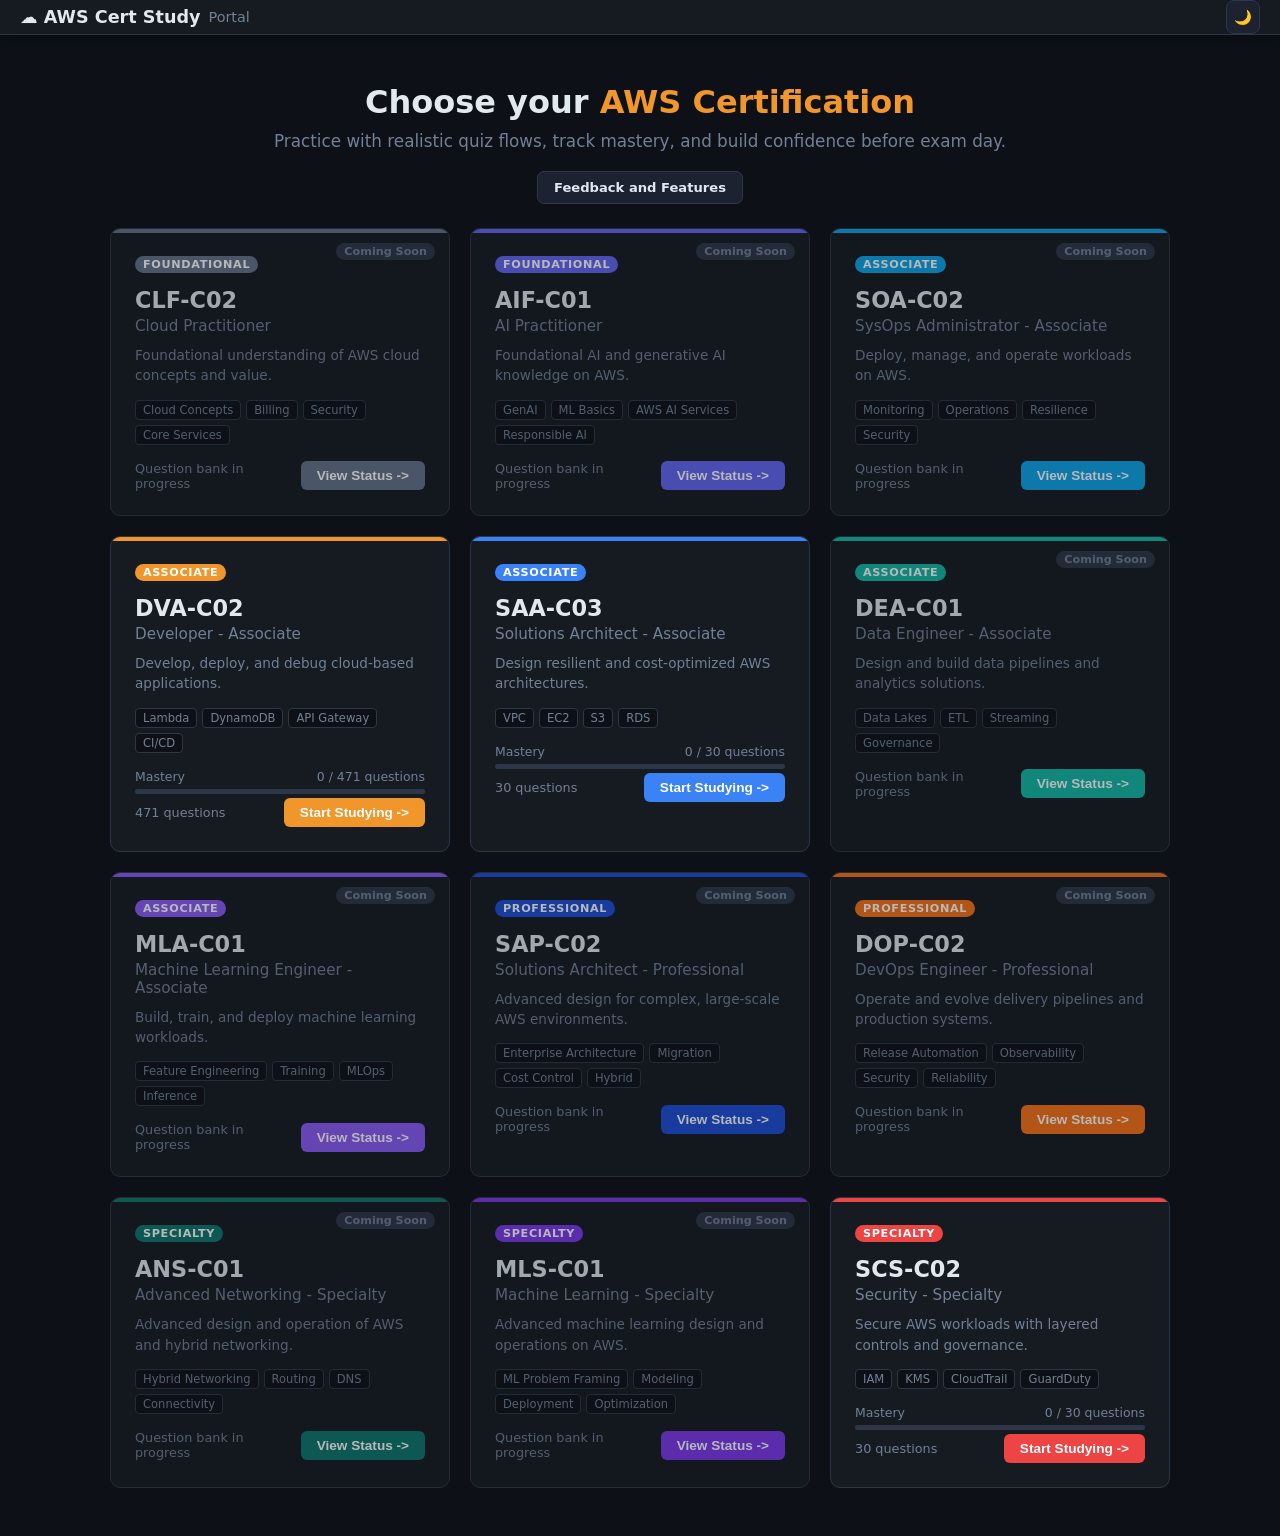
==== commit b7f3e04b: "Expand cert portal and add AWS Slack feedback pipeline" ====
--- a/index.html
+++ b/index.html
@@ -3,698 +3,74 @@
 <head>
 <meta charset="UTF-8">
 <meta name="viewport" content="width=device-width, initial-scale=1.0">
-<title>AWS DVA-C02 Study Platform</title>
+<title>AWS Cert Study Portal</title>
+<link rel="stylesheet" href="style.css">
+<link rel="icon" type="image/svg+xml" href="favicon.svg">
 <style>
-*,*::before,*::after{box-sizing:border-box;margin:0;padding:0}
-:root{
-  --bg:#232F3E;--card:#1a2535;--card2:#263040;--accent:#FF9900;--accent2:#e88a00;
-  --text:#e8eaf0;--text2:#a0aab8;--correct:#1db954;--wrong:#e74c3c;--border:#344055;
-  --btn:#2d3f55;--btn-hover:#384d65;
-}
-body{background:var(--bg);color:var(--text);font-family:-apple-system,BlinkMacSystemFont,'Segoe UI',Roboto,sans-serif;min-height:100vh;display:flex;flex-direction:column}
-nav{background:#1a2535;border-bottom:2px solid var(--accent);display:flex;align-items:center;padding:0 20px;position:sticky;top:0;z-index:100;flex-wrap:wrap}
-.nav-logo{font-size:1.3rem;font-weight:800;color:var(--accent);padding:14px 0;margin-right:20px;white-space:nowrap}
-.nav-logo span{color:var(--text);font-size:0.8rem;vertical-align:middle;margin-left:6px}
-.nav-tabs{display:flex;gap:4px;flex:1}
-.nav-tab{background:none;border:none;color:var(--text2);padding:16px 18px;cursor:pointer;font-size:0.95rem;font-weight:500;border-bottom:3px solid transparent;transition:all 0.2s;white-space:nowrap}
-.nav-tab:hover{color:var(--text);background:rgba(255,255,255,0.05)}
-.nav-tab.active{color:var(--accent);border-bottom-color:var(--accent)}
-main{flex:1;padding:24px 20px;max-width:900px;margin:0 auto;width:100%}
-.tab-panel{display:none}
-.tab-panel.active{display:block}
-.card{background:var(--card);border:1px solid var(--border);border-radius:12px;padding:20px}
-.card+.card{margin-top:16px}
-.stats-grid{display:grid;grid-template-columns:repeat(3,1fr);gap:12px;margin-bottom:24px}
-@media(max-width:480px){.stats-grid{grid-template-columns:1fr 1fr}}
-.stat-card{background:var(--card);border:1px solid var(--border);border-radius:12px;padding:20px;text-align:center}
-.stat-val{font-size:2rem;font-weight:800;color:var(--accent)}
-.stat-lbl{font-size:0.8rem;color:var(--text2);margin-top:4px}
-.progress-bar{background:var(--card2);border-radius:999px;height:12px;overflow:hidden;margin:8px 0}
-.progress-fill{background:var(--accent);height:100%;border-radius:999px;transition:width 0.5s}
-.home-actions{display:grid;grid-template-columns:1fr 1fr;gap:16px;margin-top:24px}
-@media(max-width:480px){.home-actions{grid-template-columns:1fr}}
-.action-card{background:var(--card);border:1px solid var(--border);border-radius:12px;padding:20px;text-align:center;cursor:pointer;transition:all 0.2s}
-.action-card:hover{border-color:var(--accent);background:var(--card2)}
-.action-emoji{font-size:2.5rem;margin-bottom:8px}
-.action-title{font-weight:700;font-size:1rem;margin-bottom:4px}
-.action-desc{font-size:0.82rem;color:var(--text2);line-height:1.4}
-.service-grid{display:grid;grid-template-columns:repeat(auto-fill,minmax(280px,1fr));gap:16px}
-.service-card{background:var(--card);border:1px solid var(--border);border-radius:12px;padding:20px}
-.service-header{display:flex;align-items:center;gap:10px;margin-bottom:12px}
-.service-emoji{font-size:1.8rem}
-.service-name{font-size:1.1rem;font-weight:700;color:var(--accent)}
-.service-desc{font-size:0.85rem;color:var(--text2);line-height:1.6;margin-bottom:12px}
-.service-bullets{list-style:none;margin-bottom:14px}
-.service-bullets li{font-size:0.82rem;color:var(--text);padding:3px 0 3px 16px;position:relative;line-height:1.4}
-.service-bullets li::before{content:'\25B8';position:absolute;left:0;color:var(--accent)}
-.quiz-setup{max-width:600px;margin:0 auto}
-.quiz-setup h2{font-size:1.4rem;font-weight:700;margin-bottom:20px;color:var(--accent)}
-.option-group{margin-bottom:18px}
-.option-group label{display:block;font-size:0.85rem;font-weight:600;color:var(--text2);margin-bottom:8px;text-transform:uppercase;letter-spacing:0.5px}
-.option-pills{display:flex;flex-wrap:wrap;gap:8px}
-.pill{background:var(--card2);border:2px solid var(--border);color:var(--text);padding:7px 14px;border-radius:999px;cursor:pointer;font-size:0.85rem;font-weight:500;transition:all 0.2s;user-select:none}
-.pill:hover{border-color:var(--accent);color:var(--accent)}
-.pill.selected{background:var(--accent);border-color:var(--accent);color:#111;font-weight:700}
-.quiz-active{max-width:700px;margin:0 auto}
-.quiz-header{display:flex;justify-content:space-between;align-items:center;margin-bottom:16px;flex-wrap:wrap;gap:8px}
-.quiz-progress-text{font-size:0.85rem;color:var(--text2)}
-.quiz-score{font-size:0.9rem;font-weight:600;color:var(--accent)}
-.timer{font-size:1rem;font-weight:700;color:var(--wrong);background:rgba(231,76,60,0.15);padding:6px 12px;border-radius:8px}
-.timer.ok{color:var(--accent);background:rgba(255,153,0,0.1)}
-.question-card{background:var(--card);border:1px solid var(--border);border-radius:12px;padding:24px;margin-bottom:16px}
-.question-num{font-size:0.8rem;color:var(--text2);margin-bottom:10px;font-weight:600}
-.question-text{font-size:1rem;line-height:1.7;font-weight:500;margin-bottom:20px}
-.answers{display:flex;flex-direction:column;gap:10px}
-.answer-btn{background:var(--card2);border:2px solid var(--border);color:var(--text);padding:12px 16px;border-radius:10px;cursor:pointer;font-size:0.9rem;text-align:left;transition:all 0.2s;line-height:1.5}
-.answer-btn:hover:not(:disabled){border-color:var(--accent);background:#2d3f55}
-.answer-btn.correct{border-color:var(--correct)!important;background:rgba(29,185,84,0.15)!important;color:var(--correct)!important}
-.answer-btn.wrong{border-color:var(--wrong)!important;background:rgba(231,76,60,0.15)!important;color:var(--wrong)!important}
-.answer-btn.sel-multi{border-color:var(--accent);background:rgba(255,153,0,0.1)}
-.answer-btn:disabled{cursor:default}
-.feedback{padding:12px 16px;border-radius:8px;margin-top:12px;font-size:0.9rem;font-weight:500}
-.feedback.correct{background:rgba(29,185,84,0.15);border:1px solid var(--correct);color:var(--correct)}
-.feedback.wrong{background:rgba(231,76,60,0.15);border:1px solid var(--wrong);color:var(--wrong)}
-.info-btn{background:none;border:1px solid var(--border);color:var(--text2);width:28px;height:28px;border-radius:50%;cursor:pointer;font-size:0.85rem;display:inline-flex;align-items:center;justify-content:center;transition:all 0.2s;vertical-align:middle;margin-left:8px;flex-shrink:0}
-.info-btn:hover{border-color:var(--accent);color:var(--accent)}
-.next-btn-wrap{text-align:right;margin-top:12px}
-.result-card{background:var(--card);border:1px solid var(--border);border-radius:16px;padding:32px;text-align:center;max-width:500px;margin:0 auto}
-.result-score{font-size:4rem;font-weight:900;color:var(--accent);line-height:1}
-.result-label{font-size:1.2rem;font-weight:700;margin:8px 0 4px}
-.result-pass{color:var(--correct)}
-.result-fail{color:var(--wrong)}
-.result-sub{color:var(--text2);font-size:0.9rem;margin-bottom:24px}
-.flash-controls{display:flex;align-items:center;gap:12px;margin-bottom:20px;flex-wrap:wrap}
-.flash-wrap{perspective:1000px;max-width:600px;margin:0 auto 20px}
-.flash-card{width:100%;min-height:260px;border-radius:16px;cursor:pointer;position:relative;transform-style:preserve-3d;transition:transform 0.5s}
-.flash-card.flipped{transform:rotateY(180deg)}
-.flash-face{position:absolute;width:100%;min-height:260px;backface-visibility:hidden;-webkit-backface-visibility:hidden;border-radius:16px;padding:28px;display:flex;flex-direction:column;justify-content:center;align-items:center;text-align:center;border:2px solid var(--border)}
-.flash-front{background:var(--card);border-color:var(--accent)}
-.flash-back{background:var(--card2);transform:rotateY(180deg);border-color:var(--correct)}
-.flash-hint{font-size:0.75rem;color:var(--text2);margin-top:auto;padding-top:12px}
-.flash-q{font-size:0.95rem;line-height:1.7;font-weight:500}
-.flash-a{font-size:0.95rem;line-height:1.6;color:var(--correct);font-weight:600}
-.flash-nav{display:flex;justify-content:center;align-items:center;gap:16px;margin-top:12px}
-.flash-counter{font-size:0.9rem;color:var(--text2);min-width:80px;text-align:center}
-.modal-overlay{position:fixed;inset:0;background:rgba(0,0,0,0.7);display:flex;align-items:center;justify-content:center;z-index:200;padding:20px}
-.modal-overlay.hidden{display:none}
-.modal-box{background:var(--card);border:1px solid var(--border);border-radius:16px;padding:28px;max-width:500px;width:100%;max-height:80vh;overflow-y:auto}
-.modal-title{font-size:1.2rem;font-weight:700;color:var(--accent);margin-bottom:12px}
-.modal-desc{font-size:0.88rem;line-height:1.7;color:var(--text2);margin-bottom:16px;white-space:pre-line}
-.modal-link{color:var(--accent);text-decoration:none;font-size:0.85rem}
-.modal-link:hover{text-decoration:underline}
-.modal-close{float:right;background:none;border:none;color:var(--text2);font-size:1.3rem;cursor:pointer;margin-top:-4px;padding:4px 8px}
-.topic-select{background:var(--card2);border:1px solid var(--border);color:var(--text);padding:8px 12px;border-radius:8px;font-size:0.85rem;cursor:pointer}
-h2.section-title{font-size:1.3rem;font-weight:700;margin-bottom:16px;color:var(--text)}
-h2.section-title .hl{color:var(--accent)}
-.mt-16{margin-top:16px}
-.mt-24{margin-top:24px}
-.text-muted{color:var(--text2);font-size:0.85rem}
-.badge-pill{background:rgba(255,153,0,0.15);color:var(--accent);padding:2px 8px;border-radius:999px;font-size:0.75rem;font-weight:600;display:inline-block}
-.btn{background:var(--btn);border:1px solid var(--border);color:var(--text);padding:10px 18px;border-radius:8px;cursor:pointer;font-size:0.9rem;font-weight:500;transition:all 0.2s;display:inline-block}
-.btn:hover{background:var(--btn-hover);border-color:var(--accent)}
-.btn-primary{background:var(--accent);border-color:var(--accent);color:#111;font-weight:700}
-.btn-primary:hover{background:var(--accent2);border-color:var(--accent2)}
-.btn-sm{padding:6px 12px;font-size:0.8rem}
+.portal-hero{text-align:center;padding:48px 24px 20px}
+.portal-hero h1{font-size:2rem;font-weight:700;margin:0 0 10px}
+.portal-hero h1 span{color:var(--accent)}
+.portal-hero p{color:var(--text2);font-size:1.05rem;margin:0}
+.portal-actions{display:flex;justify-content:center;gap:10px;padding:0 20px 24px;flex-wrap:wrap}
+.portal-actions a{text-decoration:none}
+.cert-grid{display:grid;grid-template-columns:repeat(auto-fill,minmax(300px,1fr));gap:20px;max-width:1100px;margin:0 auto;padding:0 20px 48px}
+.cert-card{background:var(--card);border:1px solid var(--border);border-radius:var(--radius);padding:24px;cursor:pointer;transition:var(--transition);position:relative;overflow:hidden;text-decoration:none;display:block;color:inherit}
+.cert-card:hover{transform:translateY(-3px);box-shadow:0 8px 24px rgba(0,0,0,.18)}
+.cert-card::before{content:'';position:absolute;top:0;left:0;right:0;height:4px;background:var(--cert-color)}
+.cert-badge{display:inline-block;font-size:0.7rem;font-weight:700;letter-spacing:.06em;text-transform:uppercase;background:var(--cert-color);color:#fff;padding:2px 8px;border-radius:20px;margin-bottom:10px}
+.cert-code{font-size:1.4rem;font-weight:800;margin:4px 0}
+.cert-name{font-size:0.95rem;color:var(--text2);margin-bottom:10px}
+.cert-desc{font-size:0.85rem;color:var(--text2);line-height:1.5;margin-bottom:14px}
+.cert-topics{display:flex;flex-wrap:wrap;gap:5px;margin-bottom:16px}
+.cert-topic{font-size:0.72rem;background:var(--bg);border:1px solid var(--border);border-radius:4px;padding:2px 7px;color:var(--text2)}
+.cert-footer{display:flex;justify-content:space-between;align-items:center;margin-top:4px;gap:10px}
+.cert-qcount{font-size:0.8rem;color:var(--text2)}
+.cert-btn{background:var(--cert-color);color:#fff;border:none;border-radius:6px;padding:7px 16px;font-size:0.85rem;font-weight:600;cursor:pointer;transition:var(--transition);white-space:nowrap}
+.cert-btn:hover{opacity:.85}
+.cert-progress-wrap{margin-bottom:4px}
+.cert-progress-label{display:flex;justify-content:space-between;font-size:0.78rem;color:var(--text2);margin-bottom:5px}
+.cert-progress-bar{height:5px;background:var(--border);border-radius:3px;overflow:hidden}
+.cert-progress-fill{height:100%;background:var(--cert-color);border-radius:3px;transition:width .5s}
+.cert-card.coming-soon{opacity:.7}
+.coming-soon-badge{position:absolute;top:14px;right:14px;font-size:0.7rem;font-weight:700;background:var(--border);color:var(--text2);padding:2px 8px;border-radius:20px}
+.portal-nav{justify-content:space-between}
+.nav-title{font-size:1.1rem;font-weight:700;display:flex;align-items:center;gap:8px}
+.nav-title span{color:var(--text2);font-weight:400;font-size:.9rem}
+@media(max-width:640px){.portal-hero h1{font-size:1.6rem}}
 </style>
+<script>(function(){var t=localStorage.getItem('theme')||'dark';document.documentElement.setAttribute('data-theme',t);})();</script>
 </head>
 <body>
-
-<nav>
-  <div class="nav-logo">&#x2601; AWS <span>DVA-C02</span></div>
-  <div class="nav-tabs">
-    <button class="nav-tab active" data-tab="home">&#x1F3E0; Home</button>
-    <button class="nav-tab" data-tab="study">&#x1F4DA; Study</button>
-    <button class="nav-tab" data-tab="quiz">&#x1F3AF; Quiz</button>
-    <button class="nav-tab" data-tab="flash">&#x1F0CF; Flashcards</button>
-  </div>
+<nav class="portal-nav" style="display:flex;align-items:center;justify-content:space-between;padding:0 20px">
+  <div class="nav-title">&#x2601; AWS Cert Study <span>Portal</span></div>
+  <button class="theme-toggle" id="theme-toggle" onclick="togglePortalTheme()" title="Toggle light/dark mode">&#x1F319;</button>
 </nav>
-
-<main>
-  <!-- HOME -->
-  <div id="tab-home" class="tab-panel active">
-    <div class="stats-grid">
-      <div class="stat-card"><div class="stat-val" id="stat-total">471</div><div class="stat-lbl">Total Questions</div></div>
-      <div class="stat-card"><div class="stat-val" id="stat-topics">26</div><div class="stat-lbl">Topics Covered</div></div>
-      <div class="stat-card"><div class="stat-val" id="stat-mastery">0%</div><div class="stat-lbl">Mastery</div></div>
-    </div>
-    <div class="card">
-      <div style="display:flex;justify-content:space-between;align-items:center;margin-bottom:8px">
-        <span style="font-weight:600">Progress</span>
-        <span id="stat-mastered-text" class="text-muted">0 of 471 mastered</span>
-      </div>
-      <div class="progress-bar"><div class="progress-fill" id="home-progress-fill" style="width:0%"></div></div>
-    </div>
-    <div class="home-actions">
-      <div class="action-card">
-        <div class="action-emoji">&#x1F3AF;</div>
-        <div class="action-title">Quick Quiz</div>
-        <div class="action-desc">Random questions with immediate feedback</div>
-        <div style="margin-top:12px;display:flex;gap:8px;justify-content:center;flex-wrap:wrap">
-          <button class="btn btn-primary btn-sm" onclick="startQuickQuiz(10)">10 Qs</button>
-          <button class="btn btn-primary btn-sm" onclick="startQuickQuiz(20)">20 Qs</button>
-          <button class="btn btn-primary btn-sm" onclick="startQuickQuiz(30)">30 Qs</button>
-        </div>
-      </div>
-      <div class="action-card" onclick="startExamSim()">
-        <div class="action-emoji">&#x1F4DD;</div>
-        <div class="action-title">Exam Simulation</div>
-        <div class="action-desc">65 questions &middot; 130 minute timer &middot; Feedback at end</div>
-      </div>
-      <div class="action-card" onclick="goTab('study')">
-        <div class="action-emoji">&#x1F4DA;</div>
-        <div class="action-title">Study by Topic</div>
-        <div class="action-desc">Review AWS services, then practice topic-specific questions</div>
-      </div>
-      <div class="action-card" onclick="startWeakAreas()">
-        <div class="action-emoji">&#x26A0;</div>
-        <div class="action-title">Weak Areas</div>
-        <div class="action-desc">Focus on questions you've answered incorrectly before</div>
-      </div>
-    </div>
-  </div>
-
-  <!-- STUDY -->
-  <div id="tab-study" class="tab-panel">
-    <h2 class="section-title">AWS Services <span class="hl">Study Guide</span></h2>
-    <div class="service-grid" id="service-grid"></div>
-  </div>
-
-  <!-- QUIZ -->
-  <div id="tab-quiz" class="tab-panel">
-    <div id="quiz-setup-screen" class="quiz-setup">
-      <h2>Configure Your Quiz</h2>
-      <div class="option-group">
-        <label>Mode</label>
-        <div class="option-pills">
-          <div class="pill selected" data-group="mode" data-val="study">&#x1F4D6; Study (immediate feedback)</div>
-          <div class="pill" data-group="mode" data-val="exam">&#x1F4DD; Exam (feedback at end)</div>
-        </div>
-      </div>
-      <div class="option-group">
-        <label>Question Count</label>
-        <div class="option-pills">
-          <div class="pill selected" data-group="count" data-val="10">10</div>
-          <div class="pill" data-group="count" data-val="20">20</div>
-          <div class="pill" data-group="count" data-val="30">30</div>
-          <div class="pill" data-group="count" data-val="65">65</div>
-          <div class="pill" data-group="count" data-val="all">All</div>
-        </div>
-      </div>
-      <div class="option-group">
-        <label>Topic</label>
-        <div class="option-pills" id="topic-pills">
-          <div class="pill selected" data-group="topic" data-val="all">All Topics</div>
-        </div>
-      </div>
-      <div class="option-group">
-        <label>Filter</label>
-        <div class="option-pills">
-          <div class="pill selected" data-group="filter" data-val="all">All Questions</div>
-          <div class="pill" data-group="filter" data-val="weak">&#x26A0; Weak Areas Only</div>
-        </div>
-      </div>
-      <button class="btn btn-primary mt-24" style="width:100%;padding:14px;font-size:1rem" onclick="startConfiguredQuiz()">Start Quiz &#x2192;</button>
-    </div>
-    <div id="quiz-active-screen" style="display:none"></div>
-    <div id="quiz-result-screen" style="display:none"></div>
-  </div>
-
-  <!-- FLASHCARDS -->
-  <div id="tab-flash" class="tab-panel">
-    <div class="flash-controls">
-      <h2 class="section-title" style="margin-bottom:0">Flashcards</h2>
-      <select class="topic-select" id="flash-topic-filter" onchange="initFlashcards()">
-        <option value="all">All Topics</option>
-      </select>
-      <span id="flash-count-badge" class="badge-pill">471 cards</span>
-    </div>
-    <div class="flash-wrap">
-      <div class="flash-card" id="flash-card" onclick="flipCard()">
-        <div class="flash-face flash-front">
-          <div class="flash-q" id="flash-front-text">Loading...</div>
-          <div class="flash-hint">Click to reveal answer</div>
-        </div>
-        <div class="flash-face flash-back">
-          <div class="flash-a" id="flash-back-text"></div>
-          <div class="flash-hint">Click to flip back</div>
-        </div>
-      </div>
-    </div>
-    <div class="flash-nav">
-      <button class="btn" onclick="flashPrev()">&#x2190; Previous</button>
-      <span class="flash-counter" id="flash-counter">1 / 471</span>
-      <button class="btn" onclick="flashNext()">Next &#x2192;</button>
-    </div>
-  </div>
-</main>
-
-<!-- Info Modal -->
-<div class="modal-overlay hidden" id="info-modal">
-  <div class="modal-box">
-    <button class="modal-close" onclick="closeModal()">&#x2715;</button>
-    <div class="modal-title" id="modal-title"></div>
-    <div class="modal-desc" id="modal-desc"></div>
-    <a class="modal-link" id="modal-link" href="#" target="_blank">&#x1F4D6; AWS Documentation &#x2192;</a>
-  </div>
+<div class="portal-hero">
+  <h1>Choose your <span>AWS Certification</span></h1>
+  <p>Practice with realistic quiz flows, track mastery, and build confidence before exam day.</p>
 </div>
-
+<div class="portal-actions"><a class="btn" href="feedback.html">Feedback and Features</a></div>
+<div class="cert-grid" id="cert-grid"></div>
 <script>
-const QUESTIONS = [{"q":"Which of the following are good use cases for how Amazon ElastiCache can help an application? (Select TWO)","options":["Improve the performance of S3 PUT operations.","Improve the latency of deployments performed by AWS CodeDeploy.","Improve latency and throughput for read-heavy application workloads.","Reduce the time required to merge AWS CodeCommit branches.","Improve performance of compute-intensive applications."],"answer":[2,4]},{"q":"Which of the following services are key/value stores? (Choose 3 answers)","options":["Amazon ElastiCache.","Simple Notification Service.","DynamoDB.","Simple Workflow Service.","Simple Storage Service."],"answer":[0,2,4]},{"q":"A developer wants to send multi-value headers to an AWS Lambda function that is registered as a target with an Application Load Balancer (ALB). What should the developer do to achieve this?","options":["Place the Lambda function and target group in the same account.","Send the request body to the Lambda function with a size less than 1 MB 0.","Include the Base64 encoding status status code, status description, and headers in the Lambda function.","Enable the multi-value headers on the ALB."],"answer":3},{"q":"A company's ecommerce website is experiencing massive traffic spikes, which are causing performance problems in the company database. Users are reporting that accessing the website takes a long time. A developer wants to implement a caching layer using Amazon ElastiCache. The website is required to be responsive no matter which product a user views, and the updates to product information and prices must be strongly consistent. Which cache writing policy will satisfy these requirements?","options":["Write to the cache directly and sync the backend at a later time.","Write to the backend first and wait for the cache to expire.","Write to the cache and the backend at the same time.","Write to the backend first and invalidate the cache."],"answer":3},{"q":"A Developer wants to upload data to Amazon S3 and must encrypt the data in transit. Which of the following solutions will accomplish this task? (Choose TWO)","options":["Set up hardware VPN tunnels to a VPC and access S3 through a VPC endpoint.","Set up Client-Side Encryption with an AWS KMS-Managed Customer Master Key.","Set up Server-Side Encryption with AWS KMS-Managed Keys.","Transfer the data over an SSL connection.","Set up Server-Side Encryption with S3-Managed Keys."],"answer":[1,3]},{"q":"A Developer wants to encrypt new objects that are being uploaded to an Amazon S3 bucket by an application. There must be an audit trail of who has used the key during this process. There should be no change to the performance of the application. Which type of encryption meets these requirements?","options":["Server-side encryption using S3-managed keys.","Server-side encryption with AWS KMS-managed keys.","Client-side encryption with a client-side symmetric master key.","Client-side encryption with AWS KMS-managed keys."],"answer":1},{"q":"An application is being developed to audit several AWS accounts. The application will run in Account A and must access AWS services in Accounts B and C. What is the MOST secure way to allow the application to call AWS services in each audited account?","options":["Configure cross-account roles in each audited account. Write code in Account A that assumes those roles.","Use S3 cross-region replication to communicate among accounts, with Amazon S3 event notifications to trigger Lambda functions.","Deploy an application in each audited account with its own role. Have Account A authenticate with the application.","Create an IAM user with an access key in each audited account. Write code in Account A that uses those access keys."],"answer":0},{"q":"A company uses a third-party tool to build, bundle, and package rts applications on-premises and store them locally. The company uses Amazon EC2 instances to run its front-end applications. How can an application be deployed from the source control system onto the EC2 instances?","options":["Use AWS CodeDeploy and point it to the local storage to directly deploy a bundle m a zip. tar. or tar.gz format.","Upload the bundle to an Amazon S3 bucket and specify the S3 location when doing a deployment using AWS CodeDeploy.","Create a repository using AWS CodeCommit to automatically trigger a deployment to the EC2 instances.","Use AWS CodeBuild to automatically deploy the latest build to the latest EC2 instances."],"answer":1},{"q":"A company is building a compute-intensive application that will run on a fleet of Amazon EC2 instances. The application uses attached Amazon EBS disks for storing data. The application will process sensitive information and all the data must be encrypted. What should a developer do to ensure the data is encrypted on disk without impacting performance?","options":["Configure the Amazon EC2 instance fleet to use encrypted EBS volumes for storing data.","Add logic to write all data to an encrypted Amazon S3 bucket.","Add a custom encryption algorithm to the application that will encrypt and decrypt all data.","Create a new Amazon Machine Image (AMI) with an encrypted root volume and store the data to ephemeral disks."],"answer":0},{"q":"A global company has an application running on Amazon EC2 instances that serves image files from Amazon S3. User requests from the browser are causing high traffic, which results in degraded performance. Which optimization solution should a Developer implement to increase application performance?","options":["Create multiple prefix in the S3 bucket to increase the request rate.","Create an Amazon ElastiCache cluster to cache and serve frequently accessed items.","Use Amazon CloudFront to serve the content of images stored in Amazon S3.","Submit a ticket to AWS support to request a rate limit increase for the S3 bucket."],"answer":2},{"q":"An AWS Lambda function generates a 3MB JSON file and then uploads it to an Amazon S3 bucket daily. The file contains sensitive information, so the Developer must ensure that it is encrypted before uploading to the bucket. Which of the following modifications should the Developer make to ensure that the data is encrypted before uploading it to the bucket?","options":["Use the default AWS KMS customer master key for S3 in the Lambda function code.","Use the S3 managed key and call the `GenerateDataKey` API to encrypt the file.","Use the `GenerateDataKey` API, then use that data key to encrypt the file in the Lambda function code.","Use a custom KMS customer master key created for S3 in the Lambda function code."],"answer":2},{"q":"Company D is running their corporate website on Amazon S3 accessed from `http://www.companyd.com`. Their marketing team has published new web fonts to a separate S3 bucket accessed by the S3 endpoint `https://s3-us-west-1.amazonaws.com/cdfonts`. While testing the new web fonts, Company D recognized the web fonts are being blocked by the browser. What should Company D do to prevent the web fonts from being blocked by the browser?","options":["Enable versioning on the cdfonts bucket for each web font.","Create a policy on the cdfonts bucket to enable access to everyone.","Add the `Content-MD5` header to the request for webfonts in the cdfonts bucket from the website.","Configure the cdfonts bucket to allow cross-origin requests by creating a CORS configuration."],"answer":3},{"q":"A developer must extend an existing application that is based on the AWS Serverless Application Model (AWS SAM). The developer has used the AWS SAM CLI to create the project. The project contains different AWS Lambda functions. Which combination of commands must the developer use to redeploy the AWS SAM application? (Select TWO)","options":["`sam init`.","`sam validate`.","`sam build`.","`sam deploy`.","`sam publish`."],"answer":[2,3]},{"q":"An application deployed on AWS Elastic Beanstalk experiences increased error rates during deployments of new application versions, resulting in service degradation for users. The Development team believes that this is because of the reduction in capacity during the deployment steps. The team would like to change the deployment policy configuration of the environment to an option that maintains full capacity during deployment while using the existing instances. Which deployment policy will meet these requirements while using the existing instances?","options":["All at once.","Rolling.","Rolling with additional batch.","Immutable."],"answer":2},{"q":"A Developer is creating an application that needs to locate the public IPv4 address of the Amazon EC2 instance on which it runs. How can the application locate this information?","options":["Get the instance metadata by retrieving `http://169.254.169.254/latest/metadata/`.","Get the instance user data by retrieving `http://169.254.169.254/latest/userdata/`.","Get the application to run `IFCONFIG` to get the public IP address.","Get the application to run `IPCONFIG` to get the public IP address."],"answer":0},{"q":"The development team is working on an API that will be served from Amazon API gateway. The API will be served from three environments: development, test, and production. The API Gateway is configured to use 237 GB of cache in all three stages. Which is the MOST cost-efficient deployment strategy?","options":["Create a single API Gateway with all three stages.","Create three API Gateways, one for each stage in a single AWS account.","Create an API Gateway in three separate AWS accounts.","Enable the cache for development and test environments only when needed."],"answer":3},{"q":"A company is migrating its on-premises database to Amazon RDS for MySQL. The company has read-heavy workloads, and wants to make sure it re-factors its code to achieve optimum read performance for its queries. How can this objective be met?","options":["Add database retries to effectively use RDS with vertical scaling.","Use RDS with multi-AZ deployment.","Add a connection string to use an RDS read replica for read queries.","Add a connection string to use a read replica on an EC2 instance."],"answer":2},{"q":"A developer needs to modify an application architecture to meet new functional requirements. Application data is stored in Amazon DynamoDB and processed for analysis in a nightly batch. The system analysts do not want to wait unit the next day to view the processed data and have asked to have it available in near-real time. Which application architect pattern would enables the data to be processed as it is received?","options":["Event driven.","Client served driven.","Fan-out driven.","Schedule driven."],"answer":0},{"q":"A developer has built an application that inserts data into an Amazon DynamoDB table. The table is configured to use provisioned capacity. The application is deployed on a burstable nano Amazon EC2 Instance. The application logs show that the application has been failing because of a `ProvisionedThroughputExceedException` error. Which actions should the developer take to resolve this issue? (Choose two.)","options":["Move the application to a larger EC instance.","Increase the number or read capacity units (RCUs) that are provisioned for the DynamoDB table.","Reduce the frequency of requests to DynamoDB by implement ng exponential backoff.","Increase the frequency of requests to DynamoDB by decreasing the retry delay.","Change the capacity mode of the DynamoDB table from provisioned to on-demand."],"answer":[2,4]},{"q":"A software company needs to make sure user-uploaded documents are securely stored in Amazon S3. The documents must be encrypted at rest in Amazon S3. The company does not want to manage the security infrastructure in-house, but the company still needs extra protection to ensure it has control over its encryption keys due to industry regulations. Which encryption strategy should a developer use to meet these requirements?","options":["Server-side encryption with Amazon S3 managed keys (SSE-S3).","Server-side encryption with customer-provided encryption keys (SSE-C).","Server-side encryption with AWS KMS managed keys (SSE-KMS).","Client-side encryption."],"answer":2},{"q":"An application uses Amazon Kinesis Data Streams to ingest and process large streams of data records in real time. Amazon EC2 instances consume and process the data from the shards of the Kinesis data stream by using Amazon Kinesis Client Library (KCL). The application handles the failure scenarios and does not require standby workers. The application reports that a specific shard is receiving more data than expected. To adapt to the changes in the rate of data flow, the `hot` shard is resharded. Assuming that the initial number of shards in the Kinesis data stream is 4, and after resharding the number of shards increased to 6, what is the maximum number of EC2 instances that can be deployed to process data from all the shards?","options":["12.","6.","4.","1."],"answer":1},{"q":"A gaming company is developing a mobile game application for iOS® and Android® platforms. This mobile game securely stores user data locally on the device. The company wants to allow users to use multiple device for the game, which requires user data synchronization across device.Which service should be used to synchronize user data across devices without the need to create a backend application?","options":["AWS Lambda.","Amazon S3.","Amazon DynamoDB.","Amazon Cognito."],"answer":3},{"q":"A Developer is making changes to a custom application that is currently using AWS Elastic Beanstalk. After the Developer completes the changes, what solutions will update the Elastic Beanstalk environment with the new application version? (Choose TWO)","options":["Package the application code into a `.zip` file, and upload, then deploy the packaged application from the AWS Management Console.","Package the application code into a `.tar` file, create a new application version from the AWS Management Console, then update the environment by using AWS CLI.","Package the application code into a `.tar` file, and upload and deploy the packaged application from the AWS Management Console.","Package the application code into a `.zip` file, create a new application version from the packaged application by using AWS CLI, then update the environment by using AWS CLI.","Package the application code into a `.zip` file, create a new application version from the AWS Management Console, then rebuild the environment by using AWS CLI."],"answer":[0,3]},{"q":"A company is running an application built on AWS Lambda functions. One Lambda function has performance issues when it has to download a 50MB file from the Internet in every execution. This function is called multiple times a second. What solution would give the BEST performance increase?","options":["Cache the file in the `/tmp` directory.","Increase the Lambda maximum execution time.","Put an Elastic Load Balancer in front of the Lambda function.","Cache the file in Amazon S3."],"answer":0},{"q":"Queries to an Amazon DynamoDB table are consuming a large amount of read capacity. The table has a significant number of large attributes. The application does not need all of the attribute data. How can DynamoDB costs be minimized while maximizing application performance?","options":["Batch all the writes, and perform the write operations when no or few reads are being performed.","Create a global secondary index with a minimum set of projected attributes.","Implement exponential backoffs in the application.","Load balance the reads to the table using an Application Load Balancer."],"answer":1},{"q":"A Developer is writing a REST service that will add items to a shopping list. The service is built on Amazon API Gateway with AWS Lambda integrations. The shopping list items are send as query string parameters in the method request. How should the Developer convert the query string parameters to arguments for the Lambda function?","options":["Enable request validation.","Include the Amazon Resource Name (ARN) of the Lambda function.","Change the integration type.","Create a mapping template."],"answer":3},{"q":"A development team is creating a new application designed to run on AWS. While the test and production environments will run on Amazon EC2 instances, developers will each run their own environment on their laptops. Which of the following is the simplest and MOST secure way to access AWS services from the local development machines?","options":["Use an IAM role to assume a role and execute API calls using the role.","Create an IAM user to be shared with the entire development team, provide the development team with the access key.","Create an IAM user for each developer on the team: provide each developer with a unique access key.","Set up a federation through an Amazon Cognito user pool."],"answer":2},{"q":"How is provisioned throughput affected by the chosen consistency model when reading data from a DynamoDB table?","options":["Strongly consistent reads use the same amount of throughput as eventually consistent reads.","Strongly consistent reads use more throughput than eventually consistent reads.","Strongly consistent reads use less throughput than eventually consistent reads.","Strongly consistent reads use variable throughput depending on read activity."],"answer":1},{"q":"A developer needs to deploy a new version to an AWS Elastic Beanstalk application. How can the developer accomplish this task?","options":["Upload and deploy the new application version in the Elastic Beanstalk console.","Use the eb init CLI command to deploy a new version.","Terminate the current Elastic Beanstalk environment and create a new one.","Modify the ebextensions folder to add a source option to services."],"answer":0},{"q":"A gaming application stores scores for players in an Amazon DynamoDB table that has four attributes: `user_id`, `user_name`, `user_score`, and `user_rank`. The users are allowed to update their names only if a user is authenticated by web identity federation. Which set of conditions should be added in the policy attached to the role for the `dynamodb:PutItem` API call?","options":["Option A.","Option B.","Option C.","Option D."],"answer":0},{"q":"A developer wants the ability to roll back to a previous version of an AWS Lambda function in the event of errors caused by a new deployment. How can the developer achieve this with MINIMAL impact on users?","options":["Change the application to use an alias that points to the current version. Deploy the new version of the code. Update the alias to use the newly deployed version. If too many errors are encountered, point the alias back to the previous version.","Change the application to use an alias that points to the current version. Deploy the new version of the code. Update the alias to direct 10% of users to the newly deployed version. If too many errors are encountered, send 100% of traffic to the previous version.","Do not make any changes to the application Deploy the new version of the code. If too many errors are encountered, point the application back to the previous version using the version number in the Amazon Resource Name (ARN).","Create three aliases: new, existing, and router. Point the existing alias to the current version. Have the router alias direct 100% of users to the existing alias. Update the application to use the router alias. Deploy the new version of the code. Point the new alias to this version. Update the router alias to direct 10% of users to the new alias. If too many errors are encountered, send 100% of traffic to the existing alias."],"answer":1},{"q":"An application contains two components: one component to handle HTTP requests, and another component to handle background processing tasks. Each component must scale independently. The developer wants to deploy this application using AWS Elastic Beanstalk. How should this application be deployed, based on these requirements?","options":["Deploy the application in a single Elastic Beanstalk environment.","Deploy each component in a separate Elastic Beanstalk environment.","Use multiple Elastic Beanstalk environments for the HTTP component but one environment for the background task component.","Use multiple Elastic Beanstalk environments for the background task component but one environment for the HTTP component."],"answer":1},{"q":"A company is using AWS CloudFormation templates to deploy AWS resources. The company needs to update one of its AWS CloudFormation stacks. What can the company do to find out how the changes will impact the resources that are running?","options":["Investigate the change sets.","Investigate the stack policies.","Investigate the `Metadata` section.","Investigate the `Resources` section."],"answer":0},{"q":"A developer is creating a serverless web application and maintains different branches of code. The developer wants to avoid updating the Amazon API Gateway target endpoint each time a new code push is performed. What solution would allow the developer to perform a code push efficiently, without the need to update the API Gateway?","options":["Associate different AWS Lambda functions to an API Gateway target endpoint.","Create different stages in API Gateway, then associate API Gateway with AWS Lambda.","Create aliases and versions in AWS Lambda.","Tag the AWS Lambda functions with different names."],"answer":2},{"q":"An application running on EC2 instances is storing data in an S3 bucket. Security policy mandates that all data must be encrypted in transit. How can the Developer ensure that all traffic to the S3 bucket is encrypted?","options":["Install certificates on the EC2 instances.","Create a bucket policy that allows traffic where `SecureTransport` is `true`.","Create an HTTPS redirect on the EC2 instances.","Create a bucket policy that denies traffic where `SecureTransport` is `false`."],"answer":3},{"q":"A supplier is writing a new RESTful API for customers to query the status of orders. The customers requested the following API endpoint `http://www.supplierdomain.com/status/customerID`. Which of the following application designs meet the requirements? (Select TWO)","options":["Amazon SQS; Amazon SNS.","Elastic Load Balancing; Amazon EC2.","Amazon ElastiCache; Amazon Elacticsearch Service.","Amazon API Gateway; AWS Lambda.","Amazon S3; Amazon CloudFront."],"answer":[1,3]},{"q":"A developer Is designing an AWS Lambda function that create temporary files that are less than 10 MB during execution. The temporary files will be accessed and modified multiple times during execution. The developer has no need to save or retrieve these files in the future. Where should the temporary file be stored?","options":["the `/tmp` directory.","Amazon EFS.","Amazon EBS.","Amazon S3."],"answer":0},{"q":"A website's page load times are gradually increasing as more users access the system at the same time. Analysis indicates that a user profile is being loaded from a database in all the web pages being visited by each user and this is increasing the database load and the page load latency. To address this issue the Developer decides to cache the user profile data. Which caching strategy will address this situation MOST efficiently?","options":["Create a new Amazon EC2 Instance and run a NoSQL database on it. Cache the profile data within this database using the write-through caching strategy.","Create an Amazon ElastiCache cluster to cache the user profile data. Use a cache-aside caching strategy.","Use a dedicated Amazon RDS instance for caching profile data. Use a write-through caching strategy.","Create an ElastiCache cluster to cache the user profile data. Use a write-through caching strategy."],"answer":1},{"q":"An advertising company has a dynamic website with heavy traffic. The company wants to migrate the website infrastructure to AWS to handle everything except website development. Which solution BEST meets these requirements?","options":["Use AWS VM Import to migrate a web server image to AWS Launch the image on a compute-optimized Amazon EC2 instance.","Launch multiple Amazon Lightsail instance behind a load balancer. Set up the website on those instances.","Deploy the website code in an AWS Elastic Beanstalk environment. Use Auto Scaling to scale the numbers of instance.","Use Amazon S3 to host the website. Use Amazon CloudFornt to deliver the content at scale."],"answer":2},{"q":"A developer is writing an AWS Lambda function. The developer wants to log key events that occur during the Lambda function and include a unique identifier to associate the events with a specific function invocation. Which of the following will help the developer accomplish this objective?","options":["Obtain the request identifier from the Lambda context object. Architect the application to write logs to the console.","Obtain the request identifier from the Lambda event object. Architect the application to write logs to a file.","Obtain the request identifier from the Lambda event object. Architect the application to write logs to the console.","Obtain the request identifier from the Lambda context object. Architect the application to write logs to a file."],"answer":0},{"q":"A company stores all personally identifiable information (PII) in an Amazon DynamoDB table named PII in Account A. An application running on Amazon EC2 instances in Account B requires access to the PII table. An administrators in Account A created an IAM role named AccessPII with privileges to access the PII table, and made account B a trusted entity. Which combination of actional steps should Developers take to access the table? (Select TWO)","options":["Allow the EC2 IAM role the permission to assume the AccessPII role.","Allow the EC2 IAM role the permission to access the PII table.","Include the AWS API in the application code logic to obtain temporary credentials from the EC2 IAM role to access the PII table.","Include the `AssumeRole` API operation in the application code logic to obtain temporary credentials to access the PII table.","Include the GetSessionToken API operation in the application code logic to obtain temporary credentials to access the PII table."],"answer":[0,3]},{"q":"An AWS Lambda function accesses two Amazon DynamoDB tables. A developer wants to improve the performance of the Lambda function by identifying bottlenecks in the function. How can the developer inspect the timing of the DynamoDB API calls?","options":["Add DynamoDB as an event source to the Lambda function. View the performance with Amazon CloudWatch metrics.","Place an Application Load Balancer (ALB) in front of the two DynamoDB tables. Inspect the ALB logs.","Limit Lambda to no more than five concurrent invocations Monitor from the Lambda console.","Enable AWS X-Ray tracing for the function. View the traces from the X-Ray service."],"answer":3},{"q":"An Amazon RDS database instance is used by many applications to look up historical data. The query rate is relatively constant. When the historical data is updated each day, the resulting write traffic slows the read query performance and affects all application users. What can be done to eliminate the performance impact on application users?","options":["Make sure Amazon RDS is Multi-AZ so it can better absorb increased traffic.","Create an RDS Read Replica and direct all read traffic to the replica.","Implement Amazon ElastiCache in front of Amazon RDS to buffer the write traffic.","Use Amazon DynamoDB instead of Amazon RDS to buffer the read traffic."],"answer":1},{"q":"A company is developing a serverless ecommerce web application. The application needs to make coordinated, all-or-nothing changes to multiple items in the company's inventory table in Amazon DynamoDB. Which solution will meet these requirements?","options":["Enable transactions for the DynamoDB table. Use the `BatchWriteItem` operation to update the items.","Use the `TransactWriteitems` operation to group the changes. Update the items in the table.","Set up a FIFO queue using Amazon SQS. Group the changes in the queue. Update the table based on the grouped changes.","Create a transaction table in an Amazon Aurora DB cluster to manage the transactions. Write a backend process to sync the Aurora DB table and the DynamoDB table."],"answer":1},{"q":"An application is running on an EC2 instance. The Developer wants to store an application metric in Amazon CloudWatch. What is the best practice for implementing this requirement?","options":["Use the PUT Object API call to send data to an S3 bucket. Use an event notification to invoke a Lambda function to publish data to CloudWatch.","Publish the metric data to an Amazon Kinesis Stream using a `PutRecord` API call. Subscribe a Lambda function that publishes data to CloudWatch.","Use the CloudWatch `PutMetricData` API call to submit a custom metric to CloudWatch. Provide the required credentials to enable the API call.","Use the CloudWatch `PutMetricData` API call to submit a custom metric to CloudWatch. Launch the EC2 instance with the required IAM role to enable the API call."],"answer":3},{"q":"A Developer needs to design an application running on AWS that will be used to consume Amazon SQS messages that range from 1 KB up to 1GB in size. How should the Amazon SQS messages be managed?","options":["Use Amazon S3 and the Amazon SQS CLI.","Use Amazon S3 and the Amazon SQS Extended Client Library for Java.","Use Amazon EBS and the Amazon SQS CLI.","Use Amazon EFS and the Amazon SQS CLI."],"answer":1},{"q":"A developer has written a multi-threaded application that is running on a fleet of Amazon EC2 instances. The operations team has requested a graphical method to monitor the number of running threads over time. What is the MOST efficient way to fulfill this request?","options":["Periodically send the thread count to AWS X-Ray segments, then generate a service graph on demand.","Create a custom Amazon CloudWatch metric and periodically perform a `PutMetricData` call with the current thread count.","Periodically log thread count data to Amazon S3. Use Amazon Kinesis to process the data into a graph.","Periodically write the current thread count to a table using Amazon DynarnoDB and use Amazon CloudFront to create a graph."],"answer":1},{"q":"The Lambda function below is being called through an API using Amazon API Gateway. The average execution time for the Lambda function is about 1 second. The pseudocode for the Lambda function is as shown in the exhibit. What two actions can be taken to improve the performance of this Lambda function without increasing the cost of the solution? (Select TWO)","options":["Package only the modules the Lambda function requires.","Use Amazon DynamoDB instead of Amazon RDS.","Move the initialization of the variable Amazon RDS connection outside of the handler function.","Implement custom database connection pooling with the Lambda function.","Implement local caching of Amazon RDS data so Lambda can re-use the cache."],"answer":[0,2]},{"q":"An application on AWS is using third-party APIs. The Developer needs to monitor API errors in the code, and wants to receive notifications if failures go above a set threshold value. How can the Developer achieve these requirements?","options":["Publish a custom metric on Amazon CloudWatch and use Amazon Simple Email Service (SES) for notification.","Use an Amazon CloudWatch API-error metric and use Amazon Simple Notification Service (SNS) for notification.","Use an Amazon CloudWatch API-error metric and use Amazon SES for notification.","Publish a custom metric on Amazon CloudWatch and use Amazon SNS for notification."],"answer":3},{"q":"The release process workflow of an application requires a manual approval before the code is deployed into the production environment. What is the BEST way to achieve this using AWS CodePipeline?","options":["Use multiple pipelines to allow approval.","Use an approval action in a stage.","Disable the stage transition to allow manual approval.","Disable a stage just prior the deployment stage."],"answer":1},{"q":"A Developer is asked to implement a caching layer in front of Amazon RDS. Cached content is expensive to regenerate in case of service failure. Which implementation below would work while maintaining maximum uptime?","options":["Implement Amazon ElastiCache Redis in Cluster Mode.","Install Redis on an Amazon EC2 instance.","Implement Amazon ElastiCache Memcached.","Migrate the database to Amazon Redshift."],"answer":0},{"q":"A company has written a Java AWS Lambda function to be triggered whenever a user uploads an image to an Amazon S3 bucket. The function converts the original image to several different formats and then copies the resulting images to another Amazon S3 bucket. The Developers find that no images are being copied to the second Amazon S3 bucket. They have tested the code on an Amazon EC2 instance with 1GB of RAM, and it takes an average of 500 seconds to complete. What is the MOST likely cause of the problem?","options":["The Lambda function has insufficient memory and needs to be increased to 1 GB to match the Amazon EC2 instance.","Files need to be copied to the same Amazon S3 bucket for processing, so the second bucket needs to be deleted.","Lambda functions have a maximum execution limit of 15 minutes, therefore the function is not completing.","There is a problem with the Java runtime for Lambda, and the function needs to be converted to node.js."],"answer":0},{"q":"A web application is using Amazon Kinesis Streams for clickstream data that may not be consumed for up to 12 hours. How can the Developer implement encryption at rest for data within the Kinesis Streams?","options":["Enable SSL connections to Kinesis.","Use Amazon Kinesis Consumer Library.","Encrypt the data once it is at rest with a Lambda function.","Enable server-side encryption in Kinesis Streams."],"answer":3},{"q":"A Developer is creating a mobile application with a limited budget. The solution requires a scalable service that will enable customers to sign up and authenticate into the mobile application while using the organization's current SAML 2.0 identity provider. Which AWS service should be used to meet these requirements?","options":["AWS Lambda.","Amazon Cognito.","AWS IAM.","Amazon EC2."],"answer":1},{"q":"A company wants to migrate its web application to AWS and leverage Auto Scaling to handle peak workloads. The Solutions Architect determined that the best metric for an Auto Scaling event is the number of concurrent users. Based on this information, what should the Developer use to autoscale based on concurrent users?","options":["An Amazon SNS topic to be triggered when a concurrent user threshold is met.","An Amazon Cloudwatch NetworkIn metric.","Amazon CloudFront to leverage AWS Edge Locations.","A Custom Amazon CloudWatch metric for concurrent users."],"answer":3},{"q":"A Developer has written a serverless application using multiple AWS services. The business logic is written as a Lambda function which has dependencies on third-party libraries. The Lambda function endpoints will be exposed using Amazon API Gateway. The Lambda function will write the information to Amazon DynamoDB. The Developer is ready to deploy the application but must have the ability to rollback. How can this deployment be automated, based on these requirements?","options":["Deploy using Amazon Lambda API operations to create the Lambda function by providing a deployment package.","Use an AWS CloudFormation template and use CloudFormation syntax to define the Lambda function resource in the template.","Use syntax conforming to the Serverless Application Model in the AWS CloudFormation template to define the Lambda function resource.","Create a bash script which uses AWS CLI to package and deploy the application."],"answer":2},{"q":"A game stores user game data in an Amazon DynamoDB table. Individual users should not have access to other users' game data. How can this be accomplished?","options":["Encrypt the game data with individual user keys.","Restrict access to specific items based on certain primary key values.","Stage data in SQS queues to inject metadata before accessing DynamoDB.","Read records from DynamoDB and discard irrelevant data client-side."],"answer":1},{"q":"A Developer is creating a web application that requires authentication, but also needs to support guest access to provide users limited access without having to authenticate. What service can provide support for the application to allow guest access?","options":["IAM temporary credentials using AWS STS.","Amazon Directory Service.","Amazon Cognito with unauthenticated access enabled.","IAM with SAML integration"],"answer":2},{"q":"Given the source code for an AWS Lambda function in the local `store.py` containing a handler function called `get_store` and the following AWS CloudFormation template. What should be done to prepare the template so that it can be deployed using the AWS CLI command `aws cloudformation deploy`?","options":["Use AWS CloudFormation compile to base64 encode and embed the source file into a modified CloudFormation template.","Use AWS CloudFormation package to upload the source code to an Amazon S3 bucket and produce a modified CloudFormation template.","Use AWS Lambda zip to package the source file together with the CloudFormation template and deploy the resulting zip archive.","Use AWS Serverless `create-package` to embed the source file directly into the existing CloudFormation template."],"answer":1},{"q":"A Developer has created a large Lambda function, and deployment is failing with the following error: `ClientError: An error occurred (InvalidParameterValueException) when calling the CreateFunction operation: Unzipped size must be smaller than XXXXXXXXX bytes.`, where `XXXXXXXXX` is the current Lambda limit. What can the Developer do to fix this problem?","options":["Submit a limit increase request to AWS Support to increase the function to the size needed.","Use a compression algorithm that is more efficient than `ZIP`.","Break the function into multiple smaller Lambda functions.","ZIP the `ZIP` file twice to compress it further."],"answer":2},{"q":"A serverless application uses an API Gateway and AWS Lambda. Where should the Lambda function store its session information across function calls?","options":["In an Amazon DynamoDB table.","In an Amazon SQS queue.","In the local filesystem.","In an SQLite session table using `CDSQLITE_ENABLE_SESSION`."],"answer":0},{"q":"An application reads data from an Amazon DynamoDB table. Several times a day, for a period of 15 seconds, the application receives multiple `ProvisionedThroughputExceeded` errors. How should this exception be handled?","options":["Create a new global secondary index for the table to help with the additional requests.","Retry the failed read requests with exponential backoff.","Immediately retry the failed read requests.","Use the DynamoDB `UpdateItem` API to increase the provisioned throughput capacity of the table."],"answer":1},{"q":"A Developer is writing a Linux-based application to run on AWS Elastic Beanstalk. Application requirements state that the application must maintain full capacity during updates while minimizing cost. Which type of Elastic Beanstalk deployment policy should the Developer specify for the environment?","options":["Immutable.","Rolling.","All at Once.","Rolling with additional batch."],"answer":3},{"q":"When writing a Lambda function, what is the benefit of instantiating AWS clients outside the scope of the handler?","options":["Legibility and stylistic convention.","Taking advantage of connection re-use.","Better error handling.","Creating a new instance per invocation."],"answer":1},{"q":"A current architecture uses many Lambda functions invoking one another as large state machine. The coordination of this state machine is legacy custom code that breaks easily. Which AWS Service can help refactor and manage the state machine?","options":["AWS Data Pipeline.","AWS SNS with AWS SQS.","Amazon Elastic MapReduce.","AWS Step Functions."],"answer":3},{"q":"A company is developing a new online game that will run on top of Amazon ECS. Four distinct Amazon ECS services will be part of the architecture, each requiring specific permissions to various AWS services. The company wants to optimize the use of the underlying Amazon EC2 instances by bin packing the containers based on memory reservation. Which configuration would allow the Development team to meet these requirements MOST securely?","options":["Create a new Identity and Access Management (IAM) instance profile containing the required permissions for the various ECS services, then associate that instance role with the underlying EC2 instances.","Create four distinct IAM roles, each containing the required permissions for the associated ECS service, then configure each ECS service to reference the associated IAM role.","Create four distinct IAM roles, each containing the required permissions for the associated ECS service, then, create an IAM group and configure the ECS cluster to reference that group.","Create four distinct IAM roles, each containing the required permissions for the associated ECS service, then configure each ECS task definition to referenсe the associated IAM role."],"answer":3},{"q":"A Developer must re-implement the business logic for an order fulfilment system. The business logic has to make requests to multiple vendors to decide where to purchase an item. The whole process can take up to a week to complete. What is the MOST efficient and SIMPLEST way to implement a system that meets these requirements?","options":["Use AWS Step Functions to execute parallel Lambda functions, and join the results.","Create an AWS SQS for each vendor, poll the queue from a worker instance, and joint the results.","Use AWS Lambda to asynchronously call a Lambda function for each vendor, and join the results.","Use Amazon CloudWatch Events to orchestrate the Lambda functions."],"answer":0},{"q":"A mobile app stores blog posts in an Amazon DynamoDB table. Millions of posts are added every day, and each post represents a single item in the table. The mobile app requires only recent posts. Any post that is older than 48 hours can be removed. What is the MOST cost-effective way to delete posts that are older than 48 hours?","options":["For each item, add a new attribute of type `String` that has a timestamp that is set to the blog post creation time. Create a script to find old posts with a table scan and remove posts that are older than 48 hours by using the `BatchWriteItem` API operation. Schedule a cron job on an Amazon EC2 instance once an hour to start the script.","For each item, add a new attribute of type `String` that has a timestamp that is set to the blog post creation time. Create a script to find old posts with a table scan and remove posts that are older than 48 hours by using the `BatchWriteItem` API operation. Place the script in a container image. Schedule an Amazon Elastic Container Service (Amazon ECS) task on AWS Fargate that invokes the container every 5 minutes.","For each item, add a new attribute of type `Date` that has a timestamp that is set to 48 hours after the blog post creation time. Create a Global Secondary Index (GSI) that uses the new attribute as a sort key. Create an AWS Lambda function that references the GSI and removes expired items by using the `BatchWriteItem` API operation. Schedule the function with an Amazon CloudWatch event every minute.","For each item, add a new attribute of type `Number` that has a timestamp that is set to 48 hours after the blog post creation time. Configure the DynamoDB table with a TTL that references the new attribute."],"answer":3},{"q":"A Developer is receiving HTTP `400`: `ThrottlingException` errors intermittently when calling the Amazon CloudWatch API. When a call fails, no data is retrieved. What best practice should first be applied to address this issue?","options":["Contact AWS Support for a limit increase.","Use the AWS CLI to get the metrics.","Analyze the applications and remove the API call.","Retry the call with exponential backoff."],"answer":3},{"q":"An application is real-time processing millions of events that are received through an API. What service could be used to allow multiple consumers to process the data concurrently and MOST cost-effectively?","options":["Amazon SNS with fanout to an SQS queue for each application.","Amazon SNS with fanout to an SQS FIFO (first-in, first-out) queue for each application.","Amazon Kinesis Firehose.","Amazon Kinesis Streams."],"answer":3},{"q":"Where should the `appspec.yml` file be placed in order for AWS CodeDeploy to work?","options":["In the root of the application source code directory structure.","In the `bin` folder along with all the complied code.","In an S3 bucket.","In the same folder as the application configuration files."],"answer":0},{"q":"An application will ingest data at a very high throughput from many sources and must store the data in an Amazon S3 bucket. Which service would BEST accomplish this task?","options":["Amazon Kinesis Firehose.","Amazon S3 Acceleration Transfer.","Amazon SQS.","Amazon SNS."],"answer":0},{"q":"A Developer is creating a Lambda function and will be using external libraries that are not included in the standard Lambda libraries. What action would minimize the Lambda compute time consumed?","options":["Install the dependencies and external libraries at the beginning of the Lambda function.","Create a Lambda deployment package that includes the external libraries.","Copy the external libraries to Amazon S3, and reference the external libraries to the S3 location.","Install the external libraries in Lambda Layer to be available to all Lambda functions."],"answer":3},{"q":"During non-peak hours, a Developer wants to minimize the execution time of a full Amazon DynamoDB table scan without affecting normal workloads. The workloads average half of the strongly consistent read capacity units during non-peak hours. How would the Developer optimize this scan?","options":["Use parallel scans while limiting the rate.","Use sequential scans.","Increase read capacity units during the scan operation.","Change consistency to eventually consistent during the scan operation."],"answer":0},{"q":"A large e-commerce site is being designed to deliver static objects from Amazon S3. The Amazon S3 bucket will server more than 300 GET requests per second. What should be done to optimize performance? (Choose TWO)","options":["Integrate Amazon CloudFront with Amazon S3.","Enable Amazon S3 cross-region replication.","Delete expired Amazon S3 server log files.","Configure Amazon S3 lifecycle rules.","Randomize Amazon S3 key name prefixes."],"answer":[0,4]},{"q":"A legacy service has an XML-based SOAP interface. The Developer wants to expose the functionality of the service to external clients with the Amazon API Gateway. Which technique will accomplish this?","options":["Create a RESTful API with the API Gateway; transform the incoming JSON into a valid XML message for the SOAP interface using mapping templates.","Create a RESTful API with the API Gateway; pass the incoming JSON to the SOAP interface through an Application Load Balancer.","Create a RESTful API with the API Gateway; pass the incoming XML to the SOAP interface through an Application Load Balancer.","Create a RESTful API with the API Gateway; transform the incoming XML into a valid message for the SOAP interface using mapping templates."],"answer":0},{"q":"A Developer has an application that can upload tens of thousands of objects per second to Amazon S3 in parallel within a single AWS account. As part of new requirements, data stored in S3 must use server side encryption with AWS KMS (SSE-KMS). After creating this change, performance of the application is slower. Which of the following is MOST likely the cause of the application latency?","options":["Amazon S3 throttles the rate at which uploaded objects can be encrypted using Customer Master Keys.","The AWS KMS API calls limit is less than needed to achieve the desired performance.","The client encryption of the objects is using a poor algorithm.","KMS requires that an alias be used to create an independent display name that can be mapped to a CM."],"answer":1},{"q":"A customer wants to deploy its source code on an AWS Elastic Beanstalk environment. The customer needs to perform deployment with minimal outage and should only use existing instances to retain application access log. What deployment policy would satisfy these requirements?","options":["Rolling.","All at once.","Rolling with an additional batch.","Immutable."],"answer":0},{"q":"A Developer has setup an Amazon Kinesis Stream with 4 shards to ingest a maximum of 2500 records per second. A Lambda function has been configured to process these records. In which order will these records be processed?","options":["Lambda will receive each record in the reverse order it was placed into the stream following a LIFO (last-in, first-out) method.","Lambda will receive each record in the exact order it was placed into the stream following a FIFO (first­-in, first-out) method.","Lambda will receive each record in the exact order it was placed into the shard following a FIFO (first-in, first-out) method. There is no guarantee of order across shards.","The Developer can select FIFO, (first-in, first-out), LIFO (last-in, last-out), random, or request specific record using the getRecords API."],"answer":2},{"q":"An organization must store thousands of sensitive audio and video files in an Amazon S3 bucket. Organizational security policies require that all data written to this bucket be encrypted. How can compliance with this policy be ensured?","options":["Use AWS Lambda to send notifications to the security team if unencrypted objects are put in the bucket.","Configure an Amazon S3 bucket policy to prevent the upload of objects that do not contain the `x-amz­-server-side-encryption` header.","Create an Amazon CloudWatch event rule to verify that all objects stored in the Amazon S3 bucket are encrypted.","Configure an Amazon S3 bucket policy to prevent the upload of objects that contain the `x-amz-server­side-encryption` header."],"answer":1},{"q":"An application is designed to use Amazon SQS to manage messages from many independent senders. Each sender's messages must be processed in the order they are received. Which SQS feature should be implemented by the Developer?","options":["Configure each sender with a unique MessageGroupId.","Enable MessageDeduplicationIds on the SQS queue.","Configure each message with unique MessageGroupIds.","Enable ContentBasedDeduplication on the SQS queue."],"answer":0},{"q":"A Developer created a dashboard for an application using Amazon API Gateway, Amazon S3, AWS Lambda, and Amazon RDS. The Developer needs an authentication mechanism allowing a user to sign in and view the dashboard. It must be accessible from mobile applications, desktops, and tablets, and must remember user preferences across platforms. Which AWS service should the Developer use to support this authentication scenario?","options":["AWS KMS.","Amazon Cognito.","AWS Directory Service.","Amazon IAM."],"answer":1},{"q":"A Lambda function is packaged for deployment to multiple environments, including development, test, production, etc. Each environment has unique set of resources such as databases, etc. How can the Lambda function use the resources for the current environment?","options":["Apply tags to the Lambda functions.","Hardcore resources in the source code.","Use environment variables for the Lambda functions.","Use separate function for development and production."],"answer":2},{"q":"A Developer needs temporary access to resources in a second account. What is the MOST secure way to achieve this?","options":["Use the Amazon Cognito user pools to get short-lived credentials for the second account.","Create a dedicated IAM access key for the second account, and send it by mail.","Create a cross-account access role, and use `sts:AssumeRole` API to get short-lived credentials.","Establish trust, and add an SSH key for the second account to the IAM user."],"answer":2},{"q":"A Developer needs to use AWS X-Ray to monitor an application that is deployed on EC2 instances. What steps have to be executed to perform the monitoring?","options":["Deploy the X-Ray SDK with the application and use X-Ray annotation.","Install the X-Ray daemon and instrument the application code.","Install the X-Ray daemon and configure it to forward data to Amazon CloudWatch Events.","Deploy the X-Ray SDK with the application and instrument the application code."],"answer":1},{"q":"A Developer is creating an Auto Scaling group whose instances need to publish a custom metric to Amazon CloudWatch. Which method would be the MOST secure way to authenticate a CloudWatch PUT request?","options":["Create an IAM user with `PutMetricData` permission and put the user credentials in a private repository; have applications pull the credentials as needed.","Create an IAM user with `PutMetricData` permission, and modify the Auto Scaling launch configuration to inject the user credentials into the instance user data.","Modify the CloudWatch metric policies to allow the `PutMetricData` permission to instances from the Auto Scaling group.","Create an IAM role with `PutMetricData` permission and modify the Auto Scaling launching configuration to launch instances using that role."],"answer":3},{"q":"A Developer is working on an application that tracks hundreds of millions of product reviews in an Amazon DynamoDB table. The records include the data elements shown in the table. Which field, when used as the partition key, would result in the MOST consistent performance using DynamoDB?","options":["`starRating`.","`reviewID`.","`comment`.","`productID`."],"answer":1},{"q":"A development team consists of 10 team members. Similar to a home directory for each team member, the manager wants to grant access to user-specific folders in an Amazon S3 bucket. For the team member with the username `TeamMemberX`, the snippet of the IAM policy looks like this. Instead of creating distinct policies for each team member, what approach can be used to make this policy snippet generic for all team members?","options":["Use IAM policy condition.","Use IAM policy principal.","Use IAM policy variables.","Use IAM policy resource."],"answer":0},{"q":"A company needs to encrypt data at rest, but it wants to leverage an AWS managed service using its own master key. Which of the following AWS service can be used to meet these requirements?","options":["SSE with Amazon S3.","SSE with AWS KMS.","Client-side encryption.","AWS IAM roles and policies."],"answer":1},{"q":"A Developer has created a software package to be deployed on multiple EC2 instances using IAM roles. What actions could be performed to verify IAM access to get records from Amazon Kinesis Streams? (Select TWO)","options":["Use the AWS CLI to retrieve the IAM group.","Query Amazon EC2 metadata for in-line IAM policies.","Request a token from AWS STS, and perform a describe action.","Perform a get action using the `--dry-run` argument.","Validate the IAM role policy with the IAM policy simulator."],"answer":[3,4]},{"q":"A company wants to implement a continuous integration for its workloads on AWS. The company wants to trigger unit test in its pipeline for commits-on its code repository, and wants to be notified of failure events in the pipeline. How can these requirements be met?","options":["Store the source code in AWS CodeCommit. Create a CodePipeline to automate unit testing. Use Amazon SNS to trigger notifications of failure events.","Store the source code in GitHub. Create a CodePipeline to automate unit testing. Use Amazon SES to trigger notifications of failure events.","Store the source code on GitHub. Create a CodePipeline to automate unit testing. Use Amazon CloudWatch to trigger notifications of failure events.","Store the source code in AWS CodeCommit. Create a CodePipeline to automate unit testing. Use Amazon CloudWatch to trigger notification of failure events."],"answer":0},{"q":"An application takes 40 seconds to process instructions received in an Amazon SQS message. Assuming the SQS queue is configured with the default `VisibilityTimeout` value, what is the BEST way, upon receiving a message, to ensure that no other instances can retrieve a message that has already been processed or is currently being processed?","options":["Use the `ChangeMessageVisibility` API to increase the `VisibilityTimeout`, then use the `DeleteMessage` API to delete the message.","Use the `DeleteMessage` API call to delete the message from the queue, then call `DeleteQueue` API to remove the queue.","Use the `ChangeMessageVisibility` API to decrease the timeout value, then use the `DeleteMessage` API to delete the message.","Use the `DeleteMessageVisibility` API to cancel the `VisibilityTimeout`, then use the `DeleteMessage` API to delete the message."],"answer":0},{"q":"A Developer is developing an application that manages financial transactions. To improve security, multi-factor authentication (MFA) will be required as part of the login protocol. What services can the Developer use to meet these requirements?","options":["Amazon DynamoDB to store MFA session data, and Amazon SNS to send MFA codes.","Amazon Cognito with MFA.","AWS Directory Service.","AWS IAM with MFA enabled."],"answer":1},{"q":"A Developer is writing transactions into a DynamoDB table called `SystemUpdates` that has 5 write capacity units. Which option has the highest read throughput?","options":["Eventually consistent reads of 5 read capacity units reading items that are 4 KB in size.","Strongly consistent reads of 5 read capacity units reading items that are 4 KB in size.","Eventually consistent reads of 15 read capacity units reading items that are 1 KB in size.","Strongly consistent reads of 15 read capacity units reading items that are 1 KB in size."],"answer":0},{"q":"A Developer has created an S3 bucket` s3://mycoolapp` and has enabled server across logging that points to the folder `s3://mycoolapp/logs`. The Developer moved 100 KB of Cascading Style Sheets (CSS) documents to the folder `s3://mycoolapp/css`, and then stopped work. When the developer came back a few days later, the bucket was 50 GB. What is the MOST likely cause of this situation?","options":["The CSS files were not compressed and S3 versioning was enabled.","S3 replication was enabled on the bucket.","Logging into the same bucket caused exponential log growth.","An S3 lifecycle policy has moved the entire CSS file to S3 Infrequent Access."],"answer":2},{"q":"A Developer is testing a Docker-based application that uses the AWS SDK to interact with Amazon DynamoDB. In the local development environment, the application has used IAM access keys. The application is now ready for deployment onto an ECS cluster. How should the application authenticate with AWS services in production?","options":["Configure an ECS task IAM role for the application to use.","Refactor the application to call AWS STS `AssumeRole` based on an instance role.","Configure AWS access `key/secret` access key environment variables with new credentials.","Configure the credentials file with a new access `key/secret` access key."],"answer":0},{"q":"A company is using AWS CodeBuild to compile a website from source code stored in AWS CodeCommit. A recent change to the source code has resulted in the CodeBuild project being unable to successfully compile the website. How should the Developer identify the cause of the failures?","options":["Modify the `buildspec.yml` file to include steps to send the output of build commands to Amazon CloudWatch.","Use a custom Docker image that includes the AWS X-Ray agent in the AWS CodeBuild project configuration.","Check the build logs of the failed phase in the last build attempt in the AWS CodeBuild project build history.","Manually re-run the build process on a local machine so that the output can be visualized."],"answer":2},{"q":"For a deployment using AWS CodeDeploy, what is the run order of the hooks for in-place deployments?","options":["Before Install -> Application Stop -> Application Start -> After Install.","Application Stop -> Before Install -> After Install -> Application Start.","Before Install -> Application Stop -> Validate Service -> Application Start.","Application Stop -> Before Install -> Validate Service -> Application Start."],"answer":1},{"q":"A Developer executed a AWS CLI command and received the error shown below. What action should the Developer perform to make this error human-readable?","options":["Make a call to AWS KMS to decode the message.","Use the AWS STS `decode-authorization-message` API to decode the message.","Use an open source decoding library to decode the message.","Use the AWS IAM `decode-authorization-message` API to decode this message."],"answer":1},{"q":"A Developer uses AWS CodeDeploy to automate application deployment that connects to an external MySQL database. The Developer wants to securely access the encrypted secrets, such as API keys and database passwords. Which of the following solutions would involve the LEAST administrative effort?","options":["Save the secrets in Amazon S3 with AWS KMS server-side encryption, and use a signed URL to access them by using the IAM role from Amazon EC2 instances.","Use the instance metadata to store the secrets and to programmatically access the secrets from EC2 instances.","Use the Amazon DynamoDB client-side encryption library to save the secrets in DynamoDB and to programmatically access the secrets from EC2 instances.","Use AWS SSM Parameter Store to store the secrets and to programmatically access them by using the IAM role from EC2 instances."],"answer":3},{"q":"An application stops working with the following error: `The specified bucket does not exist`. Where is the BEST place to start the root cause analysis?","options":["Check the Elastic Load Balancer logs for `DeleteBucket` requests.","Check the application logs in Amazon CloudWatch Logs for Amazon S3 `DeleteBucket` errors.","Check AWS X-Ray for Amazon S3 `DeleteBucket` alarms.","Check AWS CloudTrail for a `DeleteBucket` event."],"answer":3},{"q":"A Developer will be using the AWS CLI on a local development server to manage AWS services. What can be done to ensure that the CLI uses the Developer's IAM permissions when making commands?","options":["Specify the Developer's IAM access key ID and secret access key as parameters for each CLI command.","Run the `aws configure` CLI command, and provide the Developer's IAM access key ID and secret access key.","Specify the Developer's IAM user name and password as parameters for each CLI command.","Use the Developer's IAM role when making the CLI command."],"answer":1},{"q":"An application stores images in an S3 bucket. Amazon S3 event notifications are used to trigger a Lambda function that resizes the images. Processing each image takes less than a second. How will AWS Lambda handle the additional traffic?","options":["Lambda will scale out to execute the requests concurrently.","Lambda will handle the requests sequentially in the order received.","Lambda will process multiple images in a single execution.","Lambda will add more compute to each execution to reduce processing time."],"answer":0},{"q":"A company is building a stock trading application that requires sub-millisecond latency in processing trading requests. Amazon DynamoDB is used to store all the trading data that is used to process each request. After load testing the application, the development team found that due to data retrieval times, the latency requirement is not satisfied. Because of sudden high spikes in the number of requests, DynamoDB read capacity has to be significantly over-provisioned to avoid throttling. What steps should be taken to meet latency requirements and reduce the cost of running the application?","options":["Add Global Secondary Indexes for trading data.","Store trading data in Amazon S3 and use Transfer Acceleration.","Add retries with exponential back-off for DynamoDB queries.","Use DynamoDB Accelerator to cache trading data."],"answer":3},{"q":"A Developer created a Lambda function for a web application backend. When testing the Lambda function from the AWS Lambda console, the Developer can see that the function is being executed, but there is no log data being generated in Amazon CloudWatch Logs, even after several minutes. What could cause this situation?","options":["The Lambda function does not have any explicit log statements for the log data to send it to CloudWatch Logs.","The Lambda function is missing CloudWatch Logs as a source trigger to send log data.","The execution role for the Lambda function is missing permissions to write log data to the CloudWatch Logs.","The Lambda function is missing a target CloudWatch Log group."],"answer":2},{"q":"A Developer wants to use AWS X-Ray to trace a user request end-to-end throughput the software stack. The Developer made the necessary changes in the application tested it, and found that the application is able to send the traces to AWS X-Ray. However, when the application is deployed to an EC2 instance, the traces are not availableWhich of the following could create this situation? (Choose TWO)","options":["The traces are reaching X-Ray, but the Developer does not have access to view the records.","The X-Ray daemon is not installed on the EC2 instance.","The X-Ray endpoint specified in the application configuration is incorrect.","The instance role does not have `xray:BatchGetTraces` and `xray:GetTraceGraph` permissions.The instance role does not have `xray:PutTraceSegments` and `xray:PutTelemetryRecords` permissions.","The instance role does not have `xray:PutTraceSegments` and `xray:PutTelemetryRecords` permissions."],"answer":[1,4]},{"q":"An application has hundreds of users. Each user may use multiple devices to access the application. The Developer wants to assign unique identifiers to these users regardless of the device they use. Which of the following methods should be used to obtain unique identifiers?","options":["Create a user table in Amazon DynamoDB as key-value pairs of users and their devices. Use these keys as unique identifiers.","Use IAM-generated access key IDs for the users as the unique identifier, but do not store secret keys.","Implement developer-authenticated identities by using Amazon Cognito, and get credentials for these identities.","Assign IAM users and roles to the users. Use the unique IAM resource ID as the unique identifier."],"answer":2},{"q":"What are the steps to using the AWS CLI to launch a templatized serverless application?","options":["Use AWS CloudFormation get-template then CloudFormation execute-change-set.","Use AWS CloudFormation validate-template then CloudFormation create-change-set.","Use AWS CloudFormation package then CloudFormation deploy.","Use AWS CloudFormation create-stack then CloudFormation update-stack."],"answer":2},{"q":"A deployment package uses the AWS CLI to copy files into any S3 bucket in the account, using access keys stored in environment variables. The package is running on EC2 instances, and the instances have been modified to run with an assumed IAM role and a more restrictive policy that allows access to only one bucket. After the change, the Developer logs into the host and still has the ability to write into all of the S3 buckets in that account. What is the MOST likely cause of this situation?","options":["An IAM inline policy is being used on the IAM role.","An IAM managed policy is being used on the IAM role.","The AWS CLI is corrupt and needs to be reinstalled.","The AWS credential provider looks for instance profile credentials last."],"answer":1},{"q":"An application overwrites an object in Amazon S3, and then immediately reads the same object. Why would the application sometimes retrieve the old version of the object?","options":["S3 overwrite PUTS are eventually consistent, so the application may read the old object.","The application needs to add extra metadata to label the latest version when uploading to Amazon S3.","All S3 PUTS are eventually consistent, so the application may read the old object.","The application needs to explicitly specify latest version when retrieving the object."],"answer":0},{"q":"An application under development is required to store hundreds of video files. The data must be encrypted within the application prior to storage, with a unique key for each video file. How should the Developer code the application?","options":["Use the `KMS Encrypt` API to encrypt the data. Store the encrypted data key and data.","Use a cryptography library to generate an encryption key for the application. Use the encryption key to encrypt the data. Store the encrypted data.","Use the `KMS GenerateDataKey` API to get a data key. Encrypt the data with the data key. Store the encrypted data key and data.","Upload the data to an S3 bucket using server side-encryption with an AWS KMS key."],"answer":2},{"q":"A developer is testing an application that invokes an AWS Lambda function asynchronously. During the testing phase, the Lambda function fails to process after two retries. How can the developer troubleshoot the failure?","options":["Configure AWS CloudTrail logging to investigate the invocation failures.","Configure Dead Letter Queues by sending events to Amazon SQS for investigatio.","Configure Amazon Simple Workflow Service to process any direct unprocessed events.","Configure AWS Config to process any direct unprocessed events."],"answer":1},{"q":"A developer is setting up Amazon API Gateway for their company's products. The API will be used by registered developers to query and update their environments. The company wants to limit the amount of requests end users can send for both cost and security reasons. Management wants to offer registered developers the option of buying larger packages that allow for more requests. How can the developer accomplish this with the LEAST amount of overhead management?","options":["Enable throttling for the API Gateway stage. Set a value for both the rate and burst capacity. If a registered user chooses a larger package, create a stage for them, adjust the values, and share the new URL with them.","Set up Amazon CloudWatch API logging in API Gateway. Create a filter based on the user and requestTime fields and create an alarm on this filter. Write an AWS Lambda function to analyze the values and requester information, and respond accordingly. Set up the function as the target for the alarm. If a registered user chooses a larger package, update the Lambda code with the values.","Enable Amazon CloudWatch metrics for the API Gateway stage. Set up CloudWatch alarms based off the Count metric and the ApiName, Method, Resource, and Stage dimensions to alerts when request rates pass the threshold. Set the alarm action to `Deny`. If a registered user chooses a larger package, create a user-specific alarm and adjust the values.","Set up a default usage plan, specify values for the rate and burst capacity, and associate it with a stage. If a registered user chooses a larger package, create a custom plan with the appropriate values and associate the plan with the user."],"answer":3},{"q":"A developer is refactoring a monolithic application. The application takes a POST request and performs several operations. Some of the operations are in parallel while others run sequentially. These operations have been refactored into individual AWS Lambda functions. The POST request will be processed by Amazon API Gateway. How should the developer invoke the Lambda functions in the same sequence using API Gateway?","options":["Use Amazon SQS to invoke the Lambda functions.","Use an AWS Step Functions activity to run the Lambda functions.","Use Amazon SNS to trigger the Lambda functions.","Use an AWS Step Functions state machine to orchestrate the Lambda functions."],"answer":3},{"q":"A company is adding stored value (or gift card) capability to its highly popular casual gaming website. Users need to be able to trade this value for other users' items on the platform. This would require both users' records be updated as a single transaction, or both users' records to be completely rolled back. Which AWS database options can provide the transactional capability required for this new feature? (Choose TWO)","options":["Amazon DynamoDB with operations made with the `ConsistentRead` parameter set to `true`.","Amazon ElastiCache for Memcached with operations made within a transaction block.","Amazon Aurora MySQL with operations made within a transaction block.","Amazon DynamoDB with reads and writes made using `Transact*` operations.","Amazon Redshift with operations made within a transaction block."],"answer":[2,3]},{"q":"A developer is creating an AWS Lambda function that generates a new file each time it runs. Each new file must be checked into an AWS CodeCommit repository hosted in the same AWS account. How should the developer accomplish this?","options":["When the Lambda function starts, use the Git CLI to clone the repository. Check the new file into the cloned repository and push the change.","After the new file is created in Lambda, use cURL to invoke the CodeCommit API. Send the file to the repository.","Use an AWS SDK to instantiate a CodeCommit client. Invoke the `put_file` method to add the file to the repository.","Upload the new to an Amazon S3 bucket. Create an AWS Step Function to accept S3 events. In the Step Function, add the new file to the repository."],"answer":0},{"q":"A developer must ensure that the IAM credentials used by an application in Amazon EC2 are not misused or compromised. What should the developer use to keep user credentials secure?","options":["Environment variables.","AWS credentials file.","Instance profile credentials.","Command line options."],"answer":2},{"q":"A company has an application where reading objects from Amazon S3 is based on the type of user. The user types are registered user and guest user. The company has 25,000 users and is growing. Information is pulled from an S3 bucket depending on the user type. Which approaches are recommended to provide access to both user types? (Choose TWO)","options":["Provide a different access key and secret access key in the application code for registered users and guest users to provide read access to the objects.","Use S3 bucket policies to restrict read access to specific IAM users.","Use Amazon Cognito to provide access using authenticated and unauthenticated roles.","Create a new IAM user for each user and grant read access.","Use the AWS IAM service and let the application assume the different roles using the AWS Security Token Service (AWS STS) `AssumeRole` action depending on the type of user and provide read access to Amazon S3 using the assumed role."],"answer":[2,4]},{"q":"A company has 25,000 employees and is growing. The company is creating an application that will be accessible to its employees only. A developer is using Amazon S3 to store images and Amazon RDS to store application data. The company requires that all employee information remain in the legacy Security Assertion Markup Language (SAML) employee directory only and is not interested in mirroring any employee information on AWS. How can the developer provide authorized access for the employees who will be using this application so each employee can access their own application data only?","options":["Use Amazon VPC and keep all resources inside the VPC, and use a VPC link for the S3 bucket with the bucket policy.","Use Amazon Cognito user pools, federate with the SAML provider, and use user pool groups with an IAM policy.","Use an Amazon Cognito identity pool, federate with the SAML provider, and use an IAM condition key with a value for the `cognito-identity.amazonaws.com:sub` variable to grant access to the employees.","Create a unique IAM role for each employee and have each employee assume the role to access the application so they can access their personal data only."],"answer":2},{"q":"A company has developed a new serverless application using AWS Lambda functions that will be deployed using the AWS Serverless Application Model (AWS SAM) CLI. Which step should the developer complete prior to deploying the application?","options":["Compress the application to a `.zip` file and upload it into AWS Lambda.","Test the new AWS Lambda function by first tracing it in AWS X-Ray.","Bundle the serverless application using a SAM package.","Create the application environment using the `eb create my-env` command."],"answer":2},{"q":"An application needs to encrypt data that is written to Amazon S3 where the keys are managed in an on-premises data center, and the encryption is handled by S3. Which type of encryption should be used?","options":["Use server-side encryption with Amazon S3-managed keys.","Use server-side encryption with AWS KMS-managed keys.","Use client-side encryption with customer master keys.","Use server-side encryption with customer-provided keys."],"answer":3},{"q":"A development team is working on a mobile app that allows users to upload pictures to Amazon S3. The team expects the app will be used by hundreds of thousands of users during a single event simultaneously. Once the pictures are uploaded, the backend service will scan and parse the pictures for inappropriate content. Which approach is the MOST resilient way to achieve this goal, which also smooths out temporary volume spikes for the backend service?","options":["Develop an AWS Lambda function to check the upload folder in the S3 bucket. If new uploaded pictures are detected, the Lambda function will scan and parse them.","Once a picture is uploaded to Amazon S3, publish the event to an Amazon SQS queue. Use the queue as an event source to trigger an AWS Lambda function. In the Lambda function, scan and parse the picture.","When the user uploads a picture, invoke an API hosted in Amazon API Gateway. The API will invoke an AWS Lambda function to scan and parse the picture.","Create a state machine in AWS Step Functions to check the upload folder in the S3 bucket. If a new picture is detected, invoke an AWS Lambda function to scan and parse it."],"answer":1},{"q":"A development team wants to run their container workloads on Amazon ECS. Each application container needs to share data with another container to collect logs and metrics. What should the developer team do to meet these requirements?","options":["Create two pod specifications. Make one to include the application container and the other to include the other container. Link the two pods together.","Create two task definitions. Make one to include the application container and the other to include the other container. Mount a shared volume between the two tasks.","Create one task definition. Specify both containers in the definition. Mount a shared volume between those two containers.","Create a single pod specification. Include both containers in the specification. Mount a persistent volume to both containers."],"answer":2},{"q":"An ecommerce startup is preparing for an annual sales event. As the traffic to the company's application increases, the development team wants to be notified when the Amazon EC2 instance's CPU utilization exceeds 80%. Which solution will meet this requirement?","options":["Create a custom Amazon CloudWatch alarm that sends a notification to an Amazon SNS topic when the CPU utilization exceeds 80%.","Create a custom AWS Cloud Trail alarm that sends a notification to an Amazon SNS topic when the CPU utilization exceeds 80%.","Create a cron job on the EC2 instance that executes the `–describe-instance-information` command on the host instance every 15 minutes and sends the results to an Amazon SNS topic.","Create an AWS Lambda function that queries the AWS CloudTrail logs for the CPUUtilization metric every 15 minutes and sends a notification to an Amazon SNS topic when the CPU utilization exceeds 80%."],"answer":0},{"q":"An application running on Amazon EC2 opens connections to an Amazon RDS SQL Server database. The developer does not want to store the user name and password for the database in the code. The developer would also like to automatically rotate the credentials. What is the MOST secure way to store and access the database credentials?","options":["Create an IAM role that has permissions to access the database. Attach the role to the EC2 instance.","Use AWS Secrets Manager to store the credentials. Retrieve the credentials from Secrets Manager as needed.","Store the credentials in an encrypted text file in an Amazon S3 bucket. Configure the EC2 instance's user data to download the credentials from Amazon S3 as the instance boots.","Store the user name and password credentials directly in the source code. No further action is needed because the source code is stored in a private repository."],"answer":1},{"q":"A developer is updating an application deployed on AWS Elastic Beanstalk. The new version is incompatible with the old version. To successfully deploy the update, a full cutover to the new, updated version must be performed on all instances at one time, with the ability to roll back changes in case of a deployment failure in the new version. How can this be performed with the LEAST amount of downtime?","options":["Use the Elastic Beanstalk All at once deployment policy to update all instances simultaneously.","Perform an Elastic Beanstalk Rolling with additional batch deployment.","Deploy the new version in a new Elastic Beanstalk environment and swap environment URLs.","Perform an Elastic Beanstalk Rolling deployment."],"answer":2},{"q":"A developer is writing a web application that must share secure documents with end users. The documents are stored in a private Amazon S3 bucket. The application must allow only authenticated users to download specific documents when requested, and only for a duration of 15 minutes. How can the developer meet these requirements?","options":["Copy the documents to a separate S3 bucket that has a lifecycle policy for deletion after 15 minutes.","Create a presigned S3 URL using the AWS SDK with an expiration time of 15 minutes.","Use server-side encryption with AWS KMS managed keys (SSE-KMS) and download the documents using HTTPS.","Modify the S3 bucket policy to only allow specific users to download the documents. Revert the change after 15 minutes."],"answer":1},{"q":"A company is developing a report executed by AWS Step Functions, Amazon CloudWatch shows errors in the Step Functions task state machine. To troubleshoot each task, the state input needs to be included along with the error message in the state output. Which coding practice can preserve both the original input and the error for the state?","options":["Use `ResultPath` in a `Catch` statement to include the error with the original input.","Use `InputPath` in a `Catch` statement and set the value to `null`.","Use `Error Equals` in a `Retry` statement to include the error with the original input.","Use `OutputPath` in a `Retry` statement and set the value to `$`."],"answer":0},{"q":"A developer receives the following error message when trying to launch or terminate an Amazon EC2 instance using a boto3 script. What should the developer do to correct this error message?","options":["Assign an IAM role to the EC2 instance to allow necessary API calls on behalf of the client.","Implement an exponential backoff algorithm for optimizing the number of API requests made to Amazon EC2.","Increase the overall network bandwidth to handle higher API request rates.","Upgrade to the latest AWS CLI version so that boto3 can handle higher request rates."],"answer":1},{"q":"Given the following AWS CloudFormation template. What is the MOST efficient way to reference the new Amazon S3 bucket from another AWS CloudFormation template?","options":["Add an `Export` declaration to the `Outputs` section of the original template and use `ImportValue` in other templates.","Add `Exported: true` to the `Content.Bucket` in the original template and use `ImportResource` in other templates.","Create a custom AWS CloudFormation resource that gets the bucket name from the `ContentBucket` resource of the first stack.","Use `Fn::Include` to include the existing template in other templates and use the `ContentBucket` resource directly."],"answer":0},{"q":"A developer is using AWS CodeDeploy to deploy an application running on Amazon EC2. The developer wants to change the file permissions for a specific deployment file. Which lifecycle event should a developer use to meet this requirement?","options":["AfterInstall.","DownloadBundle.","BeforeInstall.","ValidateService."],"answer":0},{"q":"A developer is using Amazon DynamoDB to store application data. The developer wants to further improve application performance by reducing response times for read and write operations. Which DynamoDB feature should be used to meet these requirements?","options":["Amazon DynamoDB Streams.","Amazon DynamoDB Accelerator.","Amazon DynamoDB global tables.","Amazon DynamoDB transactions."],"answer":1},{"q":"A developer is creating a script to automate the deployment process for a serverless application. The developer wants to use an existing AWS Serverless Application Model (AWS SAM) template for the application. What should the developer use for the project? (Choose TWO)","options":["Call `aws cloudformation package` to create the deployment package. Call `aws cloudformation deploy` to deploy the package afterward.","Call `sam package` to create the deployment package. Call `sam deploy` to deploy the package afterward.","Call `aws s3 cp` to upload the AWS SAM template to Amazon S3. Call `aws lambda update-function-code` to create the application.","Create a `ZIP` package locally and call `aws serverlessrepo create-application` to create the application.","Create a `ZIP` package and upload it to Amazon S3. Call `aws cloudformation create-stack` to create the application."],"answer":[0,1]},{"q":"A development team is designing a mobile app that requires multi-factor authentication. Which steps should be taken to achieve this? (Choose TWO)","options":["Use Amazon Cognito to create a user pool and create users in the user pool.","Send multi-factor authentication text codes to users with the Amazon SNS Publish API call in the app code.","Enable multi-factor authentication for the Amazon Cognito user pool.","Use AWS IAM to create IAM users.","Enable multi-factor authentication for the users created in AWS IAM."],"answer":[0,2]},{"q":"Two containerized microservices are hosted on Amazon EC2 ECS. The first microservice reads an Amazon RDS Aurora database instance, and the second microservice reads an Amazon DynamoDB table. How can each microservice be granted the minimum privileges?","options":["Set `ECS_ENABLE_TASK_IAM_ROLE` to `false` on EC2 instance boot in ECS agent configuration file. Run the first microservice with an IAM role for ECS tasks with read-only access for the Aurora database. Run the second microservice with an IAM role for ECS tasks with read-only access to DynamoDB.","Set `ECS_ENABLE_TASK_IAM_ROLE` to `false` on EC2 instance boot in the ECS agent configuration file. Grant the instance profile role read-only access to the Aurora database and DynamoDB.","Set `ECS_ENABLE_TASK_IAM_ROLE` to `true` on EC2 instance boot in the ECS agent configuration file. Run the first microservice with an IAM role for ECS tasks with read-only access for the Aurora database. Run the secondmicroservice with an IAM role for ECS tasks with read-only access to DynamoDB.","Set `ECS_ENABLE_TASK_IAM_ROLE` to `true` on EC2 instance boot in the ECS agent configuration file. Grant the instance profile role read-only access to the Aurora database and DynamoDB."],"answer":2},{"q":"A developer has written an AWS Lambda function using Java as the runtime environment. The developer wants to isolate a performance bottleneck in the code. Which steps should be taken to reveal the bottleneck?","options":["Use the Amazon CloudWatch API to write timestamps to a custom CloudWatch metric. Use the CloudWatch console to analyze the resulting data.","Use the AWS X-Ray API to write trace data into X-Ray from strategic places within the code. Use the Amazon CloudWatch console to analyze the resulting data.","Use the AWS X-Ray API to write trace data into X-Ray from strategic places within the code. Use the X-Ray console to analyze the resulting data.","Use the Amazon CloudWatch API to write timestamps to a custom CloudWatch metric. Use the AWS X-Ray console to analyze the resulting data."],"answer":2},{"q":"A developer added a new feature to an application running on an Amazon EC2 instance that uses Amazon SQS. After deployment, the developer noticed a significant increase in Amazon SQS costs. When monitoring the Amazon SQS metrics on Amazon CloudWatch, the developer found that on average one message per minute is posted on this queue. What can be done to reduce Amazon SQS costs for this application?","options":["Increase the Amazon SQS queue polling timeout.","Scale down the Amazon SQS queue to the appropriate size for low traffic demand.","Configure push delivery via Amazon SNS instead of polling the Amazon SQS queue.","Use an Amazon SQS first-in, first-out (FIFO) queue instead of a standard queue."],"answer":0},{"q":"A developer is building an application using an Amazon API Gateway REST API backend by an AWS Lambda function that interacts with an Amazon DynamoDB table. During testing, the developer observes high latency when making requests to the API. How can the developer evaluate the end-to-end latency and identify performance bottlenecks?","options":["Enable AWS CloudTrail logging and use the logs to map each latency and bottleneck.","Enable and configure AWS X-Ray tracing on API Gateway and the Lambda function. Use X-Ray to trace and analyze user requests.","Enable Amazon CloudWatch Logs for the Lambda function. Enable execution logs for API Gateway to view and analyze user request logs.","Enable VPC Flow Logs to capture and analyze network traffic within the VPC."],"answer":1},{"q":"An IAM role is attached to an Amazon EC2 instance that explicitly denies access to all Amazon S3 API actions. The EC2 instance credentials file specifies the IAM access key and secret access key, which allow full administrative access. Given that multiple modes of IAM access are present for this EC2 instance, which of the following is correct?","options":["The EC2 instance will only be able to list the S3 buckets.","The EC2 instance will only be able to list the contents of one S3 bucket at a time.","The EC2 instance will be able to perform all actions on any S3 bucket.","The EC2 instance will not be able to perform any S3 action on any S3 bucket."],"answer":3},{"q":"A development team uses AWS Elastic Beanstalk for application deployment. The team has configured the application version lifecycle policy to limit the number of application versions to 25. However, even with the lifecycle policy, the source bundle is deleted from the Amazon S3 source bucket. What should a developer do in the Elastic Beanstalk application version lifecycle settings to retain the source code in the S3 bucket?","options":["Change the Set the application versions limit by total count setting to zero.","Disable the Lifecycle policy setting.","Change the Set the application version limit by age setting to zero.","Set Retention to Retain source bundle in S3."],"answer":3},{"q":"A developer has built a market application that stores pricing data in Amazon DynamoDB with Amazon ElastiCache in front. The prices of items in the market change frequently. Sellers have begun complaining that, after they update the price of an item, the price does not actually change in the product listing. What could be causing this issue?","options":["The cache is not being invalidated when the price of the item is changed.","The price of the item is being retrieved using a write-through ElastiCache cluster.","The DynamoDB table was provisioned with insufficient read capacity.","The DynamoDB table was provisioned with insufficient write capacity."],"answer":0},{"q":"A developer is provided with an HTTPS clone URL for an AWS CodeCommit repository. What needs to be configured before cloning this repository?","options":["Use AWS KMS to set up public and private keys for use with AWS CodeCommit.","Set up the Git credential helper to use an AWS credential profile, and enable the helper to send the path to the repositories.","Use AWS Certificate Manager to provision public and private SSL/TLS certificates.","Generate encryption keys using AWS CloudHSM, then export the key for use with AWS CodeCommit."],"answer":1},{"q":"What is required to trace Lambda-based applications with AWS X-Ray?","options":["Send logs from the Lambda application to an S3 bucket; trigger a Lambda function from the bucket to send data to AWS X-Ray.","Trigger a Lambda function from the application logs in Amazon CloudWatch to submit tracing data to AWS X-Ray.","Use an IAM execution role to give the Lambda function permissions and enable tracing.","Update and add AWS X-Ray daemon code to relevant parts of the Lambda function to set up the trace."],"answer":2},{"q":"A development team is building a new application that will run on Amazon EC2 and use Amazon DynamoDB as a storage layer. The developers all have assigned IAM user accounts in the same IAM group. The developers currently can launch EC2 instances, and they need to be able to launch EC2 instances with an instance role allowing access to Amazon DynamoDB. Which AWS IAM changes are needed when creating an instance role to provide this functionality?","options":["Create an IAM permission policy attached to the role that allows access to DynamoDB. Add a trust policy to the role that allows DynamoDB to assume the role. Attach a permissions policy to the development group in AWS IAM that allows developers to use the iam:GetRole and iam:PassRole permissions for the role.","Create an IAM permissions policy attached to the role that allows access to DynamoDB. Add a trust policy to the role that allows Amazon EC2 to assume the role. Attach a permissions policy to the development group in AWS IAM that allows developers to use the iam:PassRole permission for the role.","Create an IAM permission policy attached to the role that allows access to Amazon EC2. Add a trust policy to the role that allows DynamoDB to assume the role. Attach a permissions policy to the development group in AWS IAM that allows developers to use the iam:PassRole permission for the role.","Create an IAM permissions policy attached to the role that allows access to DynamoDB. Add a trust policy to the role that allows Amazon EC2 to assume the role. Attach a permissions policy to the development group in AWS IAM that allows developers to use the iam:GetRole permission for the role."],"answer":1},{"q":"A developer converted an existing program to an AWS Lambda function in the console. The program runs properly on a local laptop, but shows an `Unable to import module` error when tested in the Lambda console. Which of the following can fix the error?","options":["Install the missing module and specify the current directory as the target. Create a `ZIP` file to include all files under the current directory, and upload the `ZIP` file.","Install the missing module in a lib directory. Create a `ZIP` file to include all files under the lib directory, and upload the `ZIP` file as dependency file.","In the Lambda code, invoke a Linux command to install the missing modules under the `/usr/lib directory`.","In the Lambda console, create a `LB_LIBRARY_PATH` environment and specify the value for the system library plan."],"answer":0},{"q":"A front-end web application is using Amazon Cognito user pools to handle the user authentication flow. A developer is integrating Amazon DynamoDB into the application using the AWS SDK for JavaScript. How would the developer securely call the API without exposing the access or secret keys?","options":["Configure Amazon Cognito identity pools and exchange the JSON Web Token (JWT) for temporary credentials.","Run the web application in an Amazon EC2 instance with the instance profile configured.","Hardcore the credentials, use Amazon S3 to host the web application, and enable server-side encryption.","Use Amazon Cognito user pool JSON Web Tokens (JWITs) to access the DynamoDB APIs."],"answer":0},{"q":"A developer needs to manage AWS infrastructure as code and must be able to deploy multiple identical copies of the infrastructure, stage changes, and revert to previous versions. Which approach addresses these requirements?","options":["Use cost allocation reports and AWS OpsWorks to deploy and manage the infrastructure.","Use Amazon CloudWatch metrics and alerts along with resource tagging to deploy and manage the infrastructure.","Use AWS Elastic Beanstalk and AWS CodeCommit to deploy and manage the infrastructure.","Use AWS CloudFormation and AWS CodeCommit to deploy and manage the infrastructure."],"answer":3},{"q":"A Developer needs to deploy an application running on AWS Fargate using Amazon ECS. The application has environment variables that must be passed to a container for the application to initialize. How should the environment variables be passed to the container?","options":["Define an array that includes the environment variables under the environment parameter within the service definition.","Define an array that includes the environment variables under the environment parameter within the task definition.","Define an array that includes the environment variables under the entryPoint parameter within the task definition.","Define an array that includes the environment variables under the entryPoint parameter within the service definition."],"answer":1},{"q":"A company's fleet of Amazon EC2 instances receives data from millions of users through an API. The servers batch the data, add an object for each user, and upload the objects to an S3 bucket to ensure high access rates. The object attributes are `Customer ID`, `Server ID`, `TS-Server` (`TimeStamp` and `Server ID`), the size of the object, and a timestamp. A Developer wants to find all the objects for a given user collected during a specified time range. After creating an S3 object created event, how can the Developer achieve this requirement?","options":["Execute an AWS Lambda function in response to the S3 object creation events that creates an Amazon DynamoDB record for every object with the `Customer ID` as the partition key and the `Server ID` as the sort key. Retrieve all the records using the `Customer ID` and `Server ID` attributes.","Execute an AWS Lambda function in response to the S3 object creation events that creates an Amazon Redshift record for every object with the `Customer ID` as the partition key and `TS-Server` as the sort key. Retrieve all the records using the `Customer ID` and `TS-Server` attributes.","Execute an AWS Lambda function in response to the S3 object creation events that creates an Amazon DynamoDB record for every object with the `Customer ID` as the partition key and `TS-Server` as the sort key. Retrieve all the records using the `Customer ID` and `TS-Server` attributes.","Execute an AWS Lambda function in response to the S3 object creation events that creates an Amazon Redshift record for every object with the `Customer ID` as the partition key and the `Server ID` as the sort key. Retrieve all the records using the `Customer ID` and `Server ID` attributes."],"answer":2},{"q":"A company is managing a NoSQL database on-premises to host a critical component of an application, which is starting to have scaling issues. The company wants to migrate the application to Amazon DynamoDB with the following considerations: Optimize frequent queries. Reduce read latencies. Plan for frequent queries on certain key attributes of the table. Which solution would help achieve these objectives?","options":["Create global secondary indexes on keys that are frequently queried. Add the necessary attributes into the indexes.","Create local secondary indexes on keys that are frequently queried. DynamoDB will fetch needed attributes from the table.","Create DynamoDB global tables to speed up query responses. Use a scan to fetch data from the table.","Create an AWS Auto Scaling policy for the DynamoDB table."],"answer":0},{"q":"A developer is writing an application that will process data delivered into an Amazon S3 bucket. The data is delivered approximately 10 times a day, and the developer expects the data will be processed in less than 1 minute, on average. How can the developer deploy and invoke the application with the lowest cost and lowest latency?","options":["Deploy the application as an AWS Lambda function and invoke it with an Amazon CloudWatch alarm triggered by an S3 object upload.","Deploy the application as an AWS Lambda function and invoke it with an S3 event notification.","Deploy the application as an AWS Lambda function and invoke it with an Amazon CloudWatch scheduled event.","Deploy the application onto an Amazon EC2 instance and have it poll the S3 bucket for new objects."],"answer":1},{"q":"A company is using Amazon API Gateway to manage its public-facing API. The CISO requires that the APIs be used by test account users only. What is the MOST secure way to restrict API access to users of this particular AWS account?","options":["Client-side SSL certificates for authentication.","API Gateway resource policies.","Cross-origin resource sharing (CORS).","Usage plans."],"answer":1},{"q":"A Developer is migrating existing applications to AWS. These applications use MongoDB as their primary data store, and they will be deployed to Amazon EC2 instances. Management requires that the Developer minimize changes to applications while using AWS services. Which solution should the Developer use to host MongoDB in AWS?","options":["Install MongoDB on the same instance where the application is running.","Deploy Amazon DocumentDB in MongoDB compatibility mode.","Use Amazon API Gateway to translate API calls from MongoDB to Amazon DynamoDB.","Replicate the existing MongoDB workload to Amazon DynamoDB."],"answer":1},{"q":"A company requires that AWS Lambda functions written by Developers log errors so System Administrators can more effectively troubleshoot issues. What should the Developers implement to meet this need?","options":["Publish errors to a dedicated Amazon SQS queue.","Create an Amazon CloudWatch Events event trigger based on certain Lambda events.","Report errors through logging statements in Lambda function code.","Set up an Amazon SNS topic that sends logging statements upon failure."],"answer":2},{"q":"A Developer is writing an application that runs on Amazon EC2 instances in an Auto Scaling group. The application data is stored in an Amazon DynamoDB table and records are constantly updated by all instances. An instance sometimes retrieves old data. The Developer wants to correct this by making sure the reads are strongly consistent. How can the Developer accomplish this?","options":["Set `ConsistentRead` to `true` when calling `GetItem`.","Create a new DynamoDB Accelerator (DAX) table.","Set Consistency to strong when calling `UpdateTable`.","Use the `GetShardIterator` command."],"answer":0},{"q":"A Developer has an application that must accept a large amount of incoming data streams and process the data before sending it to many downstream users. Which serverless solution should the Developer use to meet these requirements?","options":["Amazon RDS MySQL stored procedure with AWS Lambda.","AWS Direct Connect with AWS Lambda.","Amazon Kinesis Data Streams with AWS Lambda.","Amazon EC2 bash script with AWS Lambda."],"answer":2},{"q":"An application is experiencing performance issues based on increased demand. This increased demand is on read-only historical records pulled from an Amazon RDS-hosted database with custom views and queries. A Developer must improve performance without changing the database structure. Which approach will improve performance and MINIMIZE management overhead?","options":["Deploy Amazon DynamoDB, move all the data, and point to DynamoDB.","Deploy Amazon ElastiCache for Redis and cache the data for the application.","Deploy Memcached on Amazon EC2 and cache the data for the application.","Deploy Amazon DynamoDB Accelerator (DAX) on Amazon RDS to improve cache performance."],"answer":1},{"q":"A Developer has an Amazon DynamoDB table that must be in provisioned mode to comply with user requirements. The application needs to support the following: Average item size: 10 KB. Item reads each second: 10 strongly consistent. Item writes each second: 2 transactional. Which read and write capacity cost-effectively meets these requirements?","options":["Read `10`; write `2`.","Read `30`; write `40`.","Use on-demand scaling.","Read `300`; write `400`."],"answer":1},{"q":"A company wants to containerize an existing three-tier web application and deploy it to Amazon ECS Fargate. The application is using session data to keep track of user activities. Which approach would provide the BEST user experience?","options":["Provision a Redis cluster in Amazon ElastiCache and save the session data in the cluster.","Create a session table in Amazon Redshift and save the session data in the database table.","Enable session stickiness in the existing Network Load Balancer and manage the session data in the container.","Use an Amazon S3 bucket as data store and save the session data in the bucket."],"answer":0},{"q":"An application is using a single-node Amazon ElastiCache for Redis instance to improve read performance. Over time, demand for the application has increased exponentially, which has increased the load on the ElastiCache instance. It is critical that this cache layer handles the load and is resilient in case of node failures. What can the Developer do to address the load and resiliency requirements?","options":["Add a read replica instance.","Migrate to a Memcached cluster.","Migrate to an Amazon Elasticsearch Service cluster.","Vertically scale the ElastiCache instance."],"answer":0},{"q":"A Developer is investigating an application's performance issues. The application consists of hundreds of microservices, and a single API call can potentially have a deep call stack. The Developer must isolate the component that is causing the issue. Which AWS service or feature should the Developer use to gather information about what is happening and isolate the fault?","options":["AWS X-Ray.","VPC Flow Logs.","Amazon GuardDuty.","Amazon Macie."],"answer":0},{"q":"A Company runs continuous integration/continuous delivery (CI/CD) pipelines for its application on AWS CodePipeline. A Developer must write unit tests and run them as part of the pipelines before staging the artifacts for testing. How should the Developer incorporate unit tests as part of CI/CD pipelines?","options":["Create a separate CodePipeline pipeline to run unit tests.","Update the AWS CodeBuild specification to include a phase for running unit tests.","Install the AWS CodeDeploy agent on an Amazon EC2 instance to run unit tests.","Create a testing branch in AWS CodeCommit to run unit tests."],"answer":1},{"q":"An application has the following requirements: Performance efficiency of seconds with up to a minute of latency. The data storage size may grow up to thousands of terabytes. Per-message sizes may vary between 100 KB and 100 MB. Data can be stored as key/value stores supporting eventual consistency. What is the MOST cost-effective AWS service to meet these requirements?","options":["Amazon DynamoDB.","Amazon S3.","Amazon RDS (with a MySQL engine).","Amazon ElastiCache."],"answer":0},{"q":"A Developer must allow guest users without logins to access an Amazon Cognito-enabled site to view files stored within an Amazon S3 bucket. How should the Developer meet these requirements?","options":["Create a blank user ID in a user pool, add to the user group, and grant access to AWS resources.","Create a new identity pool, enable access to unauthenticated identities, and grant access to AWS resources.","Create a new user pool, enable access to authenticated identifies, and grant access to AWS resources.","Create a new user pool, disable authentication access, and grant access to AWS resources."],"answer":1},{"q":"A Developer has written code for an application and wants to share it with other Developers on the team to receive feedback. The shared application code needs to be stored long-term with multiple versions and batch change tracking. Which AWS service should the Developer use?","options":["AWS CodeBuild.","Amazon S3.","AWS CodeCommit.","AWS Cloud9."],"answer":2},{"q":"A Developer has discovered that an application responsible for processing messages in an Amazon SQS queue is routinely falling behind. The application is capable of processing multiple messages in one execution, but is only receiving one message at a time. What should the Developer do to increase the number of messages the application receives?","options":["Call the `ChangeMessageVisibility` API for the queue and set `MaxNumberOfMessages` to a value greater than the default of `1`.","Call the `AddPermission` API to set `MaxNumberOfMessages` for the `ReceiveMessage` action to a value greater than the default of `1`.","Call the `ReceiveMessage` API to set `MaxNumberOfMessages` to a value greater than the default of `1`.","Call the `SetQueueAttributes` API for the queue and set `MaxNumberOfMessages` to a value greater than the default of `1`."],"answer":2},{"q":"A Developer registered an AWS Lambda function as a target for an Application Load Balancer (ALB) using a CLI command. However, the Lambda function is not being invoked when the client sends requests through the ALB. Why is the Lambda function not being invoked?","options":["A Lambda function cannot be registered as a target for an ALB.","A Lambda function can be registered with an ALB using AWS Management Console only.","The permissions to invoke the Lambda function are missing.","Cross-zone is not enabled on the ALB."],"answer":2},{"q":"A company provides APIs as a service and commits to a service level agreement (SLA) with all its users. To comply with each SLA, what should the company do?","options":["Enable throttling limits for each method in Amazon API Gateway.","Create a usage plan for each user and request API keys to access the APIs.","Enable API rate limiting in Amazon Cognito for each user.","Enable default throttling limits for each stage after deploying the APIs."],"answer":1},{"q":"A Developer is preparing a deployment package using AWS CloudFormation. The package consists of two separate templates: one for the infrastructure and one for the application. The application has to be inside the VPC that is created from the infrastructure template. How can the application stack refer to the VPC created from the infrastructure template?","options":["Use the Ref function to import the VPC into the application stack from the infrastructure template.","Use the export flag in the infrastructure template, and then use the `Fn::ImportValue` function in the application template.","Use the `DependsOn` attribute to specify that the application instance depends on the VPC in the application template.","Use the `Fn::GetAtt` function to include the attribute of the VPC in the application template."],"answer":1},{"q":"A Developer needs to create an application that supports Security Assertion Markup Language (SAML) and Facebook authentication. It must also allow access to AWS services, such as Amazon DynamoDB. Which AWS service or feature will meet these requirements with the LEAST amount of additional coding?","options":["AWS AppSync.","Amazon Cognito identity pools.","Amazon Cognito user pools.","Amazon Lambda@Edge."],"answer":1},{"q":"A Developer is trying to monitor an application's status by running a cron job that returns 1 if the service is up and 0 if the service is down. The Developer created code that uses an AWS CLI `put-metric-alarm` command to publish the custom metrics to Amazon CloudWatch and create an alarm. However, the Developer is unable to create an alarm as the custom metrics do not appear in the CloudWatch console. What is causing this issue?","options":["Sending custom metrics using the CLI is not supported.","The Developer needs to use the `put-metric-data` command.","The Developer must use a unified CloudWatch agent to publish custom metrics.","The code is not running on an Amazon EC2 instance."],"answer":1},{"q":"A Developer has written an application that runs on Amazon EC2 instances and generates a value every minute. The Developer wants to monitor and graph the values generated over time without logging in to the instance each time. Which approach should the Developer use to achieve this goal?","options":["Use the Amazon CloudWatch metrics reported by default for all EC2 instances. View each value from the CloudWatch console.","Develop the application to store each value in a file on Amazon S3 every minute with the timestamp as the name.","Publish each generated value as a custom metric to Amazon CloudWatch using available AWS SDKs.","Store each value as a variable and add the variable to the list of EC2 metrics that should be reported to the Amazon CloudWatch console."],"answer":2},{"q":"A Development team decides to adopt a continuous integration/continuous delivery (CI/CD) process using AWS CodePipeline and AWS CodeCommit for a new application. However, management wants a person to review and approve the code before it is deployed to production. How can the Development team add a manual approver to the CI/CD pipeline?","options":["Use AWS SES to send an email to approvers when their action is required. Develop a simple application that allows approvers to accept or reject a build. Invoke an AWS Lambda function to advance the pipeline when a build is accepted.","If approved, add an approved tag when pushing changes to the CodeCommit repository. CodePipeline will proceed to build and deploy approved commits without interruption.","Add an approval step to CodeCommit. Commits will not be saved until approved.","Add an approval action to the pipeline. Configure the approval action to publish to an Amazon SNS topic when approval is required. The pipeline execution will stop and wait for an approval."],"answer":3},{"q":"A Developer is building a serverless application using AWS Lambda and must create a REST API using an HTTP GET method. What needs to be defined to meet this requirement? (Choose TWO)","options":["A Lambda@Edge function.","An Amazon API Gateway with a Lambda function.","An exposed GET method in an Amazon API Gateway.","An exposed GET method in the Lambda function.","An exposed GET method in Amazon Route 53."],"answer":[1,2]},{"q":"A Developer is writing an application in AWS Lambda. To simplify testing and deployments, the Developer needs the database connection string to be easily changed without modifying the Lambda code. How can this requirement be met?","options":["Store the connection string as a secret in AWS Secrets Manager.","Store the connection string in an IAM user account.","Store the connection string in AWS KMS.","Store the connection string as a Lambda layer."],"answer":0},{"q":"A company is launching an ecommerce website and will host the static data in Amazon S3. The company expects approximately 1,000 transactions per second (TPS) for GET and PUT requests in total. Logging must be enabled to track all requests and must be retained for auditing purposes. What is the MOST cost-effective solution?","options":["Enable AWS CloudTrail logging for the S3 bucket-level action and create a lifecycle policy to move the data from the log bucket to Amazon S3 Glacier in 90 days.","Enable S3 server access logging and create a lifecycle policy to expire the data in 90 days.","Enable AWS CloudTrail logging for the S3 bucket-level action and create a lifecycle policy to expire the data in 90 days.","Enable S3 server access logging and create a lifecycle policy to move the data to Amazon S3 Glacier in 90 days."],"answer":3},{"q":"A Developer decides to store highly secure data in Amazon S3 and wants to implement server-side encryption (SSE) with granular control of who can access the master key. Company policy requires that the master key be created, rotated, and disabled easily when needed, all for security reasons. Which solution should be used to meet these requirements?","options":["SSE with Amazon S3 managed keys (SSE-S3).","SSE with AWS KMS managed keys (SSE-KMS).","SSE with AWS Secrets Manager.","SSE with customer-provided encryption keys."],"answer":1},{"q":"A Developer is migrating an on-premises application to AWS. The application currently takes user uploads and saves them to a local directory on the server. All uploads must be saved and made immediately available to all instances in an Auto Scaling group. Which approach will meet these requirements?","options":["Use Amazon EBS and configure the application AMI to use a snapshot of the same EBS instance on boot.","Use Amazon S3 and rearchitect the application so all uploads are placed in S3.","Use instance storage and share it between instances launched from the same Amazon Machine Image (AMI).","Use Amazon EBS and file synchronization software to achieve eventual consistency among the Auto Scaling group."],"answer":1},{"q":"A Developer implemented a static website hosted in Amazon S3 that makes web service requests hosted in Amazon API Gateway and AWS Lambda. The site is showing an error that reads: `No Access-Control-Allow-Origin` header is present on the requested resource. Origin `null` is therefore not allowed access.' What should the Developer do to resolve this issue?","options":["Enable cross-origin resource sharing (CORS) on the S3 bucket.","Enable cross-origin resource sharing (CORS) for the method in API Gateway.","Add the `Access-Control-Request-Method` header to the request.","Add the `Access-Control-Request-Headers` header to the request."],"answer":1},{"q":"A Developer is building an application that needs to store data in Amazon S3. Management requires that the data be encrypted before it is sent to Amazon S3 for storage. The encryption keys need to be managed by the Security team. Which approach should the Developer take to meet these requirements?","options":["Implement server-side encryption using customer-provided encryption keys (SSE-C).","Implement server-side encryption by using a client-side master key.","Implement client-side encryption using an AWS KMS managed customer master key (CMK).","Implement client-side encryption using Amazon S3 managed keys."],"answer":2},{"q":"A Developer has written an Amazon Kinesis Data Streams application. As usage grows and traffic increases over time, the application is regularly receiving `ProvisionedThroughputExceededException` error messages. Which steps should the Developer take to resolve the error? (Choose TWO)","options":["Use Auto Scaling to scale the stream for better performance.","Increase the delay between the `GetRecords` call and the `PutRecords` call.","Increase the number of shards in the data stream.","Specify a shard iterator using the `ShardIterator` parameter.","Implement exponential backoff on the `GetRecords` call and the `PutRecords` call."],"answer":[2,4]},{"q":"A Developer is publishing critical log data to a log group in Amazon CloudWatch Logs, which was created 2 months ago. The Developer must encrypt the log data using an AWS KMS customer master key (CMK) so future data can be encrypted to comply with the company's security policy. How can the Developer meet this requirement?","options":["Use the CloudWatch Logs console and enable the encrypt feature on the log group.","Use the AWS CLI `create-log-group` command and specify the key Amazon Resource Name (ARN).","Use the KMS console and associate the CMK with the log group.","Use the AWS CLI `associate-kms-key` command and specify the key Amazon Resource Name (ARN)"],"answer":3},{"q":"A Developer has code running on Amazon EC2 instances that needs read-only access to an Amazon DynamoDB table. What is the MOST secure approach the Developer should take to accomplish this task?","options":["Create a user access key for each EC2 instance with read-only access to DynamoDB. Place the keys in the code. Redeploy the code as keys rotate.","Use an IAM role with an AmazonDynamoDBReadOnlyAccess policy applied to the EC2 instances.","Run all code with only AWS account root user access keys to ensure maximum access to services.","Use an IAM role with Administrator access applied to the EC2 instance."],"answer":1},{"q":"A Developer migrated a web application to AWS. As part of the migration, the Developer implemented an automated continuous integration/continuous improvement (CI/CD) process using a blue/green deployment. The deployment provisions new Amazon EC2 instances in an Auto Scaling group behind a new Application Load Balancer. After the migration was completed, the Developer began receiving complaints from users getting booted out of the system. The system also requires users to log in after every new deployment. How can these issues be resolved?","options":["Use rolling updates instead of a blue/green deployment.","Externalize the user sessions to Amazon ElastiCache.","Turn on sticky sessions in the Application Load Balancer.","Use multicast to replicate session information."],"answer":1},{"q":"A Developer wants to insert a record into an Amazon DynamoDB table as soon as a new file is added to an Amazon S3 bucket. Which set of steps would be necessary to achieve this?","options":["Create an event with Amazon CloudWatch Events that will monitor the S3 bucket and then insert the records into DynamoDB.","Configure an S3 event to invoke a Lambda function that inserts records into DynamoDB.","Create a Lambda function that will poll the S3 bucket and then insert the records into DynamoDB.","Create a cron job that will run at a scheduled time and insert the records into DynamoDB."],"answer":1},{"q":"A company has implemented AWS CodeDeploy as part of its cloud native CI/CD stack. The company enables automatic rollbacks while deploying a new version of a popular web application from in-place to Amazon EC2. What occurs if the deployment of the new version fails due to code regression?","options":["The last known good deployment is automatically restored using the snapshot stored in Amazon S3.","CodeDeploy switches the Amazon Route 53 alias records back to the known good green deployment and terminates the failed blue deployment.","A new deployment of the last known version of the application is deployed with a new deployment ID.","AWS CodePipeline promotes the most recent deployment with a SUCCEEDED status to production."],"answer":2},{"q":"A Developer uses Amazon S3 buckets for static website hosting. The Developer creates one S3 bucket for the code and another S3 bucket for the assets, such as image and video files. Access is denied when a user attempts to access the assets bucket from the code bucket, with the website application showing a `403` error. How should the Developer solve this issue?","options":["Create an IAM role and apply it to the assets bucket for the code bucket to be granted access.","Edit the bucket policy of the assets bucket to allow access from the code bucket.","Edit the bucket policy of the assets bucket to open access to all principals.","Change the code bucket to use AWS Lambda functions instead of static website hosting."],"answer":1},{"q":"A company has implemented AWS CodePipeline to automate its release pipelines. The Development team is writing an AWS Lambda function what will send notifications for state changes of each of the actions in the stages. Which steps must be taken to associate the Lambda function with the event source?","options":["Create a trigger that invokes the Lambda function from the Lambda console by selecting CodePipeline as the event source.","Create an event trigger and specify the Lambda function from the CodePipeline console.","Create an Amazon CloudWatch alarm that monitors status changes in Code Pipeline and triggers the Lambda function.","Create an Amazon CloudWatch Events rule that uses CodePipeline as an event source."],"answer":1},{"q":"A Developer has built an application running on AWS Lambda using AWS Serverless Application Model (AWS SAM). What is the correct order of execution to successfully deploy the application?","options":["1. Build the SAM template in Amazon EC2. 2. Package the SAM template to Amazon EBS storage. 3. Deploy the SAM template from Amazon EBS.","1. Build the SAM template locally. 2. Package the SAM template onto Amazon S3. 3. Deploy the SAM template from Amazon S3.","1. Build the SAM template locally. 2. Deploy the SAM template from Amazon S3. 3. Package the SAM template for use.","1. Build the SAM template locally. 2. Package the SAM template from AWS CodeCommit. 3. Deploy the SAM template to CodeCommit."],"answer":1},{"q":"A company wants to migrate an imaging service to Amazon EC2 while following security best practices. The images are sourced and read from a non-public Amazon S3 bucket. What should a Developer do to meet these requirements?","options":["Create an IAM user with read-only permissions for the S3 bucket. Temporarily store the user credentials in the Amazon EBS volume of the EC2 instance.","Create an IAM user with read-only permissions for the S3 bucket. Temporarily store the user credentials in the user data of the EC2 instance.","Create an EC2 service role with read-only permissions for the S3 bucket. Attach the role to the EC2 instance.","Create an S3 service role with read-only permissions for the S3 bucket. Attach the role to the EC2 instance."],"answer":2},{"q":"A Development team wants to immediately build and deploy an application whenever there is a change to the source code. Which approaches could be used to trigger the deployment? (Choose TWO)","options":["Store the source code in an Amazon S3 bucket. Configure AWS CodePipeline to start whenever a file in the bucket changes.","Store the source code in an encrypted Amazon EBS volume. Configure AWS CodePipeline to start whenever a file in the volume changes.","Store the source code in an AWS CodeCommit repository. Configure AWS CodePipeline to start whenever a change is committed to the repository.","Store the source code in an Amazon S3 bucket. Configure AWS CodePipeline to start every 15 minutes.","Store the source code in an Amazon EC2 instance's ephemeral storage. Configure the instance to start AWS CodePipeline whenever there are changes to the source code."],"answer":[0,2]},{"q":"An application ingests a large number of small messages and stores them in a database. The application uses AWS Lambda. A Development team is making changes to the application's processing logic. In testing, it is taking more than 15 minutes to process each message. The team is concerned the current backend may time out. Which changes should be made to the backend system to ensure each message is processed in the MOST scalable way?","options":["Add the messages to an Amazon SQS queue. Set up and Amazon EC2 instance to poll the queue and process messages as they arrive.","Add the messages to an Amazon SQS queue. Set up Amazon EC2 instances in an Auto Scaling group to poll the queue and process the messages as they arrive.","Create a support ticket to increase the Lambda timeout to 60 minutes to allow for increased processing time.","Change the application to directly insert the body of the message into an Amazon RDS database."],"answer":1},{"q":"A Software Engineer developed an AWS Lambda function in Node.js to do some CPU-intensive data processing. With the default settings, the Lambda function takes about 5 minutes to complete. Which approach should a Developer take to increase the speed of completion?","options":["Instead of using Node.js, rewrite the Lambda function using Python.","Instead of packaging the libraries in the `ZIP` file with the function, move them to a Lambda layer and use the layer with the function.","Allocate the maximum available CPU units to the function.","Increase the available memory to the function."],"answer":3},{"q":"An online retail company has deployed a serverless application with AWS Lambda, Amazon API Gateway, Amazon S3, and Amazon DynamoDB using AWS CloudFormation. The company rolled out a new release with major upgrades to the Lambda function and deployed the release to production. Subsequently, the application stopped working. Which solution should bring the application back up as quickly as possible?","options":["Redeploy the application on Amazon EC2 so the Lambda function can resolve dependencies.","Migrate DynamoDB to Amazon RDS and redeploy the Lambda function.","Roll back the Lambda function to the previous version.","Deploy the latest Lambda function in a different Region."],"answer":2},{"q":"A Developer is writing an application that will run on Amazon EC2 instances in an Auto Scaling group. The Developer wants to externalize session state to support the application. Which services will meet these needs? (Choose TWO)","options":["Amazon DynamoDB.","Amazon Cognito.","Amazon ElastiCache.","Amazon EBS.","Amazon SQS."],"answer":[0,2]},{"q":"A Developer has a legacy application that is hosted on-premises. Other applications hosted on AWS depend on the on-premises application for proper functioning. In case of any application errors, the Developer wants to be able to use Amazon CloudWatch to monitor and troubleshoot all applications from one place. How can the Developer accomplish this?","options":["Install an AWS SDK on the on-premises server to automatically send logs to CloudWatch.","Download the CloudWatch agent to the on-premises server. Configure the agent to use IAM user credentials with permissions for CloudWatch.","Upload log files from the on-premises server to Amazon S3 and have CloudWatch read the files.","Upload log files from the on-premises server to an Amazon EC2 instance and have the instance forward the logs to CloudWatch."],"answer":1},{"q":"A company is developing an application that will be accessed through the Amazon API Gateway REST API. Registered users should be the only ones who can access certain resources of this API. The token being used should expire automatically and needs to be refreshed periodically. How can a Developer meet these requirements?","options":["Create an Amazon Cognito identity pool, configure the Amazon Cognito Authorizer in API Gateway, and use the temporary credentials generated by the identity pool.","Create and maintain a database record for each user with a corresponding token and use an AWS Lambda authorizer in API Gateway.","Create an Amazon Cognito user pool, configure the Cognito Authorizer in API Gateway, and use the identity or access token.","Create an IAM user for each API user, attach an invoke permissions policy to the API, and use an IAM authorizer in API Gateway."],"answer":2},{"q":"A Developer is working on a serverless project based in Java. Initial testing shows a cold start takes about 8 seconds on average for AWS Lambda functions. What should the Developer do to reduce the cold start time? (Choose TWO)","options":["Add the Spring Framework to the project and enable dependency injection.","Reduce the deployment package by including only needed modules from the AWS SDK for Java.","Increase the memory allocation setting for the Lambda function.","Increase the timeout setting for the Lambda function.","Change the Lambda invocation mode from synchronous to asynchronous."],"answer":[1,2]},{"q":"A Developer is leveraging a Border Gateway Protocol (BGP)-based AWS VPN connection to connect from on-premises to Amazon EC2 instances in the Developer's account. The Developer is able to access an EC2 instance in subnet A, but is unable to access an EC2 instance in subnet B in the same VPC. Which logs can the Developer use to verify whether the traffic is reaching subnet B?","options":["VPN logs.","BGP logs","VPC Flow Logs.","AWS CloudTrail logs."],"answer":2},{"q":"A Developer has created a new AWS IAM user that has `s3:putObject` permission to write to a specific Amazon S3 bucket. This S3 bucket uses server-side encryption with AWS KMS managed keys (SSE-KMS) as the default encryption. Using the access key and secret key of the IAM user, the application received an access denied error when calling the `PutObject` API. How can this issue be resolved?","options":["Update the policy of the IAM user to allow the `s3:EncryptionConfiguration` action.","Update the bucket policy of the S3 bucket to allow the IAM user to upload objects.","Update the policy of the IAM user to allow the `kms:GenerateDataKey` action.","Update the ACL of the S3 bucket to allow the IAM user to upload objects."],"answer":2},{"q":"A company has a web application that uses an Amazon Cognito user pool for authentication. The company wants to create a login page with the company logo. What should a Developer do to meet these requirements?","options":["Create a hosted user interface in Amazon Cognito and customize it with the company logo.","Create a login page with the company logo and upload it to Amazon Cognito.","Create a login page in Amazon API Gateway with the logo and save the link in Amazon Cognito.","Upload the logo to the Amazon Cognito app settings and point to the logo on a custom login page."],"answer":0},{"q":"A Developer is working on an AWS Lambda function that accesses Amazon DynamoDB. The Lambda function must retrieve an item and update some of its attributes, or create the item if it does not exist. The Lambda function has access to the primary key. Which IAM permissions should the Developer request for the Lambda function to achieve this functionality?","options":["`dynamodb:DeleteItem dynamodb:GetItem dynamodb:PutItem`.","`dynamodb:UpdateItem dynamodb:GetItem dynamodb:DescribeTable`.","`dynamodb:GetRecords dynamodb:PutItem dynamodb:UpdateTable`.","`dynamodb:UpdateItem dynamodb:GetItem dynamodb:PutItem`."],"answer":3},{"q":"A Developer is storing sensitive data generated by an application in Amazon S3. The Developer wants to encrypt the data at rest. A company policy requires an audit trail of when the master key was used and by whom. Which encryption option will meet these requirements?","options":["Server-side encryption with Amazon S3 managed keys (SSE-S3).","Server-side encryption with AWS KMS managed keys (SSE-KMS).","Server-side encryption with customer-provided keys (SSE-C).","Server-side encryption with self-managed keys."],"answer":1},{"q":"A company's website runs on an Amazon EC2 instance and uses Auto Scaling to scale the environment during peak times. Website users across the world are experiencing high latency due to static content on the EC2 instance, even during non-peak hours. Which combination of steps will resolve the latency issue? (Choose TWO)","options":["Double the Auto Scaling group's maximum number of servers.","Host the application code on AWS Lambda.","Scale vertically by resizing the EC2 instances.","Create an Amazon CloudFront distribution to cache the static content.","Store the application's static content in Amazon S3."],"answer":[3,4]},{"q":"A company is developing a web application that allows its employees to upload a profile picture to a private Amazon S3 bucket. There is no size limit for the profile pictures, which should be displayed every time an employee logs in. For security reasons, the pictures cannot be publicly accessible. What is a viable long-term solution for this scenario?","options":["Generate a presigned URL when a picture is uploaded. Save the URL in an Amazon DynamoDB table. Return the URL to the browser when the employee logs in.","Save the picture's S3 key in an Amazon DynamoDB table. Create an Amazon S3 VPC endpoint to allow the employees to download pictures once they log in.","Encode a picture using base64. Save the base64 string in an Amazon DB table. Allow the browser to retrieve the string and convert it to a picture.","Save the picture's S3 key in an Amazon DynamoDB table. Use a function to generate a presigned URL every time an employee logs in. Return the URL to the browser."],"answer":1},{"q":"A Developer is going to deploy an AWS Lambda function that requires significant CPU utilization. Which approach will MINIMIZE the average runtime of the function?","options":["Deploy the function into multiple AWS Regions.","Deploy the function into multiple Availability Zones.","Deploy the function using Lambda layers.","Deploy the function with its memory allocation set to the maximum amount."],"answer":3},{"q":"A company has a legacy application that was migrated to a fleet of Amazon EC2 instances. The application stores data in a MySQL database that is currently installed on a single EC2 instance. The company has decided to migrate the database from the EC2 instance to MySQL on Amazon RDS. What should the Developer do to update the application to support data storage in Amazon RDS?","options":["Update the database connection parameters in the application to point to the new RDS instance.","Add a script to the EC2 instance that implements an AWS SDK for requesting database credentials.","Create a new EC2 instance with an IAM role that allows access to the new RDS database.","Create an AWS Lambda function that will route traffic, from the EC2 instance to the RDS database."],"answer":0},{"q":"A Developer has an e-commerce API hosted on Amazon ECS. Variable and spiking demand on the application is causing order processing to take too long. The application processes Amazon SQS queues. The `ApproximateNumberOfMessagesVisible` metric spikes at very high values throughout the day, which cause Amazon CloudWatch alarm breaches. Other ECS metrics for the API containers are well within limits. What can the Developer implement to improve performance while keeping costs low?","options":["Target tracking scaling policy.","Docker Swarm.","Service scheduler.","Step scaling policy."],"answer":0},{"q":"A Developer wants to build an application that will allow new users to register and create new user accounts. The application must also allow users with social media accounts to log in using their social media credentials. Which AWS service or feature can be used to meet these requirements?","options":["AWS IAM.","Amazon Cognito identity pools.","Amazon Cognito user pools.","AWS Directory Service."],"answer":2},{"q":"A company wants to implement authentication for its new REST service using Amazon API Gateway. To authenticate the calls, each request must include HTTP headers with a client ID and user ID. These credentials must be compared to authentication data in an Amazon DynamoDB table. What MUST the company do to implement this authentication in API Gateway?","options":["Implement an AWS Lambda authorizer that references the DynamoDB authentication table.","Create a model that requires the credentials, then grant API Gateway access to the authentication table.","Modify the integration requests to require the credentials, then grant API Gateway access to the authentication table.","Implement an Amazon Cognito authorizer that references the DynamoDB authentication table."],"answer":0},{"q":"A Developer is trying to make API calls using SDK. The IAM user credentials used by the application require multi-factor authentication for all API calls. Which method the Developer use to access the multi-factor authentication protected API?","options":["GetFederationToken.","GetCallerIdentity.","GetSessionToken.","DecodeAutherizationMessage."],"answer":2},{"q":"An application is running on a cluster of Amazon EC2 instances. While trying to read objects stored within a single Amazon S3 bucket that are encrypted with server-side encryption with AWS KMS managed keys (SSE-KMS), the application receives the following error. Which combination of steps should be taken to prevent this failure? (Choose TWO)","options":["Contact AWS Support to request an AWS KMS rate limit increase.","Perform error retries with exponential backoff in the application code.","Contact AWS Support to request a S3 rate limit increase.","Import a customer master key (CMK) with a larger key size.","Use more than one customer master key (CMK) to encrypt S3 data."],"answer":[0,1]},{"q":"When developing an AWS Lambda function that processes Amazon Kinesis Data Streams, Administrators within the company must receive a notice that includes the processed data. How should the Developer write the function to send processed data to the Administrators?","options":["Separate the Lambda handler from the core logic.","Use Amazon CloudWatch Events to send the processed data.","Publish the processed data to an Amazon SNS topic.","Push the processed data to Amazon SQS."],"answer":2},{"q":"A Developer is storing sensitive documents in Amazon S3 that will require encryption at rest. The encryption keys must be rotated annually, at least. What is the easiest way to achieve this?","options":["Encrypt the data before sending it to Amazon S3.","Import a custom key into AWS KMS with annual rotation enabled.","Use AWS KMS with automatic key rotation.","Export a key from AWS KMS to encrypt the data."],"answer":2},{"q":"A company is creating a REST service using an Amazon API Gateway with AWS Lambda integration. The service must run different versions for testing purposes. What would be the BEST way to accomplish this?","options":["Use an `x-Version` header to denote which version is being called and pass that header to the Lambda function(s).","Create an API Gateway Lambda authorizer to route API clients to the correct API version.","Create an API Gateway resource policy to isolate versions and provide context to the Lambda function(s).","Deploy the API versions as unique stages with unique endpoints and use stage variables to provide further context."],"answer":3},{"q":"A Developer must encrypt a 100-GB object using AWS KMS. What is the BEST approach?","options":["Make an `Encrypt` API call to encrypt the plaintext data as ciphertext using a customer master key (CMK).","Make an `Encrypt` API call to encrypt the plaintext data as ciphertext using a customer master key (CMK) with imported key material.","Make an `GenerateDataKey` API call that returns a plaintext key and an encrypted copy of a data key. Use a plaintext key to encrypt the data.","Make an `GenerateDataKeyWithoutPlaintext` API call that returns an encrypted copy of a data key. Use an encrypted key to encrypt the data."],"answer":2},{"q":"A Development team would like to migrate their existing application code from a GitHub repository to AWS CodeCommit. What needs to be created before they can migrate a cloned repository to CodeCommit over HTTPS?","options":["A GitHub secure authentication token.","A public and private SSH key file.","A set of Git credentials generated from IAM.","An Amazon EC2 IAM role with CodeCommit permissions."],"answer":2},{"q":"What item operation allows the retrieval of multiple items from a DynamoDB table in a single API call?","options":["`GetItem`.","`BatchGetItem`.","`GetMultipleItems`.","`GetItemRange`."],"answer":1},{"q":"After launching an instance that you intend to serve as a NAT (Network Address Translation) device in a public subnet you modify your route tables to have the NAT device be the target of internet bound traffic of your private subnet. When you try and make an outbound connection to the Internet from an instance in the private subnet, you are not successful. NAT device be the target of internet bound traffic of your private subnet. Which of the following steps could resolve the issue?","options":["Attaching a second Elastic Network interface (ENI) to the NAT instance, and placing it in the private subnet.","Attaching a second Elastic Network Interface (ENI) to the instance in the private subnet, and placing it in the public subnet.","Disabling the `Source/Destination Check` attribute on the NAT instance.","Attaching an Elastic IP address to the instance in the private subnet."],"answer":2},{"q":"You attempt to store an object in the `US-STANDARD` region in Amazon S3, and receive a confirmation that it has been successfully stored. You then immediately make another API call and attempt to read this object. S3 tells you that the object does not exist. What could explain this behavior?","options":["`US-STANDARD` uses eventual consistency and it can take time for an object to be readable in a bucket.","Objects in Amazon S3 do not become visible until they are replicated to a second region.","`US-STANDARD` imposes a 1 second delay before new objects are readable.","ou exceeded the bucket object limit, and once this limit is raised the object will be visible."],"answer":0},{"q":"What is the maximum number of S3 Buckets available per AWS account?","options":["100 per region.","there is no limit.","1,000,000 per account.","500 per account.","100 per IAM user."],"answer":2},{"q":"Which of the following items are required to allow an application deployed on an EC2 instance to write data to a DynamoDB table? Assume that no security Keys are allowed to be stored on the EC2 instance. (Choose TWO)","options":["Create an IAM User that allows write access to the DynamoDB table.","Add an IAM Role to a running EC2 instance.","Add an IAM User to a running EC2 Instance.","Launch an EC2 Instance with the IAM Role included in the launch configuration.","Create an IAM Role that allows write access to the DynamoDB table.","Launch an EC2 Instance with the IAM User included in the launch configuration."],"answer":[3,4]},{"q":"Which of the following are correct statements with policy evaluation logic in AWS Identity and Access Management? (Choose TWO)","options":["By default, all requests are denied.","An explicit allow overrides an explicit deny.","An explicit allow overrides default deny.","An explicit deny does not override an explicit allow.","By default, all request are allowed."],"answer":[0,2]},{"q":"You have an environment that consists of a public subnet using Amazon VPC and 3 instances that are running in this subnet. These three instances can successfully communicate with other hosts on the Internet. You launch a fourth instance in the same subnet, using the same AMI and security group configuration you used for the others, but find that this instance cannot be accessed from the Internet. What should you do to enable internet access?","options":["Deploy a NAT instance into the public subnet.","Modify the routing table for the public subnet.","Configure a publically routable IP Address In the host OS of the fourth instance.","Assign an Elastic IP address to the fourth instance."],"answer":3},{"q":"If a message is retrieved from a queue in Amazon SQS, how long is the message inaccessible to other users by default?","options":["0 seconds.","1 hour.","1 day.","forever.","30 seconds."],"answer":4},{"q":"What is the format of structured notification messages sent by Amazon SNS?","options":["An XML object containing Messageld, UnsubscribeURL, Subject, Message and other values.","An JSON object containing Messageld, DuplicateFlag, Message and other values.","An XML object containing Messageld, DuplicateFlag, Message and other values.","An JSON object containing Messageld, unsubscribeURL, Subject, Message and other values."],"answer":3},{"q":"When uploading an object, what request header can be explicitly specified in a request to Amazon S3 to encrypt object data when saved on the server side?","options":["`x-amz-storage-class`.","`Content-MD5`.","`x-amz-security-token`.","`x-amz-server-side-encryption`."],"answer":3},{"q":"Which of the following platforms are supported by Elastic Beanstalk? (Choose TWO)","options":["Apache Tomcat.",".NET.","IBM Websphere.","Oracle JBoss.","Jetty."],"answer":[0,1]},{"q":"Which code snippet below returns the URL of a load balanced web site created in CloudFormation with an `AWS::ElasticLoadBalancing::LoadBalancer` resource name `ElasticLoad Balancer`?","options":["`\"Fn::Join\":[ \"\".[\"http://\", {Fn::GetAtt\": [ \"ElasticLoadBalancer\",\"DNSName\"]}]]`.","`\"Fn::Join\":[ \"\".[\"http://\", {Fn::GetAtt\": [ \"ElasticLoadBalancer\",\"Url\"]}]]`.","`\"Fn::Join\":[ \"\".[\"http://\", {\"Ref : \"ElasticLoadBalancerUrl\"}]]`.","`\"Fn::Join\":[ \"\".[\"http://\", {\"Ref : \"ElasticLoadBalancer\",\"DNSName\"}]]`."],"answer":0},{"q":"Which features can be used to restrict access to data in S3? (Choose TWO)","options":["Use S3 Virtual Hosting.","Set an S3 Bucket policy.","Enable IAM Identity Federation.","Set an S3 ACL on the bucket or the object.","Create a CloudFront distribution for the bucket."],"answer":[1,3]},{"q":"What happens, by default, when one of the resources in a CloudFormation stack cannot be created?","options":["Previously-created resources are kept but the stack creation terminates.","Previously-created resources are deleted and the stack creation terminates.","The stack creation continues, and the final results indicate which steps failed.","CloudFormation templates are parsed in advance so stack creation is guaranteed to succeed."],"answer":1},{"q":"Which of the following are valid arguments for an SNS Publish request? (Choose THREE)","options":["TopicArn.","Subject.","Destination.","Format.","Message.","Language."],"answer":[0,1,4]},{"q":"How can software determine the public and private IP addresses of the Amazon EC2 instance that it is running on?","options":["Query the appropriate Amazon CloudWatch metric.","Use `ipconfig` or `ifconfig` command.","Query the local instance userdata.","Query the local instance metadata."],"answer":3},{"q":"EC2 instances are launched from Amazon Machine images (AMIs). A given public AMI can:","options":["Be used to launch EC2 Instances in any AWS region.","Only be used to launch EC2 instances in the same country as the AMI is stored.","Only be used to launch EC2 instances in the same AWS region as the AMI is stored.","Only be used to launch EC2 instances in the same AWS availability zone as the AMI is stored."],"answer":2},{"q":"Which EC2 API call would you use to retrieve a list of Amazon Machine Images (AMIs)?","options":["`DescribeInstances`.","`DescribeAMIs`.","`DescribeImages`.","`GetAMIs`.","You cannot retrieve a list of AMIs as there are over 10,000 AMIs."],"answer":2},{"q":"In AWS, which security aspects are the customer's responsibility? (Choose FOUR)","options":["Life-cycle management of IAM credentials.","Decommissioning storage devices.","Security Group and ACL (Access Control List) settings.","Encryption of EBS (Elastic Block Storage) volumes.","Controlling physical access to compute resources.","Patch management on the EC2 instance's operating system."],"answer":[0,2,3,5]},{"q":"When using a large Scan operation in DynamoDB, what technique can be used to minimize the impact of a scan on a table's provisioned throughput?","options":["Set a smaller page size for the scan.","Use parallel scans.","Define a range index on the table.","Prewarm the table by updating all items."],"answer":0},{"q":"How can you secure data at rest on an EBS volume?","options":["Attach the volume to an instance using EC2's SSL interface.","Write the data randomly instead of sequentially.","Use an encrypted file system on top of the EBS volume.","Encrypt the volume using the S3 server-side encryption service.","Create an IAM policy that restricts read and write access to the volume."],"answer":2},{"q":"Which of the following is chosen as the default region when making an API call with an AWS SDK?","options":["`ap-northeast-1`.","`us-west-2`.","`us-east-1`.","`eu-west-1`.","`us-central-1`."],"answer":2},{"q":"Which of the following statements about SWF are true? (Choose THREE)","options":["SWF tasks are assigned once and never duplicated.","SWF requires an S3 bucket for workflow storage.","SWF workflow executions can last up to a year.","SWF triggers SNS notifications on task assignment.","SWF uses deciders and workers to complete tasks.","SWF requires at least 1 EC2 instance per domain."],"answer":[0,2,4]},{"q":"A startup s photo-sharing site is deployed in a VPC. An ELB distributes web traffic across two subnets. ELB session stickiness is configured to use the AWS-generated session cookie, with a session TTL of 5 minutes. The webserver Auto Scaling Group is configured as: `min-size=4`, `max-size=4`, The startups preparing for a public launch, by running load-testing software installed on a single EC2 instance running in `us-west-2`. After 60 minutes of load-testing, the webserver logs show. Which recommendations can help ensure load-testing HTTP requests are evenly distributed across the four webservers? (Choose TWO)","options":["Launch and run the load-tester EC2 instance from `us-east-1` instead.","Re-configure the load-testing software to re-resolve DNS for each web request.","Use a 3rd-party load-testing service which offers globally-distributed test clients.","Configure ELB and Auto Scaling to distribute across `us-west-2a` and `us-west-2c`.","Configure ELB session stickiness to use the app-specific session cookie."],"answer":[1,2]},{"q":"Which of the following are valid SNS delivery transports? (Choose TWO)","options":["HTTP.","UDP.","SMS.","DynamoDB.","Named Pipes."],"answer":[0,2]},{"q":"Company C has recently launched an online commerce site for bicycles on AWS. They have a `Product` DynamoDB table that stores details for each bicycle, such as, manufacturer, color, price, quantity and size to display in the online store. Due to customer demand, they want to include an image for each bicycle along with the existing details. Which approach below provides the least impact to provisioned throughput on the `Product` table?","options":["Serialize the image and store it in multiple DynamoDB tables.","Create an `Images` DynamoDB table to store the Image with a foreign key constraint to the `Product` table.","Add an image data type to the `Product` table to store the images in binary format.","Store the images in Amazon S3 and add an S3 URL pointer to the `Product` table item for each image."],"answer":3},{"q":"Which DynamoDB limits can be raised by contacting AWS support? (Choose TWO)","options":["The number of hash keys per account.","The maximum storage used per account.","The number of tables per account.","The number of local secondary indexes per account.","The number of provisioned throughput units per account."],"answer":[2,4]},{"q":"When a Simple Queue Service message triggers a task that takes 5 minutes to complete, which process below will result in successful processing of the message and remove it from the queue while minimizing the chances of duplicate processing?","options":["Retrieve the message with an increased visibility timeout, process the message, delete the message from the queue.","Retrieve the message with an increased visibility timeout, delete the message from the queue, process the message.","Retrieve the message with increased `DelaySeconds`, process the message, delete the message from the queue.","Retrieve the message with increased `DelaySeconds`, delete the message from the queue, process the message."],"answer":0},{"q":"Company A has an S3 bucket containing premier content that they intend to make available to only paid subscribers of their website. The S3 bucket currently has default permissions of all objects being private to prevent inadvertent exposure of the premier content to non-paying website visitors. How can Company A provide only paid subscribers the ability to download a premier content file in the S3 bucket?","options":["Apply a bucket policy that grants anonymous users to download the content from the S3 bucket.","Generate a pre-signed object URL for the premier content file when a paid subscriber requests a download.","Add a bucket policy that requires Multi-Factor Authentication for requests to access the S3 bucket objects.","Enable server side encryption on the S3 bucket for data protection against the non-paying website visitors."],"answer":1},{"q":"Which of the following is an example of a good DynamoDB hash key schema for provisioned throughput efficiency?","options":["User ID, where the application has many different users.","Status Code where most status codes are the same.","Device ID, where one is by far more popular than all the others.","Game Type, where there are three possible game types."],"answer":0},{"q":"An application stores payroll information nightly in DynamoDB for a large number of employees across hundreds of offices. Item attributes consist of individual name, office identifier, and cumulative daily hours. Managers run reports for ranges of names working in their office. One query is: `Return all Items in this office for names starting with A through E`. Which table configuration will result in the lowest impact on provisioned throughput for this query?","options":["Configure the table to have a hash index on the name attribute, and a range index on the office identifier.","Configure the table to have a range index on the name attribute, and a hash index on the office identifier.","Configure a hash index on the name attribute and no range index.","Configure a hash index on the office identifier attribute and no range index."],"answer":1},{"q":"What is one key difference between an Amazon EBS-backed and an instance-store backed instance?","options":["Virtual Private Cloud requires EBS backed instances.","Amazon EBS-backed instances can be stopped and restarted.","Auto scaling requires using Amazon EBS-backed instances.","Instance-store backed instances can be stopped and restarted."],"answer":1},{"q":"Which of the following services are included at no additional cost with the use of the AWS platform?","options":["Simple Storage Service.","Elastic Compute Cloud.","Auto Scaling.","Elastic Load Balancing.","CloudFormation.","Simple Workflow Service."],"answer":[2,4]},{"q":"Your application is trying to upload a 6 GB file to Simple Storage Service and receive a `Your proposed upload exceeds the maximum allowed object size.` error message. What is a possible solution for this?","options":["None, Simple Storage Service objects are limited to 5 GB.","Use the multi-part upload API for this object.","Use the large object upload API for this object.","Contact support to increase your object size limit.","Upload to a different region."],"answer":1},{"q":"What AWS products and features can be deployed by Elastic Beanstalk? (Choose THREE)","options":["Auto scaling groups.","Route 53 hosted zones.","Elastic Load Balancers.","RDS Instances.","Elastic IP addresses.","SQS Queues."],"answer":[0,2,3]},{"q":"Games-R-Us is launching a new game app for mobile devices. Users will log into the game using their existing Facebook account and the game will record player data and scoring information directly to a DynamoDB table. What is the most secure approach for signing requests to the DynamoDB API?","options":["Create an IAM user with access credentials that are distributed with the mobile app to sign the requests.","Distribute the AWS root account access credentials with the mobile app to sign the requests.","Request temporary security credentials using web identity federation to sign the requests.","Establish cross account access between the mobile app and the DynamoDB table to sign the requests"],"answer":2},{"q":"Which of the following programming languages have an officially supported AWS SDK? (Choose TWO)","options":["Perl.","PHP.","Pascal.","Java.","SQL."],"answer":[1,3]},{"q":"A meteorological system monitors 600 temperature gauges, obtaining temperature samples every minute and saving each sample to a DynamoDB table Each sample involves writing 1K of data and the writes are evenly distributed over time. How much write throughput is required for the target table?","options":["1 write capacity unit.","10 write capacity units.","60 write capacity units.","600 write capacity units.","3600 write capacity units."],"answer":1},{"q":"In DynamoDB, what type of HTTP response codes indicate that a problem was found with the client request sent to the service?","options":["5xx HTTP response code.","200 HTTP response code.","306 HTTP response code.","4xx HTTP response code."],"answer":3},{"q":"Company B provides an online image recognition service and utilizes SQS to decouple system components for scalability The SQS consumers poll the imaging queue as often as possible to keep end-to-end throughput as high as possible. However, Company B is realizing that polling in tight loops is burning CPU cycles and increasing costs with empty responses. How can Company B reduce the number of empty responses?","options":["Set the imaging queue visibility `Timeout` attribute to 20 seconds.","Set the Imaging queue `ReceiveMessageWaitTimeSeconds` attribute to 20 seconds.","Set the imaging queue `MessageRetentionPeriod` attribute to 20 seconds.","Set the `DelaySeconds` parameter of a message to 20 seconds."],"answer":1},{"q":"An Amazon S3 bucket, `myawsbucket` is configured with website hosting in Tokyo region, what is the region-specific website endpoint?","options":["`www.myawsbucket.ap-northeast-1.amazonaws.com`.","`myawsbucket.s3-website-ap-northeast-1.amazonaws.com`.","`myawsbucket.amazonaws.com`.","`myawsbucket.tokyo.amazonaws.com`."],"answer":1},{"q":"You are inserting 1000 new items every second in a DynamoDB table. Once an hour these items are analyzed and then are no longer needed. You need to minimize provisioned throughput, storage, and API calls. Given these requirements, what is the most efficient way to manage these Items after the analysis?","options":["Retain the items in a single table.","Delete items individually over a 24 hour period.","Delete the table and create a new table per hour.","Create a new table per hour."],"answer":2},{"q":"You have written an application that uses the Elastic Load Balancing service to spread traffic to several web servers. Your users complain that they are sometimes forced to login again in the middle of using your application, after they have already logged in. This is not behavior you have designed. What is a possible solution to prevent this happening?","options":["Use instance memory to save session state.","Use instance storage to save session state.","Use EBS to save session state.","Use ElastiCache to save session state.","Use Glacier to save session slate."],"answer":3},{"q":"You run an ad-supported photo sharing website using S3 to serve photos to visitors of your site. At some point you find out that other sites have been linking to the photos on your site, causing loss to your business. What is an effective method to mitigate this?","options":["Store photos on an EBS volume of the web server.","Remove public read access and use signed URLs with expiry dates.","Use CloudFront distributions for static content.","Block the IPs of the offending websites in Security Groups."],"answer":1},{"q":"Which statements about DynamoDB are true? (Choose TWO)","options":["DynamoDB uses a pessimistic locking model.","DynamoDB uses optimistic concurrency control.","DynamoDB uses conditional writes for consistency.","DynamoDB restricts item access during reads.","DynamoDB restricts item access during writes."],"answer":[1,2]},{"q":"You are providing AWS consulting services for a company developing a new mobile application that will be leveraging Amazon SNS Mobile Push for push notifications. In order to send direct notification messages to individual devices each device registration identifier or token needs to be registered with SNS; however the developers are not sure of the best way to do this. You advise them to:","options":["Bulk upload the device tokens contained in a CSV file via the AWS Management Console.","Let the push notification service (e.g. Amazon Device Messaging) handle the registration.","Implement a token vending service to handle the registration.","Call the `CreatePlatformEndPoint` API function to register multiple device tokens."],"answer":3},{"q":"You are writing to a DynamoDB table and receive the following exception: `ProvisionedThroughputExceededException`. though according to your Cloudwatch metrics for the table, you are not exceeding your provisioned throughput. What could be an explanation for this?","options":["You haven't provisioned enough DynamoDB storage instances.","You're exceeding your capacity on a particular `Range Key`.","You're exceeding your capacity on a particular `Hash Key`.","You're exceeding your capacity on a particular `Sort Key`.","You haven't configured DynamoDB Auto Scaling triggers."],"answer":2},{"q":"If an application is storing hourly log files from thousands of instances from a high traffic web site, which naming scheme would give optimal performance on S3?","options":["Sequential.","`instanceID_log-HH-DD-MM-YYYY`.","`instanceIDLog-YYYY-MM-DD-HH`.","`HH-DD-MM-YYYY-log_instanceID`.","`YYYY-MM-DD-HH-logInstanceID`."],"answer":1},{"q":"Which of the following statements about SQS is true?","options":["Messages will be delivered exactly once and messages will be delivered in First in, First out order.","Messages will be delivered exactly once and message delivery order is indeterminate.","Messages will be delivered one or more times and messages will be delivered in First in, First out order.","Messages will be delivered one or more times and message delivery order is indeterminate."],"answer":3},{"q":"A corporate web application is deployed within an Amazon VPC, and is connected to the corporate data center via IPSec VPN. The application must authenticate against the on-premise LDAP server. Once authenticated, logged-in users can only access an S3 keyspace specific to the user. Which two approaches can satisfy the objectives? (Choose TWO)","options":["The application authenticates against LDAP. The application then calls the IAM Security Service to login to IAM using the LDAP credentials. The application can use the 1AM temporary credentials to access the appropriate S3 bucket.","The application authenticates against LDAP, and retrieves the name of an IAM role associated with the user. The application then calls the IAM Security Token Service to assume that IAM Role. The application can use the temporary credentials to access the appropriate S3 bucket.","The application authenticates against IAM Security Token Service using the LDAP credentials. The application uses those temporary AWS security credentials to access the appropriate S3 bucket.","Develop an identity broker which authenticates against LDAP, and then calls IAM Security Token Service to get IAM federated user credentials. The application calls the identity broker to get IAM federated user credentials with access to the appropriate S3 bucket.","Develop an identity broker which authenticates against IAM Security Token Service to assume an IAM Role to get temporary AWS security credentials. The application calls the identity broker to get AWS temporary security credentials with access to the appropriate S3 bucket."],"answer":[1,3]},{"q":"Company C is currently hosting their corporate site in an Amazon S3 bucket with Static Website Hosting enabled. Currently, when visitors go to `http://www.companyc.com` the `index.html` page is returned. Company C now would like a new page welcome.html to be returned when a visitor enters `http://www.companyc.com` in the browser. Which of the following steps will allow Company C to meet this requirement? (Choose TWO)","options":["Upload an html page named welcome.html to their S3 bucket.","Create a welcome subfolder in their S3 bucket.","Set the Index Document property to welcome.html.","Move the `index.html` page to a welcome subfolder.","Set the Error Document property to welcome.html."],"answer":[0,2]},{"q":"What type of block cipher does Amazon S3 offer for server side encryption?","options":["Triple DES.","Advanced Encryption Standard.","Blowfish.","RC5."],"answer":1},{"q":"A Development team wants to instrument their code to provide more detailed information to AWS X-Ray than simple outgoing and incoming requests. This will generate large amounts of data, so the Development team wants to implement indexing so they can filter the data. What should the Development team do to achieve this?","options":["Add annotations to the segment document and the code.","Add metadata to the segment document and the code.","Configure the necessary X-Ray environment variables.","Install required plugins for the appropriate AWS SDK."],"answer":0},{"q":"A team of Developers must migrate an application running inside an AWS Elastic Beanstalk environment from a Classic Load Balancer to an Application Load Balancer. Which steps should be taken to accomplish the task using the AWS Management Console?","options":["1. Update the application code in the existing deployment. 2. Select a new load balancer type before running the deployment. 3. Deploy the new version of the application code to the environment.","1. Create a new environment with the same configurations except for the load balancer type. 2. Deploy the same application version as used in the original environment. 3. Run the `swap-environment-cnames` action.","1. Clone the existing environment, changing the associated load balancer type. 2. Deploy the same application version as used in the original environment. 3. Run the `swap-environment-cnames` action.","1. Edit the environment definitions in the existing deployment. 2. Change the associated load balancer type according to the requirements. 3. Rebuild the environment with the new load balancer type."],"answer":0},{"q":"A company needs a version control system for collaborative software development. Features of the system must include the following: Support for batches of changes across multiple files. Parallel branching Version tracking. Which AWS service will meet these requirements?","options":["AWS CodePipeline.","Amazon S3.","AWS Code Build.","AWS CodeCommit."],"answer":3},{"q":"A company is using continuous integration and continuous delivery systems. A Developer now needs to automate a software package deployment to both Amazon EC2 instances and virtual servers running on-premises. Which AWS service should be used to accomplish this?","options":["AWS CodePipeline.","AWS CodeBuild.","AWS Elastic Beanstalk.","AWS CodeDeploy."],"answer":3},{"q":"A Developer created a new AWS account and must create a scalable AWS Lambda function that meets the following requirements for concurrent execution: Average execution time of 100 seconds 50 requests per second. Which step must be taken prior to deployment to prevent errors?","options":["Implement dead-letter queues to capture invocation errors.","Add an event source from Amazon API Gateway to the Lambda function.","Implement error handling within the application code.","Contact AWS Support to increase the concurrent execution limits."],"answer":3},{"q":"A Developer is building a three-tier web application that should be able to handle a minimum of 5000 requests per minute. Requirements state that the web tier should be completely stateless while the application maintains session state for the users. How can session data be externalized, keeping latency at the LOWEST possible value?","options":["Create an Amazon RDS instance, then implement session handling at the application level to leverage a database inside the RDS database instance for session data storage.","Implement a shared file system solution across the underlying Amazon EC2 instances, then implement session handling at the application level to leverage the shared file system for session data storage.","Create an Amazon ElastiCache Memcached cluster, then implement session handling at the application level to leverage the cluster for session data storage.","Create an Amazon DynamoDB table, then implement session handling at the application level to leverage the table for session data storage."],"answer":2},{"q":"An Amazon DynamoDB table uses a Global Secondary Index (GSI) to support read queries. The primary table is write-heavy, whereas the GSI is used for read operations. Looking at Amazon CloudWatch metrics, the Developer notices that write operations to the primary table are throttled frequently under heavy write activity. However, write capacity units to the primary table are available and not fully consumed. Why is the table being throttled?","options":["The GSI write capacity units are underprovisioned.","There are not enough read capacity units on the primary table.","Amazon DynamoDB Streams is not enabled on the table.","A large write operation is being performed against another table."],"answer":0},{"q":"A company runs an e-commerce website that uses Amazon DynamoDB where pricing for items is dynamically updated in real time. At any given time, multiple updates may occur simultaneously for pricing information on a particular product. This is causing the original editor's changes to be overwritten without a proper review process. Which DynamoDB write option should be selected to prevent this overwriting?","options":["Concurrent writes.","Conditional writes.","Atomic writes.","Batch writes."],"answer":1},{"q":"A Developer has been asked to create an AWS Lambda function that is triggered any time updates are made to items in an Amazon DynamoDB table. The function has been created, and appropriate permissions have been added to the Lambda execution role. Amazon DynamoDB streams have been enabled for the table, but the function is still not being triggered. Which option would enable DynamoDB table updates to trigger the Lambda function?","options":["Change the `StreamViewType` parameter value to `NEW_AND_OLD_IMAGES` for the DynamoDB table.","Configure event source mapping for the Lambda function.","Map an Amazon SNS topic to the DynamoDB streams.","Increase the maximum execution time (timeout) setting of the Lambda function."],"answer":1},{"q":"A company is running a Docker application on Amazon ECS. The application must scale based on user load in the last 15 seconds. How should a Developer instrument the code so that the requirement can be met?","options":["Create a high-resolution custom Amazon CloudWatch metric for user activity data, then publish data every 30 seconds.","Create a high-resolution custom Amazon CloudWatch metric for user activity data, then publish data every 5 seconds.","Create a standard-resolution custom Amazon CloudWatch metric for user activity data, then publish data every 30 seconds.","Create a standard-resolution custom Amazon CloudWatch metric for user activity data, then publish data every 5 seconds."],"answer":1},{"q":"A company needs to ingest terabytes of data each hour from thousands of sources that are delivered almost continually throughout the day. The volume of messages generated varies over the course of the day. Messages must be delivered in real time for fraud detection and live operational dashboards. Which approach will meet these requirements?","options":["Send the messages to an Amazon SQS queue, then process the messages by using a fleet of Amazon EC2 instances.","Use the Amazon S3 API to write messages to an S3 bucket, then process the messages by using Amazon Redshift.","Use AWS Data Pipeline to automate the movement and transformation of data.","Use Amazon Kinesis Data Streams with Kinesis Client Library to ingest and deliver messages."],"answer":3},{"q":"A Developer accesses AWS CodeCommit over SSH. The SSH keys configured to access AWS CodeCommit are tied to a user with the following permissions. The Developer needs to create/delete branches. Which specific IAM permissions need to be added, based on the principle of least privilege?","options":["`\"codecommit:CreateBranch\" \"codecommit:DeleteBranch\"`.","`\"codecommit:Put*\"`.","`\"codecommit:Update*\"`.","`\"codecommit:*\"`."],"answer":0},{"q":"An AWS Lambda function must access an external site by using a regularly rotated user name and password. These items must be kept securely and cannot be stored in the function code. What combination of AWS services can be used to accomplish this? (Choose TWO)","options":["AWS Certificate Manager (ACM).","AWS Systems Manager Parameter Store.","AWS Trusted Advisor.","AWS KMS.","Amazon GuardDuty."],"answer":[1,3]},{"q":"A Developer is trying to deploy a serverless application using AWS CodeDeploy. The application was updated and needs to be redeployed. What file does the Developer need to update to push that change through CodeDeploy?","options":["`dockerrun.aws.json`.","`buildspec.yml`.","`appspec.yml`.","`ebextensions.config`."],"answer":2},{"q":"A Developer is working on an application that handles 10MB documents that contain highly-sensitive data. The application will use AWS KMS to perform clientside encryption. What steps must be followed?","options":["Invoke the Encrypt API passing the plaintext data that must be encrypted, then reference the customer managed key ARN in the `KeyId` parameter.","Invoke the `GenerateRandom` API to get a data encryption key, then use the data encryption key to encrypt the data.","Invoke the `GenerateDataKey` API to retrieve the encrypted version of the data encryption key to encrypt the data.","Invoke the `GenerateDataKey` API to retrieve the plaintext version of the data encryption key to encrypt the data."],"answer":3},{"q":"A Developer is building a web application that uses Amazon API Gateway to expose an AWS Lambda function to process requests from clients. During testing, the Developer notices that the API Gateway times out even though the Lambda function finishes under the set time limit. Which of the following API Gateway metrics in Amazon CloudWatch can help the Developer troubleshoot the issue? (Choose TWO)","options":["CacheHitCount.","IntegrationLatency.","CacheMissCount.","Latency.","Count."],"answer":[1,3]},{"q":"A company needs to distribute firmware updates to its customers around the world. Which service will allow easy and secure control of the access to the downloads at the lowest cost?","options":["Use Amazon CloudFront with signed URLs for Amazon S3.","Create a dedicated Amazon CloudFront Distribution for each customer.","Use Amazon CloudFront with AWS Lambda@Edge.","Use Amazon API Gateway and AWS Lambda to control access to an S3 bucket."],"answer":0},{"q":"An application writes items to an Amazon DynamoDB table. As the application scales to thousands of instances, calls to the DynamoDB API generate occasional `ThrottlingException` errors. The application is coded in a language incompatible with the AWS SDK. How should the error be handled?","options":["Add exponential backoff to the application logic.","Use Amazon SQS as an API message bus.","Pass API calls through Amazon API Gateway.","Send the items to DynamoDB through Amazon Kinesis Data Firehose."],"answer":0},{"q":"An e-commerce web application that shares session state on-premises is being migrated to AWS. The application must be fault tolerant, natively highly scalable, and any service interruption should not affect the user experience. What is the best option to store the session state?","options":["Store the session state in Amazon ElastiCache.","Store the session state in Amazon CloudFront.","Store the session state in Amazon S3.","Enable session stickiness using elastic load balancers."],"answer":0},{"q":"A Developer is creating a template that uses AWS CloudFormation to deploy an application. This application is serverless and uses Amazon API Gateway, Amazon DynamoDB, and AWS Lambda. Which tool should the Developer use to define simplified syntax for expressing serverless resources?","options":["CloudFormation serverless intrinsic functions.","AWS serverless express.","An AWS serverless application model.","A CloudFormation serverless plugin."],"answer":2},{"q":"A Developer has a stateful web server on-premises that is being migrated to AWS. The Developer must have greater elasticity in the new design. How should the Developer re-factor the application to make it more elastic? (Choose TWO)","options":["Use pessimistic concurrency on Amazon DynamoDB.","Use Amazon CloudFront with an Auto Scaling group.","Use Amazon CloudFront with an AWS Web Application Firewall.","Store session state data in an Amazon DynamoDB table.","Use an ELB with an Auto Scaling group."],"answer":[3,4]},{"q":"A Developer must analyze performance issues with production-distributed applications written as AWS Lambda functions. These distributed Lambda applications invoke other components that make up the applications. How should the Developer identify and troubleshoot the root cause of the performance issues in production?","options":["Add logging statements to the Lambda functions, then use Amazon CloudWatch to view the logs.","Use AWS Cloud Trail and then examine the logs.","Use AWS X-Ray, then examine the segments and errors.","Run Amazon Inspector agents and then analyze performance."],"answer":2},{"q":"A Developer wants to debug an application by searching and filtering log data. The application logs are stored in Amazon CloudWatch Logs. The Developer creates a new metric filter to count exceptions in the application logs. However, no results are returned from the logs. What is the reason that no filtered results are being returned?","options":["A setup of the Amazon CloudWatch interface VPC endpoint is required for filtering the CloudWatch Logs in the VPC.","CloudWatch Logs only publishes metric data for events that happen after the filter is created.","The log group for CloudWatch Logs should be first streamed to Amazon Elasticsearch Service before metric filtering returns the results.","Metric data points for logs groups can be filtered only after they are exported to an Amazon S3 bucket."],"answer":1},{"q":"To include objects defined by the AWS Serverless Application Model (SAM) in an AWS CloudFormation template, in addition to `Resources`, what section MUST be included in the document root?","options":["`Conditions`.","`Globals`.","`Transform`.","`Properties`."],"answer":2},{"q":"A company is using Amazon RDS MySQL instances for its application database tier and Apache Tomcat servers for its web tier. Most of the database queries from web applications are repeated read requests. Use of which AWS service would increase in performance by adding in-memory store for repeated read queries?","options":["Amazon RDS Multi-AZ.","Amazon SQS.","Amazon ElastiCache.","Amazon RDS read replica."],"answer":2},{"q":"A Developer is investigating an issue whereby certain requests are passing through an Amazon API Gateway endpoint /MyAPI, but the requests do not reach the AWS Lambda function backing /MyAPI. The Developer found that a second Lambda function sometimes runs at maximum concurrency allowed for the given AWS account. How can the Developer address this issue?","options":["Manually reduce the concurrent execution limit at the account level.","Add another API Gateway stage for /MyAPI, and shard the requests.","Configure the second Lambda function's concurrency execution limit.","Reduce the throttling limits in the API Gateway /MyAPI endpoint"],"answer":2},{"q":"A company is migrating a single-server, on-premises web application to AWS. The company intends to use multiple servers behind an Elastic Load Balancer (ELB) to balance the load, and will also store session data in memory on the web server. The company does not want to lose that session data if a server fails or goes offline, and it wants to minimize user's downtime. Where should the company move session data to MOST effectively reduce downtime and make users' session data more fault tolerant?","options":["An Amazon ElastiCache for Redis cluster.","A second Amazon EBS volume.","The web server's primary disk.","An Amazon EC2 instance dedicated to session data."],"answer":0},{"q":"A Developer created configuration specifications for an AWS Elastic Beanstalk application in a file named healthcheckurl.yaml in the `.ebextensions/directory` of their application source bundle. The file contains the following: After the application launches, the health check is not being run on the correct path, even though it is valid. What can be done to correct this configuration file?","options":["Convert the file to JSON format.","Rename the file to a `.config` extension.","Change the configuration section from `options_settings` to resources.","Change the namespace of the option settings to a custom namespace."],"answer":1},{"q":"A Developer has created a Lambda function and is finding that the function is taking longer to complete than expected. After some debugging, the Developer has discovered that increasing compute capacity would improve performance. How can the Developer increase the Lambda compute resources?","options":["Run on a larger instance size with more compute capacity.","Increase the maximum execution time.","Specify a larger compute capacity when calling the Lambda function.","Increase the allocated memory for the Lambda function."],"answer":3},{"q":"An e-commerce site allows returning users to log in to display customized web pages. The workflow is shown in the image below. An application is running on EC2 instances. Amazon RDS is used for the database that stores user accounts and preferences. The website freezes or is slow to load while waiting for the login step to complete. The remaining components of the site are well-optimized. Which of the following techniques will resolve this issue? (Select TWO)","options":["Implement the user login page as an asynchronous Lambda function.","Use Amazon ElastiCache for MemCached to cache user data.","Use Amazon Application Load Balancer to load balance the traffic to the website.","Call the database asynchronously so the code can continue executing.","Batch login requests from hundreds of users together as a single read request to the database."],"answer":[1,3]},{"q":"A Developer is building a mobile application and needs any update to user profile data to be pushed to all devices accessing the specific identity. The Developer does not want to manage a back end to maintain the user profile data. What is the MOST efficient way for the Developer to achieve these requirements using Amazon Cognito?","options":["Use Cognito federated identities.","Use a Cognito user pool.","Use Cognito Sync.","Use Cognito events."],"answer":2},{"q":"A company maintains a REST service using Amazon API Gateway and the API Gateway native API key validation. The company recently launched a new registration page, which allows users to sign up for the service. The registration page creates a new API key using `CreateApiKey` and sends the new key to the user. When the user attempts to call the API using this key, the user receives a `403 Forbidden` error. Existing users are unaffected and can still call the API. What code updates will grant these new users access to the API?","options":["The `createDeployment` method must be called so the API can be redeployed to include the newly created API key.","The `updateAuthorizer` method must be called to update the API's authorizer to include the newly created API key.","The `importApiKeys` method must be called to import all newly created API keys into the current stage of the API.","The `createUsagePlanKey` method must be called to associate the newly created API key with the correct usage plan."],"answer":3},{"q":"A Developer is writing a mobile application that allows users to view images from an S3 bucket. The users must be able to log in with their Amazon login, as well as Facebook and/or Google accounts. How can the Developer provide this authentication functionality?","options":["Use Amazon Cognito with web identity federation.","Use Amazon Cognito with SAML-based identity federation.","Use AWS IAM Access/Secret keys in the application code to allow `Get*` on the S3 bucket.","Use AWS STS `AssumeRole` in the application code and assume a role with `Get*` permissions on the S3 bucket."],"answer":0},{"q":"A Developer wants access to make the log data of an application running on an EC2 instance available to systems administrators. Which of the following enables monitoring of this metric in Amazon CloudWatch?","options":["Retrieve the log data from CloudWatch using the `GetMetricData` API call.","Retrieve the log data from AWS CloudTrail using the `LookupEvents` API call.","Launch a new EC2 instance, configure Amazon CloudWatch Events, and then install the application.","Install the Amazon CloudWatch Logs agent on the EC2 instance that the application is running on."],"answer":3},{"q":"A nightly batch job loads 1 million new records into a DynamoDB table. The records are only needed for one hour, and the table needs to be empty by the next night's batch job. Which is the MOST efficient and cost-effective method to provide an empty table?","options":["Use `DeleteItem` using a `ConditionExpression`.","Use `BatchWriteItem` to empty all of the rows.","Write a recursive function that scans and calls out `DeleteItem`.","Create and then delete the table after the task has completed."],"answer":3},{"q":"A company has an application that logs all information to Amazon S3. Whenever there is a new log file, an AWS Lambda function is invoked to process the log files. The code works, gathering all of the necessary information. However, when checking the Lambda function logs, duplicate entries with the same request ID are found. What is causing the duplicate entries?","options":["The S3 bucket name was specified incorrectly.","The Lambda function failed, and the Lambda service retired the invocation with a delay.","There was an S3 outage, which caused duplicate entries of the sale log file.","The application stopped intermittently and then resumed."],"answer":1},{"q":"A company is providing services to many downstream consumers. Each consumer may connect to one or more services. This has resulted in a complex architecture that is difficult to manage and does not scale well. The company needs a single interface to manage these services to consumers. Which AWS service should be used to refactor this architecture?","options":["AWS Lambda.","AWS X-Ray.","Amazon SQS.","Amazon API Gateway."],"answer":3},{"q":"A Developer is creating a serverless website with content that includes HTML files, images, videos, and JavaScript (client-side scripts). Which combination of services should the Developer use to create the website?","options":["Amazon S3 and Amazon CloudFront.","Amazon EC2 and Amazon ElastiCache.","Amazon ECS and Redis.","AWS Lambda and Amazon API Gateway."],"answer":0},{"q":"A Development team has pushed out 10 applications running on several Amazon EC2 instances. The Operations team is asking for a graphical representation of one key performance metric for each application. These metrics should be available on one screen for easy monitoring. Which steps should the Developer take to accomplish this using Amazon CloudWatch?","options":["Create a custom namespace with a unique metric name for each application.","Create a custom dimension with a unique metric name for each application.","Create a custom event with a unique metric name for each application.","Create a custom alarm with a unique metric name for each application."],"answer":0},{"q":"A company is creating an application that will require users to access AWS services and allow them to reset their own passwords. Which of the following would allow the company to manage users and authorization while allowing users to reset their own passwords?","options":["Amazon Cognito identify pools and AWS STS.","Amazon Cognito identity pools and AWS IAM.","Amazon Cognito user pools and AWS KMS.","Amazon Cognito user pools and identity pools."],"answer":3},{"q":"A company has three different environments: Development, QA, and Production. The company wants to deploy its code first in the Development environment, then QA, and then Production. Which AWS service can be used to meet this requirement?","options":["Use AWS CodeCommit to create multiple repositories to deploy the application.","Use AWS CodeBuild to create, configure, and deploy multiple build application projects.","Use AWS Data Pipeline to create multiple data pipeline provisions to deploy the application.","Use AWS CodeDeploy to create multiple deployment groups."],"answer":3},{"q":"A company uses Amazon DynamoDB for managing and tracking orders. The DynamoDB table is partitioned based on the order date. The company receives a huge increase in orders during a sales event, causing DynamoDB writes to throttle, and the consumed throughput is far below the provisioned throughput. According to AWS best practices, how can this issue be resolved with MINIMAL costs?","options":["Create a new DynamoDB table for every order date.","Increase the read and write capacity units of the DynamoDB table.","Add a random number suffix to the partition key values.","Add a global secondary index to the DynamoDB table."],"answer":2},{"q":"A Development team currently supports an application that uses an in-memory store to save accumulated game results. Individual results are stored in a database. As part of migrating to AWS, the team needs to use automatic scaling. The team knows this will yield inconsistent results. Where should the team store these accumulated game results to BEST allow for consistent results without impacting performance?","options":["Amazon S3.","Amazon RDS.","Amazon ElastiCache.","Amazon Kinesis."],"answer":2},{"q":"In a multi-container Docker environment in AWS Elastic Beanstalk, what is required to configure container instances in the environment?","options":["An Amazon ECS task definition.","An Amazon ECS cluster.","A Dockerfile in an application package.","A CLI for Elastic Beanstalk."],"answer":0},{"q":"An application that runs on an Amazon EC2 instance needs to access and make API calls to multiple AWS services. What is the MOST secure way to provide access to the AWS services with MINIMAL management overhead?","options":["Use AWS KMS to store and retrieve credentials.","Use EC2 instance profiles.","Use AWS `root` user to make requests to the application.","Store and retrieve credentials from AWS CodeCommit."],"answer":1},{"q":"A company maintains an application responsible for processing several thousand external callbacks each day. The company's System administrators want to know how many callbacks are being received on a rolling basis, and they want this data available for 10 days. The company also wants the ability to issue automated alerts if the number of callbacks exceeds the defined thresholds. What is the MOST cost-effective way to address the need to track and alert on these statistics?","options":["Push callback data to an Amazon RDS database that can be queried to show historical data and to alert on exceeded thresholds.","Push callback data to AWS X-Ray and use AWS Lambda to query, display, and alert on exceeded thresholds.","Push callback data to Amazon Kinesis Data Streams and invoke an AWS Lambda function that stores data in Amazon DynamoDB and sends the required alerts.","Push callback data to Amazon CloudWatch as a custom metric and use the CloudWatch alerting mechanisms to alert System Administrators."],"answer":3},{"q":"A company has a website that is developed in PHP and WordPress and is launched using AWS Elastic Beanstalk. There is a new version of the website that needs to be deployed in the Elastic Beanstalk environment. The company cannot tolerate having the website offline if an update fails. Deployments must have minimal impact and rollback as soon as possible. What deployment method should be used?","options":["All at once.","Rolling.","Snapshots.","Immutable."],"answer":3},{"q":"A company has a multi-tiered web application on AWS. During a recent spike in traffic, one of the primary relational databases on Amazon RDS could not serve all the traffic. Some read queries for repeatedly accessed items failed, so users received error messages. What can be done to minimize the impact on database read queries MOST efficiently during future traffic spikes?","options":["Use Amazon S3 to cache database query results.","Use Amazon RDS as a custom origin for Amazon CloudFront.","Use local storage and memory on Amazon EC2 instances to cache data.","Use Amazon ElastiCache in front of the primary database to cache data."],"answer":3},{"q":"A Developer must build an application that uses Amazon DynamoDB. The requirements state that the items being stored in the DynamoDB table will be 7KB in size and that reads must be strongly consistent. The maximum read rate is 3 items per second, and the maximum write rate is 10 items per second. How should the Developer size the DynamoDB table to meet these requirements?","options":["Read: 3 read capacity. `unitsWrite`: 70 write capacity units.","Read: 6 read capacity. `unitsWrite`: 70 write capacity units.","Read: 6 read capacity. `unitsWrite`: 10 write capacity units.","Read: 3 read capacity. `unitsWrite`: 10 write capacity units."],"answer":1},{"q":"A Developer is creating an AWS Lambda function to process a stream of data from an Amazon Kinesis Data Stream. When the Lambda function parses the data and encounters a missing field, it exits the function with an error. The function is generating duplicate records from the Kinesis stream. When the Developer looks at the stream output without the Lambda function, there are no duplicate records. What is the reason for the duplicates?","options":["The Lambda function did not advance the Kinesis stream pointer to the next record after the error.","The Lambda event source used asynchronous invocation, resulting in duplicate records.","The Lambda function did not handle the error, and the Lambda service attempted to reprocess the data.","The Lambda function is not keeping up with the amount of data coming from the stream."],"answer":2},{"q":"A company is developing an application that will run on several Amazon EC2 instances in an Auto Scaling group and can access a database running on Amazon EC2. The application needs to store secrets required to connect to the database. The application must allow for periodic secret rotation, and there should be no changes to the application when a secret changes. What is the SAFEST way to meet these requirements?","options":["Associate an IAM role to the EC2 instance where the application is running with permission to access the database.","Use AWS Systems Manager Parameter Store with the SecureString data type to store secrets.","Configure the application to store secrets in Amazon S3 object metadata.","Hard code the database secrets in the application code itself."],"answer":1},{"q":"A Developer writes an AWS Lambda function and uploads the code in a `.ZIP` file to Amazon S3. The Developer makes changes to the code and uploads a new `.ZIP` file to Amazon S3. However, Lambda executes the earlier code. How can the Developer fix this in the LEAST disruptive way?","options":["Create another Lambda function and specify the new `.ZIP` file.","Call the `update-function-code` API.","Remove the earlier `.ZIP` file first, then add the new `.ZIP` file.","Call the `create-alias` API."],"answer":1},{"q":"An AWS Lambda function must read data from an Amazon RDS MySQL database in a VPC and also reach a public endpoint over the internet to get additional data. Which steps must be taken to allow the function to access both the RDS resource and the public endpoint? (Select TWO)","options":["Modify the default configuration for the Lambda function to associate it with an Amazon VPC private subnet.","Modify the default network access control list to allow outbound traffic.","Add a NAT Gateway to the VPC.","Modify the default configuration of the Lambda function to associate it with a VPC public subnet.","Add an environmental variable to the Lambda function to allow outbound internet access."],"answer":[0,2]},{"q":"A Developer has been asked to make changes to the source code of an AWS Lambda function. The function is managed using an AWS CloudFormation template. The template is configured to load the source code from an Amazon S3 bucket. The Developer manually created a `.ZIP` file deployment package containing the changes and put the file into the correct location on Amazon S3. When the function is invoked, the code changes have not been applied. What step is required to update the function with the changes?","options":["Delete the `.ZIP` file on S3, and re-upload by using a different object key name.","Update the CloudFormation stack with the correct values for the function code properties S3Bucket, S3Key, or S3ObjectVersion.","Ensure that the function source code is base64-encoded before uploading the deployment package to S3.","Modify the execution role of the Lambda function to allow S3 access permission to the deployment package `.ZIP` file."],"answer":1},{"q":"A Developer wants to enable AWS X-Ray for a secure application that runs in an Amazon ECS environment. What combination of steps will enable X-Ray? (Select THREE)","options":["Create a Docker image that runs the X-Ray daemon.","Add instrumentation to the application code for X-Ray.","Install the X-Ray daemon on the underlying EC2 instance.","Configure and use an IAM EC2 instance role.","Register the application with X-Ray.","Configure and use an IAM role for tasks."],"answer":[0,1,5]},{"q":"A Developer is designing a new application that uses Amazon S3. To satisfy compliance requirements, the Developer must encrypt the data at rest. How can the Developer accomplish this?","options":["Use `s3:x-amz-acl` as a condition in the S3 bucket policy.","Use Amazon RDS with default encryption.","Use `aws:SecureTransport` as a condition in the S3 bucket policy.","Turn on S3 default encryption for the S3 bucket."],"answer":3},{"q":"An AWS Elastic Beanstalk application needs to be deployed in multiple regions and requires a different Amazon Machine Image (AMI) in each region. Which AWS CloudFormation template key can be used to specify the correct AMI for each region?","options":["`Parameters`.","`Outputs`.","`Mappings`.","`Resources`."],"answer":2},{"q":"A Developer wants to find a list of items in a global secondary index from an Amazon DynamoDB table. Which DynamoDB API call can the Developer use in order to consume the LEAST number of read capacity units?","options":["Scan operation using `eventually-consistent` reads.","Query operation using `strongly-consistent` reads.","Query operation using `eventually-consistent` reads.","Scan operation using `strongly-consistent` reads."],"answer":2},{"q":"A Developer has published an update to an application that is served to a global user base using Amazon CloudFront. After deploying the application, users are not able to see the updated changes. How can the Developer resolve this issue?","options":["Remove the origin from the CloudFront configuration and add it again.","Disable forwarding of query strings and request headers from the CloudFront distribution configuration.","Invalidate all the application objects from the edge caches.","Disable the CloudFront distribution and enable it again to update all the edge locations."],"answer":2},{"q":"A Developer must deploy a new AWS Lambda function using an AWS CloudFormation template. Which procedures will deploy a Lambda function? (Select TWO)","options":["Upload the code to an AWS CodeCommit repository, then add a reference to it in an `AWS::Lambda::Function` resource in the template.","Create an `AWS::Lambda::Function` resource in the template, then write the code directly inside the CloudFormation template.","Upload a `.ZIP` file containing the function code to Amazon S3, then add a reference to it in an `AWS::Lambda::Function` resource in the template.","Upload a `.ZIP` file to AWS CloudFormation containing the function code, then add a reference to it in an `AWS::Lambda::Function` resource in the template.","Upload the function code to a private Git repository, then add a reference to it in an `AWS::Lambda::Function` resource in the template."],"answer":[1,2]},{"q":"How should custom libraries be utilized in AWS Lambda?","options":["Host the library on Amazon S3 and reference to it from the Lambda function.","Install the library locally and upload a `ZIP` file of the Lambda function.","Import the necessary Lambda blueprint when creating the function.","Modify the function runtime to include the necessary library."],"answer":1},{"q":"A company needs to secure its existing website running behind an Elastic Load Balancer. The website's Amazon EC2 instances are CPU-constrained. What should be done to secure the website while not increasing the CPU load on the EC2 web servers? (Select TWO)","options":["Configure an Elastic Load Balancer with SSL pass-through.","Configure SSL certificates on an Elastic Load Balancer.","Configure an Elastic Load Balancer with a Loadable Storage System.","Install SSL certificates on the EC2 instances.","Configure an Elastic Load Balancer with SSL termination."],"answer":[1,4]},{"q":"A Developer is writing an imaging micro service on AWS Lambda. The service is dependent on several libraries that are not available in the Lambda runtime environment. Which strategy should the Developer follow to create the Lambda deployment package?","options":["Create a `ZIP` file with the source code and all dependent libraries.","Create a `ZIP` file with the source code and a script that installs the dependent libraries at runtime.","Create a `ZIP` file with the source code. Stage the dependent libraries on an Amazon S3 bucket indicated by the Lambda environment variable `LD_LIBRARY_PATH`.","Create a `ZIP` file with the source code and a buildspec.yaml file that installs the dependent libraries on AWS Lambda."],"answer":0},{"q":"A Developer is designing a fault-tolerant environment where client sessions will be saved. How can the Developer ensure that no sessions are lost if an Amazon EC2 instance fails?","options":["Use sticky sessions with an Elastic Load Balancer target group.","Use Amazon SQS to save session data.","Use Amazon DynamoDB to perform scalable session handling.","Use Elastic Load Balancer connection draining to stop sending requests to failing instances."],"answer":2},{"q":"In a move toward using microservices, a company's Management team has asked all Development teams to build their services so that API requests depend only on that service's data store. One team is building a Payments service which has its own database; the service needs data that originates in the Accounts database. Both are using Amazon DynamoDB. What approach will result in the simplest, decoupled, and reliable method to get near-real time updates from the Accounts database?","options":["Use Amazon Glue to perform frequent ETL updates from the Accounts database to the Payments database.","Use Amazon ElastiCache in Payments, with the cache updated by triggers in the Accounts database.","Use Amazon Kinesis Data Firehose to deliver all changes from the Accounts database to the Payments database.","Use Amazon DynamoDB Streams to deliver all changes from the Accounts database to the Payments database."],"answer":3},{"q":"A company needs a fully-managed source control service that will work in AWS. The service must ensure that revision control synchronizes multiple distributed repositories by exchanging sets of changes peer-to-peer. All users need to work productively even when not connected to a network. Which source control service should be used?","options":["Subversion.","AWS CodeBuild.","AWS CodeCommit.","AWS CodeStar."],"answer":2},{"q":"A Developer is writing a serverless application that requires that an AWS Lambda function be invoked every 10 minutes. What is an automated and serverless way to trigger the function?","options":["Deploy an Amazon EC2 instance based on Linux, and edit its `/etc/crontab` file by adding a command to periodically invoke the Lambda function.","Configure an environment variable named PERIOD for the Lambda function. Set the value to `600`.","Create an Amazon CloudWatch Events rule that triggers on a regular schedule to invoke the Lambda function.","Create an Amazon SNS topic that has a subscription to the Lambda function with a 600-second timer."],"answer":2},{"q":"A company is building an application to track athlete performance using an Amazon DynamoDB table. Each item in the table is identified by a partition key (`user_id`) and a sort key (`sport_name`). The table design is shown below. (Note: Not all table attributes are shown) A Developer is asked to write a leaderboard application to display the top performers (`user_id`) based on the score for each `sport_name`. What process will allow the Developer to extract results MOST efficiently from the DynamoDB table?","options":["Use a DynamoDB query operation with the key attributes of `user_id` and `sport_name` and order the results based on the score attribute.","Create a global secondary index with a partition key of `sport_name` and a sort key of score, and get the results.","Use a DynamoDB scan operation to retrieve scores and `user_id` based on `sport_name`, and order the results based on the score attribute.","Create a local secondary index with a primary key of `sport_name` and a sort key of score and get the results based on the score attribute."],"answer":1},{"q":"A Developer is creating a mobile application that will not require users to log in. What is the MOST efficient method to grant users access to AWS resources?","options":["Use an identity provider to securely authenticate with the application.","Create an AWS Lambda function to create an IAM user when a user accesses the application.","Create credentials using AWS KMS and apply these credentials to users when using the application.","Use Amazon Cognito to associate unauthenticated users with an IAM role that has limited access to resources."],"answer":3},{"q":"An application running on Amazon EC2 instances must access objects within an Amazon S3 bucket that are encrypted using server-side encryption using AWS KMS encryption keys (SSE-KMS). The application must have access to the customer master key (CMK) to decrypt the objects. Which combination of steps will grant the application access? (Select TWO)","options":["Write an S3 bucket policy that grants the bucket access to the key.","Grant access to the key in the IAM EC2 role attached to the application's EC2 instances.","Write a key policy that enables IAM policies to grant access to the key.","Grant access to the key in the S3 bucket's ACL.","Create a Systems Manager parameter that exposes the KMS key to the EC2 instances."],"answer":[1,2]},{"q":"What does an Amazon SQS delay queue accomplish?","options":["Messages are hidden for a configurable amount of time when they are first added to the queue.","Messages are hidden for a configurable amount of time after they are consumed from the queue.","The consumer can poll the queue for a configurable amount of time before retrieving a message.","Message cannot be deleted for a configurable amount of time after they are consumed from the queue."],"answer":0},{"q":"A company has multiple Developers located across the globe who are updating code incrementally for a development project. When Developers upload code concurrently, internet connectivity is slow and it is taking a long time to upload code for deployment in AWS Elastic Beanstalk. Which step will result in minimized upload and deployment time with the LEAST amount of administrative effort?","options":["Allow the Developers to upload the code to an Amazon S3 bucket, and deploy it directly to Elastic Beanstalk.","Allow the Developers to upload the code to a central FTP server to deploy the application to Elastic Beanstalk.","Create an AWS CodeCommit repository, allow the Developers to commit code to it, and then directly deploy the code to Elastic Beanstalk.","Create a code repository on an Amazon EC2 instance so that all Developers can update the code, and deploy the application from the instance to Elastic Beanstalk."],"answer":2},{"q":"A company recently migrated its web, application and NoSQL database tiers to AWS. The company is using Auto Scaling to scale the web and application tiers. More than 95 percent of the Amazon DynamoDB requests are repeated read requests. How can the DynamoDB NoSQL tier be scaled up to cache these repeated requests?","options":["Amazon EMR.","Amazon DynamoDB Accelerator.","Amazon SQS.","Amazon CloudFront."],"answer":1},{"q":"A Development team is working on a case management solution that allows medical claims to be processed and reviewed. Users log in to provide information related to their medical and financial situations. As part of the application, sensitive documents such as medical records, medical imaging, bank statements, and receipts are uploaded to Amazon S3. All documents must be securely transmitted and stored. All access to the documents must be recorded for auditing. What is the MOST secure approach?","options":["Use S3 default encryption using Advanced Encryption Standard-256 (AES-256) on the destination bucket.","Use Amazon Cognito for authorization and authentication to ensure the security of the application and documents.","Use AWS Lambda to encrypt and decrypt objects as they are placed into the S3 bucket.","Use client-side encryption/decryption with Amazon S3 and AWS KMS."],"answer":3},{"q":"A company has an internet-facing application that uses Web Identity Federation to obtain a temporary credential from AWS Security Token Service (AWS STS). The app then uses the token to access AWS services. Review the following response: Based on the response displayed what permissions are associated with the call from the application?","options":["Permissions associated with the role `AROACLKWSDQRAOEXAMPLE:app1`.","Permissions associated with the default role used when the AWS service was built.","Permission associated with the IAM principal that owns the `AccessKeyID` `ASgeIAIOSFODNN7EXAMPLE`.","Permissions associated with the account that owns the AWS service."],"answer":2},{"q":"A Developer is using AWS CLI, but when running list commands on a large number of resources, it is timing out. What can be done to avoid this time-out?","options":["Use pagination.","Use shorthand syntax.","Use parameter values.","Use quoting strings."],"answer":0},{"q":"Where can PortMapping be defined when launching containers in Amazon ECS?","options":["Security groups.","Amazon Elastic Container Registry (Amzon ECR).","Container agent.","Task definition."],"answer":3},{"q":"An organization is storing large files in Amazon S3, and is writing a web application to display meta-data about the files to end-users. Based on the metadata a user selects an object to download. The organization needs a mechanism to index the files and provide single-digit millisecond latency retrieval for the metadata. What AWS service should be used to accomplish this?","options":["Amazon DynamoDB.","Amazon EC2.","AWS Lambda.","Amazon RDS."],"answer":0},{"q":"While developing an application that runs on Amazon EC2 in an Amazon VPC, a Developer identifies the need for centralized storage of application-level logs. Which AWS service can be used to securely store these logs?","options":["Amazon EC2 VPC Flow Logs.","Amazon CloudWatch Logs.","Amazon CloudSearch.","AWS CloudTrail"],"answer":1},{"q":"A stock market monitoring application uses Amazon Kinesis for data ingestion. During simulated tests of peak data rates, the Kinesis stream cannot keep up with the incoming data. What step will allow Kinesis to accommodate the traffic during peak hours?","options":["Install the Kinesis Producer Library (KPL) for ingesting data into the stream.","Reduce the data retention period to allow for more data ingestion using `DecreaseStreamRetentionPeriod`.","Increase the shard count of the stream using `UpdateShardCount`.","Ingest multiple records into the stream in a single call using `PutRecords`."],"answer":2},{"q":"A company has an AWS CloudFormation template that is stored as a single file. The template is able to launch and create a full infrastructure stack. Which best practice would increase the maintainability of the template?","options":["Use nested stacks for common template patterns.","Embed credentials to prevent typos.","Remove mappings to decrease the number of variables.","Use `AWS::Include` to reference publicly-hosted template files."],"answer":0},{"q":"An on-premises application makes repeated calls to store files to Amazon S3. As usage of the application has increased, `LimitExceeded` errors are being logged. What should be changed to fix this error?","options":["Implement exponential backoffs in the application.","Load balance the application to multiple servers.","Move the application to Amazon EC2.","Add a one second delay to each API call."],"answer":0},{"q":"A company caches session information for a web application in an Amazon DynamoDB table. The company wants an automated way to delete old items from the table. What is the simplest way to do this?","options":["Write a script that deletes old records; schedule the scripts as a cron job on an Amazon EC2 instance.","Add an attribute with the expiration time; enable the `Time To Live` feature based on that attribute.","Each day, create a new table to hold session data; delete the previous day's table.","Add an attribute with the expiration time; name the attribute `ItemExpiration`."],"answer":1},{"q":"An application is expected to process many files. Each file takes four minutes to process each AWS Lambda invocation. The Lambda function does not return any important data. What is the fastest way to process all the files?","options":["First split the files to make them smaller, then process with synchronous RequestResponse Lambda invocations.","Make synchronous RequestResponse Lambda invocations and process the files one by one.","Make asynchronous Event Lambda invocations and process the files in parallel.","First join all the files, then process it all at once with an asynchronous Event Lambda invocation."],"answer":2},{"q":"The upload of a 15 GB object to Amazon S3 fails. The error message reads: `Your proposed upload exceeds the maximum allowed object size.`. What technique will allow the Developer to upload this object?","options":["Upload the object using the multi-part upload API.","Upload the object over an AWS Direct Connect connection.","Contact AWS Support to increase the object size limit.","Upload the object to another AWS region."],"answer":0},{"q":"AWS CodeBuild builds code for an application, creates the Docker image, pushes the image to Amazon Elastic Container Registry (Amazon ECR), and tags the image with a unique identifier. If the Developers already have AWS CLI configured on their workstations, how can the Docker images be pulled to the workstations?","options":["Run the following: `docker pull REPOSITORY URI : TAG`.","Run the output of the following: `aws ecr get-login` and then run: `docker pull REPOSITORY URI : TAG`.","Run the following: `aws ecr get-login` and then run: `docker pull REPOSITORY URI : TAG`.","Run the output of the following: `aws ecr get-download-url-for-layer` and then run: `docker pull REPOSITORY URI : TAG`."],"answer":1},{"q":"A web application is designed to allow new users to create accounts using their email addresses. The application will store attributes for each user, and is expecting millions of user to sign up. What should the Developer implement to achieve the design goals?","options":["Amazon Cognito user pools.","AWS Mobile Hub user data storage.","Amazon Cognito Sync.","AWS Mobile Hub cloud logic."],"answer":0},{"q":"A company needs a new REST API that can return information about the contents of an Amazon S3 bucket, such as a count of the objects stored in it. The company has decided that the new API should be written as a microservice using AWS Lambda and Amazon API Gateway. How should the Developer ensure that the microservice has the necessary access to the Amazon S3 bucket, while adhering to security best practices?","options":["Create an IAM user that has permissions to access the Amazon S3 bucket, and store the IAM user credentials in the Lambda function source code.","Create an IAM role that has permissions to access the Amazon S3 bucket and assign it to the Lambda function as its execution role.","Create an Amazon S3 bucket policy that specifies the Lambda service as its principal and assign it to the Amazon S3 bucket.","Create an IAM role, attach the AmazonS3FullAccess managed policy to it, and assign the role to the Lambda function as its execution role."],"answer":1},{"q":"An organization is using Amazon CloudFront to ensure that its users experience low-latency access to its web application. The organization has identified a need to encrypt all traffic between users and CloudFront, and all traffic between CloudFront and the web application. How can these requirements be met? (Choose TWO)","options":["Use AWS KMS to encrypt traffic between CloudFront and the web application.","Set the Origin Protocol Policy to `HTTPS Only`.","Set the Origin's HTTP Port to `443`.","Set the Viewer Protocol Policy to `HTTPS Only` or `Redirect HTTP to HTTPS`.","Enable the CloudFront option `Restrict Viewer Access`."],"answer":[1,3]},{"q":"An application is using Amazon DynamoDB as its data store, and should be able to read 100 items per second as strongly consistent reads. Each item is 5 KB in size. To what value should the table's provisioned read throughput be set?","options":["50 read capacity units.","100 read capacity units.","200 read capacity units.","500 read capacity units."],"answer":2},{"q":"An application uses Lambda functions to extract metadata from files uploaded to an S3 bucket; the metadata is stored in Amazon DynamoDB. The application starts behaving unexpectedly, and the Developer wants to examine the logs of the Lambda function code for errors. Based on this system configuration, where would the Developer find the logs?","options":["Amazon S3.","AWS CloudTrail.","Amazon CloudWatch.","Amazon DynamoDB"],"answer":2},{"q":"A Developer is creating a Lambda function that will generate and export a file. The function requires 100 MB of temporary storage for temporary files while executing. These files will not be needed after the function is complete. How can the Developer MOST efficiently handle the temporary files?","options":["Store the files in EBS and delete the files at the end of the Lambda function.","Copy the files to EFS and delete the files at the end of the Lambda function.","Store the files in the `/tmp` directory and delete the files at the end of the Lambda function.","Copy the files to an S3 bucket with a lifecycle policy to delete the files."],"answer":2},{"q":"A Developer has developed a web application and wants to deploy it quickly on a Tomcat server on AWS. The Developer wants to avoid having to manage the underlying infrastructure. What is the easiest way to deploy the application, based on these requirements?","options":["AWS CloudFormation.","AWS Elastic Beanstalk.","Amazon S3.","AWS CodePipeline"],"answer":1},{"q":"An application runs on multiple EC2 instances behind an ELB. Where is the session data best written so that it can be served reliably across multiple requests?","options":["Write data to Amazon ElastiCache.","Write data to Amazon Elastic Block Store.","Write data to Amazon EC2 Instance Store.","Write data to the `root` filesystem."],"answer":0},{"q":"A company is migrating from a monolithic architecture to a microservices-based architecture. The Developers need to refactor the application so that the many microservices can asynchronously communicate with each other without impacting performance. Use of which managed AWS services will enable asynchronous message passing? (Choose TWO)","options":["Amazon SQS.","Amazon Cognito.","Amazon Kinesis.","Amazon SNS.","Amazon ElastiCache."],"answer":[0,3]},{"q":"According to best practice, how should access keys be managed in AWS? (Choose TWO)","options":["Use the same access key in all applications for consistency.","Delete all access keys for the account `root` user.","Leave unused access keys in the account for tracking purposes.","Embed and encrypt access keys in code for continuous deployment.","Use Amazon IAM roles instead of access keys where possible."],"answer":[1,4]},{"q":"An application running on an Amazon Linux EC2 instance needs to manage the AWS infrastructure. How can the EC2 instance be configured to make AWS API calls securely?","options":["Sign the AWS CLI command using the signature version 4 process.","Run the `aws configure` AWS CLI command and specify the access key id and secret access key.","Specify a role for the EC2 instance with the necessary privileges.","Pass the access key id and secret access key as parameters for each AWS CLI command."],"answer":2},{"q":"An application needs to use the IP address of the client in its processing. The application has been moved into AWS and has been placed behind an Application Load Balancer (ALB). However, all the client IP addresses now appear to be the same. The application must maintain the ability to scale horizontally. Based on this scenario, what is the MOST cost-effective solution to this problem?","options":["Remove the application from the ALB. Delete the ALB and change Amazon Route 53 to direct traffic to the instance running the application.","Remove the application from the ALB. Create a Classic Load Balancer in its place. Direct traffic to the application using the HTTP protocol.","Alter the application code to inspect the `X-Forwarded-For` header. Ensure that the code can work properly if a list of IP addresses is passed in the header.","Alter the application code to inspect a custom header. Alter the client code to pass the IP address in the custom header."],"answer":2},{"q":"A development team is using AWS Elastic Beanstalk to deploy a two-tier application that consists of a load-balanced web tier and an Amazon RDS database tier in production. The team would like to separate the RDS instance from the Elastic Beanstalk. How can this be accomplished?","options":["Use the Elastic Beanstalk CLI to disassociate the database.","Use the AWS CLI to disassociate the database.","Change the deployment policy to disassociate the database.","Recreate a new Elastic Beanstalk environment without Amazon RDS."],"answer":3},{"q":"A company is using AWS CodePipeline to deliver one of its applications. The delivery pipeline is triggered by changes to the master branch of an AWS CodeCommit repository and uses AWS CodeBuild to implement the test and build stages of the process and AWS CodeDeploy to deploy the application. The pipeline has been operating successfully for several months and there have been no modifications. Following a recent change to the application's source code, AWS CodeDeploy has not deployed the updates application as expected. What are the possible causes? (Choose TWO)","options":["The change was not made in the master branch of the AWS CodeCommit repository.","One of the earlier stages in the pipeline failed and the pipeline has terminated.","One of the Amazon EC2 instances in the company's AWS CodePipeline cluster is inactive.","The AWS CodePipeline is incorrectly configured and is not executing AWS CodeDeploy.","AWS CodePipeline does not have permissions to access AWS CodeCommit."],"answer":[0,1]},{"q":"A social media company is using Amazon Cognito in order to synchronize profiles across different mobile devices, to enable end users to have a seamless experience. Which of the following configurations can be used to silently notify users whenever an update is available on all other devices?","options":["Modify the user pool to include all the devices which keep them in sync.","Use the SyncCallback interface to receive notifications on the application.","Use an Amazon Cognito stream to analyze the data and push the notifications.","Use the push synchronization feature with the appropriate IAM role."],"answer":3},{"q":"An on-premises application is implemented using a Linux, Apache, MySQL and PHP (LAMP) stack. The Developer wants to run this application in AWS. Which of the following sets of AWS services can be used to run this stack?","options":["Amazon API Gateway, Amazon S3.","AWS Lambda, Amazon DynamoDB.","Amazon EC2, Amazon Aurora.","Amazon Cognito, Amazon RDS.","Amazon ECS, Amazon EBS."],"answer":2},{"q":"An application displays a status dashboard. The status is updated by 1 KB messages from an SQS queue. Although the status changes infrequently, the Developer must minimize the time between the message arrival in the queue and the dashboard update. What technique provides the shortest delay in updating the dashboard?","options":["Retrieve the messages from the queue using long polling every 20 seconds.","Reduce the size of the messages by compressing them before sending.","Retrieve the messages from the queue using short polling every 10 seconds.","Reduce the size of each message payload by sending it in two parts."],"answer":0},{"q":"An on-premises legacy application is caching data files locally and writing shared images to local disks. What is necessary to allow for horizontal scaling when migrating the application to AWS?","options":["Modify the application to have both shared images and caching data written to Amazon EBS.","Modify the application to read and write cache data on Amazon S3, and also store shared images on S3.","Modify the application to use Amazon S3 for serving shared images; cache data can then be written to local disks.","Modify the application to read and write cache data on Amazon S3, while continuing to write shared images to local disks."],"answer":1},{"q":"A Developer must trigger an AWS Lambda function based on the item lifecycle activity in an Amazon DynamoDB table. How can the Developer create the solution?","options":["Enable a DynamoDB stream that publishes an Amazon SNS message. Trigger the Lambda function synchronously from the SNS message.","Enable a DynamoDB stream that publishes an SNS message. Trigger the Lambda function asynchronously from the SNS message.","Enable a DynamoDB stream, and trigger the Lambda function synchronously from the stream.","Enable a DynamoDB stream, and trigger the Lambda function asynchronously from the stream."],"answer":3},{"q":"After installing the AWS CLI, a Developer tries to run the command `aws configure` but receives the following error: `Error: aws: command not found`. What is the most likely cause of this error?","options":["The `aws` executable is not in the `PATH` environment variable.","Access to the `aws` executable has been denied to the installer.","Incorrect AWS credentials were provided.","The `aws` script does not have an executable file mode."],"answer":0},{"q":"The Developer for a retail company must integrate a fraud detection solution into the order processing solution. The fraud detection solution takes between ten and thirty minutes to verify an order. At peak, the web site can receive one hundred orders per minute. What is the most scalable method to add the fraud detection solution to the order processing pipeline?","options":["Add all new orders to an Amazon SQS queue. Configure a fleet of 10 EC2 instances spanning multiple AZs with the fraud detection solution installed on them to pull orders from this queue. Update the order with a pass or fails status.","Add all new orders to an SQS queue. Configure an Auto Scaling group that uses the queue depth metric as its unit of scale to launch a dynamically-sized fleet of EC2 instances spanning multiple AZs with the fraud detection solution installed on them to pull orders from this queue. Update the order with a pass or fails status.","Add all new orders to an Amazon Kinesis Stream. Subscribe a Lambda function to automatically read batches of records from the Kinesis Stream. The Lambda function includes the fraud detection software and will update the order with a pass or fail status.","Write all new orders to Amazon DynamoDB. Configure DynamoDB Streams to include all new orders. Subscribe a Lambda function to automatically read batches of records from the Kinesis Stream. The Lambda function includes the fraud detection software and will update the order with a pass or fail status."],"answer":1},{"q":"When a Developer tries to run an AWS CodeBuild project, it raises an error because the length of all environment variables exceeds the limit for the combined maximum of characters. What is the recommended solution?","options":["Add the export `LC_ALL=\"en_US.utf8\"` command to the `pre_build` section to ensure `POSIX` localization.","Use Amazon Cognito to store key-value pairs for large numbers of environment variables.","Update the settings for the build project to use an Amazon S3 bucket for large numbers of environment variables.","Use AWS Systems Manager Parameter Store to store large numbers of environment variables."],"answer":3},{"q":"A set of APIs are exposed to customers using the Amazon API Gateway. These APIs have caching enabled on the API Gateway. Customers have asked for an option to invalidate this cache for each of the APIs. What action can be taken to allow API customers to invalidate the API Cache?","options":["Ask customers to use AWS credentials to call the `InvalidateCache` API.","Ask customers to invoke an AWS API endpoint which invalidates the cache.","Ask customers to pass an HTTP header called `Cache-Control:max-age=0`.","Ask customers to add a query string parameter called `INVALIDATE_CACHE` when making an API call."],"answer":2},{"q":"A Developer has been asked to build a real-time dashboard web application to visualize the key prefixes and storage size of objects in Amazon S3 buckets. Amazon DynamoDB will be used to store the Amazon S3 metadata. What is the optimal and MOST cost-effective design to ensure that the real-time dashboard is kept up to date with the state of the objects in the Amazon S3 buckets?","options":["Use an Amazon CloudWatch event backed by an AWS Lambda function. Issue an Amazon S3 API call to get a list of all Amazon S3 objects and persist the metadata within DynamoDB. Have the web application poll the DynamoDB table to reflect this change.","Use Amazon S3 Event Notification backed by a Lambda function to persist the metadata into DynamoDB. Have the web application poll the DynamoDB table to reflect this change.","Run a cron job within an Amazon EC2 instance to list all objects within Amazon S3 and persist the metadata into DynamoDB. Have the web application poll the DynamoDB table to reflect this change.","Create a new Amazon EMR cluster to get all the metadata about Amazon S3 objects; persist the metadata into DynamoDB. Have the web application poll the DynamoDB table to reflect this change."],"answer":1},{"q":"A Developer must repeatedly and consistently deploy a serverless RESTful API on AWS. Which techniques will work? (Choose TWO)","options":["Define a Swagger file. Use AWS Elastic Beanstalk to deploy the Swagger file.","Define a Swagger file. Use AWS CodeDeploy to deploy the Swagger file.","Deploy a SAM template with an inline Swagger definition.","Define a Swagger file. Deploy a SAM template that references the Swagger file.","Define an inline Swagger definition in a Lambda function. Invoke the Lambda function."],"answer":[2,3]},{"q":"An existing serverless application processes uploaded image files. The process currently uses a single Lambda function that takes an image file, performs the processing, and stores the file in Amazon S3. Users of the application now require thumbnail generation of the images. Users want to avoid any impact to the time it takes to perform the image uploads. How can thumbnail generation be added to the application, meeting user requirements while minimizing changes to existing code?","options":["Change the existing Lambda function handling the uploads to create thumbnails at the time of upload. Have the function store both the image and thumbnail in Amazon S3.","Create a second Lambda function that handles thumbnail generation and storage. Change the existing Lambda function to invoke it asynchronously.","Create an S3 event notification with a Lambda function destination. Create a new Lambda function to generate and store thumbnails.","Create an S3 event notification to an SQS Queue. Create a scheduled Lambda function that processes the queue, and generates and stores thumbnails."],"answer":2},{"q":"A company is using Amazon API Gateway to manage access to a set of microservices implemented as AWS Lambda functions. Following a bug report, the company makes a minor breaking change to one of the APIs. In order to avoid impacting existing clients when the new API is deployed, the company wants to allow clients six months to migrate from v1 to v2. Which approach should the Developer use to handle this change?","options":["Update the underlying Lambda function and provide clients with the new Lambda invocation URL.","Use API Gateway to automatically propagate the change to clients, specifying 180 days in the phased deployment parameter.","Use API Gateway to deploy a new stage named v2 to the API and provide users with its URL.","Update the underlying Lambda function, create an Amazon CloudFront distribution with the updated Lambda function as its origin."],"answer":2},{"q":"A company developed a set of APIs that are being served through the Amazon API Gateway. The API calls need to be authenticated based on OpenID identity providers such as Amazon or Facebook. The APIs should allow access based on a custom authorization model. Which is the simplest and MOST secure design to use to build an authentication and authorization model for the APIs?","options":["Use Amazon Cognito user pools and a custom authorizer to authenticate and authorize users based on JSON Web Tokens.","Build a OpenID token broker with Amazon and Facebook. Users will authenticate with these identify providers and pass the JSON Web Token to the API to authenticate each API call.","Store user credentials in Amazon DynamoDB and have the application retrieve temporary credentials from AWS STS. Make API calls by passing user credentials to the APIs for authentication and authorization.","Use Amazon RDS to store user credentials and pass them to the APIs for authentications and authorization."],"answer":0},{"q":"Where should an Elastic Beanstalk configuration file named `healthcheckur1.config` be placed in the application source bundle?","options":["In the `root` of the application.","In the `bin` folder.","In `healthcheckur1.config.ebextension` under `root`.","In the `.ebextensions` folder."],"answer":3},{"q":"A Developer has implemented a Lambda function that needs to add new customers to an RDS database that is expected to run hundreds of times per hour. The Lambda function is configured to use 512MB of RAM and is based on the following pseudo code. After testing the Lambda function, the Developer notices that the Lambda execution time is much longer than expected. What should the Developer do to improve performance?","options":["Increase the amount of RAM allocated to the Lambda function, which will increase the number of threads the Lambda can use.","Increase the size of the RDS database to allow for an increased number of database connections each hour.","Move the database connection and close statement out of the handler. Place the connection in the global space.","Replace RDS wit Amazon DynamoDB to implement control over the number of writes per second."],"answer":2},{"q":"A static website is hosted in an Amazon S3 bucket. Several HTML pages on the site use JavaScript to download images from another Amazon S3 bucket. These images are not displayed when users browse the site. What is the possible cause for the issue?","options":["The referenced Amazon S3 bucket is in another region.","The images must be stored in the same Amazon S3 bucket.","Port 80 must be opened on the security group in which the Amazon S3 bucket is located.","Cross Origin Resource Sharing must be enabled on the Amazon S3 bucket."],"answer":3},{"q":"Amazon S3 has the following structure: `S3://BUCKET/FOLDERNAME/FILENAME.zip`. Which S3 best practice would optimize performance with thousands of PUT request each second to a single bucket?","options":["Prefix folder names with user id; for example, `s3://BUCKET/2013-FOLDERNAME/FILENAME.zip`.","Prefix file names with timestamps; for example, `s3://BUCKET/FOLDERNAME/2013-26-05-15-00-00-FILENAME.zip`.","Prefix file names with random hex hashes; for example, `s3://BUCKET/FOLDERNAME/23a6-FILENAME.zip`.","Prefix folder names with random hex hashes; for example, `s3://BUCKET/23a6-FOLDERNAME/FILENAME.zip`."],"answer":3},{"q":"What kind of service is provided by AWS DynamoDB?","options":["Relational Database","NoSQL Database AWS Certified Developer - Associate PDF Dumps AWS Certified Developer - Associate VCE Dumps http://www.passleader.com/aws-developer-associate.html Free VCE and PDF Exam Dumps from PassLeader","Dynamic Database","Document Database"],"answer":1},{"q":"Which of the below mentioned options is not a best practice to securely manage the AWS access credentials?","options":["Enable MFA for privileged users","Create individual IAM users AWS Certified Developer - Associate PDF Dumps AWS Certified Developer - Associate VCE Dumps http://www.passleader.com/aws-developer-associate.html Free VCE and PDF Exam Dumps from PassLeader","Keep rotating your secure access credentials at regular intervals","Create strong access key and secret access key and attach to the root account"],"answer":3},{"q":"Which DynamoDB limits can be raised by contacting AWS support? Choose 2 answers.","options":["The number of hash keys per account","The maximum storage used per account","The number of tables per account AWS Certified Developer - Associate PDF Dumps AWS Certified Developer - Associate VCE Dumps http://www.passleader.com/aws-developer-associate.html Free VCE and PDF Exam Dumps from PassLeader","The number of local secondary indexes per account","The number of provisioned throughput units per account"],"answer":[2,4]},{"q":"What does Amazon SQS provide? A. B. C. D. An asynchronous message queue service.","options":["Simple Query Server, managed directly by Amazon Web Services. None of these.","synchronous message queue service."],"answer":1},{"q":"The AWS console for DynamoDB enables you to do all the following operations, except:","options":["Set up alarms to monitor your table's capacity usage.","Create, update, and delete tables. AWS Certified Developer - Associate PDF Dumps AWS Certified Developer - Associate VCE Dumps http://www.passleader.com/aws-developer-associate.html Free VCE and PDF Exam Dumps from PassLeader","Import Data from other databases or from files.","View your table's top monitoring metrics on real-time graphs from CloudWatch."],"answer":2},{"q":"Which statements about DynamoDB are true? Choose 2 answers","options":["DynamoDB uses a pessimistic locking model","DynamoDB uses optimistic concurrency control","DynamoDB uses conditional writes for consistency www.Certificationking.com 3 Amazon AWS-Certified-Developer-Associate : Practice Test","DynamoDB restricts item access during reads","DynamoDB restricts item access during writes"],"answer":[1,2]},{"q":"An Amazon S3 bucket, \"myawsbucket” is configured with website hosting in Tokyo region, what is the region-specific website endpoint?","options":["www.myawsbucket.ap-northeast-1.amazonaws.com","myawsbucket.s3-website-ap-northeast-1.amazonawscom","myawsbucket.amazonaws.com","myawsbucket.tokyo.amazonaws.com"],"answer":1},{"q":"Which of the following are valid SNS delivery transports? Choose 2 answers","options":["HTTP","UDP","SMS","DynamoDB","Named Pipes"],"answer":[0,2]},{"q":"An orgAMzation has hosted an application on the EC2 instances. There will be multiple users connecting to the instance for setup and configuration of application. The orgAMzation is planning to implement certain security best practices. Which of the below mentioned pointers will not help the orgAMzation achieve better security arrangement?","options":["Apply the latest patch of OS and always keep it updated.","Allow only IAM users to connect with the EC2 instances with their own secret access key.","Disable the password based login for all the user","All the users should use their own keys to connect with the instance securely.","Create a procedure to revoke the access rights of the indMdual user when they are not required to connect to EC2 instance anymore for the purpose of application configuration."],"answer":1},{"q":"True or False: In DynamoDB, Scan operations are always eventually consistent.","options":["No, scan is like Query operation","Yes","No, scan is strongly consistent by default","No, you can optionally request strongly consistent sca"],"answer":1},{"q":"Regarding Amazon SNS, when you want to subscribe to a topic and receive notifications to your email, in the Protocol drop-down box, you should select .","options":["Email","Message","SMTP","IMAP"],"answer":0},{"q":"In DynamoDB, to get a detailed listing of secondary indexes on a table, you can use the action.","options":["DescribeTabIe","BatchGetItem","Getltem","TabIeName"],"answer":0},{"q":"When you create a table with a hash-and-range key, you must define one or more secondary indexes on that table.","options":["False, hash-range key is another name for secondary index","False, it is optional","True Passing Certification Exams Made Easy visit - https://www.surepassexam.com Recommend!! Get the Full AWS-Certified-Developer-Associate dumps in VCE and PDF From SurePassExam https://www.surepassexam.com/AWS-Certified-Developer-Associate-exam-dumps.html (255 New Questions)","False, when you have Hash-Range key you cannot define Secondary index"],"answer":1},{"q":"Regarding Amazon SNS, you can send notification messages to mobile devices through any of the following supported push notification services, EXCEPT:","options":["Google Cloud Messaging for Android (GCM)","Apple Push Notification Service (APNS)","Amazon Device Messaging (ADM)","Microsoft Windows Mobile Messaging (MWMM)"],"answer":3},{"q":"Regarding Amazon SNS, to begin using Amazon SNS mobile push notifications, you first need that uses one of the supported push notification services: APNS, GCM, or ADM.","options":["an access policy for the mobile endpoints","to active push notification service of Amazon SNS","to know the type of mobile device operating system","an app for the mobile endpoints"],"answer":3},{"q":"In regard to DynamoDB, can I delete local secondary indexes?","options":["Yes, if it is a primary hash key index","No","Yes, if it is a local secondary indexes","Yes, if it is a Global secondary indexes"],"answer":1},{"q":"You need to develop and run some new applications on AWS and you know that Elastic Beanstalk and CIoudFormation can both help as a deployment mechAMsm for a broad range of AWS resources. Which of the following statements best describes the differences between Elastic Beanstalk and C|oudFormation?","options":["Elastic Beanstalk uses Elastic load balancing and CIoudFormation doesn't.","CIoudFormation is faster in deploying applications than Elastic Beanstalk.","CIoudFormation is much more powerful than Elastic Beanstalk, because you can actually design and script custom resources","Elastic Beanstalk is faster in deploying applications than C|oudFormatio"],"answer":2},{"q":"How can a user configure three termination policies for the AutoScaIing group?","options":["Define multiple policies in random order","Define multiple policies in the ordered list","Keep updating the AutoScaIing group with each policy","The user cannot specify more than two policies for AutoScaIing"],"answer":1},{"q":"When using Amazon SQS how much data can you store in a message?","options":["8 KB","2 KB","16 KB","4 KB"],"answer":0},{"q":"ExamKiIIer (with AWS account ID H1122223333) has created 50 IAM users for its orgAMzation’s employees. ExamKiI|er wants to make the AWS console login URL for all IAM users like: https://examki||er.signin.aws.amazon.com/consoIe/. How can this be configured?","options":["The user needs to use Route 53 to map the examkiller domain and IAM URL","Create an IAM AWS account alias with the name examkiller","It is not possible to have a personalized IAM login URL","Create an IAM hosted zone Identity for the domain examkiller"],"answer":1},{"q":"An orgAMzation is having an application which can start and stop an EC2 instance as per schedule. The orgAMzation needs the MAC address of the instance to be registered with its software. The instance is launched in EC2-CLASSIC. How can the orgAMzation update the MAC registration every time an instance is booted?","options":["The instance MAC address never change","Thus, it is not required to register the MAC address every time.","The orgAMzation should write a boot strapping script which will get the MAC address from the instance metadata and use that script to register with the application.","AWS never provides a MAC address to an instance; instead the instance ID is used for identifying the instance for any software registration.","The orgAMzation should provide a MAC address as a part of the user dat F. Thus, whenever the instance is booted the script assigns the fixed MAC address to that instance."],"answer":1},{"q":"An orgAMzation has 10000 employees. The orgAMzation wants to give restricted AWS access to each employee. How can the orgAMzation achieve this?","options":["Create an IAM user for each employee and make them a part of the group","It is not recommended to support 10000 users with IAM","Use STS and create the users’ run time","Use Identity federation with SSO"],"answer":3},{"q":"Can a user associate and use his own DNS with ELB instead ofthe DNS provided by AWS ELB?","options":["Yes, by creating a CNAME with the existing domain name provider","Yes, by configuring DNS in the AWS Console","No","Yes, only through Route 53 by mapping ELB and DNS"],"answer":0},{"q":"You are using Amazon SQS and are getting a \"Queue Deleted RecentIy\" error. What is wrong?","options":["The message is too big","You have incorrect permissions","Another user has deleted the queue","If you delete a queue, you need to wait for at least 60 seconds before creating a queue with the same name"],"answer":3},{"q":"True or False: AWS CIoudFormation allows you to create Microsoft Windows stacks.","options":["False, AWS CIoudFormation does not support Microsoft Windows.","False, Amazon doesn’t support Microsoft Windows.","False, you cannot create Windows stacks.","True"],"answer":3},{"q":"When a user is launching an instance with EC2, which of the below mentioned options is not available during the instance launch console for a key pair?","options":["Proceed without the key pair","Upload a new key pair","Select an existing key pair","Create a new key pair"],"answer":1},{"q":"When working with AWS CIoudFormation Templates what is the maximum number of stacks that you can create?","options":["500","50","20","10"],"answer":2},{"q":"Which DynamoDB limits can be raised by contacting AWS support? Choose 2 answers","options":["The number of hash keys per account","The maximum storage used per account","The number of tables per account","The number of local secondary indexes per account","The number of provisioned throughput units per account"],"answer":[2,4]},{"q":"Which features can be used to restrict access to data in S3? Choose 2 answers","options":["Use S3 Virtual Hosting","Set an S3 Bucket policy.","Enable IAM Identity Federation.","Set an S3 ACL on the bucket or the object.","Create a C|oudFront distribution for the bucket"],"answer":[2,3]},{"q":"What happens, by default, when one of the resources in a CIoudFormation stack cannot be created?","options":["Previously-created resources are kept but the stack creation terminates.","Previously-created resources are deleted and the stack creation terminates.","The stack creation continues, and the final results indicate which steps failed.","CIoudFormation templates are parsed in advance so stack creation is guaranteed to succee"],"answer":1},{"q":"An orgAMzation has 500 employees. The orgAMzation wants to set up AWS access for each department. Which of the below mentioned options is a possible solution?","options":["Create IAM roles based on the permission and assign users to each role","Create IAM users and provide indMdual permission to each","Create IAM groups based on the permission and assign IAM users to the groups","It is not possible to manage more than 100 IAM users with AWS"],"answer":2},{"q":"In Amazon EC2, which of the following is the type of monitoring data for Amazon EBS volumes that is available automatically in 5-minute periods at no charge?","options":["Primary","Basic","Initial","Detailed"],"answer":1},{"q":"is a task coordination and state management service for cloud applications.","options":["Amazon SES","Amazon SWF","Amazon FPS","Amazon SNS"],"answer":1},{"q":"Can a user get a notification of each instance start / terminate configured with Auto Scaling?","options":["Yes, always","No","Yes, if configured with the Auto Scaling group","Yes, if configured with the Launch Config"],"answer":2},{"q":"Can you SSH to your private machines that reside in a VPC from outside without elastic IP?","options":["Yes, but only if you have direct connect or vpn","Only if you are using a non-US region","Only if you are using a US region","No"],"answer":0},{"q":"Is there a limit to how much throughput you can get out of a single table in DynamoDB?","options":["Yes, not more than 1,000 writes/second or 1,000 reads/second","No","Yes, not more than 10,000 writes/second or 10,000 reads/second","No, but If you wish to exceed throughput rates of 10,000 writes/second or 10,000 reads/second, you must first contact AWS."],"answer":3},{"q":"In AWS Elastic Beanstalk, you can update your deployed application even while it is part of a running environment. For a Java application, you can also use to update your deployed application.","options":["the AWS Toolkit for Eclipse","the AWS Toolkit for Visual Studio","the AWS Toolkit for JVM","the AWS Toolkit for Netbeans"],"answer":0},{"q":"can be used to bootstrap both the Chef Server and Chef Client software on your EC2 instances.","options":["AWS CIoudFormation","AWS Elastic Beanstalk","AWS OpsWorks","Amazon Glacier"],"answer":0},{"q":"When you register an actMty in Amazon SWF, you provide the following information, except:","options":["a name","timeout values","a domain","version"],"answer":2},{"q":"Your manager has requested you to tag EC2 instances to orgAMze and manage a load balancer. Which of the following statements about tag restrictions is incorrect?","options":["The maximum key length is 127 Unicode characters.","The maximum value length is 255 Unicode characters.","Tag keys and values are case sensitive.","The maximum number of tags per load balancer is 20."],"answer":3},{"q":"An orgAMzation has enabled a strict password policy for its IAM users. The orgAMzation is taking help from the IAM console to set the password policy. Which of the below mentioned rules cannot be specified by the user as a part of the policy?","options":["Allow at least one lower case letter","Allow at least one number","Allow at least one non-alphanumeric character","Do not allow the user to use the password from the last three passwords"],"answer":3},{"q":"An orgAMzation has created multiple components of a single application for compartmentalization. Currently all the components are hosted on a single EC2 instance. Due to security reasons the orgAMzation wants to implement two separate SSLs for the separate modules although it is already using VPC. How can the orgAMzation achieve this with a single instance?","options":["Create a VPC instance which will have both the ACL and the security group attached to it and haveseparate rules for each IP address.","Create a VPC instance which will have multiple network interfaces with multiple elastic IP addresses.","You have to launch two instances each in a separate subnet and allow VPC peering for a single IP.","Create a VPC instance which will have multiple subnets attached to it and each will have a separate IP address."],"answer":1},{"q":"An orgAMzation has created 10 IAM users. The orgAMzation wants those users to work independently and access AWS. Which of the below mentioned options is not a possible solution?","options":["Create the access key and secret access key for each user and provide access to AWS using the console","Create the X.509 certificate for each user and provide them access to AWS CLI","Enable MFA for each IAM user and assign them the virtual MFA device to access the console","Provide each user with the IAM login and password for the AWS console"],"answer":0},{"q":"To scale up the AWS resources using manual AutoScaIing, which of the below mentioned parameters should the user change?","options":["Maximum capacity","Desired capacity","Preferred capacity","Current capacity"],"answer":1},{"q":"Which one of the following data types does Amazon DynamoDB not support?","options":["Arrays","String","Binary","Number Set"],"answer":0},{"q":"How many types of block devices does Amazon EC2 support?","options":["5","1","2","4 The Leader of IT Certification visit - https://www.certleader.com 100% Valid and Newest Version AWS-Certified-Developer-Associate Questions & Answers shared by Certleader https://www.certleader.com/AWS-Certified-Developer-Associate-dumps.html (463 Q&As)"],"answer":2},{"q":"Does AWS CIoudFormation support Amazon EC2 tagging?","options":["It depends if the Amazon EC2 tagging has been defined in the template.","No, it doesn’t support Amazon EC2 tagging.","No, CIoudFormation doesn’t support any tagging","Yes, AWS CIoudFormation supports Amazon EC2 tagging"],"answer":3},{"q":"When you use the AWS Elastic Beanstalk console to deploy a new application you’II need to upload a source bundle and it should .","options":["Consist of a single .zip file","Consist of a single .war file","Consist of a single .zip file or .war file","Consist of a folder with all files"],"answer":2},{"q":"What does Amazon SQS provide?","options":["An asynchronous message queue service.","A Simple Query Sewer, managed directly by Amazon Web Services.","None of these.","A synchronous message queue service."],"answer":0},{"q":"An orgAMzation has 20 employees. The orgAMzation wants to give all the users access to the orgAMzation AWS account. Which of the below mentioned options is the right solution?","options":["Share the root credentials with all the users","Create an IAM user for each employee and provide access to them","It is not advisable to give AWS access to so many users","Use the IAM role to allow access based on STS"],"answer":1},{"q":"ExamKiIIer (with AWS account ID 111122223333) has created 50 IAM users for its orgAMzation’s employees. What will be the AWS console URL for these associates?","options":["https:// 111122223333.signin.aws.amazon.com/conso|e/","https:// signin.aws.amazon.com/consoIe/","https://signin.aws.amazon.com/111122223333/conso|e/","https://signin.aws.amazon.com/console/111122223333/"],"answer":0},{"q":"Which of the following solutions is not supported by DynamoDB:","options":["Hash secondary index","Local secondary index The Leader of IT Certification visit - https://www.certleader.com 100% Valid and Newest Version AWS-Certified-Developer-Associate Questions & Answers shared by Certleader https://www.certleader.com/AWS-Certified-Developer-Associate-dumps.html (463 Q&As)","Hash Primary Key","Global secondary index"],"answer":0},{"q":"The Leader of IT Certification visit - https://www.certleader.com 100% Valid and Newest Version AWS-Certified-Developer-Associate Questions & Answers shared by Certleader https://www.certleader.com/AWS-Certified-Developer-Associate-dumps.html (255 Q&As)","options":["user has created a queue named \"myqueue\" with SQS. There are four messages published to queue which are not received by the consumer yet. If the user tries to delete the queue, what will happen?","A user can never delete a queue manuall","AWS deletes it after 30 days of inactMty on queue","It will initiate the delete but wait for four days before deleting until all messages are deleted automatically.","It will ask user to delete the messages first","It will delete the queue"],"answer":4},{"q":"In Amazon SNS, to send push notifications to mobile devices using Amazon SNS and ADM, you need to obtain the following, except:","options":["Client secret","Client ID","Device token","Registration ID"],"answer":2},{"q":"How long are the messages kept on an SQS queue by default? The Leader of IT Certification visit - https://www.certleader.com 100% Valid and Newest Version AWS-Certified-Developer-Associate Questions & Answers shared by Certleader https://www.certleader.com/AWS-Certified-Developer-Associate-dumps.html (255 Q&As)","options":["If a message is not read, it is never deleted","2 weeks","1 day","4 days"],"answer":3},{"q":"An account owner has created an IAM user with the name examkiller. The account owner wants to give EC2 access of only the US West region to that IAM user. How can the owner configure this?","options":["While creating a policy provide the region as a part of the resources","Create an IAM user in the US West region and give access to EC2","Create an IAM policy and define the region in the condition","It is not possible to provide access based on the region"],"answer":2},{"q":"In DynamoDB, the default table size is:","options":["5 GB","1 GB","10 GB","There is no table size"],"answer":3},{"q":"An orgAMzation is setting up their website on AWS. The orgAMzation is working on various security measures to be performed on the AWS EC2 instances. Which of the below mentioned security mechAMsms will not help the orgAMzation to avoid future data leaks and identify security weaknesses?","options":["Perform SQL injection for application testing.","Run penetration testing on AWS with prior approval from Amazon.","Perform a hardening test on the AWS instance.","Perform a Code Check for any memory leak"],"answer":3},{"q":"An orgAMzation has created an application which is hosted on the AWS EC2 instance. The application stores images to S3 when the end user uploads to it. The orgAMzation does not want to store the AWS secure credentials required to access the S3 inside the instance. Which of the below mentioned options is a possible solution to avoid any security threat?","options":["Use the IAM role and assign it to the instance.","Since the application is hosted on EC2, it does not need credentials to access S3.","Use the X.509 certificates instead of the access and the secret access keys.","Use the IAM based single sign between the AWS resources and the orgAMzation applicatio"],"answer":0},{"q":"An Amazon S3 bucket, \"myawsbucket\" is configured with website hosting in Tokyo region, what is the region-specific website endpoint?","options":["www.myawsbucket.ap-northeast-1.amazonaws.com","myawsbucket.s3-website-ap-northeast-I.amazonawscom","myawsbucket.amazonaws.com","myawsbucket.tokyo.amazonaws.com"],"answer":1},{"q":"You have been given a scope to deploy some AWS infrastructure for a large orgAMsation. The requirements are that you will have a lot of EC2 instances but may need to add more when the average utilization of your Amazon EC2 fileet is high and conversely remove them when CPU utilization is low. Which AWS services would be best to use to accomplish this?","options":["Amazon CIoudFront, Amazon CIoudWatch and Elastic Load Balancing.","Auto Scaling, Amazon CIoudWatch and AWS CIoudTraiI.","Auto Scaling, Amazon CIoudWatch and Elastic Load Balancing.","Auto Scaling, Amazon CIoudWatch and AWS Elastic Beanstalk"],"answer":2},{"q":"Regarding Amazon SQS, what happens if there is no actMty against a queue for more than 30 consecutive days?","options":["Your account will be suspended","The queue may be deleted","Nothing","The queue will be deleted Passing Certification Exams Made Easy visit - https://www.surepassexam.com Recommend!! Get the Full AWS-Certified-Developer-Associate dumps in VCE and PDF From SurePassExam https://www.surepassexam.com/AWS-Certified-Developer-Associate-exam-dumps.html (255 New Questions)"],"answer":1},{"q":"Is it possible to create an S3 bucket accessible only by a certain IAM user, using policies in a C|oudFormation template?","options":["No, you can only create the S3 bucket but not the IAM user.","S3 is not supported by CIoudFormation.","Yes, all these resources can be created using a CIoudFormation template","No, in the same template you can only create the S3 bucket and the realtive polic"],"answer":2},{"q":"In relation to Amazon Simple Workflow Service (Amazon SWF),what is an \"ActMty Worker\"?","options":["An indMdual task undertaken by a workflow","The automation of a business process","A piece of software that implements tasks","All answers listed are correct"],"answer":2},{"q":"When AutoScaIing is launching a new instance based on condition, which of the below mentioned policies will it follow?","options":["Based on the criteria defined with cross zone Load balancing","Launch an instance which has the highest load distribution","Launch an instance in the AZ with the fewest instances","Launch an instance in the AZ which has the highest instances"],"answer":2},{"q":"An orgAMzation has 10 departments. The orgAMzation wants to track the AWS usage of each department. Which of the below mentioned options meets the requirement?","options":["Setup IAM groups for each department and track their usage","Create separate accounts for each department, but use consolidated billing for payment and tracking","Create separate accounts for each department and track them separately","Setup IAM users for each department and track their usage"],"answer":1},{"q":"Which of the following statements about SWF are true? Choose 3 answers","options":["SWF tasks are assigned once and never duplicated","SWF requires an S3 bucket for workflow storage","SWF workflow executions can last up to a year","SWF triggers SNS notifications on task assignment","SWF uses deciders and workers to complete tasks F. SWF requires atleast 1 EC2 instance per domain"],"answer":[0,2,4]},{"q":"When a user is detaching an EBS volume from a running instance and attaching it to a new instance, which of the below mentioned options should be followed to avoid file system damage?","options":["Unmount the volume first","Stop all the I/O of the volume before processing","Take a snapshot of the volume before detaching","Force Detach the volume to ensure that all the data stays intact"],"answer":0},{"q":"AutoScaIing is configured with 3 AZs. Each zone has 5 instances running. If AutoScaIing wants to terminate an instance based on the policy action, which instance will it terminate first?","options":["Terminate the first launched instance","Randomly select the instance for termination","Terminate the instance from the AZ which does not have a high AWS load","Terminate the instance from the AZ which has instances running near to the billing hour"],"answer":1},{"q":"When should a user try to Force Detach an EBS volume?","options":["If the volume is stuck in a detaching state","If the volume is not accessible from the instance","If the volume is not unmounted and the user still wants to detach","If the volume is a root volume"],"answer":0},{"q":"An orgAMzation is hosting an application as part of the free usage tier. The orgAMzation wants to create IAM users for each of its 150 employees and they may access AWS as part of free usage tier. What will you advise the orgAMzation?","options":["The IAM is not available as a part of the free usage tier","Create IAM roles and give access based on role since it will not cost the user","Do not create more than 100 users as it will cost the orgAMzation.","Create IAM users for each employee as it does not cost"],"answer":3},{"q":"When you use the AWS Elastic Beanstalk console to deploy a new application .","options":["you’II need to upload each file separately","you’II need to create each file and path","you’II need to upload a source bundle","you’II need to create each file"],"answer":2},{"q":"ExamKiIIer has three AWS accounts. They have created separate IAM users within each account. ExamKiIIer wants a single IAM console URL such as https://examkiIIer.signin.aws.amazon.com/consoIe/ for all account users. How can this be achieved?","options":["Merge all the accounts with consolidated billing","Create the same account alias with each account ID","It is not possible to have the same IAM account login URL for separate AWS accounts","Create the S3 bucket with an alias name and use the redirect rule to forward requests to various accounts"],"answer":2},{"q":"Which of the following statements about SWF are true? Choose 3 answers The Leader of IT Certification visit - https://www.certleader.com 100% Valid and Newest Version AWS-Certified-Developer-Associate Questions & Answers shared by Certleader https://www.certleader.com/AWS-Certified-Developer-Associate-dumps.html (255 Q&As)","options":["SWF tasks are assigned once and never duplicated","SWF requires an S3 bucket for workflow storage","SWF workflow executions can last up to a year","SWF triggers SNS notifications on task assignment","SWF uses deciders and workers to complete tasks F. SWF requires atleast 1 EC2 instance per domain"],"answer":[0,2,4]},{"q":"An orgAMzation has launched two applications: one for blogging and one for ECM on the same AWS Linux EC2 instance running in the AWS VPC. The orgAMzation has attached two private IPs (primary and secondary) to the above mentioned instance. The orgAMzation wants the instance OS to recognize the secondary IP address. How can the orgAMzation configure this?","options":["Use the ec2-net-utility package which updates routing tables, uses DHCP to refresh the secondary IP and adds the network interface.","Use the ec2-net-utils package which will configure an additional network interface and update the routing table","Use the ec2-ip-update package which can configure the network interface as well as update the secondary IP with DHCP.","Use the ec2-ip-utility package which can update the routing tables as well as refresh the secondary IP using DHCP."],"answer":1},{"q":"You have a number of image files to encode. In an Amazon SQS worker queue, you create an Amazon SQS message for each file specifying the command (jpegencode) and the location of the file in Amazon S3. Which of the following statements best describes the functionality of Amazon SQS?","options":["Amazon SQS is for single-threaded sending or receMng speeds.","Amazon SQS is a non-distributed queuing system.","Amazon SQS is a distributed queuing system that is optimized for horizontal scalability, not for single-threaded sending or receMng speeds.","Amazon SQS is a distributed queuing system that is optimized for vertical scalability and for single-threaded sending or receMng speeds."],"answer":2},{"q":"Can you configure an RDS Read Replica using CIoudFormation templates?","options":["Yes, provided that you have root access.","Yes, when you create a new CIoudFormation template","Yes, but not for all Regions.","No, you can add the ReadRepIica only when the resource is made available by CIoudFormation The Leader of IT Certification visit - https://www.certleader.com 100% Valid and Newest Version AWS-Certified-Developer-Associate Questions & Answers shared by Certleader https://www.certleader.com/AWS-Certified-Developer-Associate-dumps.html (463 Q&As)"],"answer":1},{"q":"The user has created multiple AutoScaIing groups. The user is trying to create a new AS group but it fails. How can the user know that he has reached the AS group limit specified by AutoScaIing in that region?","options":["Run the command: as-describe-account-limits","Run the command: as-describe-group-limits","Run the command: as-max-account-limits","Run the command: as-list-account-limits The Leader of IT Certification visit - https://www.certleader.com 100% Valid and Newest Version AWS-Certified-Developer-Associate Questions & Answers shared by Certleader https://www.certleader.com/AWS-Certified-Developer-Associate-dumps.html (463 Q&As)"],"answer":0},{"q":"The user has configured AutoScaIing based on the dynamic policy. Which of the following is not the right command to specify a change in capacity as a part of the policy?","options":["\"adjustment=-50\" (type is PercentChangeInCapacity)","\"adjustment=3\" (type is ExactCapacity)","\"adjustment=-1\" (type is ChangeInCapacity)","\"adjustment=-8\" (type is ExactCapacity)"],"answer":3},{"q":"Which of the following services are key/value stores? Choose 3 answers","options":["Amazon EIastiCache","Simple Notification Service","DynamoDB","Simple Workflow Service","Simple Storage Service"],"answer":[0,1,2]},{"q":"In regard to AWS CIoudFormation, what is a stack?","options":["The set of AWS templates that are created and managed as a template","The set of AWS resources that are created and managed as a template","The set of AWS resources that are created and managed as a single unit","The set of AWS templates that are created and managed as a single unit"],"answer":2},{"q":"Guaranteed success with Our exam guides visit - https://www.certshared.com Certshared now are offering 100% pass ensure AWS-Certified-Developer-Associate dumps! https://www.certshared.com/exam/AWS-Certified-Developer-Associate/ (255 Q&As) When a Simple Queue Service message triggers a task that takes 5 minutes to complete, which process below will result in successful processing of the message and remove it from the queue while minimizing the chances of duplicate processing?","options":["Retrieve the message with an increased visibility timeout, process the message, delete the message from the queue","Retrieve the message with an increased visibility timeout, delete the message from the queue, process the message","Retrieve the message with increased DeIaySeconds, process the message, delete the message from the queue","Retrieve the message with increased DeIaySeconds, delete the message from the queue, process the message"],"answer":0},{"q":"Your Partner of IT Exam visit - https://www.exambible.com We recommend you to try the PREMIUM AWS-Certified-Developer-Associate Dumps From Exambible https://www.exambible.com/AWS-Certified-Developer-Associate-exam/ (514 Q&As) True or False: In DynamoDB, Scan operations are always eventually consistent.","options":["No, scan is like Query operation","Yes","No, scan is strongly consistent by default","No, you can optionally request strongly consistent sca"],"answer":1},{"q":"What kind of service is provided by AWS DynamoDB? Your Partner of IT Exam visit - https://www.exambible.com We recommend you to try the PREMIUM AWS-Certified-Developer-Associate Dumps From Exambible https://www.exambible.com/AWS-Certified-Developer-Associate-exam/ (514 Q&As)","options":["Relational Database","NoSQL Database","Dynamic Database","Document Database"],"answer":1}];
-
-// Topic tagging
-const TOPIC_RULES = [
-  [/api.?gateway/i, 'API Gateway'],
-  [/\blambda\b/i, 'Lambda'],
-  [/dynamodb|dynamo db/i, 'DynamoDB'],
-  [/\bsqs\b|simple queue/i, 'SQS'],
-  [/\bqueue\b/i, 'SQS'],
-  [/\bsns\b|simple notification/i, 'SNS'],
-  [/kinesis/i, 'Kinesis'],
-  [/\bs3\b|amazon s3|simple storage/i, 'S3'],
-  [/\bbucket\b/i, 'S3'],
-  [/cloudfront/i, 'CloudFront'],
-  [/elasticache|\bredis\b|memcached/i, 'ElastiCache'],
-  [/\brds\b|\baurora\b/i, 'RDS'],
-  [/codedeploy/i, 'CodeDeploy'],
-  [/codepipeline/i, 'CodePipeline'],
-  [/codecommit/i, 'CodeCommit'],
-  [/codebuild/i, 'CodeBuild'],
-  [/cloudformation/i, 'CloudFormation'],
-  [/\becs\b|\bfargate\b/i, 'ECS'],
-  [/cognito/i, 'Cognito'],
-  [/\biam\b/i, 'IAM'],
-  [/\bkms\b|customer master key|\bcmk\b/i, 'KMS'],
-  [/secrets manager/i, 'Secrets Manager'],
-  [/x-ray|\bxray\b|\btracing\b/i, 'X-Ray'],
-  [/cloudwatch/i, 'CloudWatch'],
-  [/elastic beanstalk|beanstalk/i, 'Elastic Beanstalk'],
-  [/step functions/i, 'Step Functions'],
-  [/eventbridge|event bridge/i, 'EventBridge'],
+const CERTS = [
+  { id:'clf-c02', code:'CLF-C02', name:'Cloud Practitioner', level:'Foundational', color:'#64748b', total:0, href:'coming-soon.html?cert=clf-c02', built:false, topics:['Cloud Concepts','Billing','Security','Core Services'], desc:'Foundational understanding of AWS cloud concepts and value.' },
+  { id:'aif-c01', code:'AIF-C01', name:'AI Practitioner', level:'Foundational', color:'#6366f1', total:0, href:'coming-soon.html?cert=aif-c01', built:false, topics:['GenAI','ML Basics','AWS AI Services','Responsible AI'], desc:'Foundational AI and generative AI knowledge on AWS.' },
+  { id:'soa-c02', code:'SOA-C02', name:'SysOps Administrator - Associate', level:'Associate', color:'#0ea5e9', total:0, href:'coming-soon.html?cert=soa-c02', built:false, topics:['Monitoring','Operations','Resilience','Security'], desc:'Deploy, manage, and operate workloads on AWS.' },
+  { id:'dva-c02', code:'DVA-C02', name:'Developer - Associate', level:'Associate', color:'#f0962a', total:471, href:'dva-c02.html', built:true, topics:['Lambda','DynamoDB','API Gateway','CI/CD'], desc:'Develop, deploy, and debug cloud-based applications.' },
+  { id:'saa-c03', code:'SAA-C03', name:'Solutions Architect - Associate', level:'Associate', color:'#3b82f6', total:30, href:'saa-c03.html', built:true, topics:['VPC','EC2','S3','RDS'], desc:'Design resilient and cost-optimized AWS architectures.' },
+  { id:'dea-c01', code:'DEA-C01', name:'Data Engineer - Associate', level:'Associate', color:'#14b8a6', total:0, href:'coming-soon.html?cert=dea-c01', built:false, topics:['Data Lakes','ETL','Streaming','Governance'], desc:'Design and build data pipelines and analytics solutions.' },
+  { id:'mla-c01', code:'MLA-C01', name:'Machine Learning Engineer - Associate', level:'Associate', color:'#8b5cf6', total:0, href:'coming-soon.html?cert=mla-c01', built:false, topics:['Feature Engineering','Training','MLOps','Inference'], desc:'Build, train, and deploy machine learning workloads.' },
+  { id:'sap-c02', code:'SAP-C02', name:'Solutions Architect - Professional', level:'Professional', color:'#1d4ed8', total:0, href:'coming-soon.html?cert=sap-c02', built:false, topics:['Enterprise Architecture','Migration','Cost Control','Hybrid'], desc:'Advanced design for complex, large-scale AWS environments.' },
+  { id:'dop-c02', code:'DOP-C02', name:'DevOps Engineer - Professional', level:'Professional', color: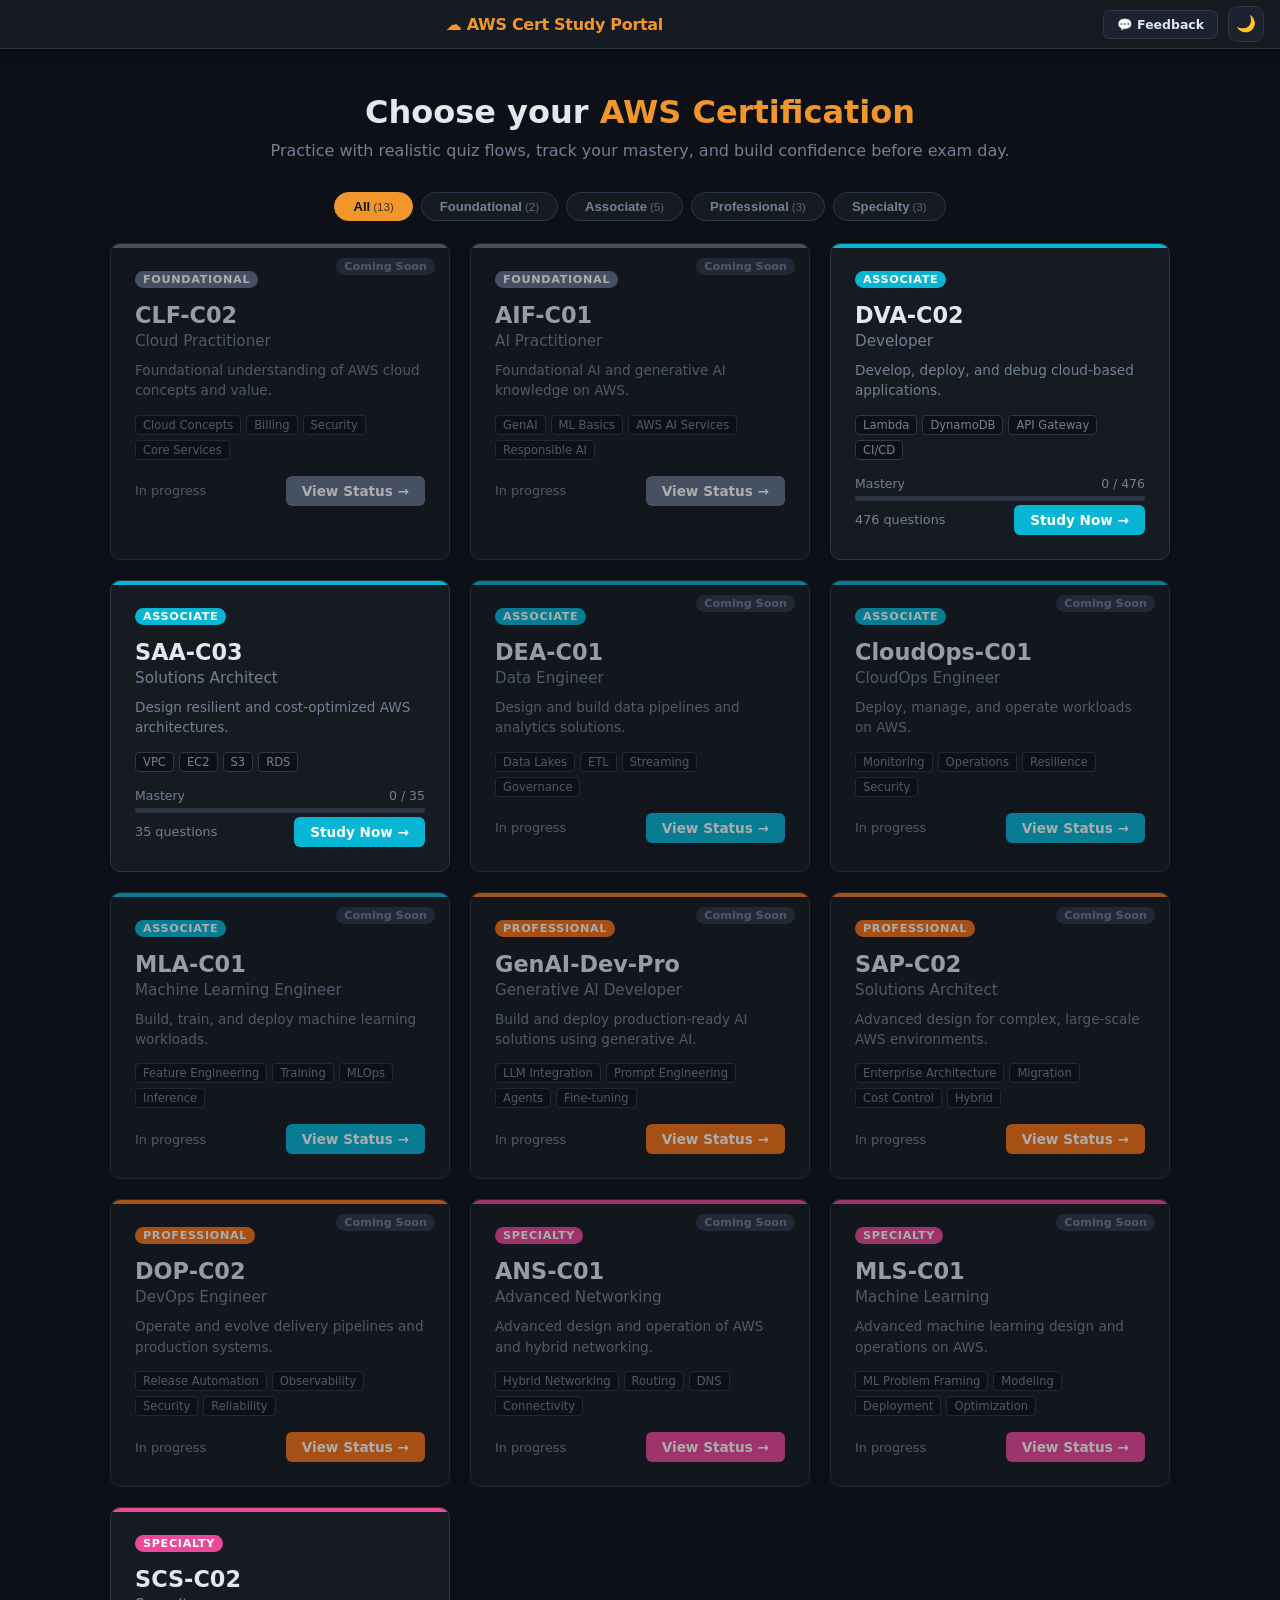
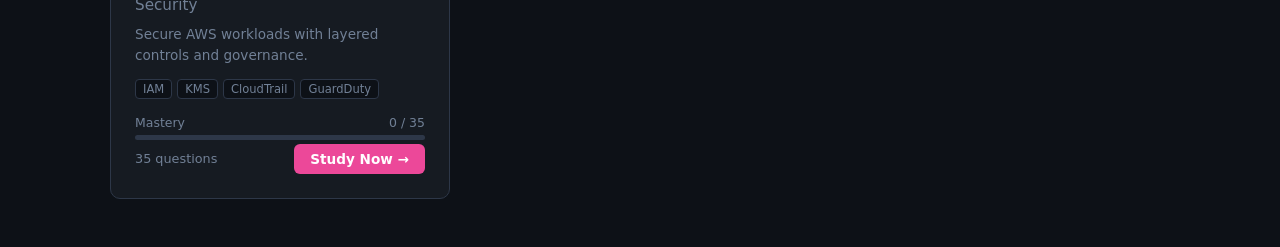
==== commit 7f6bf0ab: "Redesign nav to consistent 2-row layout across all pages - Top row: back link, cert title (centered)" ====
--- a/index.html
+++ b/index.html
@@ -7,14 +7,12 @@
 <link rel="stylesheet" href="style.css">
 <link rel="icon" type="image/svg+xml" href="favicon.svg">
 <style>
-.portal-hero{text-align:center;padding:48px 24px 20px}
+.portal-hero{text-align:center;padding:44px 24px 16px}
 .portal-hero h1{font-size:2rem;font-weight:700;margin:0 0 10px}
 .portal-hero h1 span{color:var(--accent)}
-.portal-hero p{color:var(--text2);font-size:1.05rem;margin:0}
-.portal-actions{display:flex;justify-content:center;gap:10px;padding:0 20px 24px;flex-wrap:wrap}
-.portal-actions a{text-decoration:none}
-.cert-grid{display:grid;grid-template-columns:repeat(auto-fill,minmax(300px,1fr));gap:20px;max-width:1100px;margin:0 auto;padding:0 20px 48px}
-.cert-card{background:var(--card);border:1px solid var(--border);border-radius:var(--radius);padding:24px;cursor:pointer;transition:var(--transition);position:relative;overflow:hidden;text-decoration:none;display:block;color:inherit}
+.portal-hero p{color:var(--text2);font-size:1rem;margin:0}
+.cert-grid{display:grid;grid-template-columns:repeat(auto-fill,minmax(260px,1fr));gap:20px;max-width:1100px;margin:0 auto;padding:0 20px 48px}
+.cert-card{background:var(--card);border:1px solid var(--border);border-radius:var(--radius);padding:24px;transition:var(--transition);position:relative;overflow:hidden;text-decoration:none;display:block;color:inherit}
 .cert-card:hover{transform:translateY(-3px);box-shadow:0 8px 24px rgba(0,0,0,.18)}
 .cert-card::before{content:'';position:absolute;top:0;left:0;right:0;height:4px;background:var(--cert-color)}
 .cert-badge{display:inline-block;font-size:0.7rem;font-weight:700;letter-spacing:.06em;text-transform:uppercase;background:var(--cert-color);color:#fff;padding:2px 8px;border-radius:20px;margin-bottom:10px}
@@ -25,51 +23,117 @@
 .cert-topic{font-size:0.72rem;background:var(--bg);border:1px solid var(--border);border-radius:4px;padding:2px 7px;color:var(--text2)}
 .cert-footer{display:flex;justify-content:space-between;align-items:center;margin-top:4px;gap:10px}
 .cert-qcount{font-size:0.8rem;color:var(--text2)}
-.cert-btn{background:var(--cert-color);color:#fff;border:none;border-radius:6px;padding:7px 16px;font-size:0.85rem;font-weight:600;cursor:pointer;transition:var(--transition);white-space:nowrap}
-.cert-btn:hover{opacity:.85}
+.cert-cta{background:var(--cert-color);color:#fff;border-radius:6px;padding:7px 16px;font-size:0.85rem;font-weight:600;white-space:nowrap;display:inline-block;transition:var(--transition)}
+.cert-card:hover .cert-cta{opacity:.85}
 .cert-progress-wrap{margin-bottom:4px}
 .cert-progress-label{display:flex;justify-content:space-between;font-size:0.78rem;color:var(--text2);margin-bottom:5px}
 .cert-progress-bar{height:5px;background:var(--border);border-radius:3px;overflow:hidden}
 .cert-progress-fill{height:100%;background:var(--cert-color);border-radius:3px;transition:width .5s}
-.cert-card.coming-soon{opacity:.7}
+.cert-card.coming-soon{opacity:.65}
 .coming-soon-badge{position:absolute;top:14px;right:14px;font-size:0.7rem;font-weight:700;background:var(--border);color:var(--text2);padding:2px 8px;border-radius:20px}
-.portal-nav{justify-content:space-between}
-.nav-title{font-size:1.1rem;font-weight:700;display:flex;align-items:center;gap:8px}
-.nav-title span{color:var(--text2);font-weight:400;font-size:.9rem}
-@media(max-width:640px){.portal-hero h1{font-size:1.6rem}}
+.level-filter-bar{display:flex;justify-content:center;gap:8px;padding:16px 20px 22px;flex-wrap:wrap}
+.level-pill{background:var(--card);border:1.5px solid var(--border);color:var(--text2);padding:6px 18px;border-radius:999px;cursor:pointer;font-size:0.82rem;font-weight:600;transition:var(--transition);white-space:nowrap}
+.level-pill:hover{border-color:var(--accent);color:var(--text)}
+.level-pill.active{background:var(--accent);border-color:var(--accent);color:#111}
+.level-count{font-size:0.72rem;opacity:0.75;font-weight:500;margin-left:3px}
+.portal-feedback-btn{font-size:0.78rem;padding:6px 13px;text-decoration:none;display:inline-flex;align-items:center;gap:5px;vertical-align:middle}
+@media(max-width:640px){
+  .portal-hero{padding:28px 12px 10px}
+  .portal-hero h1{font-size:1.6rem}
+  .portal-hero p{font-size:0.92rem}
+  .level-filter-bar{justify-content:center;flex-wrap:wrap;overflow:visible;padding:12px 12px 14px;gap:6px}
+  .level-pill{padding:5px 11px;font-size:0.76rem;flex:0 0 auto}
+  .cert-grid{grid-template-columns:1fr;gap:12px;padding:0 12px 30px}
+  .cert-card{padding:16px}
+  .cert-code{font-size:1.2rem}
+  .cert-footer{flex-wrap:wrap}
+}
 </style>
 <script>(function(){var t=localStorage.getItem('theme')||'dark';document.documentElement.setAttribute('data-theme',t);})();</script>
 </head>
 <body>
-<nav class="portal-nav" style="display:flex;align-items:center;justify-content:space-between;padding:0 20px">
-  <div class="nav-title">&#x2601; AWS Cert Study <span>Portal</span></div>
-  <button class="theme-toggle" id="theme-toggle" onclick="togglePortalTheme()" title="Toggle light/dark mode">&#x1F319;</button>
+<nav>
+  <div class="nav-top">
+    <span class="nav-title-cert">&#x2601; AWS Cert Study Portal</span>
+    <a class="btn portal-feedback-btn" href="feedback.html">&#x1F4AC; Feedback</a>
+    <button class="theme-toggle" id="theme-toggle" onclick="togglePortalTheme()" title="Toggle light/dark mode">&#x1F319;</button>
+  </div>
 </nav>
 <div class="portal-hero">
   <h1>Choose your <span>AWS Certification</span></h1>
-  <p>Practice with realistic quiz flows, track mastery, and build confidence before exam day.</p>
+  <p>Practice with realistic quiz flows, track your mastery, and build confidence before exam day.</p>
 </div>
-<div class="portal-actions"><a class="btn" href="feedback.html">Feedback and Features</a></div>
+<div class="level-filter-bar" id="level-filter-bar"></div>
 <div class="cert-grid" id="cert-grid"></div>
 <script>
 const CERTS = [
   { id:'clf-c02', code:'CLF-C02', name:'Cloud Practitioner', level:'Foundational', color:'#64748b', total:0, href:'coming-soon.html?cert=clf-c02', built:false, topics:['Cloud Concepts','Billing','Security','Core Services'], desc:'Foundational understanding of AWS cloud concepts and value.' },
-  { id:'aif-c01', code:'AIF-C01', name:'AI Practitioner', level:'Foundational', color:'#6366f1', total:0, href:'coming-soon.html?cert=aif-c01', built:false, topics:['GenAI','ML Basics','AWS AI Services','Responsible AI'], desc:'Foundational AI and generative AI knowledge on AWS.' },
-  { id:'soa-c02', code:'SOA-C02', name:'SysOps Administrator - Associate', level:'Associate', color:'#0ea5e9', total:0, href:'coming-soon.html?cert=soa-c02', built:false, topics:['Monitoring','Operations','Resilience','Security'], desc:'Deploy, manage, and operate workloads on AWS.' },
-  { id:'dva-c02', code:'DVA-C02', name:'Developer - Associate', level:'Associate', color:'#f0962a', total:471, href:'dva-c02.html', built:true, topics:['Lambda','DynamoDB','API Gateway','CI/CD'], desc:'Develop, deploy, and debug cloud-based applications.' },
-  { id:'saa-c03', code:'SAA-C03', name:'Solutions Architect - Associate', level:'Associate', color:'#3b82f6', total:30, href:'saa-c03.html', built:true, topics:['VPC','EC2','S3','RDS'], desc:'Design resilient and cost-optimized AWS architectures.' },
-  { id:'dea-c01', code:'DEA-C01', name:'Data Engineer - Associate', level:'Associate', color:'#14b8a6', total:0, href:'coming-soon.html?cert=dea-c01', built:false, topics:['Data Lakes','ETL','Streaming','Governance'], desc:'Design and build data pipelines and analytics solutions.' },
-  { id:'mla-c01', code:'MLA-C01', name:'Machine Learning Engineer - Associate', level:'Associate', color:'#8b5cf6', total:0, href:'coming-soon.html?cert=mla-c01', built:false, topics:['Feature Engineering','Training','MLOps','Inference'], desc:'Build, train, and deploy machine learning workloads.' },
-  { id:'sap-c02', code:'SAP-C02', name:'Solutions Architect - Professional', level:'Professional', color:'#1d4ed8', total:0, href:'coming-soon.html?cert=sap-c02', built:false, topics:['Enterprise Architecture','Migration','Cost Control','Hybrid'], desc:'Advanced design for complex, large-scale AWS environments.' },
-  { id:'dop-c02', code:'DOP-C02', name:'DevOps Engineer - Professional', level:'Professional', color:'#f97316', total:0, href:'coming-soon.html?cert=dop-c02', built:false, topics:['Release Automation','Observability','Security','Reliability'], desc:'Operate and evolve delivery pipelines and production systems.' },
-  { id:'ans-c01', code:'ANS-C01', name:'Advanced Networking - Specialty', level:'Specialty', color:'#0f766e', total:0, href:'coming-soon.html?cert=ans-c01', built:false, topics:['Hybrid Networking','Routing','DNS','Connectivity'], desc:'Advanced design and operation of AWS and hybrid networking.' },
-  { id:'mls-c01', code:'MLS-C01', name:'Machine Learning - Specialty', level:'Specialty', color:'#7c3aed', total:0, href:'coming-soon.html?cert=mls-c01', built:false, topics:['ML Problem Framing','Modeling','Deployment','Optimization'], desc:'Advanced machine learning design and operations on AWS.' },
-  { id:'scs-c02', code:'SCS-C02', name:'Security - Specialty', level:'Specialty', color:'#ef4444', total:30, href:'scs-c02.html', built:true, topics:['IAM','KMS','CloudTrail','GuardDuty'], desc:'Secure AWS workloads with layered controls and governance.' }
+  { id:'aif-c01', code:'AIF-C01', name:'AI Practitioner', level:'Foundational', color:'#64748b', total:0, href:'coming-soon.html?cert=aif-c01', built:false, topics:['GenAI','ML Basics','AWS AI Services','Responsible AI'], desc:'Foundational AI and generative AI knowledge on AWS.' },
+  { id:'dva-c02', code:'DVA-C02', name:'Developer', level:'Associate', color:'#06b6d4', total:476, href:'dva-c02.html', built:true, topics:['Lambda','DynamoDB','API Gateway','CI/CD'], desc:'Develop, deploy, and debug cloud-based applications.' },
+  { id:'saa-c03', code:'SAA-C03', name:'Solutions Architect', level:'Associate', color:'#06b6d4', total:35, href:'saa-c03.html', built:true, topics:['VPC','EC2','S3','RDS'], desc:'Design resilient and cost-optimized AWS architectures.' },
+  { id:'dea-c01', code:'DEA-C01', name:'Data Engineer', level:'Associate', color:'#06b6d4', total:0, href:'coming-soon.html?cert=dea-c01', built:false, topics:['Data Lakes','ETL','Streaming','Governance'], desc:'Design and build data pipelines and analytics solutions.' },
+  { id:'cloudops-c01', code:'CloudOps-C01', name:'CloudOps Engineer', level:'Associate', color:'#06b6d4', total:0, href:'coming-soon.html?cert=cloudops-c01', built:false, topics:['Monitoring','Operations','Resilience','Security'], desc:'Deploy, manage, and operate workloads on AWS.' },
+  { id:'mla-c01', code:'MLA-C01', name:'Machine Learning Engineer', level:'Associate', color:'#06b6d4', total:0, href:'coming-soon.html?cert=mla-c01', built:false, topics:['Feature Engineering','Training','MLOps','Inference'], desc:'Build, train, and deploy machine learning workloads.' },
+  { id:'genai-developer-pro', code:'GenAI-Dev-Pro', name:'Generative AI Developer', level:'Professional', color:'#f97316', total:0, href:'coming-soon.html?cert=genai-developer-pro', built:false, topics:['LLM Integration','Prompt Engineering','Agents','Fine-tuning'], desc:'Build and deploy production-ready AI solutions using generative AI.' },
+  { id:'sap-c02', code:'SAP-C02', name:'Solutions Architect', level:'Professional', color:'#f97316', total:0, href:'coming-soon.html?cert=sap-c02', built:false, topics:['Enterprise Architecture','Migration','Cost Control','Hybrid'], desc:'Advanced design for complex, large-scale AWS environments.' },
+  { id:'dop-c02', code:'DOP-C02', name:'DevOps Engineer', level:'Professional', color:'#f97316', total:0, href:'coming-soon.html?cert=dop-c02', built:false, topics:['Release Automation','Observability','Security','Reliability'], desc:'Operate and evolve delivery pipelines and production systems.' },
+  { id:'ans-c01', code:'ANS-C01', name:'Advanced Networking', level:'Specialty', color:'#ec4899', total:0, href:'coming-soon.html?cert=ans-c01', built:false, topics:['Hybrid Networking','Routing','DNS','Connectivity'], desc:'Advanced design and operation of AWS and hybrid networking.' },
+  { id:'mls-c01', code:'MLS-C01', name:'Machine Learning', level:'Specialty', color:'#ec4899', total:0, href:'coming-soon.html?cert=mls-c01', built:false, topics:['ML Problem Framing','Modeling','Deployment','Optimization'], desc:'Advanced machine learning design and operations on AWS.' },
+  { id:'scs-c02', code:'SCS-C02', name:'Security', level:'Specialty', color:'#ec4899', total:35, href:'scs-c02.html', built:true, topics:['IAM','KMS','CloudTrail','GuardDuty'], desc:'Secure AWS workloads with layered controls and governance.' }
 ];
+
+var currentLevel = 'all';
+
 function readProgress(certId){try{var raw=localStorage.getItem('aws-quiz-progress-'+certId);if(!raw)return{mastered:0,seen:0};var p=JSON.parse(raw);var mastered=0,seen=0;for(var key in p){var e=p[key];if(e&&(e.correct>0||e.incorrect>0))seen++;if(e&&e.correct>=1)mastered++;}return{mastered:mastered,seen:seen};}catch(e){return{mastered:0,seen:0};}}
-function buildCards(){var grid=document.getElementById('cert-grid');var html='';for(var i=0;i<CERTS.length;i++){var cert=CERTS[i];var prog=readProgress(cert.id);var pct=cert.total>0?Math.round((prog.mastered/cert.total)*100):0;var topics=cert.topics.map(function(t){return '<span class="cert-topic">'+t+'</span>';}).join('');var progressHtml=cert.built?('<div class="cert-progress-wrap"><div class="cert-progress-label"><span>Mastery</span><span>'+prog.mastered+' / '+cert.total+' questions</span></div><div class="cert-progress-bar"><div class="cert-progress-fill" style="width:'+pct+'%"></div></div></div>'):'';html+='<a class="cert-card'+(cert.built?'':' coming-soon')+'" href="'+cert.href+'" style="--cert-color:'+cert.color+'">'+(!cert.built?'<span class="coming-soon-badge">Coming Soon</span>':'')+'<div class="cert-badge">'+cert.level+'</div><div class="cert-code">'+cert.code+'</div><div class="cert-name">'+cert.name+'</div><div class="cert-desc">'+cert.desc+'</div><div class="cert-topics">'+topics+'</div>'+progressHtml+'<div class="cert-footer"><span class="cert-qcount">'+(cert.total>0?cert.total+' questions':'Question bank in progress')+'</span><button class="cert-btn" onclick="event.preventDefault();window.location=\''+cert.href+'\'">'+(cert.built?'Start Studying ->':'View Status ->')+'</button></div></a>'; }grid.innerHTML=html;}
+
+function filterCerts(level) {
+  currentLevel = level;
+  document.querySelectorAll('.level-pill').forEach(function(p){ p.classList.toggle('active', p.dataset.level === level); });
+  buildCards();
+}
+
+function buildFilterBar() {
+  var bar = document.getElementById('level-filter-bar');
+  var levels = ['all','Foundational','Associate','Professional','Specialty'];
+  var labels = {all:'All'};
+  var counts = {all:CERTS.length};
+  levels.slice(1).forEach(function(l){ counts[l] = CERTS.filter(function(c){return c.level===l;}).length; labels[l]=l; });
+  bar.innerHTML = levels.map(function(l){
+    return '<button class="level-pill'+(l==='all'?' active':'')+'" data-level="'+l+'" onclick="filterCerts(\''+l+'\')">'+
+      (l==='all'?'All':l)+'<span class="level-count">('+counts[l]+')</span></button>';
+  }).join('');
+}
+
+function buildCards(){
+  var grid = document.getElementById('cert-grid');
+  var list = currentLevel === 'all' ? CERTS : CERTS.filter(function(c){ return c.level === currentLevel; });
+  var html = '';
+  for(var i=0;i<list.length;i++){
+    var cert=list[i];
+    var prog=readProgress(cert.id);
+    var pct=cert.total>0?Math.round((prog.mastered/cert.total)*100):0;
+    var topics=cert.topics.map(function(t){return '<span class="cert-topic">'+t+'</span>';}).join('');
+    var progressHtml=cert.built?('<div class="cert-progress-wrap"><div class="cert-progress-label"><span>Mastery</span><span>'+prog.mastered+' / '+cert.total+'</span></div><div class="cert-progress-bar"><div class="cert-progress-fill" style="width:'+pct+'%"></div></div></div>'):'';
+    html+='<a class="cert-card'+(cert.built?'':' coming-soon')+'" href="'+cert.href+'" style="--cert-color:'+cert.color+'">'+
+      (!cert.built?'<span class="coming-soon-badge">Coming Soon</span>':'')+
+      '<div class="cert-badge">'+cert.level+'</div>'+
+      '<div class="cert-code">'+cert.code+'</div>'+
+      '<div class="cert-name">'+cert.name+'</div>'+
+      '<div class="cert-desc">'+cert.desc+'</div>'+
+      '<div class="cert-topics">'+topics+'</div>'+
+      progressHtml+
+      '<div class="cert-footer">'+
+        '<span class="cert-qcount">'+(cert.total>0?cert.total+' questions':'In progress')+'</span>'+
+        '<span class="cert-cta">'+(cert.built?'Study Now &rarr;':'View Status &rarr;')+'</span>'+
+      '</div>'+
+    '</a>';
+  }
+  grid.innerHTML = html;
+}
+
 function togglePortalTheme(){var html=document.documentElement;var current=html.getAttribute('data-theme');var next=current==='dark'?'light':'dark';html.setAttribute('data-theme',next);localStorage.setItem('theme',next);document.getElementById('theme-toggle').textContent=next==='dark'?'🌙':'☀️';}
 (function(){var t=localStorage.getItem('theme')||'dark';document.getElementById('theme-toggle').textContent=t==='dark'?'🌙':'☀️';})();
+buildFilterBar();
 buildCards();
 </script>
 </body>
--- a/style.css
+++ b/style.css
@@ -12,14 +12,18 @@
   --shadow:0 2px 8px rgba(0,0,0,0.08);
 }
 body{background:var(--bg);color:var(--text);font-family:-apple-system,BlinkMacSystemFont,'Segoe UI',system-ui,sans-serif;min-height:100vh;display:flex;flex-direction:column;transition:background 0.25s,color 0.25s}
-nav{background:var(--card);border-bottom:1px solid var(--border);display:flex;align-items:center;padding:0 20px;position:sticky;top:0;z-index:100;flex-wrap:wrap;gap:4px;box-shadow:var(--shadow)}
-.nav-logo{font-size:1.1rem;font-weight:800;color:var(--accent);padding:14px 0;margin-right:16px;white-space:nowrap;letter-spacing:-0.3px}
-.nav-logo span{color:var(--text2);font-size:0.75rem;font-weight:500;vertical-align:middle;margin-left:6px}
-.nav-tabs{display:flex;gap:2px;flex:1}
-.nav-tab{background:none;border:none;color:var(--text2);padding:16px 14px;cursor:pointer;font-size:0.85rem;font-weight:500;border-bottom:2px solid transparent;transition:var(--transition);white-space:nowrap}
+nav{background:var(--card);border-bottom:1px solid var(--border);position:sticky;top:0;z-index:100;box-shadow:var(--shadow)}
+.nav-top{display:flex;align-items:center;padding:0 16px;gap:10px;min-height:48px}
+.nav-back{background:none;border:none;color:var(--text2);padding:0;cursor:pointer;font-size:0.82rem;font-weight:500;display:inline-flex;align-items:center;gap:4px;transition:var(--transition);text-decoration:none;white-space:nowrap;flex-shrink:0}
+.nav-back:hover{color:var(--accent)}
+.nav-title-cert{font-size:1rem;font-weight:800;color:var(--accent);white-space:nowrap;letter-spacing:-0.3px;flex:1;text-align:center;overflow:hidden;text-overflow:ellipsis}
+.nav-title-cert .sub{color:var(--text2);font-size:0.72rem;font-weight:500;margin-left:5px}
+.nav-tabs{display:flex;gap:0;overflow-x:auto;scrollbar-width:none;-ms-overflow-style:none;border-top:1px solid var(--border)}
+.nav-tabs::-webkit-scrollbar{display:none}
+.nav-tab{background:none;border:none;color:var(--text2);padding:12px 16px;cursor:pointer;font-size:0.82rem;font-weight:500;border-bottom:2px solid transparent;transition:var(--transition);white-space:nowrap;flex:1;text-align:center}
 .nav-tab:hover{color:var(--text)}
 .nav-tab.active{color:var(--accent);border-bottom-color:var(--accent)}
-.theme-toggle{background:var(--btn);border:1px solid var(--border);color:var(--text2);width:34px;height:34px;border-radius:8px;cursor:pointer;font-size:0.9rem;display:inline-flex;align-items:center;justify-content:center;line-height:1;transition:var(--transition);margin-left:8px;flex-shrink:0}
+.theme-toggle{background:var(--btn);border:1px solid var(--border);color:var(--text2);width:36px;height:36px;border-radius:10px;cursor:pointer;font-size:1rem;display:inline-flex;align-items:center;justify-content:center;line-height:1;transition:var(--transition);flex-shrink:0}
 .theme-toggle:hover{border-color:var(--accent);color:var(--accent)}
 main{flex:1;padding:24px 20px;max-width:920px;margin:0 auto;width:100%}
 .tab-panel{display:none}
@@ -119,13 +123,16 @@
 .btn-primary{background:var(--accent);border-color:var(--accent);color:#111;font-weight:700}
 .btn-primary:hover{background:var(--accent2);border-color:var(--accent2)}
 .btn-sm{padding:5px 12px;font-size:0.75rem}
+.weak-topic-tag{background:rgba(229,62,62,0.1);color:var(--wrong);border:1px solid rgba(229,62,62,0.25);padding:2px 9px;border-radius:999px;font-size:0.72rem;font-weight:700;white-space:nowrap}
+.weak-topic-none{color:var(--text2);font-size:0.75rem}
 
 @media(max-width:640px){
-  nav{padding:6px 12px;gap:6px}
-  .nav-logo{padding:8px 0;margin-right:8px;font-size:1rem}
-  .nav-logo span{display:none}
-  .theme-toggle{margin-left:auto;width:32px;height:32px;font-size:0.85rem}
-  .nav-tabs{order:3;width:100%;overflow-x:auto;scrollbar-width:none;-ms-overflow-style:none}
-  .nav-tabs::-webkit-scrollbar{display:none}
-  .nav-tab{padding:12px 10px;font-size:0.78rem;flex:0 0 auto}
+  .nav-top{padding:0 12px;min-height:44px;gap:8px}
+  .nav-title-cert{font-size:0.92rem}
+  .nav-title-cert .sub{display:none}
+  .nav-tab{padding:10px 8px;font-size:0.76rem}
+  main{padding:18px 12px}
+  .question-card{padding:16px}
+  .result-card{padding:24px 16px}
+  .flash-face{padding:20px}
 }
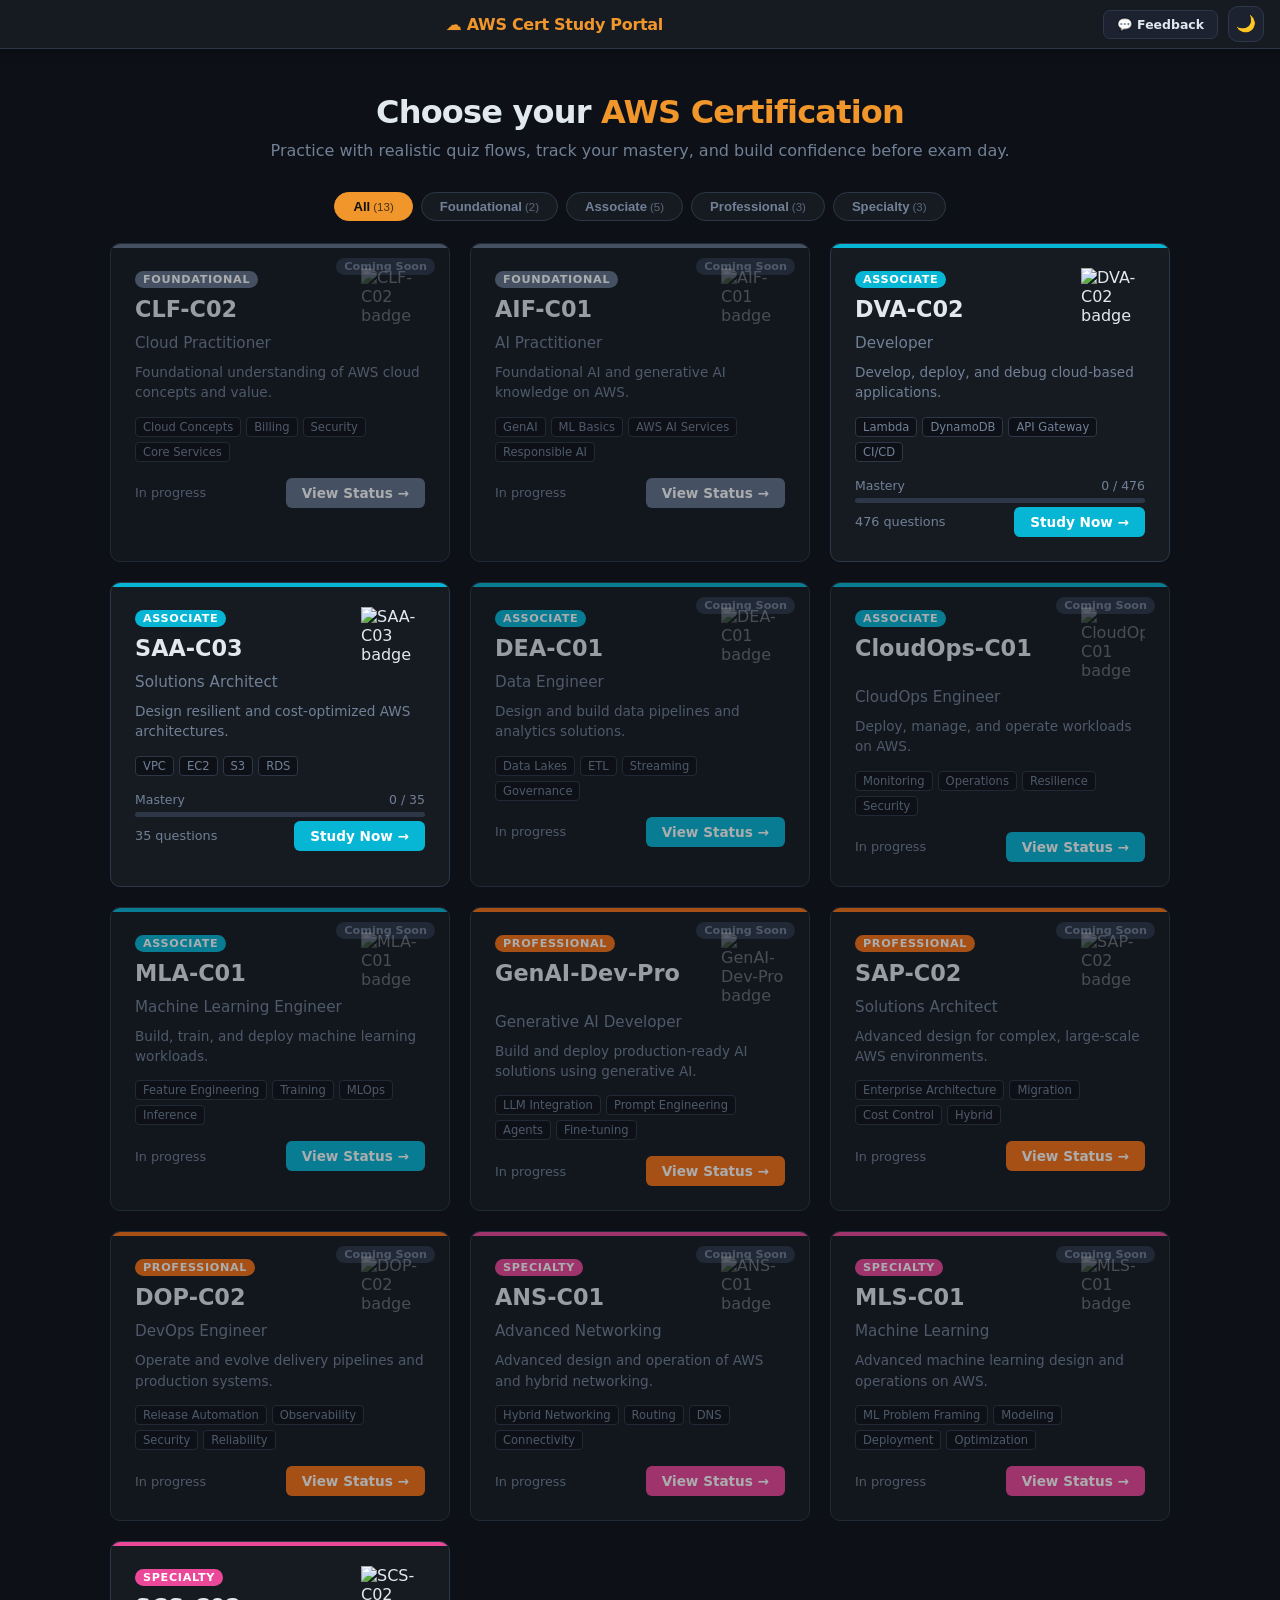
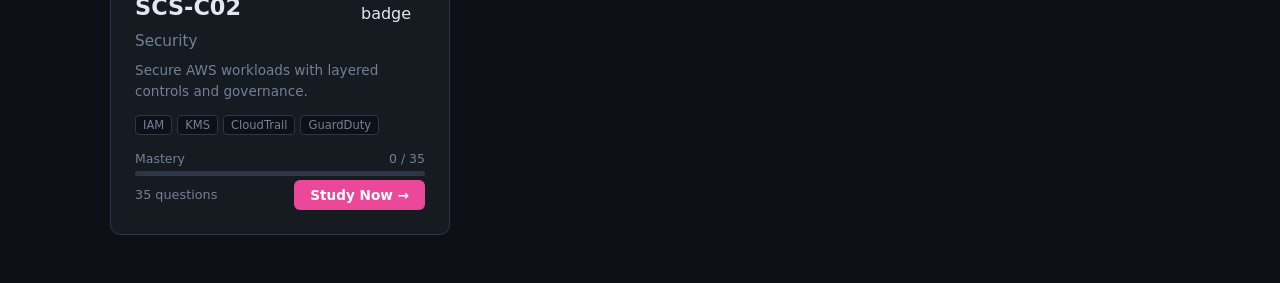
==== commit 4b147667: "Add official AWS cert badge images to all cert cards" ====
--- a/index.html
+++ b/index.html
@@ -8,7 +8,7 @@
 <link rel="icon" type="image/svg+xml" href="favicon.svg">
 <style>
 .portal-hero{text-align:center;padding:44px 24px 16px}
-.portal-hero h1{font-size:2rem;font-weight:700;margin:0 0 10px}
+.portal-hero h1{font-size:2rem;font-weight:800;margin:0 0 10px;letter-spacing:-0.8px}
 .portal-hero h1 span{color:var(--accent)}
 .portal-hero p{color:var(--text2);font-size:1rem;margin:0}
 .cert-grid{display:grid;grid-template-columns:repeat(auto-fill,minmax(260px,1fr));gap:20px;max-width:1100px;margin:0 auto;padding:0 20px 48px}
@@ -17,6 +17,11 @@
 .cert-card::before{content:'';position:absolute;top:0;left:0;right:0;height:4px;background:var(--cert-color)}
 .cert-badge{display:inline-block;font-size:0.7rem;font-weight:700;letter-spacing:.06em;text-transform:uppercase;background:var(--cert-color);color:#fff;padding:2px 8px;border-radius:20px;margin-bottom:10px}
 .cert-code{font-size:1.4rem;font-weight:800;margin:4px 0}
+.cert-header{display:flex;justify-content:space-between;align-items:flex-start;margin-bottom:8px;gap:8px}
+.cert-header .cert-badge{margin-bottom:4px}
+.cert-badge-img{width:64px;height:auto;object-fit:contain;flex-shrink:0;transition:transform 0.2s ease}
+.cert-card:hover .cert-badge-img{transform:scale(1.08)}
+.cert-card.coming-soon .cert-badge-img{opacity:0.4;filter:grayscale(0.3)}
 .cert-name{font-size:0.95rem;color:var(--text2);margin-bottom:10px}
 .cert-desc{font-size:0.85rem;color:var(--text2);line-height:1.5;margin-bottom:14px}
 .cert-topics{display:flex;flex-wrap:wrap;gap:5px;margin-bottom:16px}
@@ -46,6 +51,7 @@
   .cert-grid{grid-template-columns:1fr;gap:12px;padding:0 12px 30px}
   .cert-card{padding:16px}
   .cert-code{font-size:1.2rem}
+  .cert-badge-img{width:52px}
   .cert-footer{flex-wrap:wrap}
 }
 </style>
@@ -66,20 +72,21 @@
 <div class="level-filter-bar" id="level-filter-bar"></div>
 <div class="cert-grid" id="cert-grid"></div>
 <script>
+const BD='https://d1.awsstatic.com/onedam/marketing-channels/website/aws/en_US/certification/approved/images/certification-badges/';
 const CERTS = [
-  { id:'clf-c02', code:'CLF-C02', name:'Cloud Practitioner', level:'Foundational', color:'#64748b', total:0, href:'coming-soon.html?cert=clf-c02', built:false, topics:['Cloud Concepts','Billing','Security','Core Services'], desc:'Foundational understanding of AWS cloud concepts and value.' },
-  { id:'aif-c01', code:'AIF-C01', name:'AI Practitioner', level:'Foundational', color:'#64748b', total:0, href:'coming-soon.html?cert=aif-c01', built:false, topics:['GenAI','ML Basics','AWS AI Services','Responsible AI'], desc:'Foundational AI and generative AI knowledge on AWS.' },
-  { id:'dva-c02', code:'DVA-C02', name:'Developer', level:'Associate', color:'#06b6d4', total:476, href:'dva-c02.html', built:true, topics:['Lambda','DynamoDB','API Gateway','CI/CD'], desc:'Develop, deploy, and debug cloud-based applications.' },
-  { id:'saa-c03', code:'SAA-C03', name:'Solutions Architect', level:'Associate', color:'#06b6d4', total:35, href:'saa-c03.html', built:true, topics:['VPC','EC2','S3','RDS'], desc:'Design resilient and cost-optimized AWS architectures.' },
-  { id:'dea-c01', code:'DEA-C01', name:'Data Engineer', level:'Associate', color:'#06b6d4', total:0, href:'coming-soon.html?cert=dea-c01', built:false, topics:['Data Lakes','ETL','Streaming','Governance'], desc:'Design and build data pipelines and analytics solutions.' },
-  { id:'cloudops-c01', code:'CloudOps-C01', name:'CloudOps Engineer', level:'Associate', color:'#06b6d4', total:0, href:'coming-soon.html?cert=cloudops-c01', built:false, topics:['Monitoring','Operations','Resilience','Security'], desc:'Deploy, manage, and operate workloads on AWS.' },
-  { id:'mla-c01', code:'MLA-C01', name:'Machine Learning Engineer', level:'Associate', color:'#06b6d4', total:0, href:'coming-soon.html?cert=mla-c01', built:false, topics:['Feature Engineering','Training','MLOps','Inference'], desc:'Build, train, and deploy machine learning workloads.' },
-  { id:'genai-developer-pro', code:'GenAI-Dev-Pro', name:'Generative AI Developer', level:'Professional', color:'#f97316', total:0, href:'coming-soon.html?cert=genai-developer-pro', built:false, topics:['LLM Integration','Prompt Engineering','Agents','Fine-tuning'], desc:'Build and deploy production-ready AI solutions using generative AI.' },
-  { id:'sap-c02', code:'SAP-C02', name:'Solutions Architect', level:'Professional', color:'#f97316', total:0, href:'coming-soon.html?cert=sap-c02', built:false, topics:['Enterprise Architecture','Migration','Cost Control','Hybrid'], desc:'Advanced design for complex, large-scale AWS environments.' },
-  { id:'dop-c02', code:'DOP-C02', name:'DevOps Engineer', level:'Professional', color:'#f97316', total:0, href:'coming-soon.html?cert=dop-c02', built:false, topics:['Release Automation','Observability','Security','Reliability'], desc:'Operate and evolve delivery pipelines and production systems.' },
-  { id:'ans-c01', code:'ANS-C01', name:'Advanced Networking', level:'Specialty', color:'#ec4899', total:0, href:'coming-soon.html?cert=ans-c01', built:false, topics:['Hybrid Networking','Routing','DNS','Connectivity'], desc:'Advanced design and operation of AWS and hybrid networking.' },
-  { id:'mls-c01', code:'MLS-C01', name:'Machine Learning', level:'Specialty', color:'#ec4899', total:0, href:'coming-soon.html?cert=mls-c01', built:false, topics:['ML Problem Framing','Modeling','Deployment','Optimization'], desc:'Advanced machine learning design and operations on AWS.' },
-  { id:'scs-c02', code:'SCS-C02', name:'Security', level:'Specialty', color:'#ec4899', total:35, href:'scs-c02.html', built:true, topics:['IAM','KMS','CloudTrail','GuardDuty'], desc:'Secure AWS workloads with layered controls and governance.' }
+  { id:'clf-c02', code:'CLF-C02', name:'Cloud Practitioner', level:'Foundational', color:'#64748b', total:0, href:'coming-soon.html?cert=clf-c02', built:false, topics:['Cloud Concepts','Billing','Security','Core Services'], desc:'Foundational understanding of AWS cloud concepts and value.', badge:BD+'450x520_lower.156c60f871fa39a09e89586c7520d404d18d13af.png' },
+  { id:'aif-c01', code:'AIF-C01', name:'AI Practitioner', level:'Foundational', color:'#64748b', total:0, href:'coming-soon.html?cert=aif-c01', built:false, topics:['GenAI','ML Basics','AWS AI Services','Responsible AI'], desc:'Foundational AI and generative AI knowledge on AWS.', badge:BD+'1268_AWS_Cert_Template_badges_AI-Practitioner.aab7160e1a9809a5f39199b24ee014bc2598a4d1.png' },
+  { id:'dva-c02', code:'DVA-C02', name:'Developer', level:'Associate', color:'#06b6d4', total:476, href:'dva-c02.html', built:true, topics:['Lambda','DynamoDB','API Gateway','CI/CD'], desc:'Develop, deploy, and debug cloud-based applications.', badge:BD+'1268_AWS_Cert_Template_badges_Developer.48b58911afa0d71c5655bbaf91fa5442bcc32f5d.png' },
+  { id:'saa-c03', code:'SAA-C03', name:'Solutions Architect', level:'Associate', color:'#06b6d4', total:35, href:'saa-c03.html', built:true, topics:['VPC','EC2','S3','RDS'], desc:'Design resilient and cost-optimized AWS architectures.', badge:BD+'1268_AWS_Cert_Template_badges_Solutions-Architect-Associate.b9f37074b41d1f226d896be5ae25c2d53a3d018a.png' },
+  { id:'dea-c01', code:'DEA-C01', name:'Data Engineer', level:'Associate', color:'#06b6d4', total:0, href:'coming-soon.html?cert=dea-c01', built:false, topics:['Data Lakes','ETL','Streaming','Governance'], desc:'Design and build data pipelines and analytics solutions.', badge:BD+'1268_AWS_Cert_Template_badges_Data-Engineer-Associate.9fbc85c55c859477142224b72b9c85e5f652bd32.png' },
+  { id:'cloudops-c01', code:'CloudOps-C01', name:'CloudOps Engineer', level:'Associate', color:'#06b6d4', total:0, href:'coming-soon.html?cert=cloudops-c01', built:false, topics:['Monitoring','Operations','Resilience','Security'], desc:'Deploy, manage, and operate workloads on AWS.', badge:BD+'AWS_Cert_Template_badges_CloudOps-Associate.cf2d56533d61c33192dfa167dace6f7ade7ae81d.png' },
+  { id:'mla-c01', code:'MLA-C01', name:'Machine Learning Engineer', level:'Associate', color:'#06b6d4', total:0, href:'coming-soon.html?cert=mla-c01', built:false, topics:['Feature Engineering','Training','MLOps','Inference'], desc:'Build, train, and deploy machine learning workloads.', badge:BD+'1268_AWS_Cert_Template_badges_Machine-Learning-Engineer-Associate.a1b26660e12e04d271aa95ca27d0466c05f47267.png' },
+  { id:'genai-developer-pro', code:'GenAI-Dev-Pro', name:'Generative AI Developer', level:'Professional', color:'#f97316', total:0, href:'coming-soon.html?cert=genai-developer-pro', built:false, topics:['LLM Integration','Prompt Engineering','Agents','Fine-tuning'], desc:'Build and deploy production-ready AI solutions using generative AI.', badge:BD+'AWS_Cert_Template_badges_Generative-AI-Developer.71272f99ee39092fd6fe7a119330dad479d67ca4.png' },
+  { id:'sap-c02', code:'SAP-C02', name:'Solutions Architect', level:'Professional', color:'#f97316', total:0, href:'coming-soon.html?cert=sap-c02', built:false, topics:['Enterprise Architecture','Migration','Cost Control','Hybrid'], desc:'Advanced design for complex, large-scale AWS environments.', badge:BD+'1268_AWS_Cert_Template_badges_Solutions-Architect-Professional.e21d85644aef79d8795c2be140a88f9127cd80bf.png' },
+  { id:'dop-c02', code:'DOP-C02', name:'DevOps Engineer', level:'Professional', color:'#f97316', total:0, href:'coming-soon.html?cert=dop-c02', built:false, topics:['Release Automation','Observability','Security','Reliability'], desc:'Operate and evolve delivery pipelines and production systems.', badge:BD+'1268_AWS_Cert_Template_badges_DevOps-Engineer.dca519446f0ce62e25dd4e47fec830c73e7e7393.png' },
+  { id:'ans-c01', code:'ANS-C01', name:'Advanced Networking', level:'Specialty', color:'#ec4899', total:0, href:'coming-soon.html?cert=ans-c01', built:false, topics:['Hybrid Networking','Routing','DNS','Connectivity'], desc:'Advanced design and operation of AWS and hybrid networking.', badge:BD+'1268_AWS_Cert_Template_badges_Adv-Networking.a8edc59ae823bcd1775a719791076b3de99cb8ee.png' },
+  { id:'mls-c01', code:'MLS-C01', name:'Machine Learning', level:'Specialty', color:'#ec4899', total:0, href:'coming-soon.html?cert=mls-c01', built:false, topics:['ML Problem Framing','Modeling','Deployment','Optimization'], desc:'Advanced machine learning design and operations on AWS.', badge:BD+'AWS-CredlyBadges_Machine-Learning.b7b18deedcc86c5bc96939d3b62b1a3ed8b76c3b.png' },
+  { id:'scs-c02', code:'SCS-C02', name:'Security', level:'Specialty', color:'#ec4899', total:35, href:'scs-c02.html', built:true, topics:['IAM','KMS','CloudTrail','GuardDuty'], desc:'Secure AWS workloads with layered controls and governance.', badge:BD+'1268_AWS_Cert_Template_badges_Security.a496af5c816d7d0c62c830f89393ae9ce7b84601.png' }
 ];
 
 var currentLevel = 'all';
@@ -116,8 +123,10 @@
     var progressHtml=cert.built?('<div class="cert-progress-wrap"><div class="cert-progress-label"><span>Mastery</span><span>'+prog.mastered+' / '+cert.total+'</span></div><div class="cert-progress-bar"><div class="cert-progress-fill" style="width:'+pct+'%"></div></div></div>'):'';
     html+='<a class="cert-card'+(cert.built?'':' coming-soon')+'" href="'+cert.href+'" style="--cert-color:'+cert.color+'">'+
       (!cert.built?'<span class="coming-soon-badge">Coming Soon</span>':'')+
-      '<div class="cert-badge">'+cert.level+'</div>'+
-      '<div class="cert-code">'+cert.code+'</div>'+
+      '<div class="cert-header">'+
+        '<div><div class="cert-badge">'+cert.level+'</div><div class="cert-code">'+cert.code+'</div></div>'+
+        (cert.badge?'<img class="cert-badge-img" src="'+cert.badge+'" alt="'+cert.code+' badge" loading="lazy">':'')+
+      '</div>'+
       '<div class="cert-name">'+cert.name+'</div>'+
       '<div class="cert-desc">'+cert.desc+'</div>'+
       '<div class="cert-topics">'+topics+'</div>'+
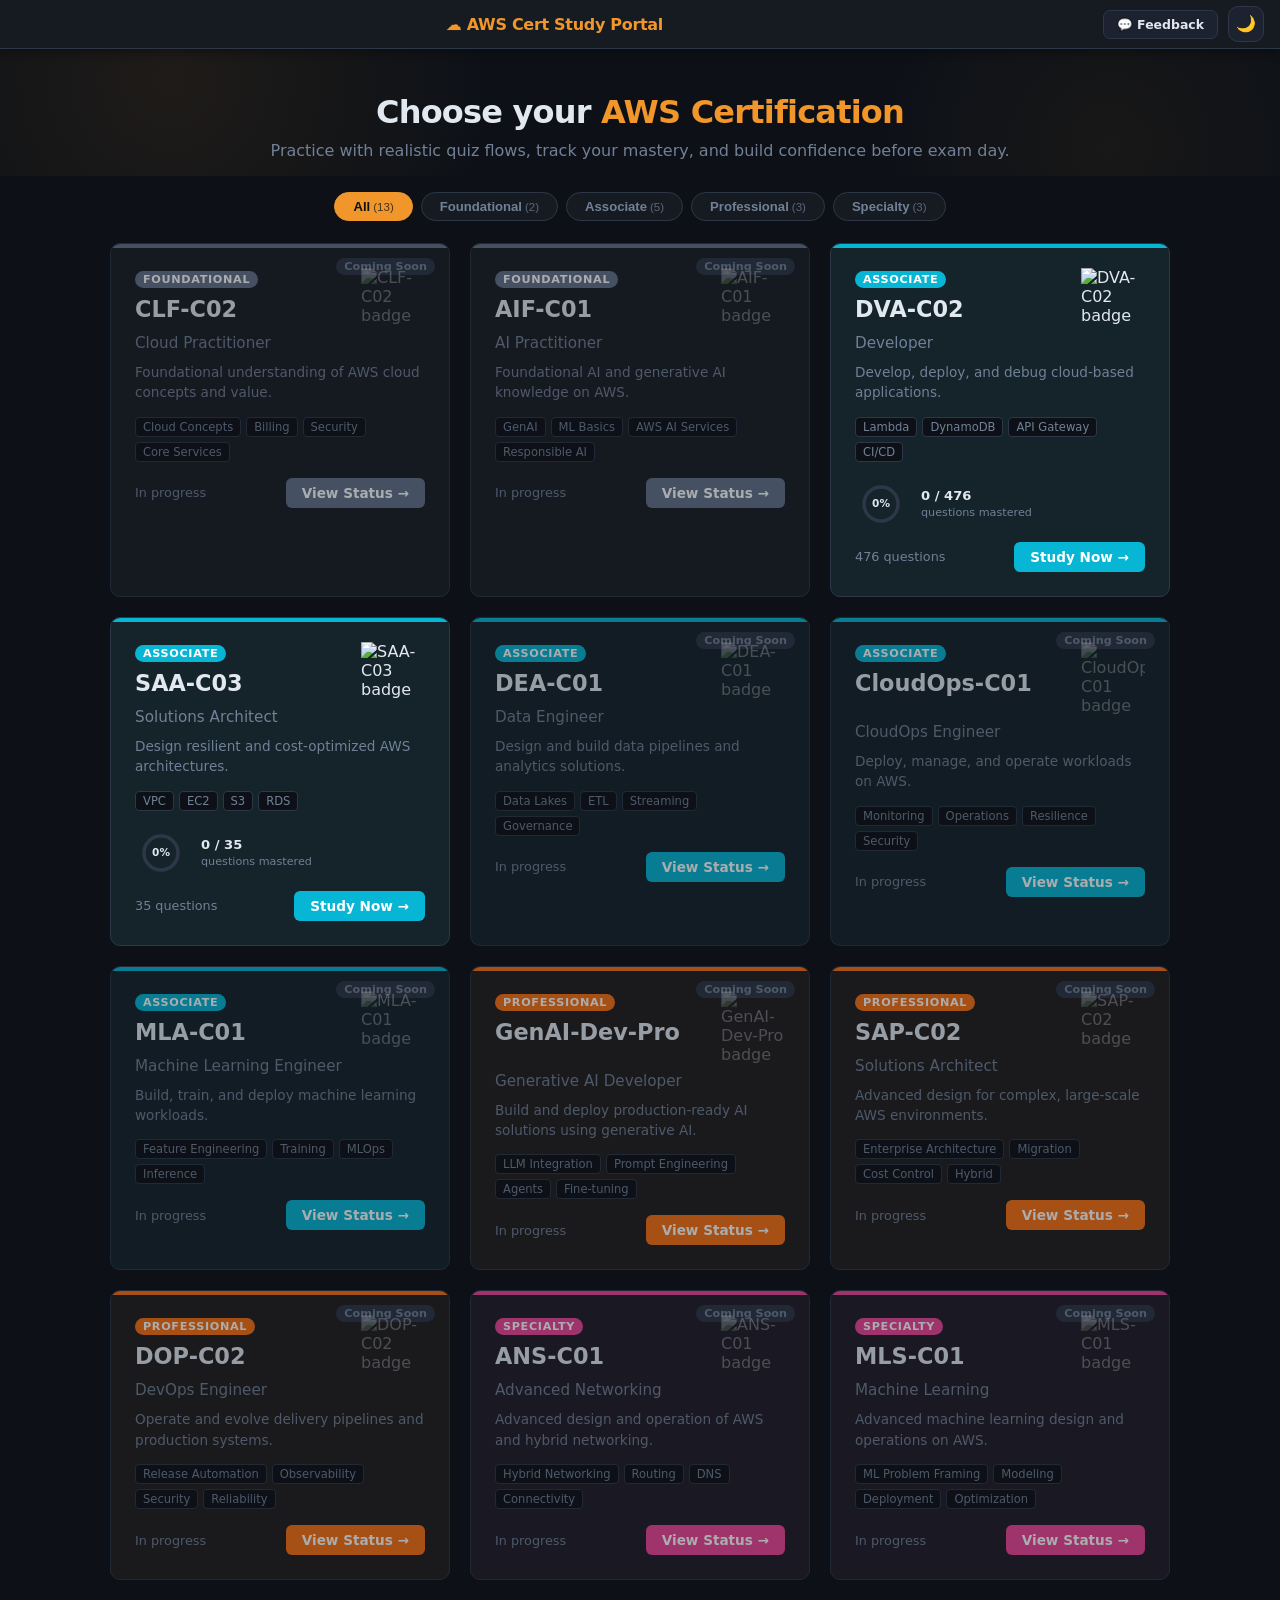
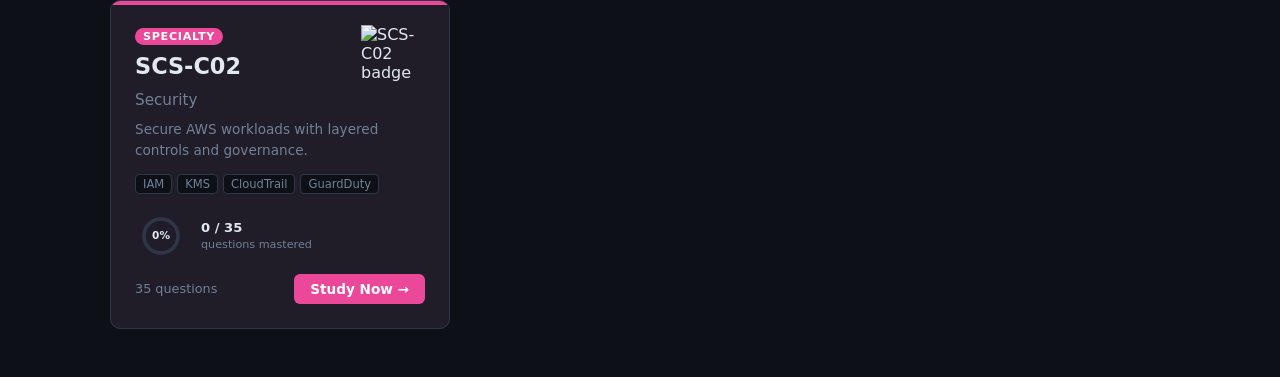
==== commit f81af261: "Visual upgrade: cert badges in nav, progress rings, animated hero, level-tinted dark cards" ====
--- a/index.html
+++ b/index.html
@@ -7,7 +7,11 @@
 <link rel="stylesheet" href="style.css">
 <link rel="icon" type="image/svg+xml" href="favicon.svg">
 <style>
-.portal-hero{text-align:center;padding:44px 24px 16px}
+.portal-hero{text-align:center;padding:44px 24px 16px;position:relative;overflow:hidden}
+.portal-hero::before{content:'';position:absolute;width:700px;height:700px;border-radius:50%;background:radial-gradient(circle,rgba(240,150,42,0.08) 0%,transparent 65%);animation:heroFloat 14s ease-in-out infinite;top:-320px;left:-180px;pointer-events:none;z-index:0}
+.portal-hero::after{content:'';position:absolute;width:500px;height:500px;border-radius:50%;background:radial-gradient(circle,rgba(240,150,42,0.05) 0%,transparent 65%);animation:heroFloat 14s ease-in-out infinite 7s reverse;bottom:-220px;right:-80px;pointer-events:none;z-index:0}
+.portal-hero > *{position:relative;z-index:1}
+@keyframes heroFloat{0%,100%{transform:translate(0,0) scale(1)}33%{transform:translate(120px,80px) scale(1.15)}66%{transform:translate(60px,-60px) scale(0.9)}}
 .portal-hero h1{font-size:2rem;font-weight:800;margin:0 0 10px;letter-spacing:-0.8px}
 .portal-hero h1 span{color:var(--accent)}
 .portal-hero p{color:var(--text2);font-size:1rem;margin:0}
@@ -30,11 +34,20 @@
 .cert-qcount{font-size:0.8rem;color:var(--text2)}
 .cert-cta{background:var(--cert-color);color:#fff;border-radius:6px;padding:7px 16px;font-size:0.85rem;font-weight:600;white-space:nowrap;display:inline-block;transition:var(--transition)}
 .cert-card:hover .cert-cta{opacity:.85}
-.cert-progress-wrap{margin-bottom:4px}
-.cert-progress-label{display:flex;justify-content:space-between;font-size:0.78rem;color:var(--text2);margin-bottom:5px}
-.cert-progress-bar{height:5px;background:var(--border);border-radius:3px;overflow:hidden}
-.cert-progress-fill{height:100%;background:var(--cert-color);border-radius:3px;transition:width .5s}
+.cert-progress-wrap{margin-bottom:12px}
+.prog-ring-row{display:flex;align-items:center;gap:14px}
+.prog-ring-wrap{position:relative;display:inline-flex;align-items:center;justify-content:center;width:52px;height:52px;flex-shrink:0}
+.prog-ring{display:block}
+.prog-ring-bg{fill:none;stroke:var(--border);stroke-width:3.5}
+.prog-ring-fill{fill:none;stroke-width:3.5;stroke-linecap:round;transform:rotate(-90deg);transform-origin:50% 50%;transition:stroke-dashoffset 0.9s ease}
+.prog-ring-inner{position:absolute;inset:0;display:flex;flex-direction:column;align-items:center;justify-content:center}
+.prog-ring-pct{font-size:0.66rem;font-weight:800;color:var(--text);line-height:1.1}
+.prog-ring-labels{display:flex;flex-direction:column;gap:3px}
+.prog-ring-count{font-size:0.82rem;font-weight:700;color:var(--text)}
+.prog-ring-sub{font-size:0.7rem;color:var(--text2)}
 .cert-card.coming-soon{opacity:.65}
+:root .cert-card{background:color-mix(in srgb, var(--cert-color) 5%, var(--card))}
+[data-theme="light"] .cert-card{background:var(--card)}
 .coming-soon-badge{position:absolute;top:14px;right:14px;font-size:0.7rem;font-weight:700;background:var(--border);color:var(--text2);padding:2px 8px;border-radius:20px}
 .level-filter-bar{display:flex;justify-content:center;gap:8px;padding:16px 20px 22px;flex-wrap:wrap}
 .level-pill{background:var(--card);border:1.5px solid var(--border);color:var(--text2);padding:6px 18px;border-radius:999px;cursor:pointer;font-size:0.82rem;font-weight:600;transition:var(--transition);white-space:nowrap}
@@ -52,6 +65,7 @@
   .cert-card{padding:16px}
   .cert-code{font-size:1.2rem}
   .cert-badge-img{width:52px}
+  .prog-ring-wrap,.prog-ring{width:44px;height:44px}
   .cert-footer{flex-wrap:wrap}
 }
 </style>
@@ -120,7 +134,7 @@
     var prog=readProgress(cert.id);
     var pct=cert.total>0?Math.round((prog.mastered/cert.total)*100):0;
     var topics=cert.topics.map(function(t){return '<span class="cert-topic">'+t+'</span>';}).join('');
-    var progressHtml=cert.built?('<div class="cert-progress-wrap"><div class="cert-progress-label"><span>Mastery</span><span>'+prog.mastered+' / '+cert.total+'</span></div><div class="cert-progress-bar"><div class="cert-progress-fill" style="width:'+pct+'%"></div></div></div>'):'';
+    var C=106.81;var progressHtml=cert.built?('<div class="cert-progress-wrap"><div class="prog-ring-row"><div class="prog-ring-wrap"><svg class="prog-ring" width="52" height="52" viewBox="0 0 52 52"><circle class="prog-ring-bg" cx="26" cy="26" r="17"/><circle class="prog-ring-fill" cx="26" cy="26" r="17" style="stroke:'+cert.color+';stroke-dasharray:'+C+';stroke-dashoffset:'+(C*(1-pct/100)).toFixed(2)+'"/></svg><div class="prog-ring-inner"><span class="prog-ring-pct">'+pct+'%</span></div></div><div class="prog-ring-labels"><span class="prog-ring-count">'+prog.mastered+' / '+cert.total+'</span><span class="prog-ring-sub">questions mastered</span></div></div></div>'):'';
     html+='<a class="cert-card'+(cert.built?'':' coming-soon')+'" href="'+cert.href+'" style="--cert-color:'+cert.color+'">'+
       (!cert.built?'<span class="coming-soon-badge">Coming Soon</span>':'')+
       '<div class="cert-header">'+
--- a/style.css
+++ b/style.css
@@ -6,18 +6,19 @@
   --radius:10px;--shadow:0 2px 10px rgba(0,0,0,0.4);--transition:all 0.18s ease;
 }
 [data-theme="light"]{
-  --bg:#f7f8fc;--card:#ffffff;--card2:#f0f2f7;--border:#e2e8f0;
-  --accent:#c96f0a;--accent2:#a85c08;--text:#1a202c;--text2:#718096;
-  --correct:#276749;--wrong:#c53030;--btn:#edf2f7;--btn-hover:#e2e8f0;
-  --shadow:0 2px 8px rgba(0,0,0,0.08);
+  --bg:#F9F7F3;--card:#ffffff;--card2:#f2ede7;--border:#e0d9d1;
+  --accent:#c96f0a;--accent2:#a85c08;--text:#191919;--text2:#726b63;
+  --correct:#276749;--wrong:#c53030;--btn:#eae4dd;--btn-hover:#dfd8d0;
+  --shadow:0 1px 6px rgba(0,0,0,0.07);
 }
-body{background:var(--bg);color:var(--text);font-family:-apple-system,BlinkMacSystemFont,'Segoe UI',system-ui,sans-serif;min-height:100vh;display:flex;flex-direction:column;transition:background 0.25s,color 0.25s}
+body{background:var(--bg);color:var(--text);font-family:'Century Gothic','Trebuchet MS',Futura,system-ui,sans-serif;min-height:100vh;display:flex;flex-direction:column;transition:background 0.25s,color 0.25s}
 nav{background:var(--card);border-bottom:1px solid var(--border);position:sticky;top:0;z-index:100;box-shadow:var(--shadow)}
 .nav-top{display:flex;align-items:center;padding:0 16px;gap:10px;min-height:48px}
 .nav-back{background:none;border:none;color:var(--text2);padding:0;cursor:pointer;font-size:0.82rem;font-weight:500;display:inline-flex;align-items:center;gap:4px;transition:var(--transition);text-decoration:none;white-space:nowrap;flex-shrink:0}
 .nav-back:hover{color:var(--accent)}
-.nav-title-cert{font-size:1rem;font-weight:800;color:var(--accent);white-space:nowrap;letter-spacing:-0.3px;flex:1;text-align:center;overflow:hidden;text-overflow:ellipsis}
+.nav-title-cert{font-size:1rem;font-weight:800;color:var(--accent);white-space:nowrap;letter-spacing:-0.3px;flex:1;min-width:0;text-align:center;overflow:hidden;text-overflow:ellipsis}
 .nav-title-cert .sub{color:var(--text2);font-size:0.72rem;font-weight:500;margin-left:5px}
+@media(max-width:768px){.nav-title-cert .sub{display:none}}
 .nav-tabs{display:flex;gap:0;overflow-x:auto;scrollbar-width:none;-ms-overflow-style:none;border-top:1px solid var(--border)}
 .nav-tabs::-webkit-scrollbar{display:none}
 .nav-tab{background:none;border:none;color:var(--text2);padding:12px 16px;cursor:pointer;font-size:0.82rem;font-weight:500;border-bottom:2px solid transparent;transition:var(--transition);white-space:nowrap;flex:1;text-align:center}
@@ -25,6 +26,7 @@
 .nav-tab.active{color:var(--accent);border-bottom-color:var(--accent)}
 .theme-toggle{background:var(--btn);border:1px solid var(--border);color:var(--text2);width:36px;height:36px;border-radius:10px;cursor:pointer;font-size:1rem;display:inline-flex;align-items:center;justify-content:center;line-height:1;transition:var(--transition);flex-shrink:0}
 .theme-toggle:hover{border-color:var(--accent);color:var(--accent)}
+.nav-badge-img{width:32px;height:auto;object-fit:contain;vertical-align:middle;margin-right:6px;flex-shrink:0}
 main{flex:1;padding:24px 20px;max-width:920px;margin:0 auto;width:100%}
 .tab-panel{display:none}
 .tab-panel.active{display:block}
@@ -130,6 +132,7 @@
   .nav-top{padding:0 12px;min-height:44px;gap:8px}
   .nav-title-cert{font-size:0.92rem}
   .nav-title-cert .sub{display:none}
+  .nav-badge-img{width:24px}
   .nav-tab{padding:10px 8px;font-size:0.76rem}
   main{padding:18px 12px}
   .question-card{padding:16px}
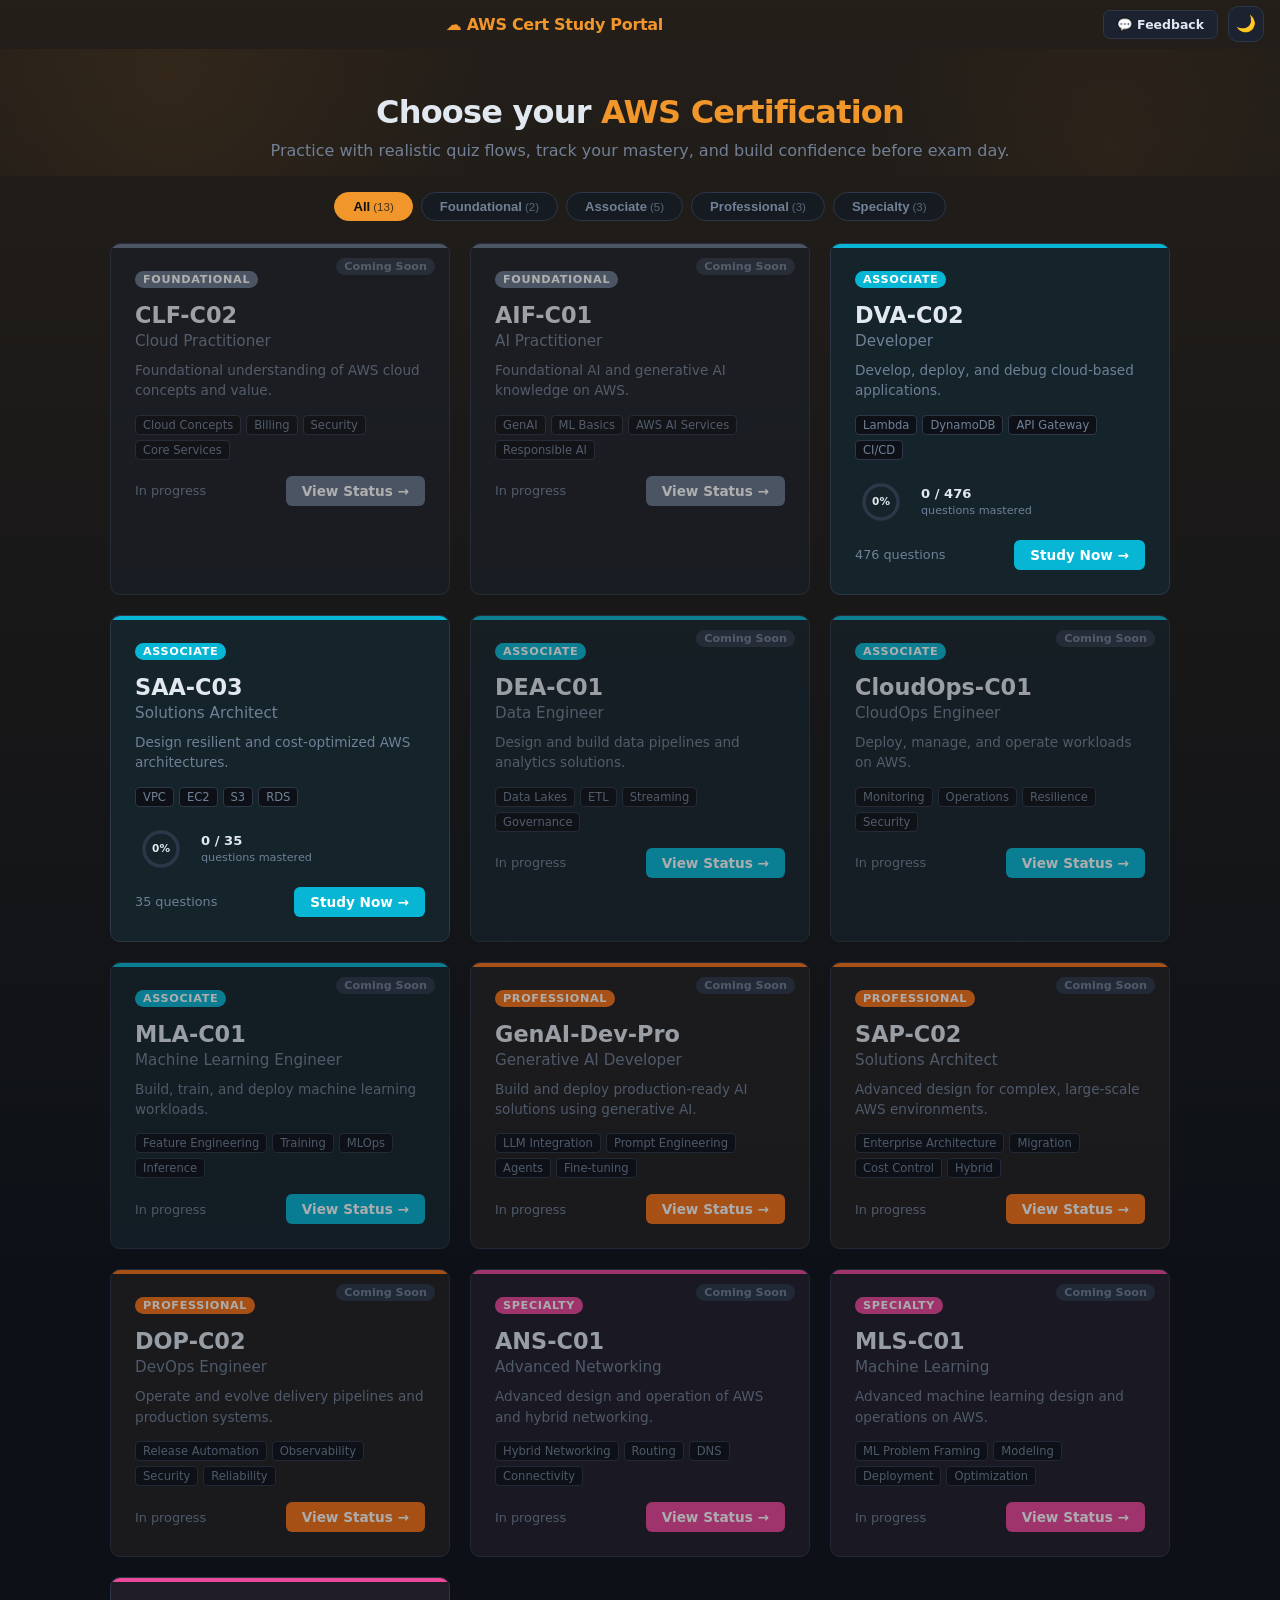
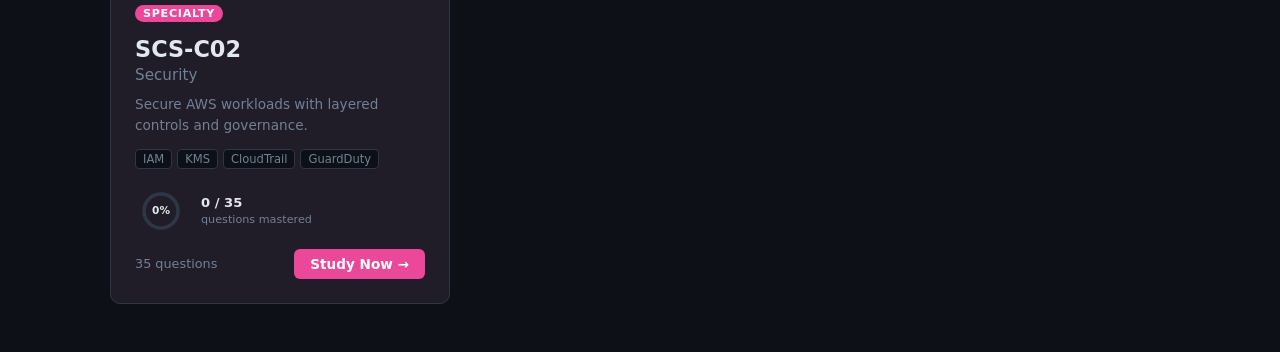
==== commit 897c4229: "Fix: transparent nav on index, no border line in gradient" ====
--- a/index.html
+++ b/index.html
@@ -7,6 +7,8 @@
 <link rel="stylesheet" href="style.css">
 <link rel="icon" type="image/svg+xml" href="favicon.svg">
 <style>
+body{background:linear-gradient(180deg,color-mix(in srgb,var(--accent) 10%,var(--bg)) 0%,var(--bg) 65%)}
+nav{background:transparent;border-bottom-color:transparent;box-shadow:none}
 .portal-hero{text-align:center;padding:44px 24px 16px;position:relative;overflow:hidden}
 .portal-hero::before{content:'';position:absolute;width:700px;height:700px;border-radius:50%;background:radial-gradient(circle,rgba(240,150,42,0.08) 0%,transparent 65%);animation:heroFloat 14s ease-in-out infinite;top:-320px;left:-180px;pointer-events:none;z-index:0}
 .portal-hero::after{content:'';position:absolute;width:500px;height:500px;border-radius:50%;background:radial-gradient(circle,rgba(240,150,42,0.05) 0%,transparent 65%);animation:heroFloat 14s ease-in-out infinite 7s reverse;bottom:-220px;right:-80px;pointer-events:none;z-index:0}
@@ -21,11 +23,6 @@
 .cert-card::before{content:'';position:absolute;top:0;left:0;right:0;height:4px;background:var(--cert-color)}
 .cert-badge{display:inline-block;font-size:0.7rem;font-weight:700;letter-spacing:.06em;text-transform:uppercase;background:var(--cert-color);color:#fff;padding:2px 8px;border-radius:20px;margin-bottom:10px}
 .cert-code{font-size:1.4rem;font-weight:800;margin:4px 0}
-.cert-header{display:flex;justify-content:space-between;align-items:flex-start;margin-bottom:8px;gap:8px}
-.cert-header .cert-badge{margin-bottom:4px}
-.cert-badge-img{width:64px;height:auto;object-fit:contain;flex-shrink:0;transition:transform 0.2s ease}
-.cert-card:hover .cert-badge-img{transform:scale(1.08)}
-.cert-card.coming-soon .cert-badge-img{opacity:0.4;filter:grayscale(0.3)}
 .cert-name{font-size:0.95rem;color:var(--text2);margin-bottom:10px}
 .cert-desc{font-size:0.85rem;color:var(--text2);line-height:1.5;margin-bottom:14px}
 .cert-topics{display:flex;flex-wrap:wrap;gap:5px;margin-bottom:16px}
@@ -137,10 +134,8 @@
     var C=106.81;var progressHtml=cert.built?('<div class="cert-progress-wrap"><div class="prog-ring-row"><div class="prog-ring-wrap"><svg class="prog-ring" width="52" height="52" viewBox="0 0 52 52"><circle class="prog-ring-bg" cx="26" cy="26" r="17"/><circle class="prog-ring-fill" cx="26" cy="26" r="17" style="stroke:'+cert.color+';stroke-dasharray:'+C+';stroke-dashoffset:'+(C*(1-pct/100)).toFixed(2)+'"/></svg><div class="prog-ring-inner"><span class="prog-ring-pct">'+pct+'%</span></div></div><div class="prog-ring-labels"><span class="prog-ring-count">'+prog.mastered+' / '+cert.total+'</span><span class="prog-ring-sub">questions mastered</span></div></div></div>'):'';
     html+='<a class="cert-card'+(cert.built?'':' coming-soon')+'" href="'+cert.href+'" style="--cert-color:'+cert.color+'">'+
       (!cert.built?'<span class="coming-soon-badge">Coming Soon</span>':'')+
-      '<div class="cert-header">'+
-        '<div><div class="cert-badge">'+cert.level+'</div><div class="cert-code">'+cert.code+'</div></div>'+
-        (cert.badge?'<img class="cert-badge-img" src="'+cert.badge+'" alt="'+cert.code+' badge" loading="lazy">':'')+
-      '</div>'+
+      '<div class="cert-badge">'+cert.level+'</div>'+
+      '<div class="cert-code">'+cert.code+'</div>'+
       '<div class="cert-name">'+cert.name+'</div>'+
       '<div class="cert-desc">'+cert.desc+'</div>'+
       '<div class="cert-topics">'+topics+'</div>'+
--- a/style.css
+++ b/style.css
@@ -26,7 +26,27 @@
 .nav-tab.active{color:var(--accent);border-bottom-color:var(--accent)}
 .theme-toggle{background:var(--btn);border:1px solid var(--border);color:var(--text2);width:36px;height:36px;border-radius:10px;cursor:pointer;font-size:1rem;display:inline-flex;align-items:center;justify-content:center;line-height:1;transition:var(--transition);flex-shrink:0}
 .theme-toggle:hover{border-color:var(--accent);color:var(--accent)}
-.nav-badge-img{width:32px;height:auto;object-fit:contain;vertical-align:middle;margin-right:6px;flex-shrink:0}
+/* ── Cert page hero banner (full-width, outside main) ────── */
+.cert-hero-banner{width:100%;background:linear-gradient(180deg,color-mix(in srgb,var(--cert-color,var(--accent)) 14%,var(--bg)) 0%,var(--bg) 100%);padding:28px 20px 32px}
+.cert-hero-inner{max-width:920px;margin:0 auto;display:flex;align-items:center;gap:24px}
+.cert-pg-badge-wrap{width:100px;height:100px;border-radius:18px;flex-shrink:0;background:color-mix(in srgb,var(--cert-color,var(--accent)) 22%,var(--card));display:flex;align-items:center;justify-content:center;box-shadow:0 6px 24px color-mix(in srgb,var(--cert-color,var(--accent)) 35%,transparent)}
+.cert-pg-badge{width:82%;height:82%;object-fit:contain}
+.cert-pg-info{flex:1;min-width:0}
+.cert-pg-level{display:inline-block;font-size:0.65rem;font-weight:700;text-transform:uppercase;letter-spacing:0.08em;background:var(--cert-color,var(--accent));color:#fff;padding:3px 10px;border-radius:999px;margin-bottom:8px}
+.cert-pg-code{font-size:1.8rem;font-weight:900;letter-spacing:-1.5px;line-height:1}
+.cert-pg-name{font-size:0.9rem;color:var(--text2);margin-top:6px}
+/* ── Cert-page color overrides (driven by --cert-color) ─── */
+.cert-page .nav-title-cert{color:var(--cert-color,var(--accent))}
+.cert-page .nav-tab.active{color:var(--cert-color,var(--accent));border-bottom-color:var(--cert-color,var(--accent))}
+.cert-page .stat-card{border-top-color:var(--cert-color,var(--accent))}
+.cert-page .stat-val{color:var(--cert-color,var(--accent))}
+.cert-page .progress-fill{background:linear-gradient(90deg,var(--cert-color,var(--accent)),color-mix(in srgb,var(--cert-color,var(--accent)) 65%,#fff))}
+.cert-page .btn-primary{background:var(--cert-color,var(--accent));border-color:var(--cert-color,var(--accent));color:#fff}
+.cert-page .btn-primary:hover{background:color-mix(in srgb,var(--cert-color,var(--accent)) 80%,#000);border-color:color-mix(in srgb,var(--cert-color,var(--accent)) 80%,#000)}
+.cert-page .action-card:hover{border-color:var(--cert-color,var(--accent));border-top-color:var(--cert-color,var(--accent))}
+.cert-page .pill.selected{background:var(--cert-color,var(--accent));border-color:var(--cert-color,var(--accent))}
+.cert-page .nav-tab:hover{color:var(--cert-color,var(--accent))}
+@media(max-width:560px){.cert-hero-banner{padding:20px 12px 24px}.cert-pg-badge-wrap{width:72px;height:72px;border-radius:12px}.cert-pg-code{font-size:1.4rem}}
 main{flex:1;padding:24px 20px;max-width:920px;margin:0 auto;width:100%}
 .tab-panel{display:none}
 .tab-panel.active{display:block}
@@ -34,15 +54,15 @@
 .card+.card{margin-top:14px}
 .stats-grid{display:grid;grid-template-columns:repeat(3,1fr);gap:12px;margin-bottom:22px}
 @media(max-width:480px){.stats-grid{grid-template-columns:1fr 1fr}}
-.stat-card{background:var(--card);border:1px solid var(--border);border-radius:var(--radius);padding:22px 16px;text-align:center;box-shadow:var(--shadow)}
+.stat-card{background:var(--card);border:1px solid var(--border);border-radius:var(--radius);padding:20px 16px;text-align:center;box-shadow:var(--shadow);border-top:3px solid var(--accent)}
 .stat-val{font-size:2rem;font-weight:800;color:var(--accent);letter-spacing:-1px}
 .stat-lbl{font-size:0.7rem;color:var(--text2);margin-top:4px;font-weight:600;text-transform:uppercase;letter-spacing:0.6px}
 .progress-bar{background:var(--card2);border-radius:999px;height:7px;overflow:hidden;margin:8px 0}
 .progress-fill{background:linear-gradient(90deg,var(--accent),var(--accent2));height:100%;border-radius:999px;transition:width 0.5s ease}
 .home-actions{display:grid;grid-template-columns:1fr 1fr;gap:12px;margin-top:22px}
 @media(max-width:480px){.home-actions{grid-template-columns:1fr}}
-.action-card{background:var(--card);border:1px solid var(--border);border-radius:var(--radius);padding:22px 18px;text-align:center;cursor:pointer;transition:var(--transition);box-shadow:var(--shadow)}
-.action-card:hover{border-color:var(--accent);transform:translateY(-2px);box-shadow:0 6px 20px rgba(0,0,0,0.2)}
+.action-card{background:var(--card);border:1px solid var(--border);border-radius:var(--radius);padding:22px 18px;text-align:center;cursor:pointer;transition:var(--transition);box-shadow:var(--shadow);border-top:3px solid var(--border)}
+.action-card:hover{border-color:var(--accent);border-top-color:var(--accent);transform:translateY(-2px);box-shadow:0 6px 20px rgba(0,0,0,0.2)}
 .action-emoji{font-size:1.8rem;margin-bottom:10px}
 .action-title{font-weight:700;font-size:0.9rem;margin-bottom:4px}
 .action-desc{font-size:0.78rem;color:var(--text2);line-height:1.5}
